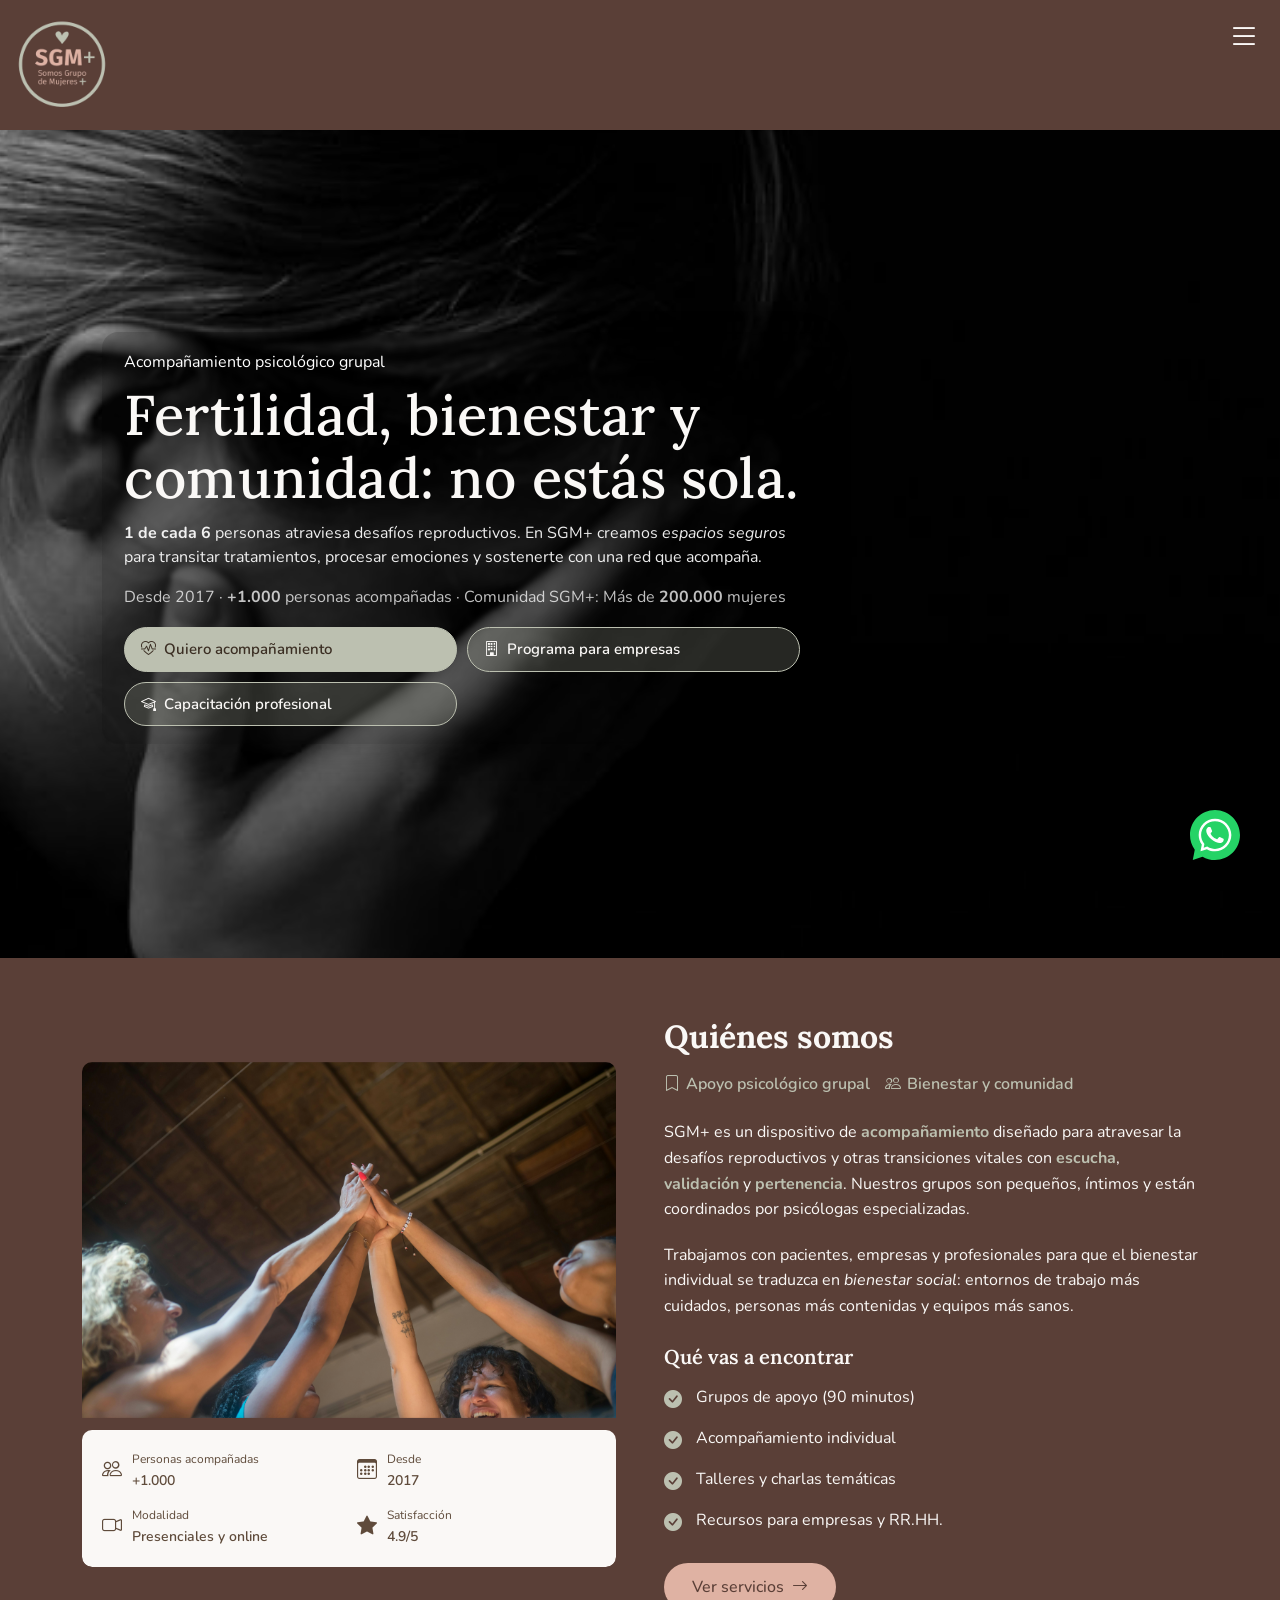
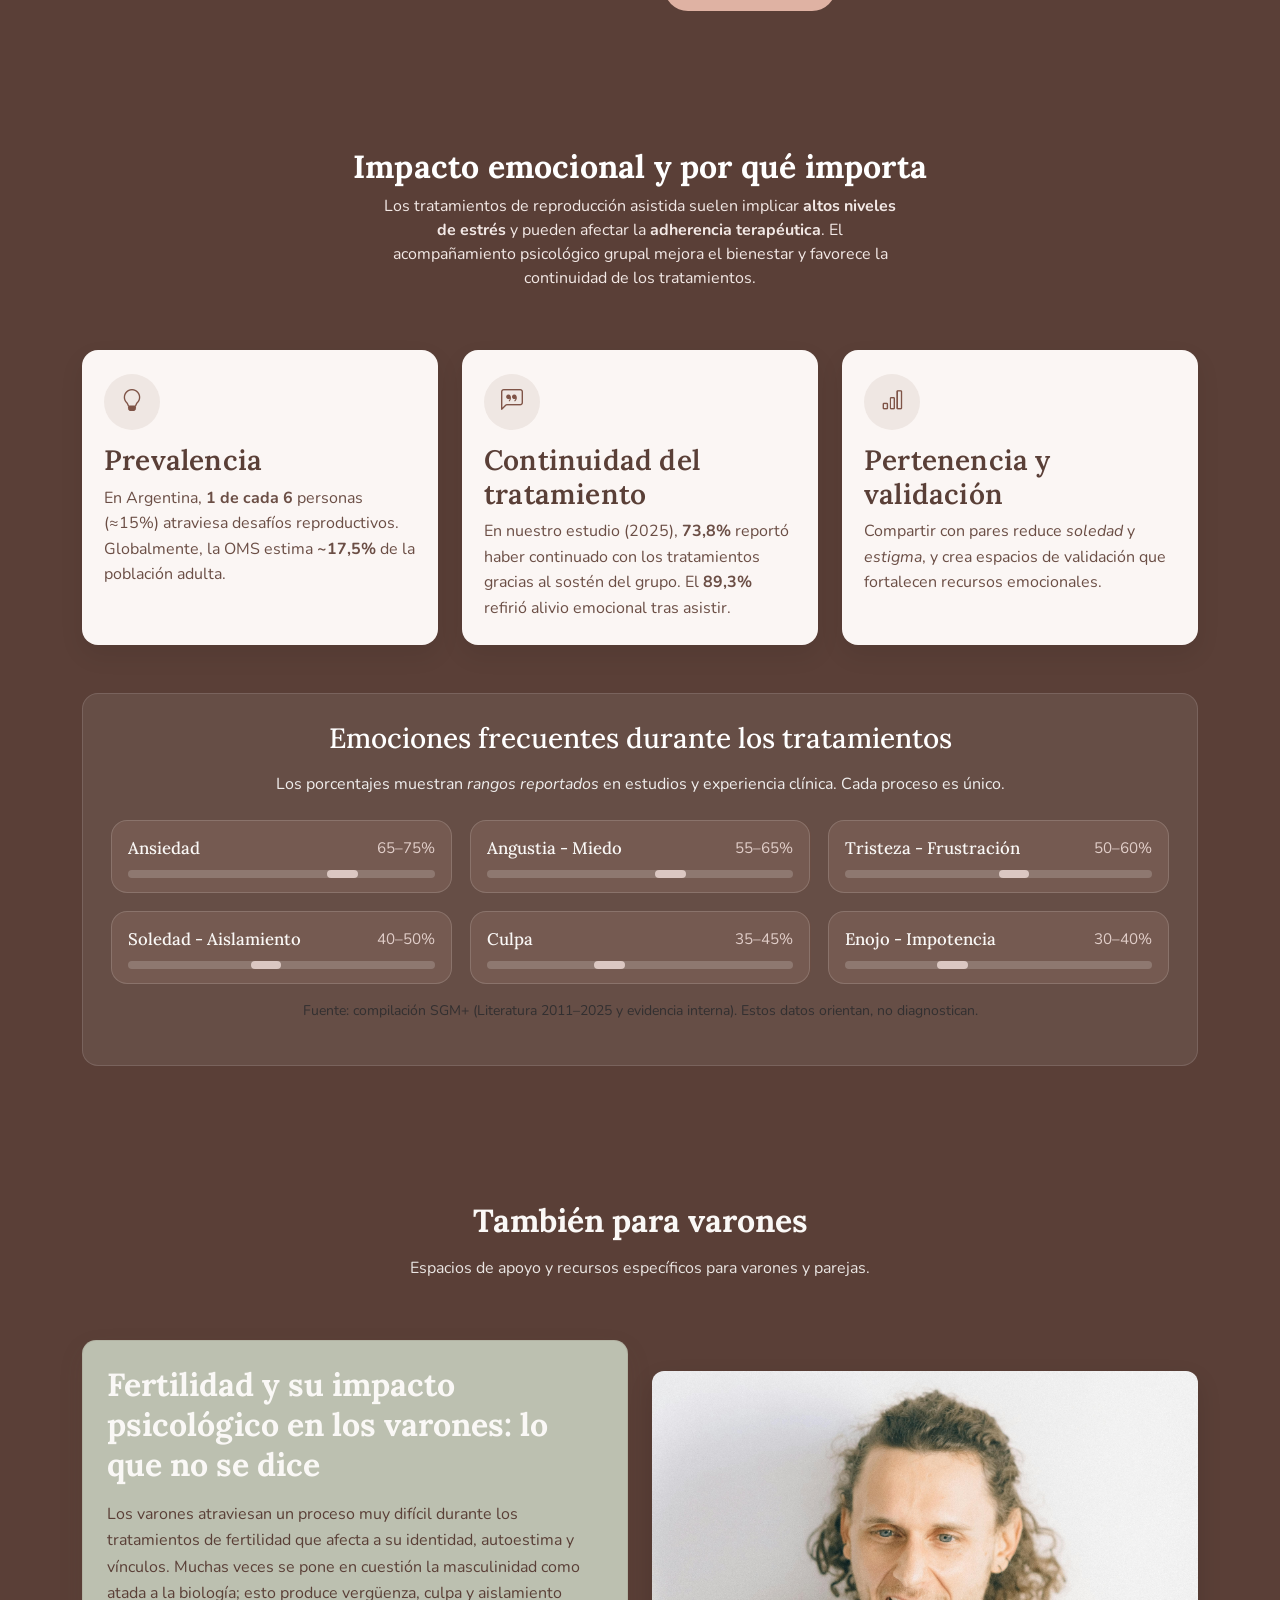
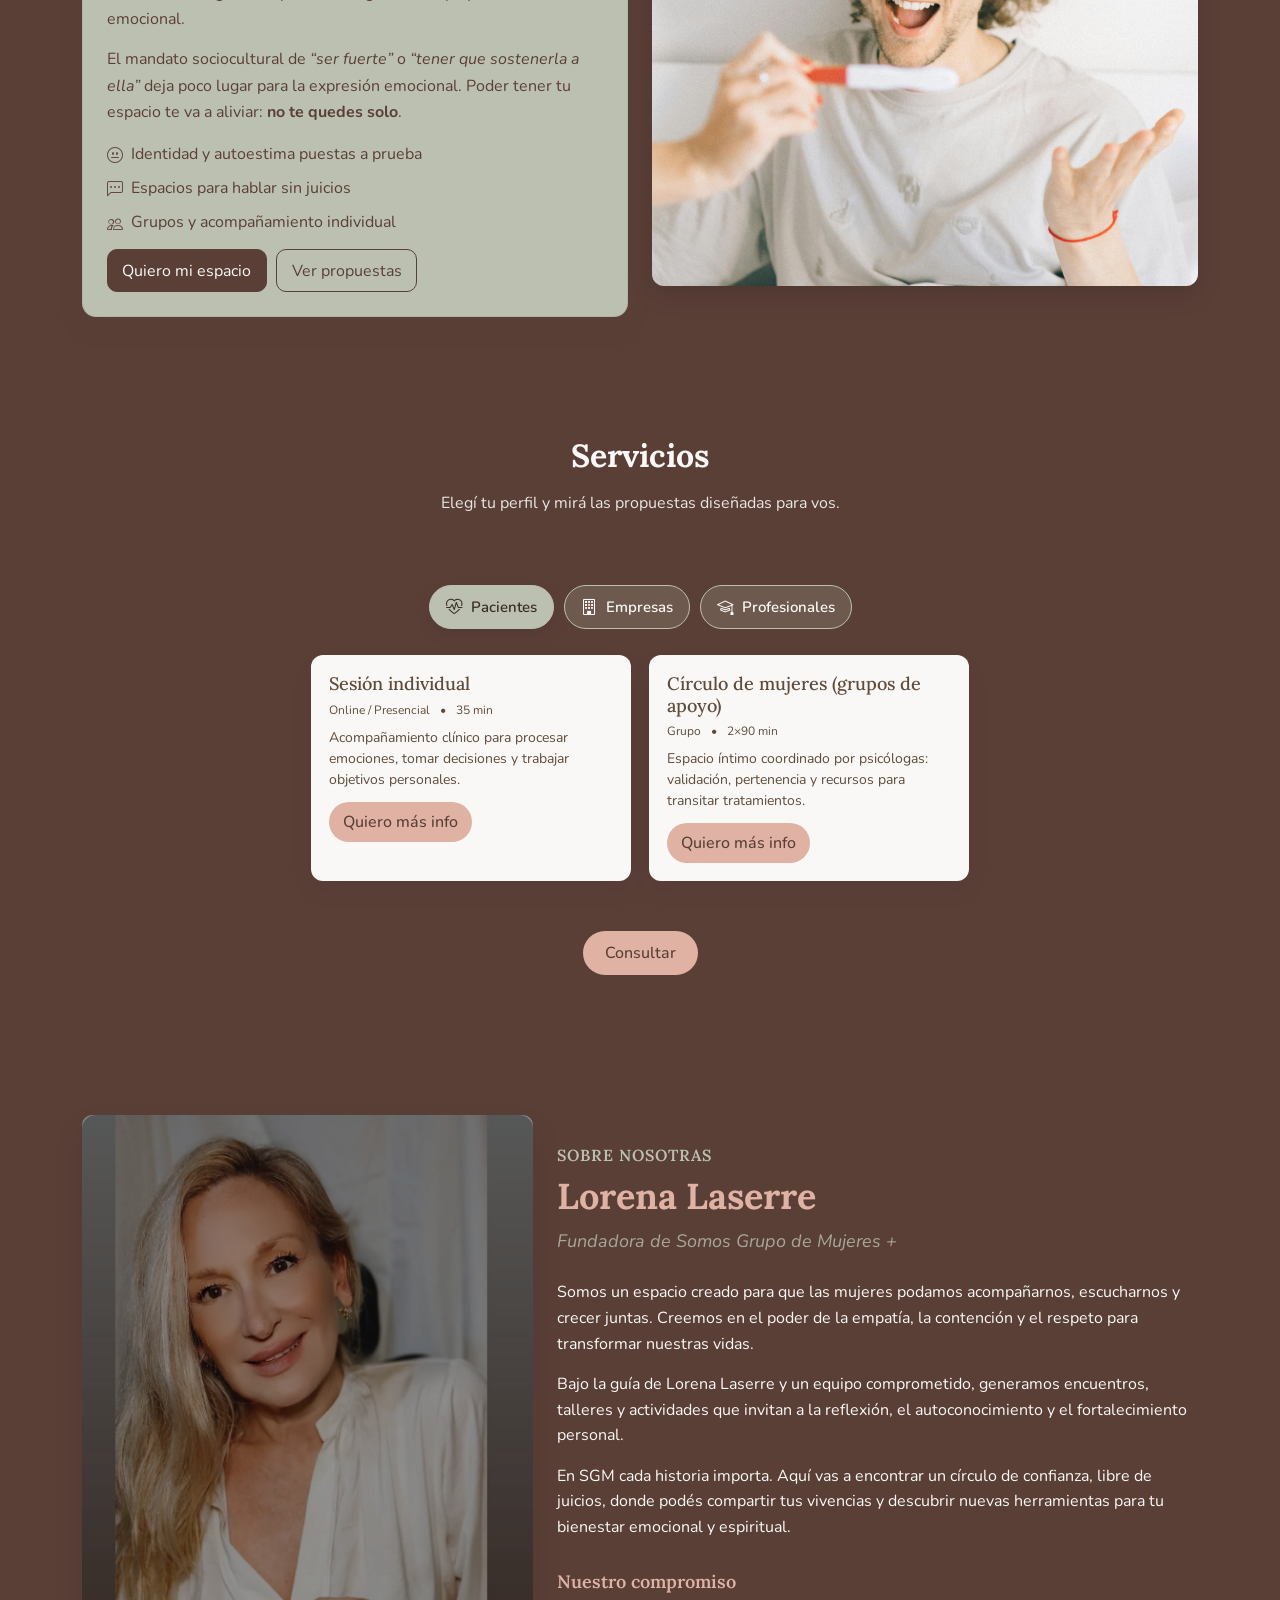
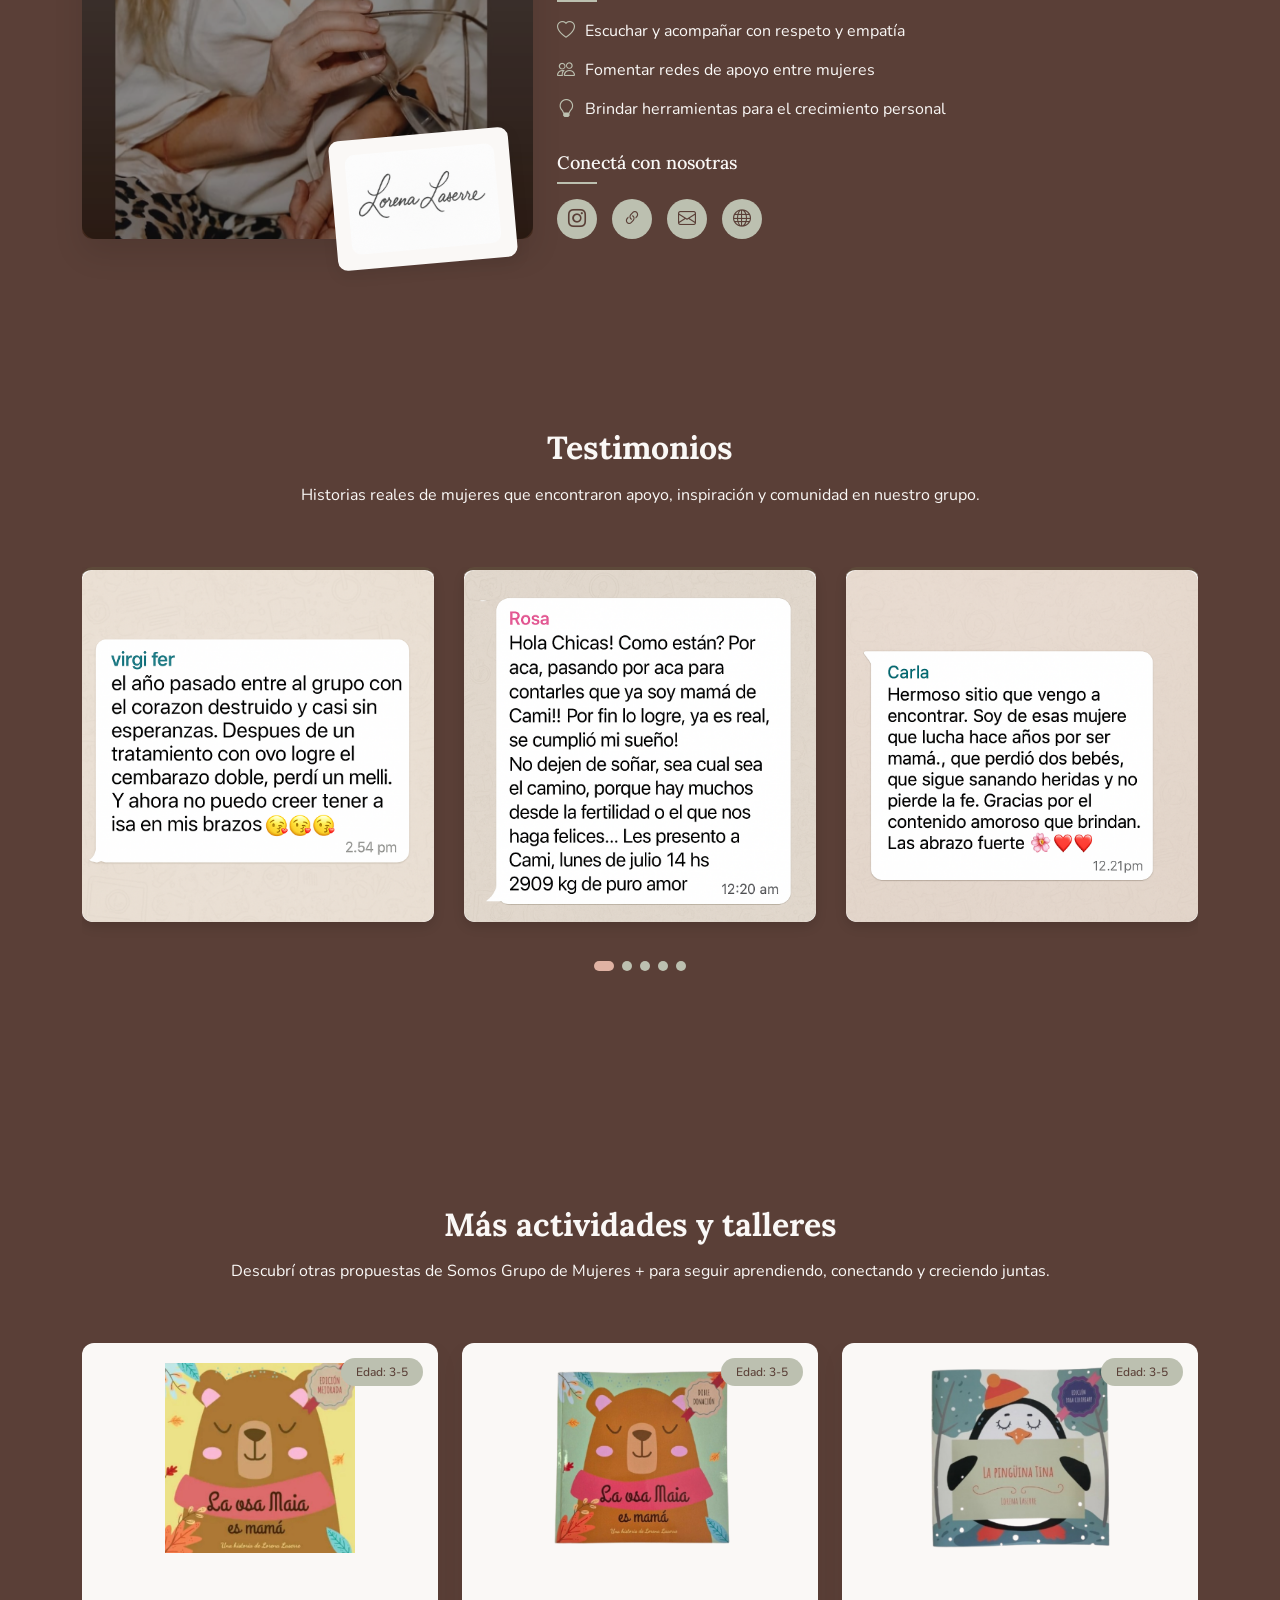
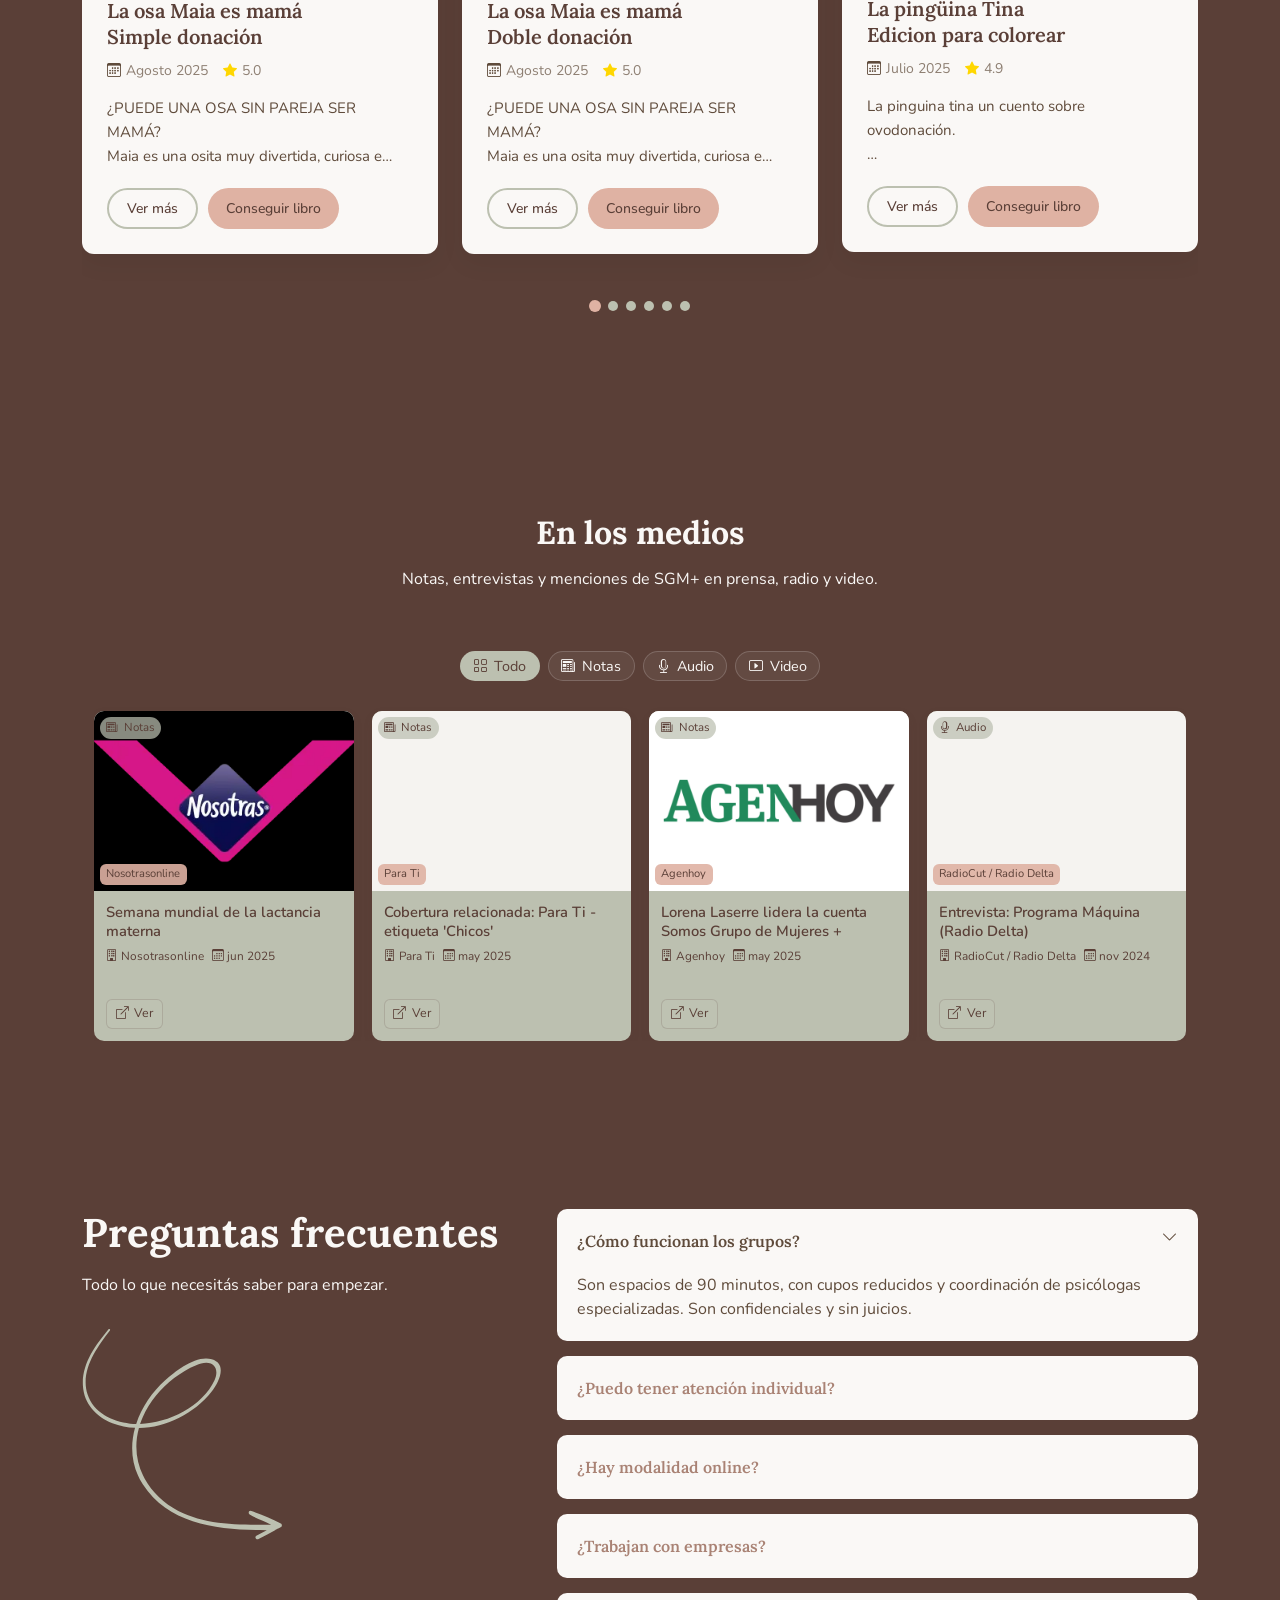
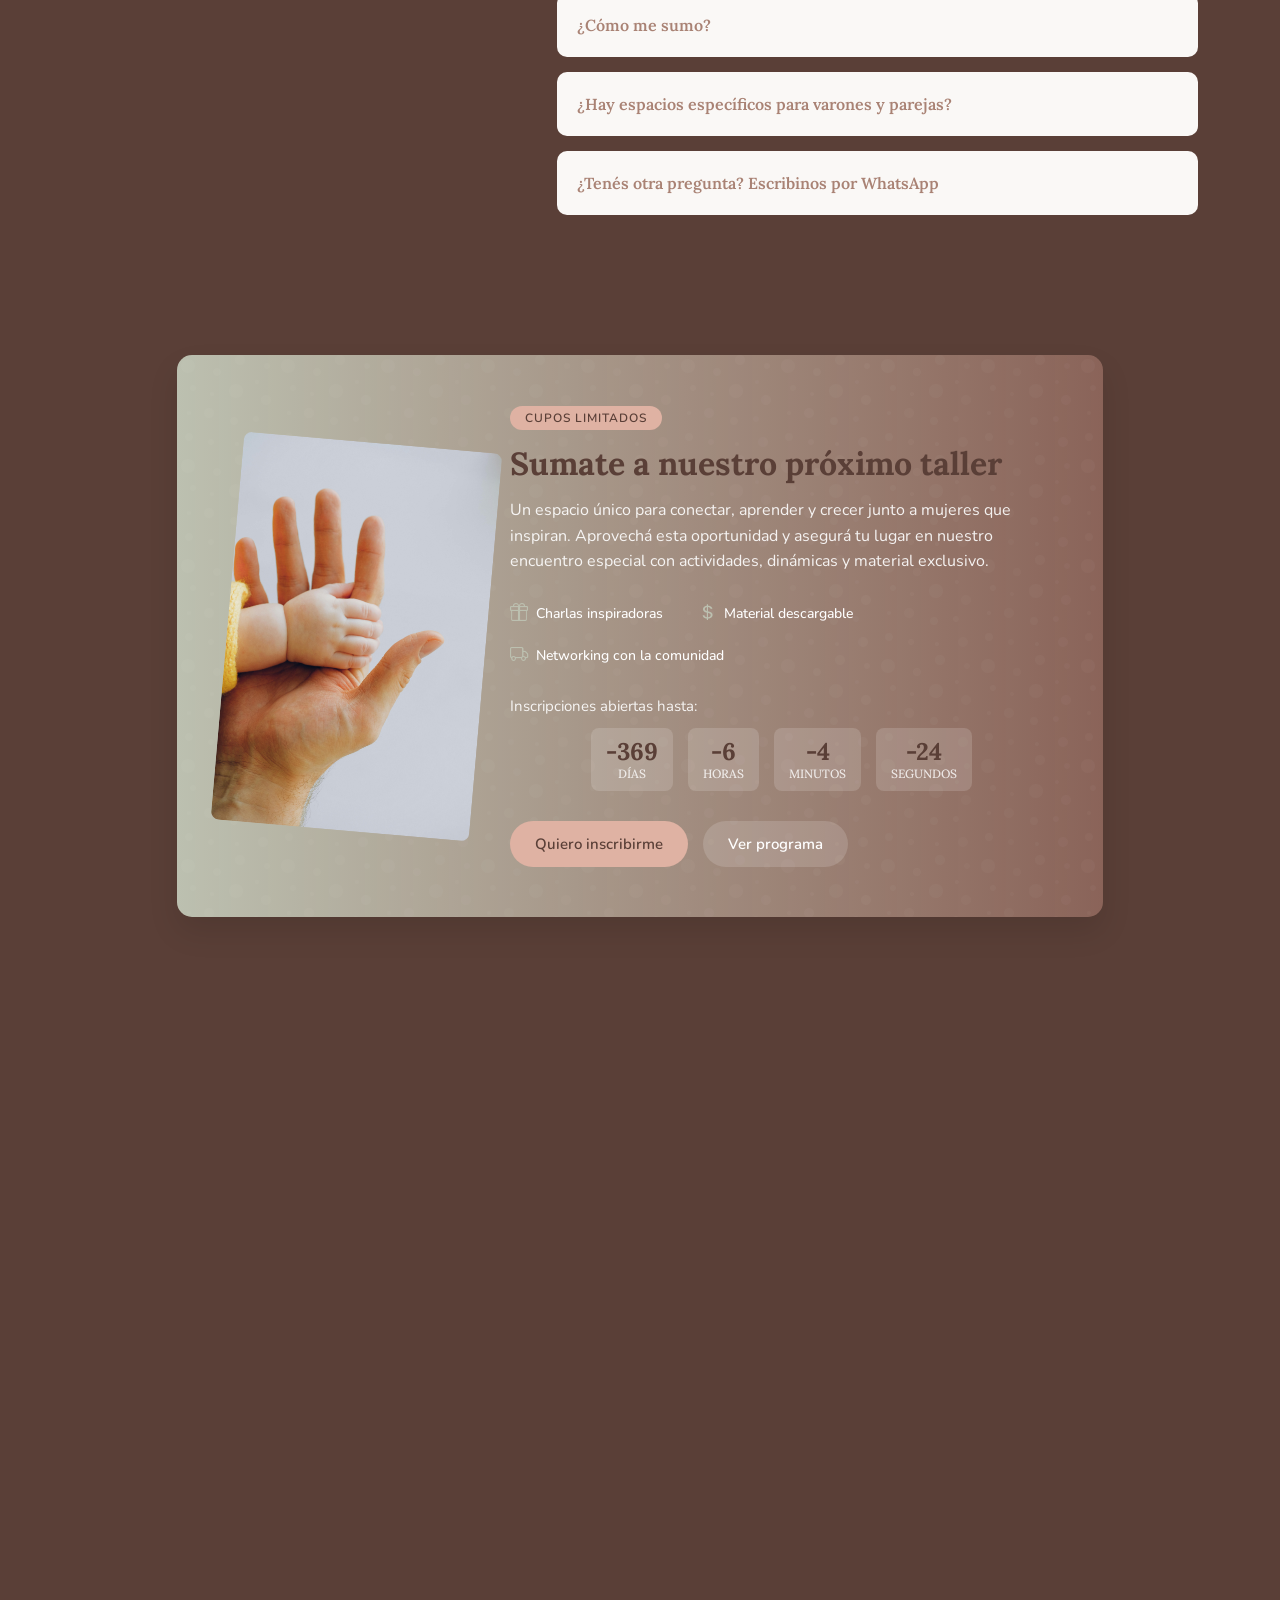
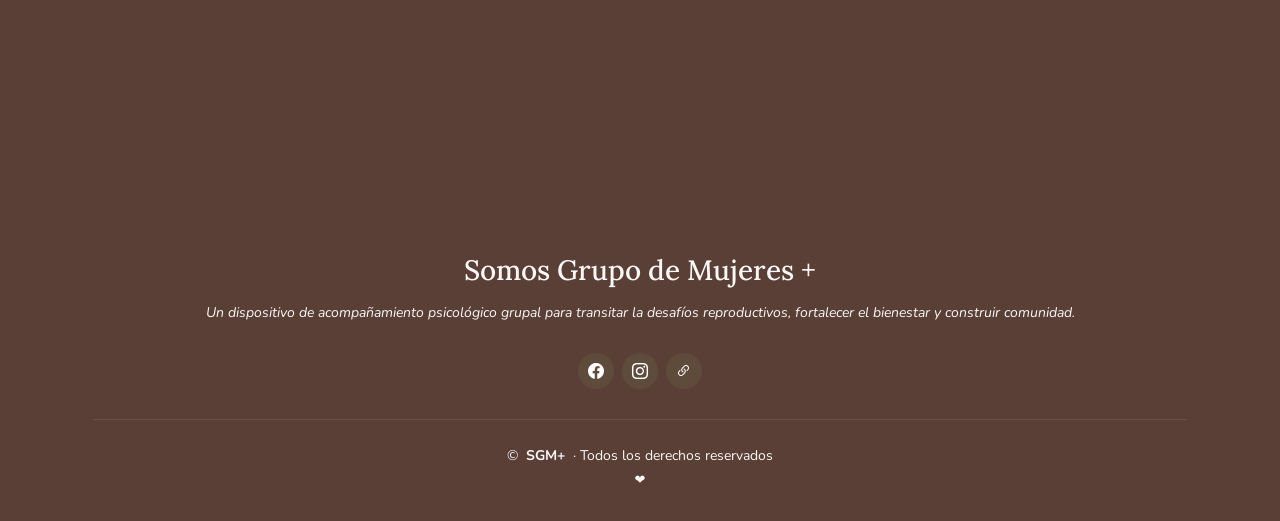
==== mokup_1.html @ b83c7156 "." ====
<!DOCTYPE html>
<html lang="en">
  <head>
    <meta charset="utf-8" />
    <meta content="width=device-width, initial-scale=1.0" name="viewport" />
    <title>SGM - Somos Grupo de Mujeres + Mas | Comunidad y Talleres</title>
    <meta name="description" content="" />
    <meta name="keywords" content="" />

    <!-- Favicons -->
    <link href="assets/img/favicon_io/favicon.ico" rel="icon" />
    <link
      href="assets/img/favicon_io/apple-touch-icon.png"
      rel="apple-touch-icon"
    />

    <!-- Fonts -->
    <link href="https://fonts.googleapis.com" rel="preconnect" />
    <link href="https://fonts.gstatic.com" rel="preconnect" crossorigin />
    <!-- <link
      href="https://fonts.googleapis.com/css2?family=Poppins:ital,wght@0,100;0,200;0,300;0,400;0,500;0,600;0,700;0,800;0,900;1,100;1,200;1,300;1,400;1,500;1,600;1,700;1,800;1,900&family=Roboto+Slab:wght@100;200;300;400;500;600;700;800;900&family=Merriweather:ital,wght@0,300;0,400;0,700;0,900;1,300;1,400;1,700;1,900&display=swap"
      rel="stylesheet"
    /> -->
    <link
      href="https://fonts.googleapis.com/css2?family=Lora:wght@400;600;700&family=Nunito:wght@300;400;600&display=swap"
      rel="stylesheet"
    />

    <!-- Vendor CSS Files -->
    <link
      href="assets/vendor/bootstrap/css/bootstrap.min.css"
      rel="stylesheet"
    />
    <link
      href="assets/vendor/bootstrap-icons/bootstrap-icons.css"
      rel="stylesheet"
    />
    <link href="assets/vendor/aos/aos.css" rel="stylesheet" />
    <link href="assets/vendor/swiper/swiper-bundle.min.css" rel="stylesheet" />

    <!-- Main CSS File -->
    <link href="assets/css/main.css" rel="stylesheet" />
    <script type="application/ld+json">
      {
        "@context": "https://schema.org",
        "@type": "ItemList",
        "itemListElement": [
          {
            "@type": "Course",
            "name": "Taller Bienestar Laboral y Fertilidad",
            "provider": { "@type": "Organization", "name": "SGM+" },
            "audience": { "@type": "Audience", "audienceType": "Empresa" },
            "timeRequired": "PT120M"
          }
        ]
      }
    </script>
  </head>

  <body class="index-page">
    <div class="wasap" style="animation-name: tada">
      <a
        href="https://wa.me/5491165079540?text=Hola%20quiero%20más%20información"
        target="_blank"
        aria-label="Link a WhatsApp Lorena Laserre"
        rel="noopener noreferrer"
      >
        <img
          src="assets/img/svg/logo-wapp-01.svg"
          width="50"
          height="50"
          style="max-width: 100%; height: auto"
          alt="Lorena Laserre WhatsApp"
          loading="lazy"
        />
      </a>
    </div>
    <header
      id="header"
      class="header d-flex align-items-center position-relative"
    >
      <div
        class="container-fluid position-relative d-flex align-items-center justify-content-between"
      >
        <a
          href="mokup_1.html"
          class="logo d-flex align-items-center me-auto me-xl-0"
        >
          <img src="assets/img/logo-removebg-preview.png" alt="" />

          <!-- Uncomment the line below if you also wish to use a text logo -->
          <!-- <h1 class="sitename">Somos Grupo de Mujeres +</h1> -->
        </a>

        <nav id="navmenu" class="navmenu">
          <ul>
            <li><a href="#hero" class="active">Inicio</a></li>
            <li><a href="#about">Nosotras</a></li>
            <li><a href="#impacto">Por qué SGM+</a></li>
            <li><a href="#varones">Varones</a></li>
            <li><a href="#servicios">Servicios</a></li>
            <li><a href="#testimonios">Testimonios</a></li>
            <li><a href="#medios">En los medios</a></li>
            <li><a href="#faq">Preguntas</a></li>
            <li><a href="#call-to-action">Próximo taller</a></li>
            <li><a href="#contact">Contacto</a></li>
            <li><a href="test.html">Test</a></li>
     
          </ul>
          <i class="mobile-nav-toggle d-xl-none bi bi-list"></i>
        </nav>
      </div>
    </header>

    <main class="main">
      <!-- Hero Section -->
      <section id="hero" class="hero hero--full section">
        <!-- Slider de fondo -->
        <div class="hero-swiper swiper">
          <div class="swiper-wrapper">
            <div class="swiper-slide">
              <img src="assets/img/slider/1.jpeg" alt="" class="slide-bg" />
            </div>
            <div class="swiper-slide">
              <img
                src="assets/img/slider/slider2.jpeg"
                alt=""
                class="slide-bg"
              />
            </div>
            <div class="swiper-slide">
              <img
                src="assets/img/slider/slider3.jpeg"
                alt=""
                class="slide-bg"
              />
            </div>
            <div class="swiper-slide">
              <img
                src="assets/img/slider/slider4.jpeg"
                alt=""
                class="slide-bg"
              />
            </div>
            <div class="swiper-slide">
              <img
                src="assets/img/slider/slider5.jpeg"
                alt=""
                class="slide-bg"
              />
            </div>
            <div class="swiper-slide">
              <img
                src="assets/img/slider/slider6.jpeg"
                alt=""
                class="slide-bg"
              />
            </div>
            <div class="swiper-slide">
              <img
                src="assets/img/slider/slider7.jpeg"
                alt=""
                class="slide-bg"
              />
            </div>
            <div class="swiper-slide">
              <img
                src="assets/img/slider/slider8.jpeg"
                alt=""
                class="slide-bg"
              />
            </div>
            <div class="swiper-slide">
              <img src="assets/img/slider/h1.jpg" alt="" class="slide-bg" />
            </div>
            <div class="swiper-slide">
              <img src="assets/img/slider/h2.jpg" alt="" class="slide-bg" />
            </div>
            <div class="swiper-slide">
              <img src="assets/img/slider/h3.jpg" alt="" class="slide-bg" />
            </div>
            <div class="swiper-slide">
              <img src="assets/img/slider/h4.jpg" alt="" class="slide-bg" />
            </div>
          </div>

          <!-- Paginación (dots) -->
          <div
            class="hero-pagination swiper-pagination"
            aria-label="Slides"
          ></div>

          <!-- Overlay para contraste -->
          <div class="hero-overlay" aria-hidden="true"></div>
        </div>

        <!-- Contenido -->
        <div class="container">
          <div class="hero-content">
            <span class="book-genre">Acompañamiento psicológico grupal</span>
            <h1>Fertilidad, bienestar y comunidad: no estás sola.</h1>
            <p class="book-subtitle">
              <strong>1 de cada 6</strong> personas atraviesa desafíos
              reproductivos. En SGM+ creamos <em>espacios seguros</em> para
              transitar tratamientos, procesar emociones y sostenerte con una
              red que acompaña.
            </p>
            <p class="hero-trust">
              Desde 2017 · <strong>+1.000</strong> personas acompañadas ·
              Comunidad SGM+: Más de <strong>200.000</strong> mujeres
            </p>
            <!-- <div class="hero-ctas">
              <a
                href="https://wa.me/5491165079540?text=Hola%20quiero%20más%20información"
                class="btn-whatsapp"
              >
                <i class="bi bi-whatsapp"></i> Consultar por WhatsApp
              </a>
              <a href="#impacto" class="btn-outline"
                >Ver evidencia e impacto</a
              >
            </div> -->

            <div
              class="hero-audiencia"
              role="tablist"
              aria-label="Selector de audiencia"
            >
              <a
                href="#servicios"
                class="audiencia-btn"
                data-audiencia="paciente"
                role="tab"
                aria-selected="false"
              >
                <i class="bi bi-heart-pulse" aria-hidden="true"></i>
                <span>Quiero acompañamiento</span>
              </a>
              <a
                href="#servicios"
                class="audiencia-btn"
                data-audiencia="empresa"
                role="tab"
                aria-selected="false"
              >
                <i class="bi bi-building" aria-hidden="true"></i>
                <span>Programa para empresas</span>
              </a>
              <a
                href="#servicios"
                class="audiencia-btn is-active"
                data-audiencia="profesional"
                role="tab"
                aria-selected="true"
              >
                <i class="bi bi-mortarboard" aria-hidden="true"></i>
                <span>Capacitación profesional</span>
              </a>
            </div>
          </div>
        </div>
      </section>
      <!-- /Hero Section -->

      <!-- About Section -->
      <section id="about" class="about section light-background">
        <div class="container" data-aos="fade-up" data-aos-delay="100">
          <div class="row align-items-center gy-5 gx-lg-5">
            <div class="col-lg-6">
              <div
                class="about-book-img"
                data-aos="fade-right"
                data-aos-delay="200"
              >
                <!-- Slider -->
                <div class="swiper about-swiper">
                  <div class="swiper-wrapper">
                    <div class="swiper-slide">
                      <img
                        src="assets/img/about/h1.jpg"
                        alt="Encuentro SGM+ en ronda, conversación guiada"
                        loading="lazy"
                      />
                    </div>
                    <div class="swiper-slide">
                      <img
                        src="assets/img/about/h2.jpg"
                        alt="Espacio de grupo pequeño, contención y escucha"
                        loading="lazy"
                      />
                    </div>
                    <div class="swiper-slide">
                      <img
                        src="assets/img/about/h3.jpg"
                        alt="Taller con materiales y dinámicas de reflexión"
                        loading="lazy"
                      />
                    </div>
                    <div class="swiper-slide">
                      <img
                        src="assets/img/about/h4.jpg"
                        alt="Taller con materiales y dinámicas de reflexión"
                        loading="lazy"
                      />
                    </div>
                  </div>
                </div>
                <div class="book-details">
                  <div class="detail-item">
                    <i class="bi bi-people"></i>
                    <div>
                      <span>Personas acompañadas</span>
                      <p>+1.000</p>
                    </div>
                  </div>
                  <div class="detail-item">
                    <i class="bi bi-calendar3"></i>
                    <div>
                      <span>Desde</span>
                      <p>2017</p>
                    </div>
                  </div>
                  <div class="detail-item">
                    <i class="bi bi-camera-video"></i>
                    <div>
                      <span>Modalidad</span>
                      <p>Presenciales y online</p>
                    </div>
                  </div>
                  <div class="detail-item">
                    <i class="bi bi-star-fill"></i>
                    <div>
                      <span>Satisfacción</span>
                      <p>4.9/5</p>
                    </div>
                  </div>
                </div>
              </div>
            </div>

            <div class="col-lg-6">
              <div
                class="about-book-content"
                data-aos="fade-left"
                data-aos-delay="300"
              >
                <h2>Quiénes somos</h2>
                <div class="book-category">
                  <span
                    ><i class="bi bi-bookmark"></i> Apoyo psicológico
                    grupal</span
                  ><span
                    ><i class="bi bi-people"></i> Bienestar y comunidad</span
                  >
                </div>
                <p>
                  SGM+ es un dispositivo de
                  <strong style="color: #bcc0b0">acompañamiento</strong>
                  diseñado para atravesar la desafíos reproductivos y otras
                  transiciones vitales con
                  <strong style="color: #bcc0b0">escucha</strong>,
                  <strong style="color: #bcc0b0">validación</strong> y
                  <strong style="color: #bcc0b0">pertenencia</strong>. Nuestros
                  grupos son pequeños, íntimos y están coordinados por
                  psicólogas especializadas.
                </p>
                <p>
                  Trabajamos con pacientes, empresas y profesionales para que el
                  bienestar individual se traduzca en
                  <em>bienestar social</em>: entornos de trabajo más cuidados,
                  personas más contenidas y equipos más sanos.
                </p>

                <div class="highlights">
                  <h3>Qué vas a encontrar</h3>
                  <ul
                    class="highlights-list"
                    role="list"
                    aria-label="Beneficios de la comunidad"
                  >
                    <li>
                      <i class="bi bi-check-circle-fill" aria-hidden="true"></i
                      ><span>Grupos de apoyo (90 minutos)</span>
                    </li>
                    <li>
                      <i class="bi bi-check-circle-fill" aria-hidden="true"></i
                      ><span>Acompañamiento individual</span>
                    </li>
                    <li>
                      <i class="bi bi-check-circle-fill" aria-hidden="true"></i
                      ><span>Talleres y charlas temáticas</span>
                    </li>
                    <li>
                      <i class="bi bi-check-circle-fill" aria-hidden="true"></i
                      ><span>Recursos para empresas y RR.HH.</span>
                    </li>
                  </ul>
                </div>

                <a href="#servicios" class="about-book-cta"
                  >Ver servicios <i class="bi bi-arrow-right"></i
                ></a>
              </div>
            </div>
          </div>
        </div>
      </section>
      <!-- /About Section -->

      <!-- Features Section -->
      <section
        id="impacto"
        class="features section"
        aria-labelledby="features-title"
      >
        <!-- Section Title -->
        <div class="container section-title" data-aos="fade-up">
          <h2 id="features-title">Impacto emocional y por qué importa</h2>
          <p>
            Los tratamientos de reproducción asistida suelen implicar
            <strong>altos niveles de estrés</strong> y pueden afectar la
            <strong>adherencia terapéutica</strong>. El acompañamiento
            psicológico grupal mejora el bienestar y favorece la continuidad de
            los tratamientos.
          </p>
        </div>
        <!-- End Section Title -->

        <div class="container" data-aos="fade-up" data-aos-delay="100">
          <!-- Cards -->
          <div class="row gy-4" role="list">
            <div class="col-md-6 col-lg-4" role="listitem">
              <article
                class="feature-card"
                data-aos="fade-up"
                data-aos-delay="100"
                tabindex="0"
              >
                <div class="feature-icon" aria-hidden="true">
                  <i class="bi bi-lightbulb"></i>
                </div>
                <h3>Prevalencia</h3>
                <p>
                  En Argentina, <strong>1 de cada 6</strong> personas (≈15%)
                  atraviesa desafíos reproductivos. Globalmente, la OMS estima
                  <strong>~17,5%</strong> de la población adulta.
                </p>
              </article>
            </div>

            <div class="col-md-6 col-lg-4" role="listitem">
              <article
                class="feature-card"
                data-aos="fade-up"
                data-aos-delay="200"
                tabindex="0"
              >
                <div class="feature-icon" aria-hidden="true">
                  <i class="bi bi-chat-left-quote"></i>
                </div>
                <h3>Continuidad del tratamiento</h3>
                <p>
                  En nuestro estudio (2025), <strong>73,8%</strong> reportó
                  haber continuado con los tratamientos gracias al sostén del
                  grupo. El <strong>89,3%</strong> refirió alivio emocional tras
                  asistir.
                </p>
              </article>
            </div>

            <div class="col-md-6 col-lg-4" role="listitem">
              <article
                class="feature-card"
                data-aos="fade-up"
                data-aos-delay="300"
                tabindex="0"
              >
                <div class="feature-icon" aria-hidden="true">
                  <i class="bi bi-bar-chart"></i>
                </div>
                <h3>Pertenencia y validación</h3>
                <p>
                  Compartir con pares reduce <em>soledad</em> y
                  <em>estigma</em>, y crea espacios de validación que fortalecen
                  recursos emocionales.
                </p>
              </article>
            </div>

            <!-- <div class="col-md-6 col-lg-4" role="listitem">
              <article
                class="feature-card"
                data-aos="fade-up"
                data-aos-delay="400"
                tabindex="0"
              >
                <div class="feature-icon" aria-hidden="true">
                  <i class="bi bi-people"></i>
                </div>
                <h3>Red de Apoyo</h3>
                <p>
                  Un grupo que te acompaña, te orienta y te impulsa a descubrir
                  nuevos caminos y oportunidades.
                </p>
              </article>
            </div> -->

            <!-- <div class="col-md-6 col-lg-4" role="listitem">
              <article
                class="feature-card"
                data-aos="fade-up"
                data-aos-delay="500"
                tabindex="0"
              >
                <div class="feature-icon" aria-hidden="true">
                  <i class="bi bi-hourglass-split"></i>
                </div>
                <h3>Momentos de Reflexión</h3>
                <p>
                  Espacios para frenar, respirar y reconectar contigo misma,
                  encontrando claridad y bienestar.
                </p>
              </article>
            </div> -->

            <!-- <div class="col-md-6 col-lg-4" role="listitem">
              <article
                class="feature-card"
                data-aos="fade-up"
                data-aos-delay="600"
                tabindex="0"
              >
                <div class="feature-icon" aria-hidden="true">
                  <i class="bi bi-heart"></i>
                </div>
                <h3>Vínculos Reales</h3>
                <p>
                  Relaciones genuinas que nacen desde la comprensión, el respeto
                  y el amor por el crecimiento colectivo.
                </p>
              </article>
            </div> -->
          </div>

          <!-- Steps/Chapters -->
          <div class="row mt-5">
            <div
              class="col-12 text-center"
              data-aos="fade-up"
              data-aos-delay="700"
            >
              <div class="feature-chapters emociones">
                <h3>Emociones frecuentes durante los tratamientos</h3>
                <p class="mb-4" style="opacity: 0.9">
                  Los porcentajes muestran <em>rangos reportados</em> en
                  estudios y experiencia clínica. Cada proceso es único.
                </p>

                <div class="emociones-grid2">
                  <div class="emotion-item" style="--start: 65; --end: 75">
                    <div class="emotion-head">
                      <!-- <span class="emotion-index">01</span> -->
                      <h4>Ansiedad</h4>
                      <span class="emotion-range">65–75%</span>
                    </div>
                    <div class="emotion-bar">
                      <span class="emotion-fill"></span>
                    </div>
                  </div>
                  <div class="emotion-item" style="--start: 55; --end: 65">
                    <div class="emotion-head">
                      <!-- <span class="emotion-index">02</span> -->
                      <h4>Angustia - Miedo</h4>
                      <span class="emotion-range">55–65%</span>
                    </div>
                    <div class="emotion-bar">
                      <span class="emotion-fill"></span>
                    </div>
                  </div>
                  <div class="emotion-item" style="--start: 50; --end: 60">
                    <div class="emotion-head">
                      <!-- <span class="emotion-index">03</span> -->
                      <h4>Tristeza - Frustración</h4>
                      <span class="emotion-range">50–60%</span>
                    </div>
                    <div class="emotion-bar">
                      <span class="emotion-fill"></span>
                    </div>
                  </div>
                  <div class="emotion-item" style="--start: 40; --end: 50">
                    <div class="emotion-head">
                      <!-- <span class="emotion-index">04</span> -->
                      <h4>Soledad - Aislamiento</h4>
                      <span class="emotion-range">40–50%</span>
                    </div>
                    <div class="emotion-bar">
                      <span class="emotion-fill"></span>
                    </div>
                  </div>
                  <div class="emotion-item" style="--start: 35; --end: 45">
                    <div class="emotion-head">
                      <!-- <span class="emotion-index">05</span> -->
                      <h4>Culpa</h4>
                      <span class="emotion-range">35–45%</span>
                    </div>
                    <div class="emotion-bar">
                      <span class="emotion-fill"></span>
                    </div>
                  </div>
                  <div class="emotion-item" style="--start: 30; --end: 40">
                    <div class="emotion-head">
                      <!-- <span class="emotion-index">06</span> -->
                      <h4>Enojo - Impotencia</h4>
                      <span class="emotion-range">30–40%</span>
                    </div>
                    <div class="emotion-bar">
                      <span class="emotion-fill"></span>
                    </div>
                  </div>
                </div>

                <p class="small text-muted mt-3">
                  Fuente: compilación SGM+ (Literatura 2011–2025 y evidencia
                  interna). Estos datos orientan, no diagnostican.
                </p>
              </div>
            </div>
          </div>
          <!-- /Steps -->
        </div>
      </section>

      <section id="varones" class="varones section light-background">
        <div class="container" data-aos="fade-up">
          <div class="section-title">
            <h2>También para varones</h2>
            <p>
              Espacios de apoyo y recursos específicos para varones y parejas.
            </p>
          </div>

          <div class="row align-items-center gy-5">
            <div class="col-lg-6">
              <article class="varones-card">
                <h3 class="mb-3">
                  Fertilidad y su impacto psicológico en los varones: lo que no
                  se dice
                </h3>
                <p>
                  Los varones atraviesan un proceso muy difícil durante los
                  tratamientos de fertilidad que afecta a su identidad,
                  autoestima y vínculos. Muchas veces se pone en cuestión la
                  masculinidad como atada a la biología; esto produce vergüenza,
                  culpa y aislamiento emocional.
                </p>
                <p class="mb-0">
                  El mandato sociocultural de <em>“ser fuerte”</em> o
                  <em>“tener que sostenerla a ella”</em> deja poco lugar para la
                  expresión emocional. Poder tener tu espacio te va a aliviar:
                  <strong>no te quedes solo</strong>.
                </p>

                <ul class="varones-list mt-3">
                  <li>
                    <i class="bi bi-emoji-neutral"></i> Identidad y autoestima
                    puestas a prueba
                  </li>
                  <li>
                    <i class="bi bi-chat-left-dots"></i> Espacios para hablar
                    sin juicios
                  </li>
                  <li>
                    <i class="bi bi-people"></i> Grupos y acompañamiento
                    individual
                  </li>
                </ul>

                <div class="varones-cta">
                  <a
                    href="https://wa.me/5491165079540?text=Hola%20quiero%20informaci%C3%B3n%20sobre%20el%20espacio%20para%20varones"
                    class="btn-primary"
                    target="_blank"
                    rel="noopener"
                    >Quiero mi espacio</a
                  >
                  <a href="#servicios" class="btn-secondary">Ver propuestas</a>
                </div>
              </article>
            </div>

            <div class="col-lg-6">
              <!-- si querés, podés cambiar esta imagen por otra -->
              <div class="varones-illustration">
                <img
                  src="assets/img/varon.jpg"
                  alt="Acompañamiento para varones"
                  class="img-fluid"
                  loading="lazy"
                />
              </div>
            </div>
          </div>
        </div>
      </section>

      <!-- /Features Section -->

      <section id="servicios" class="section servicios">
        <div class="container">
          <div class="section-title">
            <h2>Servicios</h2>
            <p>Elegí tu perfil y mirá las propuestas diseñadas para vos.</p>
          </div>

          <!-- Selector de audiencia -->
          <div
            class="audiencia-switch"
            role="tablist"
            aria-label="Selector de audiencia"
          >
            <button
              class="audiencia-btn is-active"
              data-audiencia="paciente"
              role="tab"
              aria-selected="true"
            >
              <i class="bi bi-heart-pulse" aria-hidden="true"></i>
              <span>Pacientes</span>
            </button>

            <button
              class="audiencia-btn"
              data-audiencia="empresa"
              role="tab"
              aria-selected="false"
            >
              <i class="bi bi-building" aria-hidden="true"></i>
              <span>Empresas</span>
            </button>

            <button
              class="audiencia-btn"
              data-audiencia="profesional"
              role="tab"
              aria-selected="false"
            >
              <i class="bi bi-mortarboard" aria-hidden="true"></i>
              <span>Profesionales</span>
            </button>
          </div>

          <!-- Contenedor dinámico -->
          <div id="servicios-grid" class="servicios-grid"></div>

          <!-- CTA general -->
          <div class="servicios-cta">
            <a id="servicios-cta-btn" href="#contact" class="btn-primary"
              >Consultar</a
            >
          </div>
        </div>
      </section>

      <!-- Excerpt Section -->
      <!-- <section id="excerpt" class="excerpt section">

        <div class="container section-title" data-aos="fade-up">
          <h2>Un vistazo a nuestra experiencia</h2>
          <p>
            Un espacio donde las palabras, las vivencias y la escucha se
            convierten en un puente hacia el crecimiento personal y colectivo.
          </p>
        </div>
     
        <div class="container" data-aos="fade-up" data-aos-delay="100">
          <div class="row">
            <div class="col-lg-10 offset-lg-1">
              <div
                class="book-excerpt-wrapper"
                data-aos="fade-up"
                data-aos-delay="300"
              >
                <div class="book-page-design">
                  <div class="page-number">01</div>
                  <div class="chapter-title">
                    Primer Encuentro: Romper el Hielo
                  </div>

                  <div class="excerpt-content">
                    <p class="first-letter">
                      Cuando llegás, quizás con un poco de timidez o dudas, lo
                      primero que vas a encontrar es una sonrisa genuina y un
                      ambiente seguro. No importa tu historia, todas las voces
                      son bienvenidas aquí.
                    </p>

                    <p>
                      Comenzamos presentándonos, compartiendo algo simple: un
                      pensamiento, una emoción, un deseo. Es el primer paso para
                      dejar atrás las máscaras y conectar desde lo auténtico. El
                      respeto y la empatía marcan cada palabra.
                    </p>

                    <p class="dialogue">
                      “Me animé a venir porque necesito un cambio”, dice una de
                      las participantes.
                    </p>

                    <p>
                      Y entonces alguien más asiente y comparte su propia
                      experiencia. Es en ese momento donde entendés que no estás
                      sola, que hay un círculo dispuesto a sostenerte.
                    </p>

                    <p class="dialogue">
                      “Acá no tenés que ser fuerte todo el tiempo. Podés ser vos
                      misma.”
                    </p>

                    <p>
                      Entre risas, silencios y miradas cómplices, se va tejiendo
                      un hilo invisible que une a cada mujer en la sala. Ese
                      hilo es el inicio de un camino compartido que sigue más
                      allá de este encuentro.
                    </p>
                  </div>

                  <div class="page-decoration"></div>
                </div>

                <div class="cta-wrapper text-center mt-4">
                  <a href="test.html" class="btn-read-more">
                    Quiero ser parte <i class="bi bi-arrow-right"></i>
                  </a>
                </div>
              </div>
            </div>
          </div>
        </div>
      </section> -->

      <!-- /Excerpt Section -->

      <!-- About Author Section -->
      <section id="about-author" class="about-author section">
        <div class="container" data-aos="fade-up" data-aos-delay="100">
          <div class="row align-items-center gy-5">
            <div class="col-lg-5" data-aos="fade-right" data-aos-delay="200">
              <div class="author-image">
                <img
                  src="assets/img/person/persona-2.jpeg"
                  alt="Author Name"
                  class="img-fluid"
                />
                <div class="author-signature">
                  <img
                    src="assets/img/misc/firma2.png"
                    alt="Author Signature"
                    class="img-fluid"
                  />
                </div>
              </div>
            </div>

            <div class="col-lg-7" data-aos="fade-left" data-aos-delay="300">
              <div class="author-info">
                <h2>Sobre Nosotras</h2>
                <h3>Lorena Laserre</h3>
                <div class="author-credentials">
                  Fundadora de Somos Grupo de Mujeres +
                </div>

                <div class="author-bio">
                  <p>
                    Somos un espacio creado para que las mujeres podamos
                    acompañarnos, escucharnos y crecer juntas. Creemos en el
                    poder de la empatía, la contención y el respeto para
                    transformar nuestras vidas.
                  </p>
                  <p>
                    Bajo la guía de Lorena Laserre y un equipo comprometido,
                    generamos encuentros, talleres y actividades que invitan a
                    la reflexión, el autoconocimiento y el fortalecimiento
                    personal.
                  </p>
                  <p>
                    En SGM cada historia importa. Aquí vas a encontrar un
                    círculo de confianza, libre de juicios, donde podés
                    compartir tus vivencias y descubrir nuevas herramientas para
                    tu bienestar emocional y espiritual.
                  </p>
                </div>

                <div class="author-awards">
                  <h4>Nuestro compromiso</h4>
                  <ul>
                    <li>
                      <i class="bi bi-heart"></i>
                      <span>Escuchar y acompañar con respeto y empatía</span>
                    </li>
                    <li>
                      <i class="bi bi-people"></i>
                      <span>Fomentar redes de apoyo entre mujeres</span>
                    </li>
                    <li>
                      <i class="bi bi-lightbulb"></i>
                      <span
                        >Brindar herramientas para el crecimiento personal</span
                      >
                    </li>
                  </ul>
                </div>

                <div class="author-social">
                  <h4>Conectá con nosotras</h4>
                  <!-- <div class="social-links">
                    <a href="#"><i class="bi bi-twitter"></i></a>
                    <a href="#"><i class="bi bi-facebook"></i></a>
                    <a href="#"><i class="bi bi-instagram"></i></a>
                    <a href="#"><i class="bi bi-linkedin"></i></a>
                    <a href="#"><i class="bi bi-globe"></i></a>
                  </div> -->
                  <div class="social-links">
                    <a
                      href="https://www.instagram.com/somosgrupodemujeresmas"
                      target="_blank"
                      rel="noopener"
                      title="Instagram"
                      ><i class="bi bi-instagram"></i
                    ></a>
                    <a
                      href="https://linktr.ee/somosgrupodemujeresmas"
                      title="Linktree"
                      target="_blank"
                      rel="noopener"
                    >
                      <i class="bi bi-link-45deg"></i
                    ></a>
                    <a href="mailto:contacto@sgm.com" title="Email To"
                      ><i class="bi bi-envelope"></i
                    ></a>
                    <a
                      href="https://somosgrupodemujeresmas.ar/"
                      title="Pagina Web"
                      ><i class="bi bi-globe"></i
                    ></a>
                  </div>
                </div>
              </div>
            </div>
          </div>
        </div>
      </section>
      <!-- /About Author Section -->

      <!-- Testimonials Section -->
      <section id="testimonios" class="testimonials section">
        <!-- Section Title -->
        <div class="container section-title" data-aos="fade-up">
          <h2>Testimonios</h2>
          <p>
            Historias reales de mujeres que encontraron apoyo, inspiración y
            comunidad en nuestro grupo.
          </p>
        </div>
        <!-- End Section Title -->

        <div class="container" data-aos="fade-up" data-aos-delay="100">
          <div class="row">
            <div class="col-12">
              <!-- <div
                class="critic-reviews"
                data-aos="fade-up"
                data-aos-delay="300"
              >
                <div class="row">
                  <div class="col-md-4">
                    <div class="critic-review">
                      <div class="review-quote">"</div>
                      <div class="stars">
                        <i class="bi bi-star-fill"></i>
                        <i class="bi bi-star-fill"></i>
                        <i class="bi bi-star-fill"></i>
                        <i class="bi bi-star-fill"></i>
                        <i class="bi bi-star-fill"></i>
                      </div>
                      <p>
                        Encontré un espacio seguro donde ser escuchada y crecer
                        junto a mujeres increíbles.
                      </p>
                      <div class="critic-info">
                        <div class="critic-name">María López</div>
                      </div>
                    </div>
                  </div>
                  <div class="col-md-4">
                    <div class="critic-review">
                      <div class="review-quote">"</div>
                      <div class="stars">
                        <i class="bi bi-star-fill"></i>
                        <i class="bi bi-star-fill"></i>
                        <i class="bi bi-star-fill"></i>
                        <i class="bi bi-star-fill"></i>
                        <i class="bi bi-star-half"></i>
                      </div>
                      <p>
                        Aquí aprendí a ponerme en primer lugar y a valorar mis
                        fortalezas.
                      </p>
                      <div class="critic-info">
                        <div class="critic-name">Laura Fernández</div>
                      </div>
                    </div>
                  </div>
                  <div class="col-md-4">
                    <div class="critic-review">
                      <div class="review-quote">"</div>
                      <div class="stars">
                        <i class="bi bi-star-fill"></i>
                        <i class="bi bi-star-fill"></i>
                        <i class="bi bi-star-fill"></i>
                        <i class="bi bi-star-fill"></i>
                        <i class="bi bi-star-fill"></i>
                      </div>
                      <p>
                        Un espacio que me motivó a soñar más alto y confiar en
                        mí misma.
                      </p>
                      <div class="critic-info">
                        <div class="critic-name">Ana Rodríguez</div>
                      </div>
                    </div>
                  </div>
                </div>
              </div> -->

              <div class="testimonials-container">
                <div
                  class="swiper testimonials-slider init-swiper"
                  data-aos="fade-up"
                  data-aos-delay="400"
                >
                  <script type="application/json" class="swiper-config">
                    {
                      "loop": true,
                      "speed": 600,
                      "autoplay": {
                        "delay": 5000
                      },
                      "slidesPerView": 1,
                      "spaceBetween": 30,
                      "pagination": {
                        "el": ".swiper-pagination",
                        "type": "bullets",
                        "clickable": true
                      },
                      "breakpoints": {
                        "768": {
                          "slidesPerView": 2
                        },
                        "992": {
                          "slidesPerView": 3
                        }
                      }
                    }
                  </script>

                  <div class="swiper-wrapper">
                    <div class="swiper-slide">
                      <div class="testimonial-item">
                        <div class="testimonial-image">
                          <img
                            src="assets/img/testimonios/testimonio1.png"
                            alt="Testimonio Virgi Fer"
                            class="img-fluid"
                          />
                        </div>
                      </div>
                    </div>
                    <!-- End testimonial item -->

                    <div class="swiper-slide">
                      <div class="testimonial-item">
                        <div class="testimonial-image">
                          <img
                            src="assets/img/testimonios/testimonio2.png"
                            alt="Testimonio Virgi Fer"
                            class="img-fluid"
                          />
                        </div>
                      </div>
                    </div>

                    <div class="swiper-slide">
                      <div class="testimonial-item">
                        <div class="testimonial-image">
                          <img
                            src="assets/img/testimonios/testimonio3.png"
                            alt="Testimonio Virgi Fer"
                            class="img-fluid"
                          />
                        </div>
                      </div>
                    </div>

                    <div class="swiper-slide">
                      <div class="testimonial-item">
                        <div class="testimonial-image">
                          <img
                            src="assets/img/testimonios/testimonio4.png"
                            alt="Testimonio Virgi Fer"
                            class="img-fluid"
                          />
                        </div>
                      </div>
                    </div>

                    <div class="swiper-slide">
                      <div class="testimonial-item">
                        <div class="testimonial-image">
                          <img
                            src="assets/img/testimonios/testimonio5.png"
                            alt="Testimonio Virgi Fer"
                            class="img-fluid"
                          />
                        </div>
                      </div>
                    </div>

                    <!-- <div class="swiper-slide">
                      <div class="testimonial-item">
                        <div class="stars">
                          <i class="bi bi-star-fill"></i>
                          <i class="bi bi-star-fill"></i>
                          <i class="bi bi-star-fill"></i>
                          <i class="bi bi-star-fill"></i>
                          <i class="bi bi-star-fill"></i>
                        </div>
                        <p>
                          Aquí no solo encontré amigas, sino también la fuerza
                          para emprender mis proyectos.
                        </p>
                        <div class="testimonial-profile">
                          <img
                            src="assets/img/person/person-m-2.webp"
                            alt="Reviewer"
                            class="img-fluid rounded-circle"
                          />
                          <div>
                            <h3>Valeria Gómez</h3>
                            <h4>Emprendedora</h4>
                          </div>
                        </div>
                      </div>
                    </div> -->
                    <!-- End testimonial item -->
                  </div>
                  <div class="swiper-pagination"></div>
                </div>
              </div>
            </div>
          </div>

          <!-- <div class="row">
            <div class="col-12 text-center" data-aos="fade-up">
              <div class="overall-rating">
                <div class="rating-number">4.8</div>
                <div class="rating-stars">
                  <i class="bi bi-star-fill"></i>
                  <i class="bi bi-star-fill"></i>
                  <i class="bi bi-star-fill"></i>
                  <i class="bi bi-star-fill"></i>
                  <i class="bi bi-star-half"></i>
                </div>
                <p>Basado en más de 200 testimonios</p>
                <div class="rating-platforms">
                  <span>Encuentros presenciales</span>
                  <span>Redes sociales</span>
                  <span>Eventos y talleres</span>
                </div>
              </div>
            </div>
          </div> -->
        </div>
      </section>
      <!-- /Testimonials Section -->
      <!-- Related Books Section -->
      <section
        id="related-books"
        class="related-books section light-background"
      >
        <div class="container section-title" data-aos="fade-up">
          <h2>Más actividades y talleres</h2>
          <p>
            Descubrí otras propuestas de Somos Grupo de Mujeres + para seguir
            aprendiendo, conectando y creciendo juntas.
          </p>
        </div>

        <div class="container">
          <div
            class="swiper related-books-slider init-swiper"
            data-aos="fade-up"
            data-aos-delay="100"
          >
            <script type="application/json" class="swiper-config">
              {
                "loop": true,
                "speed": 600,
                "autoplay": { "delay": 5000 },
                "slidesPerView": 1,
                "spaceBetween": 24,
                "pagination": {
                  "el": ".related-books-pagination",
                  "type": "bullets",
                  "clickable": true
                },
                "breakpoints": {
                  "768": { "slidesPerView": 2 },
                  "992": { "slidesPerView": 3 }
                }
              }
            </script>

            <div class="swiper-wrapper">
              <div class="swiper-slide">
                <div class="related-book-card">
                  <div class="book-image">
                    <img
                      src="assets/img/book/laosamaia1.webp"
                      alt="Book Cover"
                      class="img-fluid"
                    />
                    <div class="book-category">Edad: 3-5</div>
                  </div>
                  <div class="book-info">
                    <h3>
                      La osa Maia es mamá <br />
                      Simple donación
                    </h3>
                    <div class="book-meta">
                      <span><i class="bi bi-calendar3"></i> Agosto 2025</span>
                      <span><i class="bi bi-star-fill"></i> 5.0</span>
                    </div>
                    <p class="descripcion">
                      ¿PUEDE UNA OSA SIN PAREJA SER MAMÁ?<br />
                      Maia es una osita muy divertida, curiosa e inquieta. Vive
                      en un bosque lleno de colores. Tiene amigos y le gusta
                      leer. Hace muchas cosas que le encantan y siempre soñó con
                      ser mamá y sentir ese tipo de amor tan especial y único.
                      Pero, ¿cómo podrá lograrlo?. Maia no tiene pareja.
                      ¿Quiénes podrán ayudarla a cumplir ese sueño?. Acompañala
                      a través de este cuento en su búsqueda maravillosa.
                    </p>
                    <div class="book-actions">
                      <a
                        href="javascript:void(0)"
                        class="btn-details js-toggle-desc"
                        >Ver más</a
                      >
                      <a
                        href="https://www.abrazandocuentos.com.ar/productos/la-osa-maia-es-mama-simple-donacion/"
                        class="btn-purchase"
                        target="_blank"
                        >Conseguir libro</a
                      >
                    </div>
                  </div>
                </div>
              </div>

              <!-- Slide 1 -->
              <div class="swiper-slide">
                <div class="related-book-card">
                  <div class="book-image">
                    <img
                      src="assets/img/book/laosamaia.png"
                      alt="Book Cover"
                      class="img-fluid"
                    />
                    <div class="book-category">Edad: 3-5</div>
                  </div>
                  <div class="book-info">
                    <h3>
                      La osa Maia es mamá <br />
                      Doble donación
                    </h3>
                    <div class="book-meta">
                      <span><i class="bi bi-calendar3"></i> Agosto 2025</span>
                      <span><i class="bi bi-star-fill"></i> 5.0</span>
                    </div>
                    <p class="descripcion">
                      ¿PUEDE UNA OSA SIN PAREJA SER MAMÁ?<br />
                      Maia es una osita muy divertida, curiosa e inquieta. Vive
                      en un bosque lleno de colores. Tiene amigos y le gusta
                      leer. Hace muchas cosas que le encantan y siempre soñó con
                      ser mamá y sentir ese tipo de amor tan especial y único.
                      Pero, ¿cómo podrá lograrlo?. Maia no tiene pareja. También
                      necesitará donante de óvulos. ¿Quiénes podrán ayudarla a
                      cumplir ese sueño?. Acompañala a través de este cuento en
                      su búsqueda maravillosa. Autora: Lorena Laserre
                    </p>
                    <div class="book-actions">
                      <a
                        href="javascript:void(0)"
                        class="btn-details js-toggle-desc"
                        >Ver más</a
                      >
                      <a
                        href="https://www.abrazandocuentos.com.ar/productos/la-osa-maia-es-mama-doble-donacion/"
                        class="btn-purchase"
                        target="_blank"
                        >Conseguir libro</a
                      >
                    </div>
                  </div>
                </div>
              </div>

              <!-- Slide 2 -->
              <div class="swiper-slide">
                <div class="related-book-card">
                  <div class="book-image">
                    <img
                      src="assets/img/book/penguin.png"
                      alt="Book Cover"
                      class="img-fluid"
                    />
                    <div class="book-category">Edad: 3-5</div>
                  </div>
                  <div class="book-info">
                    <h3>
                      La pingüina Tina <br />
                      Edicion para colorear
                    </h3>
                    <div class="book-meta">
                      <span><i class="bi bi-calendar3"></i> Julio 2025</span>
                      <span><i class="bi bi-star-fill"></i> 4.9</span>
                    </div>
                    <p class="descripcion">
                      La pinguina tina un cuento sobre ovodonación.
                      <br />
                      <br />
                      Autor: Lorena Laserre Editorial: Grupo de mujeres ISBN:
                      9789878837000
                    </p>
                    <div class="book-actions">
                      <a
                        href="javascript:void(0)"
                        class="btn-details js-toggle-desc"
                        >Ver más</a
                      >
                      <a
                        href="https://www.abrazandocuentos.com.ar/productos/la-pinguina-tina/"
                        class="btn-purchase"
                        target="_blank"
                        >Conseguir libro</a
                      >
                    </div>
                  </div>
                </div>
              </div>

              <!-- Slide 3 -->
              <div class="swiper-slide">
                <div class="related-book-card">
                  <div class="book-image">
                    <img
                      src="assets/img/book/delfin.png"
                      alt="Book Cover"
                      class="img-fluid"
                    />
                    <div class="book-category">Edad: 3-5</div>
                  </div>
                  <div class="book-info">
                    <h3>
                      Como nació Inti <br />
                      Un cuento de gestión solidaria
                    </h3>
                    <div class="book-meta">
                      <span><i class="bi bi-calendar3"></i> Junio 2025</span>
                      <span><i class="bi bi-star-fill"></i> 4.8</span>
                    </div>
                    <p class="descripcion">
                      Fundamentalmente, lo que se tiene en cuenta es la voluntad
                      procreacional. La familia es una construccion
                      sociocultural y se basa en el deseo, en el amor,
                      justamente la voluntad. Ya no se trata unicamente del
                      vinculo sanguineo o genético, sino de las elecciones de
                      las personas. Ni la genetica ni la biología garantizan el
                      amor, eso es lo que manifiestan las familias diversas. Los
                      niños se lo toman de una manera muy natural y los adultos
                      tenemos que plantearnos el hecho de que somos una
                      generación bisagra.
                    </p>
                    <div class="book-actions">
                      <a
                        href="javascript:void(0)"
                        class="btn-details js-toggle-desc"
                        >Ver más</a
                      >
                      <a
                        href="https://www.abrazandocuentos.com.ar/productos/como-nacio-inti/"
                        class="btn-purchase"
                        target="_blank"
                        >Conseguir libro</a
                      >
                    </div>
                  </div>
                </div>
              </div>
              <!-- Slide 4 -->
              <div class="swiper-slide">
                <div class="related-book-card">
                  <div class="book-image">
                    <img
                      src="assets/img/book/3.webp"
                      alt="Book Cover"
                      class="img-fluid"
                    />
                    <div class="book-category">Familias y genero</div>
                  </div>
                  <div class="book-info">
                    <h3>
                      Mis mamas, <br />
                      un cuento de amor
                    </h3>
                    <div class="book-meta">
                      <span><i class="bi bi-calendar3"></i> Junio 2025</span>
                      <span><i class="bi bi-star-fill"></i> 4.8</span>
                    </div>
                    <p class="descripcion">
                      Hay familia cuando hay deseo, cuando hay amor y verdad.
                      Las formas son muchas, cada vez más diversas y diferentes
                      del modelo heteronormativo. Por más historias de colores y
                      libertad y menos ataduras y encierros.
                    </p>
                    <div class="book-actions">
                      <a
                        href="javascript:void(0)"
                        class="btn-details js-toggle-desc"
                        >Ver más</a
                      >
                      <a
                        href="https://www.abrazandocuentos.com.ar/productos/mis-mamas-un-cuento-de-amor/"
                        class="btn-purchase"
                        target="_blank"
                        >Conseguir libro</a
                      >
                    </div>
                  </div>
                </div>
              </div>
              <!-- Slide 5 -->
              <div class="swiper-slide">
                <div class="related-book-card">
                  <div class="book-image">
                    <img
                      src="assets/img/book/dinos.webp"
                      alt="Book Cover"
                      class="img-fluid"
                    />
                    <div class="book-category">Familias y genero</div>
                  </div>
                  <div class="book-info">
                    <h3>
                      ¿Cómo nacen <br />
                      los dinos?
                    </h3>
                    <div class="book-meta">
                      <span><i class="bi bi-calendar3"></i> Junio 2025</span>
                      <span><i class="bi bi-star-fill"></i> 4.8</span>
                    </div>
                    <p class="descripcion">
                      Dino y Dina querían ser papás y agrandar la familia. Luego
                      de varios intentos el Dr. les dijo que iban a necesitar la
                      ayuda de otros dinos. Un cuento de Lorena Laserre para
                      hablar con los niños sobre las técnicas de reproducción
                      asistida. Lorena Laserre es Licenciada en Psicología y
                      docente especializada en trastornos de reproducción humana
                      Somos Grupo de Mujeres +.
                    </p>
                    <div class="book-actions">
                      <a
                        href="javascript:void(0)"
                        class="btn-details js-toggle-desc"
                        >Ver más</a
                      >
                      <a
                        href="https://www.abrazandocuentos.com.ar/productos/como-nacen-los-dinos/"
                        class="btn-purchase"
                        target="_blank"
                        >Conseguir libro</a
                      >
                    </div>
                  </div>
                </div>
              </div>
            </div>

            <!-- bullets -->
            <div
              class="swiper-pagination related-books-pagination mb-5 mt-5"
            ></div>
          </div>

          <!-- Próximamente (lo dejo fuera del carrusel, como bloque aparte) -->
          <!-- <div class="row mt-3">
            <div
              class="col-12 text-center"
              data-aos="fade-up"
              data-aos-delay="200"
            >
              <div class="coming-soon">
                <div class="coming-soon-badge">Próximamente</div>
                <div class="row align-items-center">
                  <div class="col-md-4">
                    <div class="upcoming-book-image">
                      <img
                        src="assets/img/book/comunicacion.png"
                        alt="Upcoming Book"
                        class="img-fluid"
                      />
                    </div>
                  </div>
                  <div class="col-md-8">
                    <div class="upcoming-book-info">
                      <h3>Comunicación Asertiva</h3>
                      <p class="release-date">Lanzamiento: Septiembre 2025</p>
                      <p class="description">
                        Un espacio para aprender a expresarte con claridad,
                        respeto y confianza en cualquier ámbito de tu vida.
                      </p>
                      <a href="#" class="btn-notify"
                        >Avisarme cuando abra la inscripción</a
                      >
                    </div>
                  </div>
                </div>
              </div>
            </div>
          </div> -->
        </div>
      </section>
      <!-- Purchase Section -->
      <!-- <section id="purchase" class="purchase section light-background">

        <div class="container section-title" data-aos="fade-up">
          <h2>Sumate Hoy</h2>
          <p>
            Elegí la forma que mejor se adapte a vos para acceder a nuestros
            talleres, charlas y recursos exclusivos.
          </p>
        </div>
      

        <div class="container" data-aos="fade-up" data-aos-delay="100">
          <div class="row g-4">
            <div
              class="col-lg-3 col-md-6"
              data-aos="fade-up"
              data-aos-delay="100"
            >
              <div class="book-format-card">
                <div class="format-icon">
                  <i class="bi bi-book"></i>
                </div>
                <h3>Participación Presencial</h3>
                <div class="format-price">$5.000</div>
                <ul class="format-features">
                  <li>
                    <i class="bi bi-check-circle"></i> Acceso a encuentros en
                    vivo
                  </li>
                  <li>
                    <i class="bi bi-check-circle"></i> Material impreso de apoyo
                  </li>
                  <li>
                    <i class="bi bi-check-circle"></i> Actividades grupales
                  </li>
                  <li>
                    <i class="bi bi-check-circle"></i> Networking con otras
                    mujeres
                  </li>
                </ul>
                <div class="buy-options">
                  <a href="#" class="btn-purchase">Inscribirme</a>
                </div>
              </div>
            </div>

            <div
              class="col-lg-3 col-md-6"
              data-aos="fade-up"
              data-aos-delay="200"
            >
              <div class="book-format-card">
                <div class="format-icon">
                  <i class="bi bi-journal"></i>
                </div>
                <h3>Participación Online</h3>
                <div class="format-price">$3.500</div>
                <ul class="format-features">
                  <li><i class="bi bi-check-circle"></i> Acceso por Zoom</li>
                  <li>
                    <i class="bi bi-check-circle"></i> Material digital
                    descargable
                  </li>
                  <li>
                    <i class="bi bi-check-circle"></i> Ideal para cualquier
                    lugar
                  </li>
                  <li>
                    <i class="bi bi-check-circle"></i> Grabaciones disponibles
                  </li>
                </ul>
                <div class="buy-options">
                  <a href="#" class="btn-purchase">Inscribirme</a>
                </div>
              </div>
            </div>

            <div
              class="col-lg-3 col-md-6"
              data-aos="fade-up"
              data-aos-delay="300"
            >
              <div class="book-format-card">
                <div class="format-icon">
                  <i class="bi bi-tablet"></i>
                </div>
                <h3>Material Digital</h3>
                <div class="format-price">$1.500</div>
                <ul class="format-features">
                  <li><i class="bi bi-check-circle"></i> Descarga inmediata</li>
                  <li>
                    <i class="bi bi-check-circle"></i> Accesible en cualquier
                    dispositivo
                  </li>
                  <li>
                    <i class="bi bi-check-circle"></i> Ejercicios y guías
                    prácticas
                  </li>
                  <li>
                    <i class="bi bi-check-circle"></i> Actualizaciones gratis
                  </li>
                </ul>
                <div class="buy-options">
                  <a href="#" class="btn-purchase">Obtener Material</a>
                </div>
              </div>
            </div>

            <div
              class="col-lg-3 col-md-6"
              data-aos="fade-up"
              data-aos-delay="400"
            >
              <div class="book-format-card">
                <div class="format-icon">
                  <i class="bi bi-headphones"></i>
                </div>
                <h3>Charlas Grabadas</h3>
                <div class="format-price">$2.000</div>
                <ul class="format-features">
                  <li>
                    <i class="bi bi-check-circle"></i> Acceso a charlas
                    exclusivas
                  </li>
                  <li>
                    <i class="bi bi-check-circle"></i> Escuchá donde y cuando
                    quieras
                  </li>
                  <li>
                    <i class="bi bi-check-circle"></i> Calidad de audio
                    profesional
                  </li>
                  <li>
                    <i class="bi bi-check-circle"></i> Reproducción ilimitada
                  </li>
                </ul>
                <div class="buy-options">
                  <a href="#" class="btn-purchase">Acceder</a>
                </div>
              </div>
            </div>
          </div>

          <div class="row mt-5">
            <div class="col-lg-10 offset-lg-1">
              <div class="bundle-offer" data-aos="fade-up" data-aos-delay="500">
                <div class="row align-items-center">
                  <div class="col-md-7">
                    <h3>Paquete Completo</h3>
                    <p>
                      Incluye participación presencial, acceso online, material
                      digital y charlas grabadas.
                    </p>
                    <ul>
                      <li>
                        <i class="bi bi-check-lg"></i> Ahorro del 20% sobre
                        precios individuales
                      </li>
                      <li>
                        <i class="bi bi-check-lg"></i> Acceso prioritario a
                        nuevos eventos
                      </li>
                      <li>
                        <i class="bi bi-check-lg"></i> Certificado de
                        participación
                      </li>
                    </ul>
                    <div class="bundle-price">
                      <span class="original">$12.500</span>
                      <span class="discounted">$9.999</span>
                    </div>
                    <a href="#" class="btn-bundle">Quiero el Paquete</a>
                  </div>
                  <div class="col-md-5">
                    <div class="bundle-image">
                      <img
                        src="assets/img/v5.jpg"
                        alt="Book Bundle"
                        class="img-fluid"
                      />
                    </div>
                  </div>
                </div>
              </div>
            </div>
          </div>
        </div>
      </section> -->
      <!-- /Purchase Section -->

      <!-- Media / Press Section -->
      <section id="medios" class="medios section light-background mb-5">
        <div class="container section-title" data-aos="fade-up">
          <h2>En los medios</h2>
          <p>
            Notas, entrevistas y menciones de SGM+ en prensa, radio y video.
          </p>
        </div>

        <div class="container" data-aos="fade-up" data-aos-delay="100">
          <!-- Filtro simple (opcional) -->
          <div
            class="media-filters d-flex gap-2 flex-wrap mb-4 text-center justify-content-center"
            role="tablist"
            aria-label="Filtrar por tipo"
          >
            <button
              class="btn-chip is-active"
              data-filter="all"
              role="tab"
              aria-selected="true"
            >
              <i class="bi bi-grid"></i> Todo
            </button>
            <button
              class="btn-chip"
              data-filter="article"
              role="tab"
              aria-selected="false"
            >
              <i class="bi bi-newspaper"></i> Notas
            </button>
            <button
              class="btn-chip"
              data-filter="audio"
              role="tab"
              aria-selected="false"
            >
              <i class="bi bi-mic"></i> Audio
            </button>
            <button
              class="btn-chip"
              data-filter="video"
              role="tab"
              aria-selected="false"
            >
              <i class="bi bi-play-btn"></i> Video
            </button>
          </div>

          <!-- Grid -->
          <div id="media-grid" class="media-grid"></div>

          <!-- CTA para ver más o solicitar actualización -->
          <!-- <div class="text-center mt-4">
            <a href="#contact" class="btn-primary"
              >¿Tenés una mención nueva? Contanos</a
            >
          </div> -->
        </div>
      </section>

      <!-- Faq Section -->
      <section class="faq-9 faq section mt-5" id="faq">
        <div class="container">
          <div class="row">
            <div class="col-lg-5" data-aos="fade-up">
              <h2 class="faq-title">Preguntas frecuentes</h2>
              <p class="faq-description">
                Todo lo que necesitás saber para empezar.
              </p>
              <div
                class="faq-arrow d-none d-lg-block"
                data-aos="fade-up"
                data-aos-delay="200"
              >
                <svg
                  class="faq-arrow"
                  width="200"
                  height="211"
                  viewBox="0 0 200 211"
                  fill="none"
                  xmlns="http://www.w3.org/2000/svg"
                >
                  <path
                    d="M198.804 194.488C189.279 189.596 179.529 185.52 169.407 182.07L169.384 182.049C169.227 181.994 169.07 181.939 168.912 181.884C166.669 181.139 165.906 184.546 167.669 185.615C174.053 189.473 182.761 191.837 189.146 195.695C156.603 195.912 119.781 196.591 91.266 179.049C62.5221 161.368 48.1094 130.695 56.934 98.891C84.5539 98.7247 112.556 84.0176 129.508 62.667C136.396 53.9724 146.193 35.1448 129.773 30.2717C114.292 25.6624 93.7109 41.8875 83.1971 51.3147C70.1109 63.039 59.63 78.433 54.2039 95.0087C52.1221 94.9842 50.0776 94.8683 48.0703 94.6608C30.1803 92.8027 11.2197 83.6338 5.44902 65.1074C-1.88449 41.5699 14.4994 19.0183 27.9202 1.56641C28.6411 0.625793 27.2862 -0.561638 26.5419 0.358501C13.4588 16.4098 -0.221091 34.5242 0.896608 56.5659C1.8218 74.6941 14.221 87.9401 30.4121 94.2058C37.7076 97.0203 45.3454 98.5003 53.0334 98.8449C47.8679 117.532 49.2961 137.487 60.7729 155.283C87.7615 197.081 139.616 201.147 184.786 201.155L174.332 206.827C172.119 208.033 174.345 211.287 176.537 210.105C182.06 207.125 187.582 204.122 193.084 201.144C193.346 201.147 195.161 199.887 195.423 199.868C197.08 198.548 193.084 201.144 195.528 199.81C196.688 199.192 197.846 198.552 199.006 197.935C200.397 197.167 200.007 195.087 198.804 194.488ZM60.8213 88.0427C67.6894 72.648 78.8538 59.1566 92.1207 49.0388C98.8475 43.9065 106.334 39.2953 114.188 36.1439C117.295 34.8947 120.798 33.6609 124.168 33.635C134.365 33.5511 136.354 42.9911 132.638 51.031C120.47 77.4222 86.8639 93.9837 58.0983 94.9666C58.8971 92.6666 59.783 90.3603 60.8213 88.0427Z"
                    fill="currentColor"
                  ></path>
                </svg>
              </div>
            </div>

            <div class="col-lg-7" data-aos="fade-up" data-aos-delay="300">
              <div class="faq-container">
                <div class="faq-item faq-active">
                  <h3>¿Cómo funcionan los grupos?</h3>
                  <div class="faq-content">
                    <div class="faq-content">
                      <p>
                        Son espacios de 90 minutos, con cupos reducidos y
                        coordinación de psicólogas especializadas. Son
                        confidenciales y sin juicios.
                      </p>
                    </div>
                    <i class="faq-toggle bi bi-chevron-right"></i>
                  </div>
                </div>
                <!-- End Faq item-->

                <div class="faq-item">
                  <h3>¿Puedo tener atención individual?</h3>
                  <div class="faq-content">
                    <p>
                      Sí. Ofrecemos acompañamiento individual para profundizar
                      en temas personales y complementar el trabajo grupal.
                    </p>
                  </div>
                  <i class="faq-toggle bi bi-chevron-right"></i>
                </div>
                <!-- End Faq item-->

                <div class="faq-item">
                  <h3>¿Hay modalidad online?</h3>
                  <div class="faq-content">
                    <p>
                      Sí. Podés participar desde cualquier lugar. Algunas
                      actividades cuentan con grabaciones.
                    </p>
                  </div>
                  <i class="faq-toggle bi bi-chevron-right"></i>
                </div>
                <!-- End Faq item-->

                <div class="faq-item">
                  <h3>¿Trabajan con empresas?</h3>
                  <div class="faq-content">
                    <p>
                      Implementamos programas de bienestar, capacitaciones y
                      políticas ad‑hoc para reducir ausentismo y presentismo.
                    </p>
                  </div>
                  <i class="faq-toggle bi bi-chevron-right"></i>
                </div>
                <!-- End Faq item-->

                <div class="faq-item">
                  <h3>¿Cómo me sumo?</h3>
                  <div class="faq-content">
                    <p>
                      Escribinos por WhatsApp o completá el formulario. Te
                      compartimos agenda y próximos grupos.
                    </p>
                  </div>
                  <i class="faq-toggle bi bi-chevron-right"></i>
                </div>
                <!-- End Faq item-->

                <div class="faq-item">
                  <h3>¿Hay espacios específicos para varones y parejas?</h3>
                  <div class="faq-content">
                    <p>
                      Sí. Ofrecemos acompañamiento individual y grupal para
                      varones, así como espacios para parejas. Es un lugar
                      cuidado para hablar sin juicios y aliviar el peso del
                      “tener que sostener”. <br /><br />
                      📱
                      <a
                        href="https://wa.me/5491165079540?text=Hola%20quiero%20informaci%C3%B3n%20sobre%20el%20espacio%20para%20varones"
                        target="_blank"
                        rel="noopener"
                        >Quiero más información por WhatsApp</a
                      >
                    </p>
                  </div>
                  <i class="faq-toggle bi bi-chevron-right"></i>
                </div>

                <div class="faq-item">
                  <h3>¿Tenés otra pregunta? Escribinos por WhatsApp</h3>
                  <div class="faq-content">
                    <p>
                      Estamos para acompañarte. Podés mandarnos un mensaje
                      directo por WhatsApp y te vamos a responder a la brevedad.
                      <br /><br />
                      📱
                      <a
                        href="https://wa.me/5491165079540?text=Hola%20quiero%20más%20información"
                        target="_blank"
                        rel="noopener"
                        >Hablá con nuestro equipo</a
                      >
                    </p>
                  </div>
                  <i class="faq-toggle bi bi-chevron-right"></i>
                </div>

                <!-- <div class="faq-item">
                  <h3>Perspiciatis quod quo quos nulla quo illum ullam?</h3>
                  <div class="faq-content">
                    <p>
                      Enim ea facilis quaerat voluptas quidem et dolorem. Quis
                      et consequatur non sed in suscipit sequi. Distinctio ipsam
                      dolore et.
                    </p>
                  </div>
                  <i class="faq-toggle bi bi-chevron-right"></i>
                </div> -->
                <!-- End Faq item-->
              </div>
            </div>
          </div>
        </div>
      </section>

      <!-- /Contact Section -->

      <!-- /Related Books Section -->

      <!-- Call To Action Section -->
      <section id="call-to-action" class="call-to-action section">
        <div class="container" data-aos="fade-up" data-aos-delay="100">
          <div class="row justify-content-center">
            <div class="col-lg-10">
              <div class="cta-wrapper" data-aos="zoom-in" data-aos-delay="200">
                <div class="row align-items-center">
                  <div class="col-md-4">
                    <div class="cta-book-image">
                      <img
                        src="assets/img/v4.jpg"
                        alt="Book Cover"
                        class="img-fluid"
                      />
                    </div>
                  </div>
                  <div class="col-md-8">
                    <div class="cta-content">
                      <span class="badge">Cupos Limitados</span>
                      <h2>Sumate a nuestro próximo taller</h2>
                      <p>
                        Un espacio único para conectar, aprender y crecer junto
                        a mujeres que inspiran. Aprovechá esta oportunidad y
                        asegurá tu lugar en nuestro encuentro especial con
                        actividades, dinámicas y material exclusivo.
                      </p>

                      <div class="cta-features">
                        <div class="feature-item">
                          <i class="bi bi-gift"></i>
                          <span>Charlas inspiradoras</span>
                        </div>
                        <div class="feature-item">
                          <i class="bi bi-currency-dollar"></i>
                          <span>Material descargable</span>
                        </div>
                        <div class="feature-item">
                          <i class="bi bi-truck"></i>
                          <span>Networking con la comunidad</span>
                        </div>
                      </div>

                      <div class="countdown-timer">
                        <p>Inscripciones abiertas hasta:</p>
                        <div
                          class="countdown d-flex justify-content-center"
                          data-count="2025/12/3"
                        >
                          <div>
                            <h3 class="count-days"></h3>
                            <h4>Días</h4>
                          </div>
                          <div>
                            <h3 class="count-hours"></h3>
                            <h4>Horas</h4>
                          </div>
                          <div>
                            <h3 class="count-minutes"></h3>
                            <h4>Minutos</h4>
                          </div>
                          <div>
                            <h3 class="count-seconds"></h3>
                            <h4>Segundos</h4>
                          </div>
                        </div>
                      </div>

                      <div class="cta-buttons">
                        <a href="test.html" class="btn-primary"
                          >Quiero inscribirme</a
                        >
                        <a href="#excerpt" class="btn-secondary"
                          >Ver programa</a
                        >
                      </div>
                    </div>
                  </div>
                </div>
              </div>
            </div>
          </div>
        </div>
      </section>
      <!-- /Call To Action Section -->

      <!-- Contact Section -->
      <section id="contact" class="contact section">
        <!-- Section Title -->
        <div class="container section-title" data-aos="fade-up">
          <h2>Contacto</h2>
          <p>
            Contanos en qué te podemos acompañar. Te respondemos a la brevedad.
          </p>
        </div>
        <!-- End Section Title -->

        <div class="container" data-aos="fade-up" data-aos-delay="100">
          <div class="row">
            <div class="col-lg-5" data-aos="fade-right" data-aos-delay="300">
              <div class="contact-info">
                <div class="contact-card">
                  <h3>Información de contacto</h3>
                  <p>
                    Estamos para escucharte y responder cualquier consulta sobre
                    talleres, charlas, eventos o alianzas.
                  </p>

                  <div class="contact-details">
                    <div class="contact-item">
                      <i class="bi bi-envelope"></i>
                      <div>
                        <h4>Email:</h4>
                        <p>lorenalaserre@gmail.com</p>
                      </div>
                    </div>

                    <div class="contact-item">
                      <i class="bi bi-telephone"></i>
                      <div>
                        <h4>Teléfono / WhatsApp:</h4>
                        <p>+54 9 11 6507-9540</p>
                      </div>
                    </div>

                    <div class="contact-item">
                      <i class="bi bi-geo-alt"></i>
                      <div>
                        <h4>Ubicación:</h4>
                        <p>Encuentros presenciales en CABA</p>
                        <p>Actividades online para todo el país</p>
                      </div>
                    </div>
                  </div>

                  <div class="social-links">
                    <!-- <a href="#"><i class="bi bi-twitter"></i></a> -->
                    <a href="#"><i class="bi bi-facebook"></i></a>
                    <a
                      href="https://www.instagram.com/stories/somosgrupodemujeresmas/"
                      target="_blank"
                      rel="noopener"
                      ><i class="bi bi-instagram"></i
                    ></a>
                    <a
                      href="https://linktr.ee/somosgrupodemujeresmas"
                      title="Linktree"
                      target="_blank"
                      rel="noopener"
                    >
                      <i class="bi bi-link-45deg"></i
                    ></a>
                    <!-- <a href="#"><i class="bi bi-linkedin"></i></a> -->
                  </div>
                </div>
              </div>
            </div>

            <div class="col-lg-7" data-aos="fade-left" data-aos-delay="400">
              <div class="contact-form-wrapper">
                <form
                  action="https://formspree.io/f/mkgvdwar"
                  method="POST"
                  class="php-email-form"
                >
                  <div class="row">
                    <div class="col-md-6 form-group">
                      <label for="name">Nombre completo *</label>
                      <input
                        type="text"
                        name="name"
                        class="form-control"
                        id="name"
                        placeholder="Ej: Ana Rodríguez"
                        required
                      />
                    </div>
                    <div class="col-md-6 form-group mt-3 mt-md-0">
                      <label for="email">Correo electrónico *</label>
                      <input
                        type="email"
                        class="form-control"
                        name="email"
                        id="email"
                        placeholder="ejemplo@mail.com"
                        required
                      />
                    </div>
                  </div>
                  <div class="row mt-3">
                    <div class="col-md-6 form-group">
                      <label for="phone">Teléfono (opcional)</label>
                      <input
                        type="tel"
                        class="form-control"
                        name="phone"
                        id="phone"
                        placeholder="+54 11 1234 5678"
                      />
                    </div>
                    <div class="col-md-6 form-group">
                      <label for="subject">Motivo de tu consulta *</label>
                      <input
                        type="text"
                        class="form-control"
                        name="subject"
                        id="subject"
                        placeholder="Ej: Quiero sumarme a un grupo"
                        required
                      />
                    </div>
                  </div>
                  <div class="form-group mt-3">
                    <label for="message">Tu mensaje *</label>
                    <textarea
                      class="form-control"
                      name="message"
                      id="message"
                      rows="6"
                      placeholder="Contanos en qué etapa estás y cómo te gustaría que te acompañemos"
                      required
                    ></textarea>
                  </div>
                  <div class="my-3">
                    <div class="loading" style="display: none">
                      Enviando tu mensaje...
                    </div>
                    <div
                      class="error-message"
                      role="alert"
                      style="display: none"
                    ></div>
                    <div class="sent-message" style="display: none">
                      ¡Gracias por escribirnos! Te responderemos a la brevedad.
                    </div>
                  </div>
                  <div class="text-center mt-3">
                    <button type="submit">Enviar mensaje</button>
                  </div>
                </form>
              </div>
            </div>
          </div>
        </div>
      </section>
    </main>

    <footer id="footer" class="footer">
      <div class="container">
        <h3 class="sitename">Somos Grupo de Mujeres +</h3>
        <p>
          Un dispositivo de acompañamiento psicológico grupal para transitar la
          desafíos reproductivos, fortalecer el bienestar y construir comunidad.
        </p>
        <div class="social-links d-flex justify-content-center">
          <!-- <a href=""><i class="bi bi-twitter-x"></i></a> -->
          <a href="" target="_blank" rel="noopener"
            ><i class="bi bi-facebook" title="Facebook"></i
          ></a>
          <a
            href="https://www.instagram.com/stories/somosgrupodemujeresmas/"
            title="Instagram"
            target="_blank"
            rel="noopener"
            ><i class="bi bi-instagram"></i
          ></a>
          <!-- <a href=""><i class="bi bi-skype"></i></a> -->
          <a
            href="https://linktr.ee/somosgrupodemujeresmas"
            title="Linktree"
            target="_blank"
            rel="noopener"
          >
            <i class="bi bi-link-45deg"></i
          ></a>
          <!-- <a href=""><i class="bi bi-linkedin"></i></a> -->
        </div>
        <div class="container">
          <div class="copyright">
            <span>©</span>
            <strong class="px-1 sitename">SGM+ </strong>
            <span>· Todos los derechos reservados</span>
          </div>
          <div class="credits">❤️</div>
        </div>
      </div>
    </footer>

    <!-- Scroll Top -->
    <a
      href="#"
      id="scroll-top"
      class="scroll-top d-flex align-items-center justify-content-center"
      ><i class="bi bi-arrow-up-short"></i
    ></a>

    <!-- Preloader -->
    <div id="preloader"></div>

    <!-- Vendor JS Files -->
    <script src="assets/vendor/bootstrap/js/bootstrap.bundle.min.js"></script>
    <script src="assets/vendor/php-email-form/validate.js"></script>
    <script src="assets/vendor/aos/aos.js"></script>
    <script src="assets/vendor/swiper/swiper-bundle.min.js"></script>

    <script>
      document.addEventListener("click", function (e) {
        const btn = e.target.closest(".js-toggle-desc");
        if (!btn) return;
        const card = btn.closest(".related-book-card");
        const p = card.querySelector(".descripcion");
        p.classList.toggle("expandido");
        btn.textContent = p.classList.contains("expandido")
          ? "Ver menos"
          : "Ver más";
      });
    </script>
    <script>
      // Inicializar Swiper como fondo
      const heroSwiper = new Swiper(".hero-swiper", {
        loop: true,
        effect: "fade",
        speed: 900, // transición suave
        fadeEffect: { crossFade: true },
        autoplay: {
          delay: 4000,
          disableOnInteraction: false,
          pauseOnMouseEnter: true,
        },
        preloadImages: false,
        lazy: {
          enabled: true,
          loadOnTransitionStart: true,
          loadPrevNext: true,
        },
        allowTouchMove: true, // podés dejarlo en true o false; no hay flechas
        // No navigation (sin flechas)
      });
    </script>
    <script>
      // Slider de la sección About
      const aboutSwiper = new Swiper(".about-swiper", {
        loop: true,
        effect: "fade",
        speed: 900,
        fadeEffect: { crossFade: true },
        autoplay: {
          delay: 3500,
          disableOnInteraction: false,
          pauseOnMouseEnter: true,
        },
        preloadImages: false,
        lazy: {
          enabled: true,
          loadOnTransitionStart: true,
          loadPrevNext: true,
        },
        pagination: {
          el: ".about-pagination",
          clickable: true,
        },
        a11y: { enabled: true },
      });
    </script>
    <!-- Main JS File -->
    <script src="assets/js/main.js"></script>
    <script src="assets/js/servicios.js"></script>
    <script src="assets/js/media.js"></script>
  </body>
</html>
---- assets/css/main.css ----
@charset "UTF-8";

/* Fonts */
:root {
  /* Texto general: legible, amable, inclusivo */
  --default-font: "Nunito", system-ui, -apple-system, "Segoe UI", Roboto,
    "Helvetica Neue", Arial, "Noto Sans", "Liberation Sans", sans-serif,
    "Apple Color Emoji", "Segoe UI Emoji", "Segoe UI Symbol", "Noto Color Emoji";

  /* Títulos: serif elegante */
  --heading-font: "Lora", Georgia, Cambria, "Times New Roman", Times, serif;

  /* Navegación: igual que body, consistente */
  --nav-font: "Nunito", system-ui, sans-serif;
}

:root {
  /* Paleta base */
  --rosa-nude: #eac6c0;
  --rosa-tiza: #f4e2de;
  --marron-claro: #a98274;
  --tostado: #c8a79e;
  --chocolate-suave: #5f4b3b;
  --blanco-hueso: #faf8f6;

  /* BASE */
  --background-color: var(--ink-strong); /* #a98274 */
  --surface-color: var(--blanco-hueso); /* #faf8f6 */
  --default-color: var(--blanco-hueso); /* texto sobre fondo */
  --heading-color: var(--blanco-hueso); /* #f4e2de */

  /* COLORES DESTACADOS */
  --accent-color: var(--chocolate-suave); /* #5f4b3b (btn/link) */
  --accent-secondary: var(--rosa-nude); /* #eac6c0 */
  --accent-hover: #4d3d30; /* chocolate 15% más oscuro */
  --contrast-color: #ffffff; /* texto sobre accent oscuro */

  /* NAVEGACIÓN */
  --nav-color: var(--blanco-hueso);
  --nav-hover-color: var(--rosa-nude);
  --nav-active-color: var(--rosa-tiza);
  --nav-mobile-background-color: var(--background-color);
  --nav-dropdown-background-color: var(--surface-color);
  --nav-dropdown-color: var(--chocolate-suave);
  --nav-dropdown-hover-color: var(--rosa-nude);

  /* USO DIRECTO (del logo SGM) */
  --sgm-verde: #bcc0b0;
  --sgm-piel: #dfb2a3;
}

/* Paleta accesible (ajusta si ya tenés variables) */
:root {
  --bg-brown: #9f7468; /* fondo */
  --card-bg: #fbf6f4; /* tarjetas (alto contraste sobre fondo) */
  --ink-strong: #5a3f37; /* textos principales */
  --ink: #6b4e45; /* textos secundarios */
  --accent: #a06d5c; /* acento cálido */
  --accent-strong: #7f5447;
  --token-bg: #efe7e3; /* círculo icono */
  --shadow: 0 10px 25px rgba(0, 0, 0, 0.08);
  --shadow-hover: 0 16px 40px rgba(0, 0, 0, 0.14);
  --radius-xl: 16px;
  --radius-token: 999px;
}

/* Smooth scroll */
:root {
  scroll-behavior: smooth;
}

/* BOTONES */
.btn-primary {
  background-color: var(--accent-color);
  color: var(--contrast-color);
  border: none;
}

.btn-primary:hover {
  background-color: var(--accent-hover);
}

/* TITULOS */
h1,
h2.section-title,
.hero .title {
  color: var(--heading-color);
}

/* ENLACES DESTACADOS */
a.highlight,
.text-accent {
  color: var(--accent-secondary);
}

/*--------------------------------------------------------------
# General Styling & Shared Classes
--------------------------------------------------------------*/
body {
  color: var(--default-color);
  background-color: var(--background-color);
  font-family: var(--default-font);
}

a {
  color: var(--accent-color);
  text-decoration: none;
  transition: 0.3s;
}

a:hover {
  color: color-mix(in srgb, var(--accent-color), transparent 25%);
  text-decoration: none;
}

h1,
h2,
h3,
h4,
h5,
h6 {
  color: var(--heading-color);
  font-family: var(--heading-font);
}

/* PHP Email Form Messages
------------------------------*/
.php-email-form .error-message {
  display: none;
  background: #df1529;
  color: #ffffff;
  text-align: left;
  padding: 15px;
  margin-bottom: 24px;
  font-weight: 600;
}

.php-email-form .sent-message {
  display: none;
  color: #ffffff;
  background: #059652;
  text-align: center;
  padding: 15px;
  margin-bottom: 24px;
  font-weight: 600;
}

.php-email-form .loading {
  display: none;
  background: var(--surface-color);
  text-align: center;
  padding: 15px;
  margin-bottom: 24px;
}

.php-email-form .loading:before {
  content: "";
  display: inline-block;
  border-radius: 50%;
  width: 24px;
  height: 24px;
  margin: 0 10px -6px 0;
  border: 3px solid var(--accent-color);
  border-top-color: var(--surface-color);
  animation: php-email-form-loading 1s linear infinite;
}

@keyframes php-email-form-loading {
  0% {
    transform: rotate(0deg);
  }

  100% {
    transform: rotate(360deg);
  }
}

/*--------------------------------------------------------------
# Global Header
--------------------------------------------------------------*/
.header {
  color: var(--default-color);
  background-color: var(--background-color);
  padding: 15px 0;
  transition: all 0.5s;
  z-index: 997;
}

.header .logo {
  line-height: 1;
}

.header .logo img {
  max-height: 100px;
  margin-right: 8px;
}

.header .logo h1 {
  font-size: 24px;
  margin: 0;
  font-weight: 500;
  color: var(--heading-color);
}

.scrolled .header {
  box-shadow: 0px 0 18px rgba(0, 0, 0, 0.1);
}

/*--------------------------------------------------------------
# Navigation Menu
--------------------------------------------------------------*/
/* Navmenu */
.mobile-nav-toggle {
  color: var(--nav-color);
  position: fixed;
  top: 20px;
  right: 20px;
  font-size: 32px;
  line-height: 0;
  cursor: pointer;
  display: block !important;
  z-index: 998;
  transition: 0.3s;
}

.mobile-nav-toggle:hover {
  color: var(--nav-hover-color);
}

.navmenu {
  position: fixed;
  top: 0;
  bottom: 0;
  right: -300px;
  z-index: 997;
  transition: 0.3s;
  width: 300px;
  overflow: hidden;
  background-color: var(--sgm-verde);
}

.navmenu ul {
  display: block;
  list-style: none;
  padding: 10px 0;
  margin: 0;
  overflow-y: auto;
  transition: 0.3s;
  z-index: 998;
}

.navmenu a,
.navmenu a:focus {
  color: var(--ink-strong);
  padding: 10px 20px;
  font-family: var(--nav-font);
  font-size: 17px;
  font-weight: 500;
  display: flex;
  align-items: center;
  justify-content: space-between;
  white-space: nowrap;
  transition: 0.3s;
}

.navmenu a i,
.navmenu a:focus i {
  font-size: 12px;
  line-height: 0;
  margin-left: 5px;
  width: 30px;
  height: 30px;
  display: flex;
  align-items: center;
  justify-content: center;
  border-radius: 50%;
  transition: 0.3s;
  background-color: color-mix(in srgb, var(--accent-color), transparent 90%);
}

.navmenu a i:hover,
.navmenu a:focus i:hover {
  background-color: var(--accent-color);
  color: var(--sgm-piel);
}

.navmenu a:hover,
.navmenu .active,
.navmenu .active:focus {
  color: var(--blanco-hueso);
}

.navmenu .active i,
.navmenu .active:focus i {
  background-color: var(--accent-color);
  color: var(--contrast-color);
  transform: rotate(180deg);
}

.navmenu .dropdown ul {
  position: static;
  display: none;
  z-index: 99;
  padding: 10px 0;
  margin: 10px 20px;
  box-shadow: none;
  transition: all 0.5s ease-in-out;
}

.navmenu .dropdown > .dropdown-active {
  display: block;
  background-color: var(--nav-dropdown-background-color);
  border: 1px solid
    color-mix(in srgb, var(--nav-dropdown-color), transparent 90%);
}

.mobile-nav-active {
  overflow: hidden;
}

.mobile-nav-active .mobile-nav-toggle {
  right: 310px;
  font-size: 36px;
}

.mobile-nav-active .navmenu {
  position: fixed;
  overflow: hidden;
  top: 0;
  bottom: 0;
  right: 0;
  background-color: var(--sgm-verde);
  transition: 0.3s;
}

/*--------------------------------------------------------------
# Global Footer
--------------------------------------------------------------*/
.footer {
  color: var(--default-color);
  background-color: var(--background-color);
  font-size: 14px;
  text-align: center;
  padding: 30px 0;
  position: relative;
}

.footer h3 {
  font-size: 28px;
  font-weight: 500;
  position: relative;
  padding: 0;
  margin: 0 0 15px 0;
}

.footer p {
  font-size: 15;
  font-style: italic;
  padding: 0;
  margin: 0 0 30px 0;
}

.footer .social-links {
  margin: 0 0 30px 0;
}

.footer .social-links a {
  font-size: 16px;
  display: flex;
  align-items: center;
  justify-content: center;
  background: var(--accent-color);
  color: var(--contrast-color);
  line-height: 1;
  margin: 0 4px;
  border-radius: 50%;
  text-align: center;
  width: 36px;
  height: 36px;
  transition: 0.3s;
}

.footer .social-links a:hover {
  background: color-mix(in srgb, var(--accent-color), transparent 20%);
  text-decoration: none;
}

.footer .copyright {
  padding-top: 25px;
  border-top: 1px solid
    color-mix(in srgb, var(--default-color), transparent 90%);
}

.footer .credits {
  font-size: 13px;
  padding-top: 5px;
}

/*--------------------------------------------------------------
# Preloader
--------------------------------------------------------------*/
#preloader {
  position: fixed;
  inset: 0;
  z-index: 999999;
  overflow: hidden;
  background: var(--sgm-verde);
  transition: all 0.6s ease-out;
}

#preloader:before {
  content: "";
  position: fixed;
  top: calc(50% - 30px);
  left: calc(50% - 30px);
  border: 6px solid #ffffff;
  border-color: var(--accent-color) transparent var(--accent-color) transparent;
  border-radius: 50%;
  width: 60px;
  height: 60px;
  animation: animate-preloader 1.5s linear infinite;
}

@keyframes animate-preloader {
  0% {
    transform: rotate(0deg);
  }

  100% {
    transform: rotate(360deg);
  }
}

/*--------------------------------------------------------------
# Scroll Top Button
--------------------------------------------------------------*/
.scroll-top {
  position: fixed;
  visibility: hidden;
  opacity: 0;
  left: 15px;
  bottom: -15px;
  z-index: 99999;
  background-color: var(--sgm-piel);
  width: 44px;
  height: 44px;
  border-radius: 50px;
  transition: all 0.4s;
}

.scroll-top i {
  font-size: 24px;
  color: var(--ink-strong);
  line-height: 0;
}

.scroll-top:hover {
  background-color: color-mix(in srgb, var(--sgm-verde), transparent 20%);
  color: var(--contrast-color);
}

.scroll-top.active {
  visibility: visible;
  opacity: 1;
  bottom: 40px;
}

/*--------------------------------------------------------------
# Disable aos animation delay on mobile devices
--------------------------------------------------------------*/
@media screen and (max-width: 768px) {
  [data-aos-delay] {
    transition-delay: 0 !important;
  }
}

/*--------------------------------------------------------------
# Global Page Titles & Breadcrumbs
--------------------------------------------------------------*/
.page-title {
  color: var(--default-color);
  background-color: var(--background-color);
  position: relative;
}

.page-title .heading {
  padding: 80px 0;
  border-top: 1px solid
    color-mix(in srgb, var(--default-color), transparent 90%);
}

.page-title .heading h1 {
  font-size: 38px;
  font-weight: 700;
}

.page-title nav {
  background-color: color-mix(in srgb, var(--default-color), transparent 95%);
  padding: 20px 0;
}

.page-title nav ol {
  display: flex;
  flex-wrap: wrap;
  list-style: none;
  margin: 0;
  font-size: 16px;
  font-weight: 600;
}

.page-title nav ol li + li {
  padding-left: 10px;
}

.page-title nav ol li + li::before {
  content: "/";
  display: inline-block;
  padding-right: 10px;
  color: color-mix(in srgb, var(--default-color), transparent 70%);
}

/*--------------------------------------------------------------
# Global Sections
--------------------------------------------------------------*/
section,
.section {
  color: var(--default-color);
  background-color: var(--background-color);
  padding: 60px 0;
  overflow: clip;
}

/*--------------------------------------------------------------
# Global Section Titles
--------------------------------------------------------------*/
.section-title {
  text-align: center;
  padding-bottom: 60px;
  position: relative;
}

.section-title h2 {
  font-size: 32px;
  font-weight: 700;
  margin-bottom: 15px;
}

.section-title p {
  margin-bottom: 0;
}

/*--------------------------------------------------------------
# Hero Section
--------------------------------------------------------------*/
/* ====== HERO: Layout seguro y legible ====== */
.hero {
  position: relative;
  min-height: calc(
    100vh - var(--header-h, 72px)
  ); /* ajusta si tu header mide distinto */
  padding-top: clamp(24px, 4vw, 48px);
  display: grid;
  align-items: center;
  color: #fff;
  background: transparent;
}

/* Evita solaparse con header fijo: define su altura una vez y reaprovechala */
.header {
  --header-h: 72px;
}

/* Contenedor de contenido: ancho óptimo y respiración */
.hero .container {
  max-width: 1100px;
}
.hero-content {
  position: relative;
  z-index: 2;
  max-width: 720px; /* línea de lectura */
  padding: clamp(12px, 2vw, 18px) clamp(14px, 3vw, 22px);
  border-radius: 16px;
  /* Glass suave para microcontraste sin tapar el fondo */
  background: rgba(0, 0, 0, 0.18);
  backdrop-filter: blur(2px);
  box-shadow: 0 8px 30px rgba(0, 0, 0, 0.18);
}

/* Títulos y textos: jerarquía + ajuste fino de color */
.hero h1 {
  margin: 10px 0 12px;
  line-height: 1.12;
  font-size: clamp(28px, 5vw, 56px);
  letter-spacing: 0.2px;
}
.book-subtitle {
  margin-top: 8px;
  margin-bottom: 16px;
  color: rgba(255, 255, 255, 0.92);
}
.hero-trust {
  margin: 6px 0 18px;
  color: rgba(255, 255, 255, 0.75);
}

/* Overlay adaptativo (más oscuro en móviles para contraste) */
.hero-overlay {
  position: absolute;
  inset: 0;
  z-index: 1;
  background: linear-gradient(
    180deg,
    rgba(0, 0, 0, 0.35),
    rgba(0, 0, 0, 0.55) 80%
  );
  pointer-events: none;
}
@media (max-width: 768px) {
  .hero-overlay {
    background: linear-gradient(
      180deg,
      rgba(0, 0, 0, 0.45),
      rgba(0, 0, 0, 0.65) 85%
    );
  }
}

/* ====== Swiper (fondo) ====== */
.hero-swiper {
  position: absolute;
  inset: 0;
  z-index: 0;
}
.hero-swiper .swiper-wrapper,
.hero-swiper .swiper-slide {
  width: 100%;
  height: 100%;
}
.slide-bg {
  position: absolute;
  inset: 0;
  width: 100%;
  height: 100%;
  object-fit: cover;
  object-position: center;
  filter: grayscale(100%);
  transition: transform 10s linear, filter 0.8s ease;
}
/* Parallax sutil por slide para dar vida sin marear */
.hero-swiper .swiper-slide-active .slide-bg {
  transform: scale(1.06);
}

/* ====== Dots ====== */
.hero-pagination.swiper-pagination-bullets {
  position: absolute;
  right: 18px;
  top: 50%;
  transform: translateY(-50%);
  display: flex;
  flex-direction: column;
  gap: 10px;
  z-index: 3;
}
.hero-pagination .swiper-pagination-bullet {
  width: 10px;
  height: 10px;
  opacity: 1;
  background: rgba(255, 255, 255, 0.65);
  transition: transform 0.2s ease, background-color 0.2s ease, opacity 0.2s;
}
.hero-pagination .swiper-pagination-bullet-active {
  background: #fff;
  transform: scale(1.25);
}

/* En mobile, movemos los dots abajo para no tapar texto */
@media (max-width: 576px) {
  .hero-pagination.swiper-pagination-bullets {
    right: 50%;
    transform: translate(50%, 0);
    bottom: 10px;
    top: auto;
    flex-direction: row;
    gap: 8px;
  }
}

/* ====== CTAs ====== */
.hero-ctas {
  display: flex;
  gap: 12px;
  flex-wrap: wrap;
  margin: 10px 0 8px;
}
.hero-ctas .btn-whatsapp,
.hero-ctas .btn-outline {
  display: inline-flex;
  align-items: center;
  gap: 8px;
  padding: 10px 18px;
  border-radius: 999px;
  font-weight: 600;
  line-height: 1;
  text-decoration: none;
}
.hero-ctas .btn-whatsapp {
  background: rgba(255, 255, 255, 0.12);
  color: #d9fdd3;
  border: 1px solid rgba(255, 255, 255, 0.25);
}
.hero-ctas .btn-outline {
  background: transparent;
  color: #fff;
  border: 1px solid rgba(255, 255, 255, 0.35);
}
.hero-ctas .btn-whatsapp:hover {
  background: rgba(255, 255, 255, 0.18);
}
.hero-ctas .btn-outline:hover {
  background: rgba(255, 255, 255, 0.12);
}

/* ====== Audiencias ====== */
.hero-audiencia {
  display: grid;
  grid-template-columns: repeat(auto-fit, minmax(260px, 1fr));
  gap: 10px;
  margin-top: 10px;
}
.audiencia-btn {
  display: inline-flex;
  align-items: center;
  gap: 8px;
  padding: 10px 16px;
  border-radius: 14px;
  font-weight: 600;
  font-size: 15px;
  color: #fff;
  background: rgba(255, 255, 255, 0.06);
  border: 1.5px solid rgba(255, 255, 255, 0.18);
  transition: transform 0.18s ease, background-color 0.18s ease,
    border-color 0.18s ease;
}
.audiencia-btn:hover {
  transform: translateY(-2px);
  background: rgba(255, 255, 255, 0.12);
  border-color: rgba(255, 255, 255, 0.28);
  color: var(--blanco-hueso);
}
.audiencia-btn.is-active {
  background: #bcc0b0;
  color: #2a2a2a;
  border-color: #bcc0b0;
}

/* ====== Mobile ====== */
@media (max-width: 768px) {
  .hero {
    text-align: center;
    padding: 72px 0 40px;
  }
  .hero-content {
    margin-inline: auto;
  }
  .hero-ctas,
  .hero-audiencia {
    justify-content: center;
  }
}

/* ====== Menos movimiento ====== */
@media (prefers-reduced-motion: reduce) {
  .slide-bg {
    transition: none !important;
    transform: none !important;
  }
}
/*--------------------------------------------------------------
# About Section
--------------------------------------------------------------*/
.about {
  overflow: hidden;
}

.about .about-book-img {
  position: relative;
  border-radius: 10px;
  overflow: hidden;
  transition: transform 0.3s ease;
}
.about-book-img {
  position: relative;
  border-radius: 16px;
}

.about .about-book-img img {
  width: 100%;
  height: auto;
  display: block;
}

.about .about-book-img .book-details {
  position: absolute;
  bottom: 0;
  left: 0;
  right: 0;
  background: color-mix(in srgb, var(--surface-color), transparent 50%);
  backdrop-filter: blur(10px);
  padding: 20px;
  display: grid;
  grid-template-columns: repeat(2, 1fr);
  gap: 15px;
}
.about-book-content > p:first-of-type {
  color: color-mix(in srgb, var(--default-color), #000 10%);
}
.about .about-book-img .book-details .detail-item {
  display: flex;
  align-items: center;
  gap: 10px;
}

.about .about-book-img .book-details .detail-item i {
  font-size: 20px;
  color: var(--accent-color);
}

.about .about-book-img .book-details .detail-item div {
  display: flex;
  flex-direction: column;
}

.about .about-book-img .book-details .detail-item div span {
  font-size: 12px;
  /* color: color-mix(in srgb, var(--accent-color), transparent 30%); */
  color: var(--accent-color);
  margin-bottom: 2px;
}

.about .about-book-img .book-details .detail-item div p {
  font-size: 14px;
  font-weight: 600;
  margin: 0;
  color: var(--accent-color);
}

.about .about-book-img:hover {
  transform: translateY(-10px);
}

@media (max-width: 768px) {
  .about .about-book-img {
    max-width: 450px;
    margin: 0 auto;
  }
}

.about .about-book-content h2 {
  font-size: 32px;
  font-weight: 700;
  color: var(--heading-color);
  margin-bottom: 16px;
}

.about .about-book-content .book-category {
  display: flex;
  gap: 15px;
  margin-bottom: 24px;
  flex-wrap: wrap;
}

.about .about-book-content .book-category span {
  font-size: 16px;
  color: var(--sgm-verde);
  font-weight: 600;
  display: flex;
  align-items: center;
  gap: 6px;
}

.about .about-book-content .book-category span i {
  font-size: 16px;
}

.about .about-book-content p {
  color: var(--default-color);
  margin-bottom: 20px;
  line-height: 1.6;
}

.about .about-book-content .highlights {
  margin-top: 30px;
  margin-bottom: 30px;
}

/* Versión mobile */
@media (max-width: 768px) {
  .about .about-book-content ul {
    text-align: center; /* centra el texto */
    padding-left: 0; /* elimina indentación */
  }

  .about .about-book-content ul li {
    justify-content: center; /* centra el ícono con el texto */
    text-align: center;
  }
}
.about .about-book-content .highlights h3 {
  font-size: 20px;
  color: var(--heading-color);
  margin-bottom: 16px;
  font-weight: 600;
}

.about .about-book-content .highlights ul {
  list-style: none;
  padding: 0;
  margin: 0;
}

.about .about-book-content .highlights ul li {
  display: flex;
  align-items: flex-start;
  gap: 10px;
  margin-bottom: 12px;
}

.about .about-book-content .highlights ul li i {
  color: var(--sgm-verde);
  font-size: 20px;
  flex-shrink: 0;
}

.about .about-book-content .highlights ul li span {
  color: var(--default-color);
  line-height: 1.5;
}

.about .about-book-content .about-book-cta {
  display: inline-flex;
  align-items: center;
  gap: 10px;
  background-color: var(--sgm-piel);
  color: var(--ink-strong);
  padding: 12px 28px;
  border-radius: 50px;
  font-weight: 500;
  transition: all 0.3s ease;
}

.about .about-book-content .about-book-cta i {
  transition: transform 0.3s ease;
}

.about .about-book-content .about-book-cta:hover {
  background: var(--sgm-verde);
  box-shadow: 0 6px 16px rgba(0, 0, 0, 0.12);
  transform: translateY(-3px);
  color: var(--ink-strong);
}

.about .about-book-content .about-book-cta:hover i {
  transform: translateX(5px);
}

.link-muted {
  color: color-mix(in srgb, var(--default-color), transparent 30%);
  padding-left: 20px;
}
.link-muted:hover {
  color: var(--sgm-verde);
  text-decoration: underline;
}

@media (max-width: 992px) {
  .about .about-book-content h2 {
    font-size: 28px;
  }
}

@media (max-width: 768px) {
  .link-muted {
    padding-left: 0;
  }
  .about .about-book-content {
    text-align: center;
    margin-top: 20px;
  }

  .about .about-book-content .book-category {
    justify-content: center;
  }

  .about .about-book-content .highlights ul li {
    text-align: left;
  }
  .about .about-book-content .highlights ul {
    display: flex;
    flex-direction: column;
    align-items: center;
    text-align: center;
    padding-left: 0;
  }
}

/* --- Ajuste de espaciado adaptable en el bloque de highlights --- */
.about .about-book-content .highlights {
  /* Suaviza el salto entre párrafos y el checklist en distintos tamaños */
  margin-top: clamp(16px, 2vw, 30px);
  margin-bottom: clamp(16px, 2vw, 30px);
}

/* --- Checklist: alineación perfecta icono + texto (override a flex) --- */
.about .about-book-content .highlights ul li {
  display: grid; /* sobrescribe el flex anterior */
  grid-template-columns: 22px 1fr; /* columna fija para el ícono */
  align-items: start;
  gap: 10px;
}
.about .about-book-content .highlights ul li i {
  font-size: 18px; /* coherente con el tamaño del texto */
  margin-top: 2px; /* alinea verticalmente con el texto */
}
.about .about-book-content .highlights ul li i:hover {
  color: var(--sgm-piel);
}
/* --- CTA principal: foco visible y micro feedback accesible --- */
.about .about-book-content .about-book-cta {
  display: inline-grid; /* mejor alineación ícono + texto */
  grid-auto-flow: column;
  align-items: center;
  gap: 8px;
}
.about .about-book-content .about-book-cta:focus-visible {
  outline: 3px solid color-mix(in srgb, var(--accent-color), white 30%);
  outline-offset: 2px;
  box-shadow: 0 0 0 4px color-mix(in srgb, var(--accent-color), transparent 70%);
}

/* --- Link secundario: foco/hover más claros --- */
.link-muted {
  text-decoration: none;
  text-decoration-color: currentColor;
  text-underline-offset: 2px;
  transition: color 0.2s ease, text-decoration-color 0.2s ease;
}
.link-muted:hover,
.link-muted:focus-visible {
  color: var(--sgm-verde);
  text-decoration: underline;
  text-decoration-thickness: 2px;
}

/* --- Tarjeta de métricas sobre la imagen: mejor en mobile --- */

.about .about-book-img .book-details {
  position: static !important; /* baja debajo de la imagen */
  margin-top: 12px;
  backdrop-filter: none; /* evita difuminado pesado en móviles */
  background: var(--heading-color);
  border-radius: 10px;
}
.about .about-book-img {
  transform: none !important; /* evita “salto” por hover en táctiles */
}

/* --- Menos movimiento para quien lo prefiera --- */
@media (prefers-reduced-motion: reduce) {
  .about .about-book-img,
  .about .about-book-content .about-book-cta,
  .about .about-book-content .about-book-cta i {
    transition: none !important;
  }
  .about .about-book-content .about-book-cta:hover {
    transform: none !important;
    box-shadow: none !important;
  }
}

/* --- En dispositivos táctiles, no “levantar” tanto la imagen al hover --- */
@media (pointer: coarse) {
  .about .about-book-img:hover {
    transform: translateY(-4px);
  }
}

/*--------------------------------------------------------------
# Features Section
--------------------------------------------------------------*/

/* Separación vertical de la sección */
.features.section {
  padding-top: clamp(48px, 6vw, 88px);
  padding-bottom: clamp(48px, 6vw, 88px);
  background: var(--ink-strong);
  color: var(--ink);
}

.features .section-title h2 {
  color: #fff;
  letter-spacing: 0.2px;
  margin-bottom: 0.5rem;
}
.features .section-title p {
  color: #f3e9e6;
  max-width: 52ch;
  margin-inline: auto;
}

/* Card */
.feature-card {
  background: var(--card-bg);
  border-radius: var(--radius-xl);
  box-shadow: var(--shadow);
  padding: 24px 22px;
  height: 100%;
  transition: transform 0.25s ease, box-shadow 0.25s ease,
    background-color 0.25s ease;
  outline: none;
}
.feature-card:hover,
.feature-card:focus-visible {
  transform: translateY(-4px);
  box-shadow: var(--shadow-hover);
  background-color: #fff;
}
.feature-card:focus-visible {
  /* foco accesible */
  box-shadow: 0 0 0 3px rgba(255, 255, 255, 0.9), 0 0 0 6px var(--accent);
}

/* Icono circular */
.feature-icon {
  width: 56px;
  height: 56px;
  border-radius: var(--radius-token);
  display: grid;
  place-items: center;
  background: var(--token-bg);
  margin-bottom: 14px;
  transition: background-color 0.25s ease, transform 0.25s ease;
}
.feature-card:hover .feature-icon,
.feature-card:focus-visible .feature-icon {
  background: var(--sgm-verde);
  transform: scale(1.04);
}
.feature-icon i {
  font-size: 22px;
  color: var(--accent-strong);
}

/* Tipografía */
.feature-card h3 {
  color: var(--ink-strong);
  font-weight: 600;
  margin: 6px 0 8px;
  letter-spacing: 0.2px;
}
.feature-card p {
  margin: 0;
  line-height: 1.6;
  color: var(--ink);
}

/* Steps / Chapters */
.feature-chapters {
  background: rgba(255, 255, 255, 0.08);
  border: 1px solid rgba(255, 255, 255, 0.12);
  border-radius: var(--radius-xl);
  padding: clamp(16px, 3vw, 28px);
  color: #fff;
}
.feature-chapters h3 {
  margin-bottom: 16px;
  color: #fff;
}
.chapters-grid {
  display: grid;
  grid-template-columns: repeat(5, 1fr);
  gap: clamp(12px, 2vw, 20px);
}
.chapter-item {
  background: rgba(255, 255, 255, 0.12);
  border-radius: 14px;
  padding: 16px 14px;
  text-align: left;
  transition: transform 0.2s ease, background-color 0.2s ease;
}
.chapter-item:hover {
  transform: translateY(-3px);
  background: rgba(255, 255, 255, 0.16);
}
.chapter-number {
  display: inline-block;
  font-variant-numeric: tabular-nums;
  font-weight: 700;
  opacity: 0.9;
  margin-bottom: 6px;
}
.chapter-item h4 {
  color: #fff;
  font-size: 1.05rem;
  margin: 4px 0 6px;
}
.chapter-item p {
  color: #f4e9e6;
  margin: 0;
}

/* Responsive */
@media (max-width: 991.98px) {
  .chapters-grid {
    grid-template-columns: repeat(3, 1fr);
  }
}
@media (max-width: 575.98px) {
  .chapters-grid {
    grid-template-columns: 1fr;
  }
}

/* Respeto accesibilidad de movimiento */
@media (prefers-reduced-motion: reduce) {
  .feature-card,
  .feature-icon,
  .chapter-item {
    transition: none !important;
  }
}
/*--------------------------------------------------------------
# services Section
--------------------------------------------------------------*/
.servicios .section-title p {
  color: var(--default-color);
  opacity: 0.9;
}

.audiencia-btn {
  font-family: var(--nav-font);
  background: color-mix(in srgb, var(--sgm-verde), transparent 80%);
  border: 1px solid var(--sgm-verde);
  color: var(--blanco-hueso);
  padding: 10px 16px;
  border-radius: 999px;
  cursor: pointer;
  transition: 0.2s;
  font-weight: 600;
}
.audiencia-btn:hover {
  transform: translateY(-2px);
}
.audiencia-btn.is-active {
  background: var(--sgm-verde);
  color: #3b2e23;
  box-shadow: 0 6px 16px rgba(0, 0, 0, 0.08);
}

.servicios-grid {
  display: flex;
  flex-wrap: wrap;
  gap: 18px;
  justify-content: center;
}

.servicio-card {
  flex: 1 1 260px;
  max-width: 320px;
  background: var(--surface-color);
  border: 1px solid var(--surface-divider);
  border-radius: 12px;
  padding: 18px;
  color: var(--surface-text);
  box-shadow: 0 10px 25px rgba(0, 0, 0, 0.05);
  transition: 0.25s;
}
.servicio-card:hover {
  transform: translateY(-6px);
  box-shadow: 0 14px 28px rgba(0, 0, 0, 0.09);
}

.servicio-card h3 {
  color: var(--chocolate-suave);
  font-size: 18px;
  margin: 0 0 6px;
}
.servicio-meta {
  display: flex;
  gap: 10px;
  font-size: 12px;
  color: var(--chocolate-suave);
  margin-bottom: 8px;
}
.servicio-desc {
  font-size: 14px;
  line-height: 1.5;
  margin-bottom: 12px;
  color: var(--chocolate-suave);
}

.servicio-actions {
  display: flex;
  gap: 10px;
}

.servicio-actions .btn-outline {
  border: 2px solid var(--accent-color);
  color: var(--accent-color);
  padding: 8px 14px;
  border-radius: 999px;
  font-weight: 600;
}
.servicio-actions .btn-primary {
  background: var(--sgm-piel);
  color: var(--ink-strong);
  padding: 8px 14px;
  border-radius: 999px;
  font-weight: 500;
}
.servicios-cta {
  text-align: center;
  margin-top: 50px;
}

.servicios-cta a.btn-primary {
  display: inline-block; /* se comporta como botón */
  background-color: var(--sgm-piel);
  color: var(--ink-strong);
  padding: 10px 22px;
  border-radius: 30px;
  font-weight: 500;
  text-decoration: none;
  transition: all 0.3s ease;
}

a.btn-primary:hover {
  background-color: var(--sgm-verde);
  transform: translateY(-2px);
}

.audiencia-switch {
  display: flex;
  gap: 10px;
  justify-content: center;
  margin: 10px 0 26px;
}

.audiencia-switch .audiencia-btn {
  display: inline-flex; /* icono + texto en línea */
  align-items: center;
  gap: 8px; /* espacio entre icono y texto */
  /* el resto de tus estilos… */
}

.audiencia-switch .audiencia-btn i {
  font-size: 1.1em; /* un toque más grande */
  line-height: 0;
}

@media (max-width: 576px) {
  .audiencia-switch {
    flex-direction: column; /* se apilan en columna */
    align-items: center;
    gap: 12px;
  }

  .audiencia-switch .audiencia-btn {
    width: 100%;
    max-width: 280px; /* opcional, para que no ocupen todo el ancho */
    justify-content: center;
    text-align: center;
  }
}
/*--------------------------------------------------------------
# Excerpt Section
--------------------------------------------------------------*/
.excerpt {
  padding: 80px 0;
  background-color: var(--background-color);
  overflow: hidden;
}

.excerpt .book-excerpt-wrapper {
  position: relative;
}

.excerpt .book-page-design {
  background-color: var(--surface-color);
  padding: 50px 40px;
  border-radius: 10px;
  box-shadow: 0 5px 25px rgba(0, 0, 0, 0.08);
  position: relative;
  overflow: hidden;
}

@media (max-width: 768px) {
  .excerpt .book-page-design {
    padding: 40px 25px;
  }
}

.excerpt .book-page-design:before {
  content: "";
  position: absolute;
  top: 0;
  left: 0;
  width: 100%;
  height: 5px;
  background: var(--sgm-piel);
}

.excerpt .book-page-design .page-number {
  position: absolute;
  top: 20px;
  right: 30px;
  font-size: 14px;
  font-weight: 600;
  color: color-mix(in srgb, var(--accent-color), transparent 40%);
  font-family: var(--heading-font);
}

.excerpt .book-page-design .chapter-title {
  text-align: center;
  font-family: var(--heading-font);
  font-size: 20px;
  font-weight: 600;
  color: var(--accent-color);
  margin-bottom: 30px;
  position: relative;
}

.excerpt .book-page-design .chapter-title:after {
  content: "";
  position: absolute;
  bottom: -10px;
  left: 50%;
  transform: translateX(-50%);
  width: 60px;
  height: 2px;
  background-color: var(--sgm-piel);
}

.excerpt .book-page-design .excerpt-content {
  font-family: "Georgia", serif;
  line-height: 1.8;
  color: var(--default-color);
}

.excerpt .book-page-design .excerpt-content p {
  margin-bottom: 20px;
  text-align: justify;
  color: var(--accent-color);
}

.excerpt .book-page-design .excerpt-content .first-letter:first-letter {
  font-size: 3.5em;
  float: left;
  line-height: 0.8;
  margin-right: 10px;
  color: var(--sgm-piel);
  font-family: var(--heading-font);
  font-weight: 600;
}

.excerpt .book-page-design .excerpt-content .dialogue {
  padding-left: 20px;
  border-left: 2px solid var(--sgm-piel);
  font-style: italic;
}

.excerpt .book-page-design .page-decoration {
  position: absolute;
  bottom: 20px;
  left: 0;
  width: 100%;
  display: flex;
  justify-content: center;
}

.excerpt .book-page-design .page-decoration:after {
  content: "✦";
  font-size: 18px;
  color: color-mix(in srgb, var(--accent-color), transparent 30%);
}

.excerpt .cta-wrapper {
  margin-top: 30px;
}

.excerpt .cta-wrapper .btn-read-more {
  display: inline-flex;
  align-items: center;
  gap: 10px;
  background-color: var(--sgm-piel);
  color: var(--ink-strong);
  padding: 12px 28px;
  border-radius: 50px;
  font-weight: 500;
  transition: all 0.3s ease;
  box-shadow: 0 5px 15px rgba(0, 0, 0, 0.05);
}

.excerpt .cta-wrapper .btn-read-more i {
  transition: transform 0.3s ease;
}

.excerpt .cta-wrapper .btn-read-more:hover {
  background-color: var(--sgm-verde);
  color: var(--ink-strong);
  transform: translateY(-3px);
}

.excerpt .cta-wrapper .btn-read-more:hover i {
  transform: translateX(5px);
}

@media (max-width: 992px) {
  .excerpt .section-header h2 {
    font-size: 28px;
  }
}

@media (max-width: 768px) {
  .excerpt {
    padding: 60px 0;
  }

  .excerpt .section-header h2 {
    font-size: 24px;
  }

  .excerpt .book-page-design .chapter-title {
    font-size: 18px;
  }

  .excerpt .book-page-design .excerpt-content .first-letter:first-letter {
    font-size: 3em;
  }
}

/*--------------------------------------------------------------
# About Author Section
--------------------------------------------------------------*/
.about-author {
  padding: 80px 0;
  overflow: hidden;
}

.about-author .author-image {
  position: relative;
  margin-bottom: 30px;
}

.author-image::after {
  content: "";
  position: absolute;
  top: 0;
  left: 0;
  width: 100%;
  height: 100%;
  background: rgba(0, 0, 0, 0.35); /* Blanco con 35% opacidad */
  border-radius: 14px;
  pointer-events: none;
}

.about-author .author-image img {
  border-radius: 10px;
  box-shadow: 0 15px 30px rgba(0, 0, 0, 0.1);
  width: 100%;
}

.about-author .author-image .author-signature {
  position: absolute;
  bottom: -25px;
  right: 20px;
  background-color: var(--surface-color);
  padding: 15px;
  border-radius: 10px;
  box-shadow: 0 5px 15px rgba(0, 0, 0, 0.08);
  width: 40%;
  transform: rotate(-5deg);
  transition: transform 0.3s ease;
  z-index: 10;
}

.about-author .author-image .author-signature img {
  width: 100%;
  height: auto;
  box-shadow: none;
}

.about-author .author-image .author-signature:hover {
  transform: rotate(0deg);
}

@media (max-width: 992px) {
  .about-author .author-image {
    max-width: 450px;
    margin: 0 auto 30px;
  }
}

.about-author .author-info h2 {
  font-size: 16px;
  font-weight: 600;
  text-transform: uppercase;
  letter-spacing: 1px;
  color: var(--sgm-verde);
  margin-bottom: 10px;
}

.about-author .author-info h3 {
  font-size: 36px;
  font-weight: 700;
  color: var(--sgm-piel);
  margin-bottom: 10px;
}

@media (max-width: 768px) {
  .about-author .author-info h3 {
    font-size: 30px;
  }
}

.about-author .author-info .author-credentials {
  font-size: 18px;
  color: color-mix(in srgb, var(--sgm-verde), transparent 20%);
  margin-bottom: 25px;
  font-style: italic;
}

.about-author .author-info .author-bio {
  margin-bottom: 30px;
}

.about-author .author-info .author-bio p {
  color: var(--default-color);
  margin-bottom: 15px;
  line-height: 1.6;
}

.about-author .author-info .author-bio p:last-child {
  margin-bottom: 0;
}

.about-author .author-info .author-awards {
  margin-bottom: 30px;
}

.about-author .author-info .author-awards h4 {
  font-size: 18px;
  font-weight: 600;
  color: var(--sgm-piel);
  margin-bottom: 15px;
  position: relative;
  padding-bottom: 10px;
}

.about-author .author-info .author-awards h4:after {
  content: "";
  position: absolute;
  bottom: 0;
  left: 0;
  width: 40px;
  height: 2px;
  background-color: var(--sgm-verde);
}

.about-author .author-info .author-awards ul {
  list-style: none;
  padding: 0;
  margin: 0;
}

.about-author .author-info .author-awards ul li {
  display: flex;
  align-items: center;
  margin-bottom: 12px;
}

.about-author .author-info .author-awards ul li i {
  color: var(--sgm-verde);
  font-size: 18px;
  margin-right: 10px;
  flex-shrink: 0;
}

.about-author .author-info .author-awards ul li i:hover {
  color: var(--sgm-piel);
}

.about-author .author-info .author-awards ul li span {
  color: var(--default-color);
  line-height: 1.4;
}

.about-author .author-info .author-social h4 {
  font-size: 18px;
  font-weight: 500;
  color: var(--heading-color);
  margin-bottom: 15px;
  position: relative;
  padding-bottom: 10px;
}

.about-author .author-info .author-social h4:after {
  content: "";
  position: absolute;
  bottom: 0;
  left: 0;
  width: 40px;
  height: 2px;
  background-color: var(--sgm-verde);
}

.about-author .author-info .author-social .social-links {
  display: flex;
  gap: 15px;
}

.about-author .author-info .author-social .social-links a {
  display: flex;
  align-items: center;
  justify-content: center;
  width: 40px;
  height: 40px;
  border-radius: 50%;
  background-color: var(--sgm-verde);
  color: var(--ink-strong);
  font-size: 18px;
  transition: all 0.3s ease;
}

.about-author .author-info .author-social .social-links a:hover {
  background-color: var(--sgm-piel);
  color: var(--ink-strong);
  transform: translateY(-5px);
}

@media (max-width: 992px) {
  .about-author .author-info {
    text-align: center;
  }

  .about-author .author-info h2,
  .about-author .author-info h3,
  .about-author .author-info .author-credentials {
    text-align: center;
  }

  .about-author .author-info .author-awards h4:after,
  .about-author .author-info .author-social h4:after {
    left: 50%;
    transform: translateX(-50%);
  }

  .about-author .author-info .author-awards ul li {
    justify-content: center;
  }

  .about-author .author-info .author-social .social-links {
    justify-content: center;
  }
}

/*--------------------------------------------------------------
# Testimonials Section
--------------------------------------------------------------*/
.testimonials {
  padding: 80px 0;
  overflow: hidden;
}

.testimonials .testimonials-container {
  margin-bottom: 60px;
}

.testimonials .testimonials-container .swiper-wrapper {
  height: auto !important;
  padding-bottom: 20px;
}

.testimonials .testimonials-container .testimonial-item {
  background-color: var(--surface-color);
  /* padding: 30px; */
  border-radius: 10px;
  box-shadow: 0 5px 15px rgba(0, 0, 0, 0.05);
  height: 100%;
  border-top: 3px solid var(--accent-color);
}

.testimonials .testimonials-container .testimonial-item .stars {
  margin-bottom: 15px;
  display: flex;
}

.testimonials .testimonials-container .testimonial-item .stars i {
  color: #ffd700;
  margin-right: 3px;
  font-size: 16px;
}

.testimonials .testimonials-container .testimonial-item p {
  font-size: 15px;
  font-style: italic;
  margin-bottom: 20px;
  color: var(--accent-color);
  line-height: 1.6;
}

.testimonials .testimonials-container .testimonial-item .testimonial-profile {
  display: flex;
  align-items: center;
}

.testimonials
  .testimonials-container
  .testimonial-item
  .testimonial-profile
  img {
  width: 50px;
  height: 50px;
  border-radius: 50%;
  border: 4px solid color-mix(in srgb, var(--marron-claro), transparent 80%);
  margin-right: 15px;
}

.testimonials
  .testimonials-container
  .testimonial-item
  .testimonial-profile
  div
  h3 {
  font-size: 16px;
  font-weight: 600;
  margin: 0 0 5px;
  color: var(--marron-claro);
}

.testimonials
  .testimonials-container
  .testimonial-item
  .testimonial-profile
  div
  h4 {
  font-size: 14px;
  color: color-mix(in srgb, var(--marron-claro), transparent 30%);
  margin: 0;
  font-weight: normal;
}

.testimonials .testimonials-container .swiper-pagination {
  margin-top: 20px;
  position: relative;
}

.testimonials
  .testimonials-container
  .swiper-pagination
  .swiper-pagination-bullet {
  width: 10px;
  height: 10px;
  background-color: var(--sgm-verde);
  opacity: 1;
}

.testimonials
  .testimonials-container
  .swiper-pagination
  .swiper-pagination-bullet.swiper-pagination-bullet-active {
  background-color: var(--sgm-piel);
  width: 20px;
  border-radius: 10px;
}

.testimonials .overall-rating {
  background-color: var(--surface-color);
  padding: 40px;
  border-radius: 15px;
  box-shadow: 0 10px 25px rgba(0, 0, 0, 0.05);
  display: inline-block;
}

.testimonials .overall-rating .rating-number {
  font-size: 48px;
  font-weight: 700;
  color: var(--heading-color);
  line-height: 1;
  margin-bottom: 10px;
}

.testimonials .overall-rating .rating-stars {
  margin-bottom: 15px;
}

.testimonials .overall-rating .rating-stars i {
  color: #ffd700;
  font-size: 22px;
  margin: 0 3px;
}

.testimonials .overall-rating p {
  color: var(--default-color);
  font-size: 15px;
  margin-bottom: 15px;
}

.testimonials .overall-rating .rating-platforms {
  display: flex;
  justify-content: center;
  flex-wrap: wrap;
  gap: 15px;
}

.testimonials .overall-rating .rating-platforms span {
  font-size: 14px;
  color: var(--accent-color);
  background-color: color-mix(in srgb, var(--accent-color), transparent 90%);
  padding: 5px 15px;
  border-radius: 20px;
}

@media (max-width: 992px) {
  .testimonials .section-header h2 {
    font-size: 28px;
  }

  .testimonials .critic-reviews .critic-review {
    margin-bottom: 30px;
  }

  .testimonials .testimonials-container .testimonial-item {
    margin-bottom: 30px;
  }
}

@media (max-width: 768px) {
  .testimonials {
    padding: 60px 0;
  }

  .testimonials .section-header h2 {
    font-size: 24px;
  }

  .testimonials .overall-rating {
    padding: 30px;
  }

  .testimonials .overall-rating .rating-number {
    font-size: 36px;
  }

  .testimonials .overall-rating .rating-stars i {
    font-size: 18px;
  }
}

.testimonial-image img {
  border-radius: 12px; /* bordes redondeados estilo chat */
  box-shadow: 0 4px 12px rgba(0, 0, 0, 0.1); /* sombra leve */
}

/* =======================
   Medios (Prensa / Radio / Video) — SGM+
   Paleta: --sgm-verde | --sgm-piel | --ink-strong | --blanco-hueso
   ======================= */

.medios{
  --medios-max: 1180px;
  --card-w: 300px;
  --thumb-h: 180px;
  --body-min: 150px;

  /* derivados útiles (todo con color-mix para mantener paleta) */
  --ink-soft: color-mix(in srgb, var(--ink-strong) 70%, var(--blanco-hueso));
  --ink-faint: color-mix(in srgb, var(--ink-strong) 45%, var(--blanco-hueso));
  --line-soft: color-mix(in srgb, var(--ink-strong) 18%, transparent);
  --chip-bg: color-mix(in srgb, var(--blanco-hueso) 6%, transparent);
  --chip-bd: color-mix(in srgb, var(--blanco-hueso) 18%, transparent);
  --elev: 0 4px 10px color-mix(in srgb, var(--ink-strong) 10%, transparent);
  --elev-lg: 0 8px 18px color-mix(in srgb, var(--ink-strong) 16%, transparent);
}

/* Chips de filtro */
.medios .btn-chip{
  background: var(--chip-bg);
  border: 1.5px solid var(--chip-bd);
  color: var(--blanco-hueso);
  padding: .4rem .8rem;
  border-radius: 999px;
  font-size: .9rem;
  line-height: 1;
  display: inline-flex;
  align-items: center;
  gap: .4rem;
  transition: all .2s ease;
}
.medios .btn-chip.is-active{ background: var(--sgm-verde); color: var(--ink-strong); border-color: transparent; }
.medios .btn-chip:hover{ background: var(--sgm-piel); color: var(--ink-strong); }

/* Contenedor centrado */
.media-grid{
  display:block;
  max-width: var(--medios-max);
  margin-inline: auto;
  padding-inline: 12px;
  box-sizing: border-box;
}

/* Swiper sin navegación ni bullets */
.medios .medios-swiper{
  position: relative;
  width: 100%;
  max-width: var(--medios-max);
  margin-inline: auto;
  padding: 6px 0 0;
  overflow: hidden;
  box-sizing: border-box;
}
.medios .medios-swiper .swiper-wrapper{ align-items: stretch; }
.medios .medios-swiper .swiper-slide{ display:flex; justify-content:center; height:auto; }
.medios .medios-swiper .swiper-button-prev,
.medios .medios-swiper .swiper-button-next,
.medios .medios-swiper .swiper-pagination{ display:none !important; }

/* Card consistente */
.media-card{
  background: var(--sgm-verde);
  color: var(--ink-strong);
  border-radius: 10px;
  overflow: hidden;
  box-shadow: var(--elev);
  width: var(--card-w);
  max-width: var(--card-w);
  height: 100%;
  display: flex;
  flex-direction: column;
  transition: transform .2s ease, box-shadow .2s ease;
}
.media-card:hover{ transform: translateY(-2px); box-shadow: var(--elev-lg); }

/* Thumb con alto fijo */
.media-thumb{
  position: relative;
  height: var(--thumb-h);
  background: color-mix(in srgb, var(--blanco-hueso) 92%, transparent);
  overflow: hidden;
  display: grid;
  place-items: center;
}
.media-thumb img{ width: 100%; height: 100%; object-fit: cover; display: block; }

/* Si es logo: fondo claro y ajuste */
.media-card.is-logo .media-thumb{ background: var(--blanco-hueso); }
.media-card.is-logo .media-thumb img{ object-fit: contain; padding: 12px; }

/* Badges */
.media-badge{
  position:absolute; top:6px; left:6px;
  display:inline-flex; align-items:center; gap:.35rem;
  background: color-mix(in srgb, var(--sgm-verde) 72%, transparent);
  color: var(--ink-strong);
  padding:.16rem .4rem; border-radius:999px; font-size:.72rem;
}
.media-source{
  position:absolute; bottom:6px; left:6px;
  background: color-mix(in srgb, var(--sgm-piel) 90%, transparent);
  color: var(--ink-strong);
  padding:.12rem .4rem; border-radius:6px; font-size:.7rem;
}

/* Body */
.media-body{
  padding:12px;
  display:flex;
  flex-direction:column;
  gap:.35rem;
  min-height: var(--body-min);
}
.media-title{
  font-size:.92rem;
  font-weight:600;
  line-height:1.32;
  display:-webkit-box;
  -webkit-line-clamp: 2;
  -webkit-box-orient: vertical;
  overflow:hidden;
  min-height: 2.7em;
  color: var(--ink-strong);
}
.media-meta{
  font-size:.74rem;
  color: var(--ink-strong);
  display:flex;
  gap:.5rem;
  flex-wrap:wrap;
}

/* Acciones */
.media-actions{ margin-top:auto; display:flex; gap:.5rem; }
.media-actions a{
  display:inline-flex; align-items:center; gap:.4rem;
  padding:.28rem .55rem; border-radius:6px;
  border: 1px solid var(--line-soft);
  text-decoration:none;
  font-size:.78rem;
  color: var(--ink-strong);
  background: color-mix(in srgb, var(--blanco-hueso) 3%, transparent);
  transition: background .2s ease, border-color .2s ease;
}
.media-actions a:hover{
  background: var(--sgm-piel);
  border-color: transparent;
}
/*--------------------------------------------------------------
# Purchase Section
--------------------------------------------------------------*/
/* .purchase {
  padding: 80px 0;
  overflow: hidden;
}

.purchase .book-format-card {
  background-color: var(--surface-color);
  border-radius: 12px;
  box-shadow: 0 10px 25px rgba(0, 0, 0, 0.05);
  padding: 30px;
  height: 100%;
  transition: all 0.3s ease;
  text-align: center;
  position: relative;
  overflow: hidden;
}

.purchase .book-format-card:before {
  content: "";
  position: absolute;
  top: 0;
  left: 0;
  width: 100%;
  height: 3px;
  background-color: var(--accent-color);
  opacity: 0.7;
}

.purchase .book-format-card .format-icon {
  width: 70px;
  height: 70px;
  margin: 0 auto 20px;
  display: flex;
  align-items: center;
  justify-content: center;
  background-color: color-mix(in srgb, var(--accent-color), transparent 90%);
  border-radius: 50%;
}

.purchase .book-format-card .format-icon i {
  font-size: 28px;
  color: var(--accent-color);
}

.purchase .book-format-card h3 {
  font-size: 20px;
  font-weight: 600;
  color: var(--marron-claro);
  margin-bottom: 10px;
}

.purchase .book-format-card .format-price {
  font-size: 24px;
  font-weight: 700;
  color: var(--accent-color);
  margin-bottom: 20px;
}

.purchase .book-format-card .format-features {
  padding: 0;
  margin: 0 0 25px;
  list-style: none;
  text-align: left;
}

.purchase .book-format-card .format-features li {
  display: flex;
  align-items: flex-start;
  margin-bottom: 12px;
  font-size: 14px;
  color: var(--accent-color);
  line-height: 1.5;
}

.purchase .book-format-card .format-features li i {
  color: var(--accent-color);
  margin-right: 10px;
  flex-shrink: 0;
  font-size: 16px;
  transform: translateY(2px);
}

.purchase .book-format-card .buy-options .btn-purchase {
  display: grid;
  place-items: center;
  background-color: var(--accent-color);
  color: var(--contrast-color);
  padding: 10px 20px;
  border-radius: 30px;
  font-weight: 500;
  transition: all 0.3s ease;
  margin-bottom: 15px;
  width: 100%;
}

.purchase .book-format-card .buy-options .btn-purchase:hover {
  background-color: color-mix(in srgb, var(--accent-color), transparent 20%);
  transform: translateY(-3px);
}

.purchase .book-format-card .buy-options .retailers {
  margin-top: 15px;
}

.purchase .book-format-card .buy-options .retailers span {
  display: block;
  font-size: 12px;
  color: color-mix(in srgb, var(--default-color), transparent 30%);
  margin-bottom: 8px;
}

.purchase .book-format-card .buy-options .retailers .retailer-logos {
  display: flex;
  justify-content: center;
  gap: 15px;
}

.purchase .book-format-card .buy-options .retailers .retailer-logos a {
  font-size: 18px;
  color: color-mix(in srgb, var(--default-color), transparent 20%);
  transition: all 0.3s ease;
}

.purchase .book-format-card .buy-options .retailers .retailer-logos a:hover {
  color: var(--accent-color);
  transform: translateY(-3px);
}

.purchase .book-format-card:hover {
  transform: translateY(-10px);
  box-shadow: 0 15px 30px rgba(0, 0, 0, 0.1);
}

@media (max-width: 992px) {
  .purchase .book-format-card {
    margin-bottom: 20px;
  }
}

.purchase .bundle-offer {
  background-color: var(--surface-color);
  border-radius: 15px;
  box-shadow: 0 10px 30px rgba(0, 0, 0, 0.08);
  padding: 40px;
  margin-top: 40px;
  position: relative;
  overflow: hidden;
}

.purchase .bundle-offer:before {
  content: "";
  position: absolute;
  top: 0;
  left: 0;
  width: 5px;
  height: 100%;
  background-color: var(--sgm-piel);
}

.purchase .bundle-offer h3 {
  font-size: 24px;
  font-weight: 700;
  color: var(--marron-claro);
  margin-bottom: 15px;
}

.purchase .bundle-offer p {
  color: var(--accent-color);
  margin-bottom: 20px;
  font-size: 16px;
  line-height: 1.6;
}

.purchase .bundle-offer ul {
  list-style: none;
  padding: 0;
  margin: 0 0 25px;
}

.purchase .bundle-offer ul li {
  display: flex;
  align-items: center;
  margin-bottom: 12px;
  color: var(--accent-color);
}

.purchase .bundle-offer ul li i {
  color: var(--accent-color);
  margin-right: 10px;
  font-size: 18px;
  flex-shrink: 0;
}

.purchase .bundle-offer .bundle-price {
  margin-bottom: 25px;
}

.purchase .bundle-offer .bundle-price .original {
  font-size: 18px;
  color: color-mix(in srgb, var(--marron-claro), transparent 30%);
  text-decoration: line-through;
  margin-right: 15px;
}

.purchase .bundle-offer .bundle-price .discounted {
  font-size: 28px;
  font-weight: 700;
  color: var(--accent-color);
}

.purchase .bundle-offer .btn-bundle {
  display: inline-block;
  background-color: var(--accent-color);
  color: var(--contrast-color);
  padding: 12px 30px;
  border-radius: 30px;
  font-weight: 500;
  transition: all 0.3s ease;
}

.purchase .bundle-offer .btn-bundle:hover {
  background-color: color-mix(in srgb, var(--accent-color), transparent 20%);
  transform: translateY(-3px);
}

.purchase .bundle-offer .bundle-image img {
  border-radius: 10px;
  transition: transform 0.3s ease;
}

.purchase .bundle-offer .bundle-image img:hover {
  transform: scale(1.05);
}

@media (max-width: 768px) {
  .purchase .bundle-offer {
    padding: 30px;
  }

  .purchase .bundle-offer .bundle-image {
    margin-top: 30px;
    text-align: center;
  }

  .purchase .bundle-offer .bundle-image img {
    max-width: 250px;
  }

  .purchase .bundle-offer h3 {
    font-size: 22px;
  }

  .purchase .bundle-offer .bundle-price .discounted {
    font-size: 24px;
  }
}

@media (max-width: 992px) {
  .purchase .section-header h2 {
    font-size: 28px;
  }
}

@media (max-width: 768px) {
  .purchase {
    padding: 60px 0;
  }

  .purchase .section-header h2 {
    font-size: 24px;
  }
} */

/*--------------------------------------------------------------
# Faq Section
--------------------------------------------------------------*/
.faq .faq-title {
  font-size: 2.5rem;
  font-weight: 700;
  margin-bottom: 1rem;
  color: var(--heading-color);
}

.faq .faq-description {
  font-size: 1rem;
  color: var(--default-color);
  margin-bottom: 2rem;
}

.faq .faq-arrow {
  color: var(--sgm-verde);
}

.faq .faq-container .faq-item {
  background-color: var(--surface-color);
  position: relative;
  padding: 20px;
  margin-bottom: 15px;
  border-radius: 10px;
  overflow: hidden;
}

.faq .faq-container .faq-item:last-child {
  margin-bottom: 0;
}

.faq .faq-container .faq-item h3 {
  font-weight: 600;
  font-size: 16px;
  line-height: 24px;
  margin: 0 30px 0 0;
  transition: 0.3s;
  cursor: pointer;
  display: flex;
  align-items: center;
  color: var(--marron-claro);
}

.faq .faq-container .faq-item h3 .num {
  color: var(--accent-color);
  padding-right: 5px;
}

.faq .faq-container .faq-item h3:hover {
  color: var(--accent-color);
}

.faq .faq-container .faq-item .faq-content {
  display: grid;
  grid-template-rows: 0fr;
  transition: 0.3s ease-in-out;
  visibility: hidden;
  opacity: 0;
}

.faq .faq-container .faq-item .faq-content p {
  margin-bottom: 0;
  overflow: hidden;
  color: var(--accent-color);
}

.faq .faq-container .faq-item .faq-toggle {
  position: absolute;
  top: 20px;
  right: 20px;
  font-size: 16px;
  line-height: 0;
  transition: 0.3s;
  cursor: pointer;
}

.faq .faq-container .faq-item .faq-toggle:hover {
  color: var(--accent-color);
}

.faq .faq-container .faq-active h3 {
  color: var(--accent-color);
}

.faq .faq-container .faq-active .faq-content {
  grid-template-rows: 1fr;
  visibility: visible;
  opacity: 1;
  padding-top: 10px;
}

.faq .faq-container .faq-active .faq-toggle {
  transform: rotate(90deg);
  color: var(--accent-color);
}

/*--------------------------------------------------------------
# Contact Section
--------------------------------------------------------------*/
.contact {
  padding: 80px 0;
  overflow: hidden;
}

.contact .contact-info {
  display: flex;
  flex-direction: column;
  gap: 30px;
  margin-bottom: 30px;
}

@media (max-width: 992px) {
  .contact .contact-info {
    margin-bottom: 40px;
  }
}

.contact .contact-card {
  background-color: var(--surface-color);
  border-radius: 10px;
  box-shadow: 0 10px 25px rgba(0, 0, 0, 0.05);
  padding: 30px;
  position: relative;
  overflow: hidden;
}

.contact .contact-card:before {
  content: "";
  position: absolute;
  top: 0;
  left: 0;
  width: 100%;
  height: 3px;
  background-color: var(--accent-color);
}

.contact .contact-card h3 {
  font-size: 22px;
  font-weight: 600;
  color: var(--marron-claro);
  margin-bottom: 15px;
  position: relative;
  padding-bottom: 15px;
}

.contact .contact-card h3:after {
  content: "";
  position: absolute;
  bottom: 0;
  left: 0;
  width: 50px;
  height: 2px;
  background-color: var(--accent-color);
}

.contact .contact-card p {
  color: var(--accent-color);
  font-size: 15px;
  line-height: 1.6;
  margin-bottom: 25px;
}

.contact .contact-card .contact-details {
  margin-bottom: 25px;
}

.contact .contact-card .contact-details .contact-item {
  display: flex;
  align-items: flex-start;
  margin-bottom: 20px;
}

.contact .contact-card .contact-details .contact-item i {
  color: var(--accent-color);
  font-size: 18px;
  margin-right: 15px;
  margin-top: 5px;
  flex-shrink: 0;
}

.contact .contact-card .contact-details .contact-item div h4 {
  font-size: 16px;
  font-weight: 600;
  color: var(--marron-claro);
  margin: 0 0 5px;
}

.contact .contact-card .contact-details .contact-item div p {
  font-size: 14px;
  color: var(--accent-color);
  margin: 0 0 5px;
  line-height: 1.5;
}

.contact .contact-card .contact-details .contact-item div p:last-child {
  margin-bottom: 0;
}

.contact .contact-card .contact-details .contact-item:last-child {
  margin-bottom: 0;
}

.contact .contact-card .social-links {
  display: flex;
  gap: 12px;
}

.contact .contact-card .social-links a {
  display: flex;
  align-items: center;
  justify-content: center;
  width: 36px;
  height: 36px;
  border-radius: 50%;
  background-color: var(--sgm-piel);
  color: var(--ink-strong);
  font-size: 16px;
  transition: all 0.3s ease;
}

.contact .contact-card .social-links a:hover {
  background-color: var(--sgm-verde);
  color: var(--ink-strong);
  transform: translateY(-3px);
}

.contact .contact-form-wrapper {
  background-color: var(--surface-color);
  border-radius: 10px;
  box-shadow: 0 10px 25px rgba(0, 0, 0, 0.05);
  padding: 35px;
  position: relative;
  overflow: hidden;
}

.contact .contact-form-wrapper:before {
  content: "";
  position: absolute;
  top: 0;
  left: 0;
  width: 100%;
  height: 3px;
  background-color: var(--accent-color);
}

.contact .contact-form-wrapper .php-email-form .form-group {
  margin-bottom: 15px;
}

.contact .contact-form-wrapper .php-email-form .form-group label {
  font-weight: 500;
  color: var(--marron-claro);
  margin-bottom: 8px;
  font-size: 14px;
  display: block;
}

.contact .contact-form-wrapper .php-email-form .form-group .form-control {
  height: auto;
  border-radius: 8px;
  padding: 12px 20px;
  border: 1px solid var(--sgm-verde);
  color: var(--ink-strong);
  background-color: var(--surface-color);
  font-size: 14px;
}

.contact .contact-form-wrapper .php-email-form .form-group .form-control:focus {
  border-color: var(--accent-color);
  outline: none;
  box-shadow: none;
}

.contact
  .contact-form-wrapper
  .php-email-form
  .form-group
  .form-control::placeholder {
  color: color-mix(in srgb, var(--accent-color), transparent 70%);
}

.contact
  .contact-form-wrapper
  .php-email-form
  .form-group
  textarea.form-control {
  min-height: 150px;
  resize: vertical;
}

.contact .contact-form-wrapper .php-email-form .form-check {
  margin-bottom: 20px;
}

.contact .contact-form-wrapper .php-email-form .form-check .form-check-input {
  margin-top: 0.3em;
}

.contact
  .contact-form-wrapper
  .php-email-form
  .form-check
  .form-check-input:checked {
  background-color: var(--accent-color);
  border-color: var(--accent-color);
}

.contact
  .contact-form-wrapper
  .php-email-form
  .form-check
  .form-check-input:focus {
  box-shadow: none;
  border-color: color-mix(in srgb, var(--accent-color), transparent 50%);
}

.contact .contact-form-wrapper .php-email-form .form-check .form-check-label {
  color: var(--default-color);
  font-size: 14px;
  padding-left: 5px;
}

.contact .contact-form-wrapper .php-email-form button {
  background-color: var(--sgm-piel);
  color: var(--ink-strong);
  border: none;
  padding: 12px 30px;
  border-radius: 50px;
  font-weight: 500;
  font-size: 16px;
  transition: all 0.3s ease;
  cursor: pointer;
}

.contact .contact-form-wrapper .php-email-form button:hover {
  background-color: var(--sgm-verde);
  transform: translateY(-3px);
}

@media (max-width: 992px) {
  .contact .contact-card,
  .contact .newsletter-card,
  .contact .contact-form-wrapper {
    padding: 25px;
  }
}

@media (max-width: 768px) {
  .contact {
    padding: 60px 0;
  }

  .contact .contact-card h3 {
    font-size: 20px;
  }

  .contact .newsletter-card h3 {
    font-size: 18px;
  }
}

/*--------------------------------------------------------------
# Related Books Section
--------------------------------------------------------------*/
.related-books {
  padding: 80px 0;
  overflow: hidden;
}

.related-books .related-book-card {
  background-color: var(--surface-color);
  border-radius: 12px;
  box-shadow: 0 10px 25px rgba(0, 0, 0, 0.05);
  height: 100%;
  transition: all 0.3s ease;
  overflow: hidden;
}

.related-books .related-book-card .book-image {
  position: relative;
  overflow: hidden;
  display: grid;
  place-items: center;
  padding: 20px;
}

.related-books .related-book-card .book-image img {
  width: 60%;
  transition: transform 0.5s ease;
}

.related-books .related-book-card .book-image .book-category {
  position: absolute;
  top: 15px;
  right: 15px;
  background-color: var(--sgm-verde);
  color: var(--ink-strong);
  font-size: 12px;
  font-weight: 500;
  padding: 5px 15px;
  border-radius: 20px;
}

.related-books .related-book-card .book-info {
  padding: 25px;
}

.related-books .related-book-card .book-info h3 {
  font-size: 20px;
  font-weight: 600;
  color: var(--ink-strong);
  margin-bottom: 10px;
  line-height: 1.3;
}

.related-books .related-book-card .book-info .book-meta {
  display: flex;
  gap: 15px;
  margin-bottom: 15px;
}

.related-books .related-book-card .book-info .book-meta span {
  font-size: 14px;
  color: color-mix(in srgb, var(--accent-color), transparent 30%);
  display: flex;
  align-items: center;
}

.related-books .related-book-card .book-info .book-meta span i {
  color: var(--accent-color);
  margin-right: 5px;
}

.related-books .related-book-card .book-info .book-meta span:last-child i {
  color: #ffd700;
}

.related-books .related-book-card .book-info p {
  font-size: 15px;
  color: var(--accent-color);
  line-height: 1.6;
  margin-bottom: 20px;
}

.related-books .related-book-card .book-info .book-actions {
  display: flex;
  gap: 10px;
}

.related-books .related-book-card .book-info .book-actions .btn-details {
  background-color: transparent;
  border: 2px solid var(--sgm-verde);
  color: var(--ink-strong);
  padding: 8px 18px;
  border-radius: 50px;
  font-size: 14px;
  font-weight: 500;
  transition: all 0.3s ease;
  display: grid;
  place-items: center;
}

.related-books .related-book-card .book-info .book-actions .btn-details:hover {
  background-color: var(--sgm-verde);
}

.related-books .related-book-card .book-info .book-actions .btn-purchase {
  background-color: var(--sgm-piel);
  color: var(--ink-strong);
  padding: 8px 18px;
  border-radius: 50px;
  font-size: 14px;
  font-weight: 500;
  transition: all 0.3s ease;
  display: grid;
  place-items: center;
}

.related-books .related-book-card .book-info .book-actions .btn-purchase:hover {
  background-color: var(--sgm-verde);
  color: var(--ink-strong);
}

.related-books .related-book-card:hover {
  transform: translateY(-10px);
  box-shadow: 0 15px 30px rgba(0, 0, 0, 0.1);
}

.related-books .related-book-card:hover .book-image img {
  transform: scale(1.05);
}

.related-books .coming-soon {
  background-color: var(--surface-color);
  border-radius: 15px;
  box-shadow: 0 10px 25px rgba(0, 0, 0, 0.05);
  padding: 40px;
  position: relative;
  overflow: hidden;
  margin-top: 30px;
}

.related-books .coming-soon .coming-soon-badge {
  position: absolute;
  top: 20px;
  right: 0;
  background-color: var(--accent-color);
  color: var(--contrast-color);
  font-size: 14px;
  font-weight: 500;
  padding: 8px 20px;
  text-align: center;
  box-shadow: 0 5px 10px rgba(0, 0, 0, 0.1);
}

.related-books .coming-soon .upcoming-book-image {
  position: relative;
}

.related-books .coming-soon .upcoming-book-image img {
  width: 100%;
  max-width: 300px;
  border-radius: 10px;
  transition: transform 0.3s ease;
}

.related-books .coming-soon .upcoming-book-image img:hover {
  transform: scale(1.03);
}

@media (max-width: 768px) {
  .related-books .coming-soon .upcoming-book-image {
    margin-bottom: 30px;
  }

  .related-books .coming-soon .upcoming-book-image img {
    max-width: 200px;
  }
}

.related-books .coming-soon .upcoming-book-info {
  text-align: left;
  padding-left: 20px;
}

.related-books .coming-soon .upcoming-book-info h3 {
  font-size: 24px;
  font-weight: 700;
  color: var(--marron-claro);
  margin-bottom: 10px;
}

.related-books .coming-soon .upcoming-book-info .release-date {
  font-size: 16px;
  color: var(--accent-color);
  margin-bottom: 15px;
  font-weight: 500;
}

.related-books .coming-soon .upcoming-book-info .description {
  font-size: 15px;
  color: var(--accent-color);
  line-height: 1.6;
  margin-bottom: 25px;
}

.related-books .coming-soon .upcoming-book-info .btn-notify {
  display: inline-block;
  background-color: var(--accent-color);
  color: var(--contrast-color);
  padding: 12px 25px;
  border-radius: 50px;
  font-weight: 500;
  transition: all 0.3s ease;
}

.related-books .coming-soon .upcoming-book-info .btn-notify:hover {
  background-color: color-mix(in srgb, var(--accent-color), transparent 20%);
  transform: translateY(-3px);
}

@media (max-width: 768px) {
  .related-books .coming-soon .upcoming-book-info {
    padding-left: 0;
    text-align: center;
  }

  .related-books .coming-soon .upcoming-book-info h3 {
    font-size: 22px;
  }
}

@media (max-width: 768px) {
  .related-books .coming-soon {
    padding: 30px;
  }
}

@media (max-width: 992px) {
  .related-books .section-header h2 {
    font-size: 28px;
  }

  .related-books .related-book-card {
    margin-bottom: 30px;
  }
}

@media (max-width: 768px) {
  .related-books {
    padding: 60px 0;
  }

  .related-books .section-header h2 {
    font-size: 24px;
  }

  .related-books .related-book-card .book-image img {
    height: 220px;
  }

  .related-books .related-book-card .book-info {
    padding: 20px;
  }

  .related-books .related-book-card .book-info h3 {
    font-size: 18px;
  }
}

.related-book-card .descripcion {
  display: -webkit-box;
  -webkit-line-clamp: 3;
  -webkit-box-orient: vertical;
  overflow: hidden;
  text-overflow: ellipsis;
  transition: all 0.3s ease;
}
.related-book-card .descripcion.expandido {
  -webkit-line-clamp: unset;
}

/* 📌 Paginación (bullets) */
.related-books-slider .swiper-pagination-bullet {
  width: 10px;
  height: 10px;
  background: var(--sgm-verde); /* gris/marrón claro apagado */
  opacity: 1;
  margin: 0 4px !important;
  transition: all 0.3s ease;
}

.related-books-slider .swiper-pagination-bullet-active {
  background: var(--sgm-piel); /* marrón principal */
  transform: scale(1.2);
}

/* 📌 Opcional: darle forma redondeada */
.related-books-slider .swiper-pagination-bullet {
  border-radius: 50%;
}
.related-books-slider .swiper-pagination-bullet:hover {
  background-color: var(--sgm-piel);
}
/* 📌 Flechas de navegación (si las usás) */
.related-books-slider .swiper-button-prev,
.related-books-slider .swiper-button-next {
  color: #5c4433; /* marrón principal */
  background: #fff; /* fondo blanco */
  border: 2px solid #5c4433;
  width: 40px;
  height: 40px;
  border-radius: 50%;
  display: flex;
  align-items: center;
  justify-content: center;
  transition: all 0.3s ease;
}

.related-books-slider .swiper-button-prev:hover,
.related-books-slider .swiper-button-next:hover {
  background: #5c4433;
  color: #fff;
}

.related-books-slider .swiper-pagination {
  margin-top: 20px; /* ajustá el valor según lo que necesites */
  position: relative; /* evita que se superpongan */
}

/*--------------------------------------------------------------
# Call To Action Section
--------------------------------------------------------------*/
.call-to-action {
  padding: 80px 0;
  overflow: hidden;
}

.call-to-action .cta-wrapper {
  background: linear-gradient(
    to right,
    var(--sgm-verde),
    color-mix(in srgb, var(--bg-brown), transparent 30%)
  );
  border-radius: 15px;
  padding: 50px;
  color: var(--contrast-color);
  position: relative;
  overflow: hidden;
  box-shadow: 0 15px 30px rgba(0, 0, 0, 0.1);
}

.call-to-action .cta-wrapper:before {
  content: "";
  position: absolute;
  top: 0;
  left: 0;
  width: 100%;
  height: 100%;
  background-image: url("data:image/svg+xml,%3Csvg width='100' height='100' viewBox='0 0 100 100' xmlns='http://www.w3.org/2000/svg'%3E%3Cpath d='M11 18c3.866 0 7-3.134 7-7s-3.134-7-7-7-7 3.134-7 7 3.134 7 7 7zm48 25c3.866 0 7-3.134 7-7s-3.134-7-7-7-7 3.134-7 7 3.134 7 7 7zm-43-7c1.657 0 3-1.343 3-3s-1.343-3-3-3-3 1.343-3 3 1.343 3 3 3zm63 31c1.657 0 3-1.343 3-3s-1.343-3-3-3-3 1.343-3 3 1.343 3 3 3zM34 90c1.657 0 3-1.343 3-3s-1.343-3-3-3-3 1.343-3 3 1.343 3 3 3zm56-76c1.657 0 3-1.343 3-3s-1.343-3-3-3-3 1.343-3 3 1.343 3 3 3zM12 86c2.21 0 4-1.79 4-4s-1.79-4-4-4-4 1.79-4 4 1.79 4 4 4zm28-65c2.21 0 4-1.79 4-4s-1.79-4-4-4-4 1.79-4 4 1.79 4 4 4zm23-11c2.76 0 5-2.24 5-5s-2.24-5-5-5-5 2.24-5 5 2.24 5 5 5zm-6 60c2.21 0 4-1.79 4-4s-1.79-4-4-4-4 1.79-4 4 1.79 4 4 4zm29 22c2.76 0 5-2.24 5-5s-2.24-5-5-5-5 2.24-5 5 2.24 5 5 5zM32 63c2.76 0 5-2.24 5-5s-2.24-5-5-5-5 2.24-5 5 2.24 5 5 5zm57-13c2.76 0 5-2.24 5-5s-2.24-5-5-5-5 2.24-5 5 2.24 5 5 5zm-9-21c1.105 0 2-.895 2-2s-.895-2-2-2-2 .895-2 2 .895 2 2 2zM60 91c1.105 0 2-.895 2-2s-.895-2-2-2-2 .895-2 2 .895 2 2 2zM35 41c1.105 0 2-.895 2-2s-.895-2-2-2-2 .895-2 2 .895 2 2 2zM12 60c1.105 0 2-.895 2-2s-.895-2-2-2-2 .895-2 2 .895 2 2 2z' fill='%23ffffff' fill-opacity='0.05' fill-rule='evenodd'/%3E%3C/svg%3E");
  opacity: 0.5;
}

@media (max-width: 768px) {
  .call-to-action .cta-wrapper {
    padding: 30px;
    text-align: center;
  }
}

.call-to-action .cta-book-image {
  position: relative;
  transform: rotate(5deg);
  transition: all 0.3s ease;
}

.call-to-action .cta-book-image img {
  border-radius: 8px;
  max-width: 100%;
}

.call-to-action .cta-book-image:hover {
  transform: rotate(0) translateY(-10px);
}

@media (max-width: 768px) {
  .call-to-action .cta-book-image {
    margin: 0 auto 30px;
    max-width: 200px;
  }
}

.call-to-action .cta-content {
  position: relative;
  z-index: 1;
}

.call-to-action .cta-content .badge {
  display: inline-block;
  background-color: var(--sgm-piel);
  color: var(--ink-strong);
  padding: 6px 15px;
  border-radius: 30px;
  font-size: 12px;
  font-weight: 600;
  text-transform: uppercase;
  margin-bottom: 15px;
  letter-spacing: 1px;
}

.call-to-action .cta-content h2 {
  font-size: 32px;
  font-weight: 700;
  margin-bottom: 15px;
  color: var(--ink-strong);
}

@media (max-width: 992px) {
  .call-to-action .cta-content h2 {
    font-size: 28px;
  }
}

@media (max-width: 768px) {
  .call-to-action .cta-content h2 {
    font-size: 24px;
  }
}

.call-to-action .cta-content p {
  font-size: 16px;
  line-height: 1.6;
  margin-bottom: 25px;
  opacity: 0.9;
}

.call-to-action .cta-content .cta-features {
  display: flex;
  flex-wrap: wrap;
  gap: 15px;
  margin-bottom: 25px;
}

.call-to-action .cta-content .cta-features .feature-item {
  display: flex;
  align-items: center;
  margin-right: 20px;
}

.call-to-action .cta-content .cta-features .feature-item i {
  font-size: 18px;
  margin-right: 8px;
  color: var(--sgm-verde);
}

.call-to-action .cta-content .cta-features .feature-item span {
  font-size: 14px;
  font-weight: 500;
}

@media (max-width: 768px) {
  .call-to-action .cta-content .cta-features {
    justify-content: center;
  }

  .call-to-action .cta-content .cta-features .feature-item {
    margin-right: 0;
  }
}

.call-to-action .cta-content .countdown-timer {
  margin-bottom: 30px;
}

.call-to-action .cta-content .countdown-timer p {
  margin-bottom: 10px;
  font-size: 15px;
  opacity: 0.9;
}

.call-to-action .cta-content .countdown-timer .countdown {
  display: flex;
  gap: 15px;
}

.call-to-action .cta-content .countdown-timer .countdown div {
  background-color: rgba(255, 255, 255, 0.15);
  border-radius: 8px;
  padding: 10px 15px;
  min-width: 70px;
  text-align: center;
}

.call-to-action .cta-content .countdown-timer .countdown div h3 {
  font-size: 24px;
  font-weight: 700;
  margin: 0;
  color: var(--ink-strong);
}

.call-to-action .cta-content .countdown-timer .countdown div h4 {
  font-size: 12px;
  margin: 0;
  text-transform: uppercase;
  opacity: 0.8;
  font-weight: 500;
  color: var(--contrast-color);
}

@media (max-width: 576px) {
  .call-to-action .cta-content .countdown-timer .countdown div {
    min-width: 50px;
    padding: 8px 10px;
  }

  .call-to-action .cta-content .countdown-timer .countdown div h3 {
    font-size: 18px;
  }

  .call-to-action .cta-content .countdown-timer .countdown div h4 {
    font-size: 10px;
  }
}

.call-to-action .cta-content .cta-buttons {
  display: flex;
  gap: 15px;
}

.call-to-action .cta-content .cta-buttons .btn-primary {
  background-color: var(--sgm-piel);
  color: var(--ink-strong);
  padding: 12px 25px;
  border-radius: 50px;
  font-weight: 600;
  font-size: 15px;
  transition: all 0.3s ease;
  display: inline-block;
}

.call-to-action .cta-content .cta-buttons .btn-primary:hover {
  background-color: var(--sgm-verde);
  transform: translateY(-3px);
  color: var(--ink-strong);
}

.call-to-action .cta-content .cta-buttons .btn-secondary {
  background-color: rgba(255, 255, 255, 0.15);
  color: var(--contrast-color);
  padding: 12px 25px;
  border-radius: 50px;
  font-weight: 600;
  font-size: 15px;
  transition: all 0.3s ease;
  display: inline-block;
}

.call-to-action .cta-content .cta-buttons .btn-secondary:hover {
  background-color: rgba(255, 255, 255, 0.3);
  transform: translateY(-3px);
}

@media (max-width: 768px) {
  .call-to-action .cta-content .cta-buttons {
    justify-content: center;
    flex-wrap: wrap;
  }

  .call-to-action .cta-content .cta-buttons .btn-primary,
  .call-to-action .cta-content .cta-buttons .btn-secondary {
    width: 100%;
    text-align: center;
  }
}

@media (max-width: 768px) {
  .call-to-action {
    padding: 60px 0;
  }
}

.wasap {
  right: 30px;
  bottom: 30px;
  z-index: 10000;
  visibility: visible;
  animation-duration: 3s;
  animation-delay: 0s;
  animation-iteration-count: 100;
  position: fixed;
  width: 60px;
  height: 60px;
}

@keyframes tada {
  from,
  to {
    -webkit-transform: scale3d(1, 1, 1);
    transform: scale3d(1, 1, 1);
  }
  10%,
  20% {
    -webkit-transform: scale3d(0.95, 0.95, 0.95) rotate3d(0, 0, 1, -10deg);
    transform: scale3d(0.95, 0.95, 0.95) rotate3d(0, 0, 1, -10deg);
  }
  30%,
  50%,
  70%,
  90% {
    -webkit-transform: scale3d(1, 1, 1) rotate3d(0, 0, 1, 10deg);
    transform: scale3d(1, 1, 1) rotate3d(0, 0, 1, 10deg);
  }
  40%,
  60%,
  80% {
    -webkit-transform: rotate3d(0, 0, 1, -10deg);
    transform: rotate3d(0, 0, 1, -10deg);
  }
}
/* Emociones – estilo scoped */
.emociones .emociones-grid2 {
  display: grid;
  gap: 18px;
  grid-template-columns: repeat(1, minmax(0, 1fr));
}
@media (min-width: 576px) {
  .emociones .emociones-grid2 {
    grid-template-columns: repeat(2, minmax(0, 1fr));
  }
}
@media (min-width: 992px) {
  .emociones .emociones-grid2 {
    grid-template-columns: repeat(3, minmax(0, 1fr));
  }
}

.emotion-item {
  background: hsla(0, 0%, 100%, 0.08);
  border: 1px solid rgba(255, 255, 255, 0.15);
  backdrop-filter: saturate(120%) blur(0.5px);
  padding: 16px 16px 14px;
  border-radius: 16px;
}
.emotion-item:hover {
  background: rgba(188, 192, 176, 0.2);
}
.emotion-head {
  display: flex;
  align-items: center;
  justify-content: space-between;
  gap: 10px;
  margin-bottom: 10px;
}
.emotion-index {
  font-weight: 700;
  opacity: 0.9;
}
.emotion-head h4 {
  font-size: 1.05rem;
  margin: 0;
  line-height: 1.2;
}
.emotion-range {
  font-size: 0.95rem;
  opacity: 0.85;
}

.emotion-bar {
  position: relative;
  height: 8px;
  border-radius: 999px;
  background: rgba(255, 255, 255, 0.18);
  overflow: hidden;
}
/* Visualiza el rango min–max con CSS vars: --start y --end */
.emotion-fill {
  position: absolute;
  left: calc(var(--start) * 1%);
  width: calc((var(--end) - var(--start)) * 1%);
  height: 100%;
  border-radius: 999px;
  background: currentColor;
  opacity: 0.75;
}
/* tono del texto/barras – hereda del tema; si necesitás más contraste: */
.emociones .emotion-item {
  color: #f4e2de;
}
/* -------- Varones (afinado SGM+) -------- */
.varones .section-title p { opacity: .9; }

.varones-card{
  background: var(--sgm-verde);
  color: var(--ink-strong);
  border-radius: 14px;
  padding: 24px;
  box-shadow: 0 10px 24px color-mix(in srgb, var(--ink-strong) 12%, transparent);
  border: 1px solid color-mix(in srgb, var(--ink-strong) 10%, transparent);
  /* ancho cómodo de lectura */
  max-width: 68ch;
}

.varones-card h3{
  font-weight: 700;
  line-height: 1.25;
  /* escala fluida del título */
  font-size: clamp(1.25rem, 1rem + 2vw, 2rem);
  margin-bottom: .85rem;
}

.varones-card p{ margin-bottom: .85rem; line-height: 1.65; }

.varones-list{
  list-style: none; padding: 0; margin: 0;
  display: grid; gap: .5rem;
}
.varones-list li{ display: flex; gap: .5rem; align-items: flex-start; }
.varones-list i{ margin-top: .15rem; font-size: 1rem; color: var(--ink-strong); opacity: .9; }

.varones-cta{ display: flex; gap: .6rem; margin-top: 12px; }

/* Botones consistentes con SGM+ */
.varones .btn-primary{
  background: var(--ink-strong);
  color: var(--blanco-hueso);
  border: 1px solid var(--ink-strong);
  padding: .55rem .9rem;
  border-radius: 10px;
}
.varones .btn-primary:hover{ filter: brightness(1.05); }

.varones .btn-secondary{
  background: transparent;
  color: var(--ink-strong);
  border: 1px solid var(--ink-strong);
  padding: .55rem .9rem;
  border-radius: 10px;
}
.varones .btn-secondary:hover{
  background: color-mix(in srgb, var(--sgm-piel) 35%, transparent);
}

/* Imagen */
.varones-illustration img{
  border-radius: 12px;
  box-shadow: 0 10px 24px rgba(0,0,0,.12);
  display: block;
  width: 100%;
  height: auto;
  object-fit: cover;
}

/* Layout y espacios */
.varones .row{ row-gap: 28px; }
@media (max-width: 991.98px){
  .varones .row{ row-gap: 18px; }
  /* si querés que la imagen aparezca debajo del texto en mobile,
     dejá esto; si la preferís arriba, poné order:-1 */
  .varones-illustration{ order: 2; }
  .varones-card{ order: 1; padding: 20px; }
}
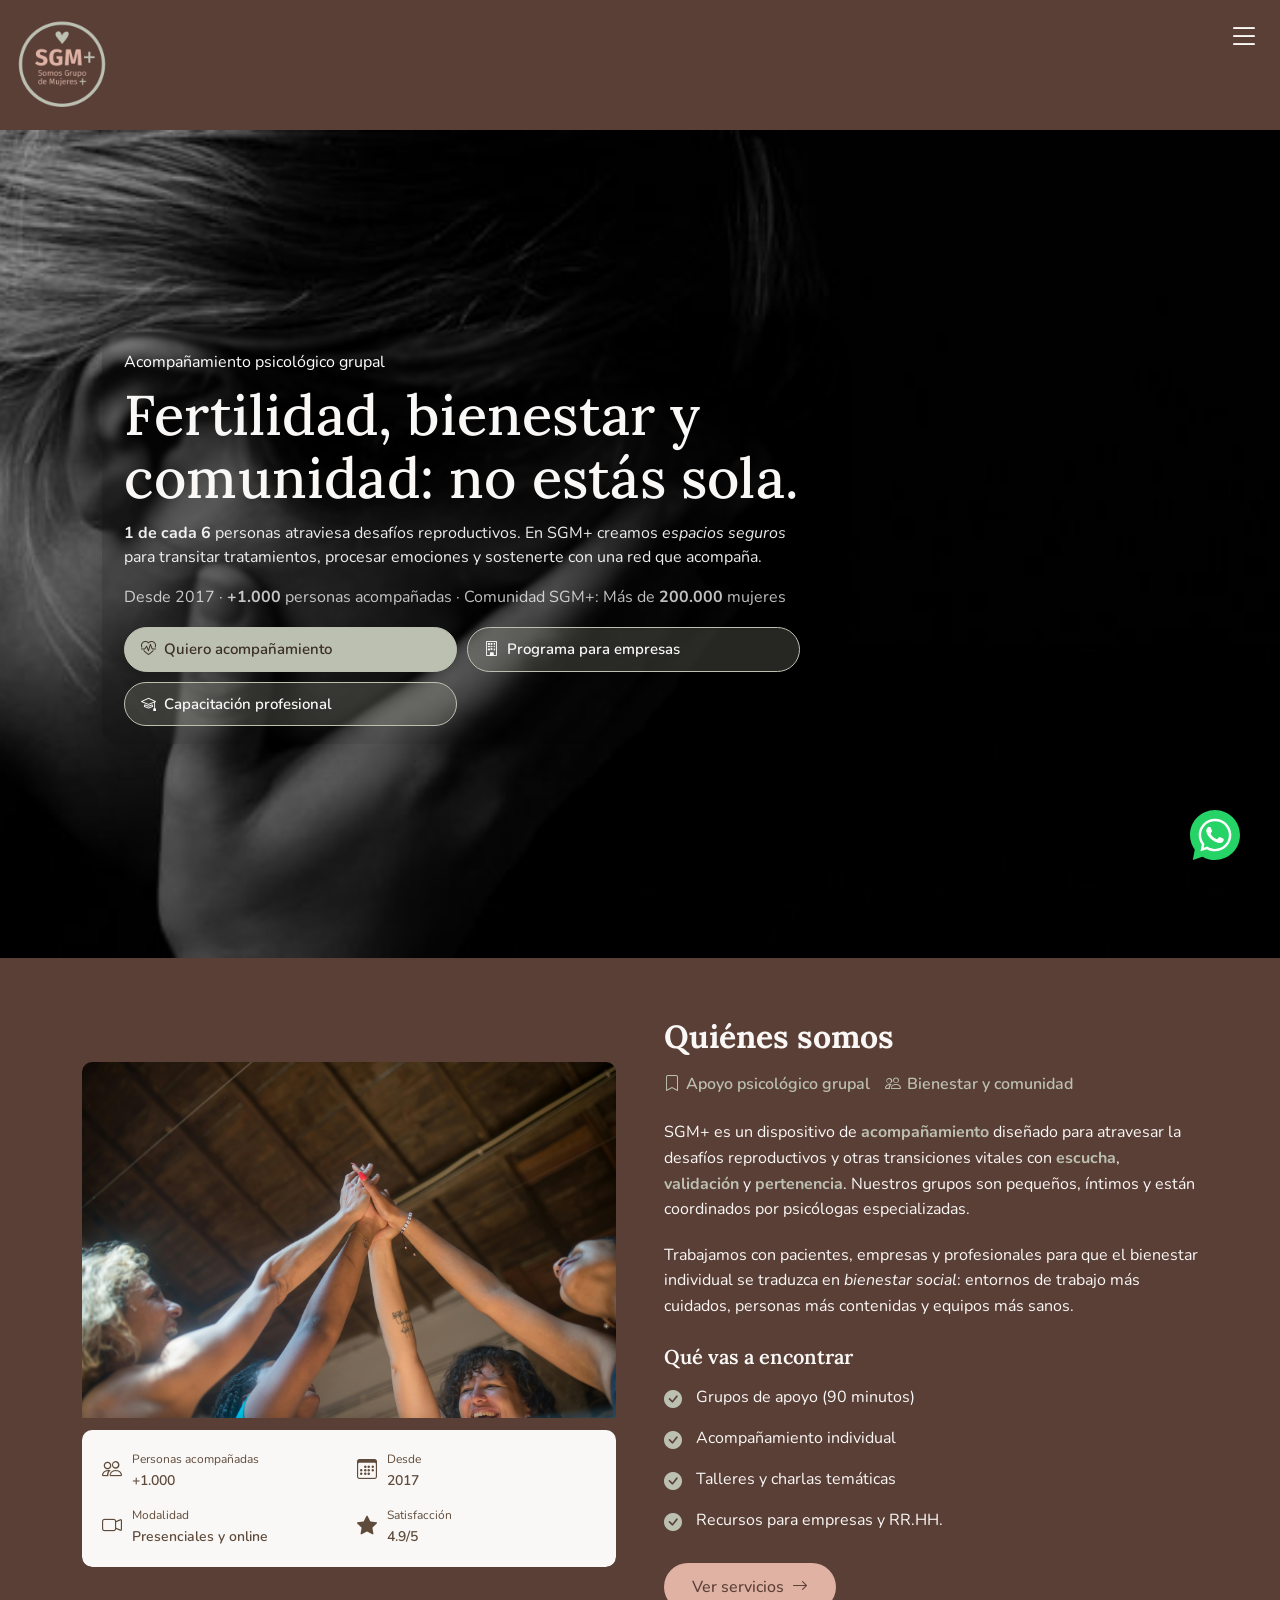
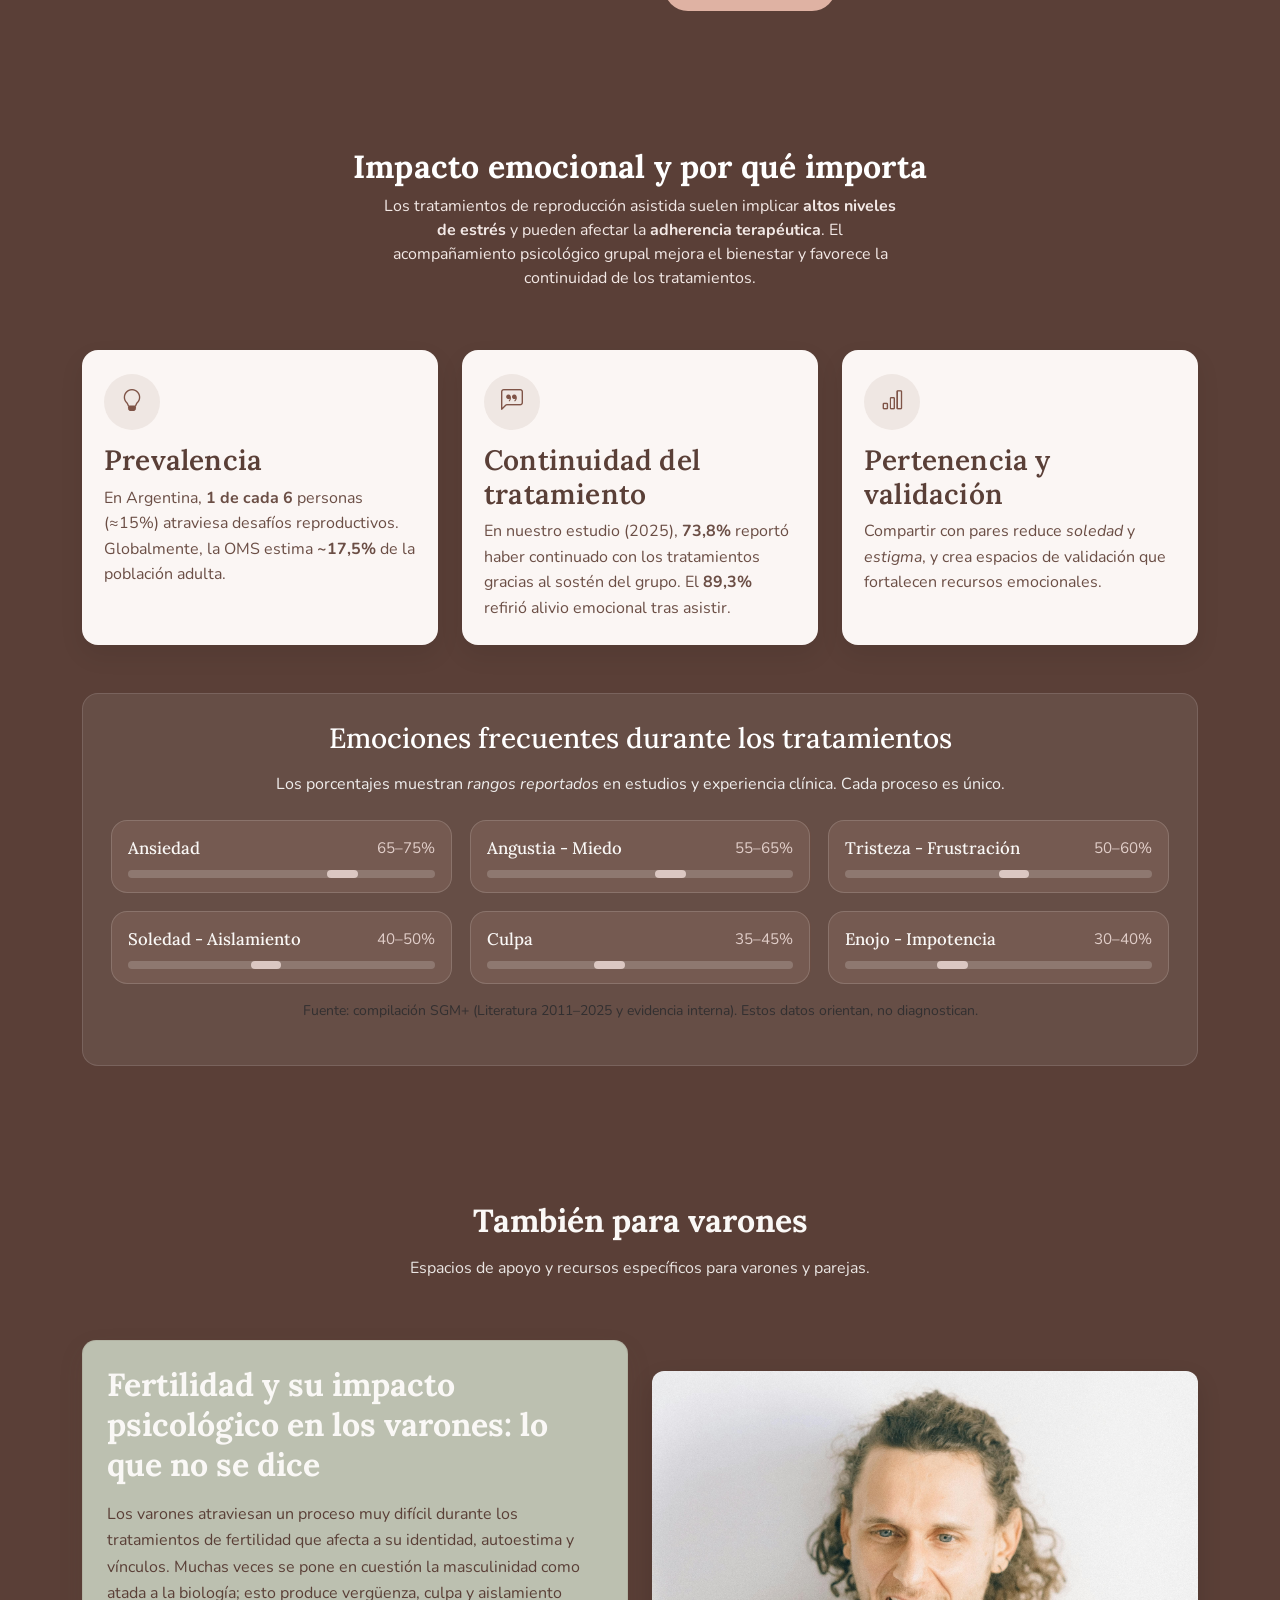
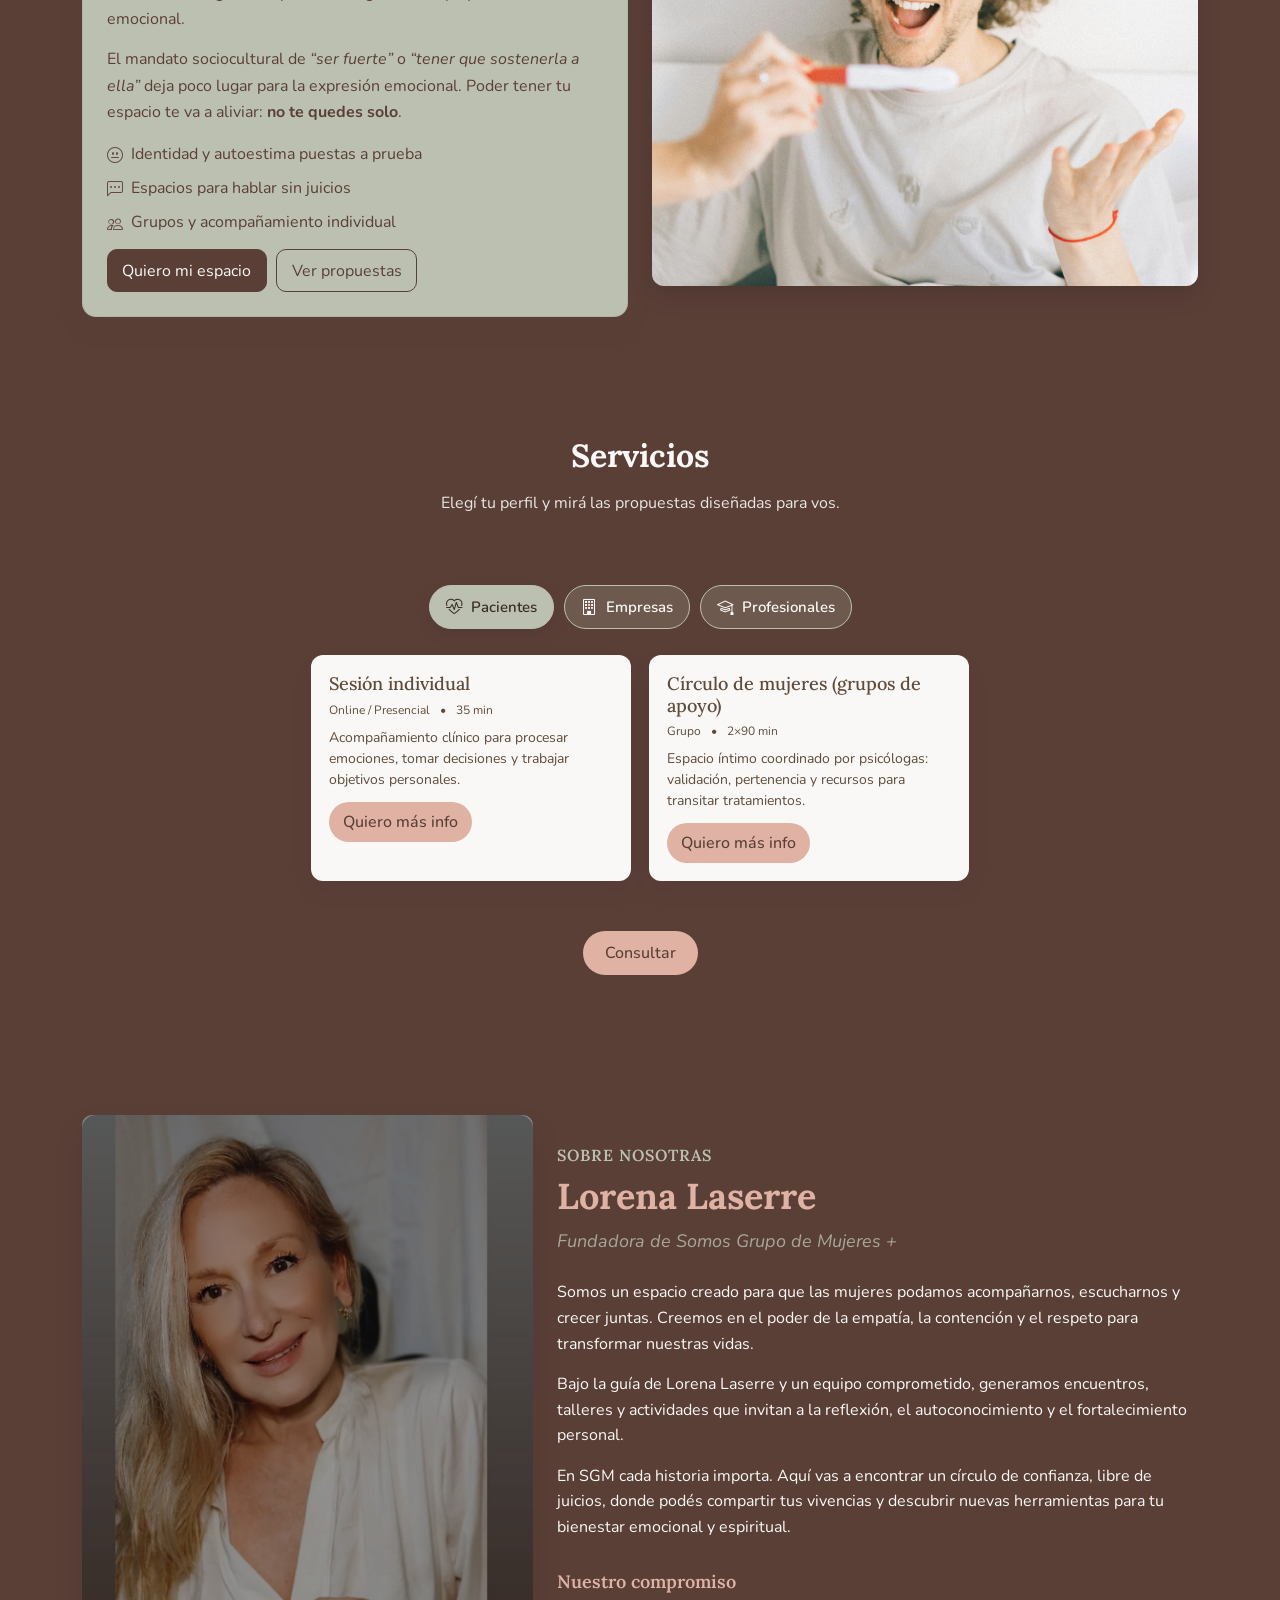
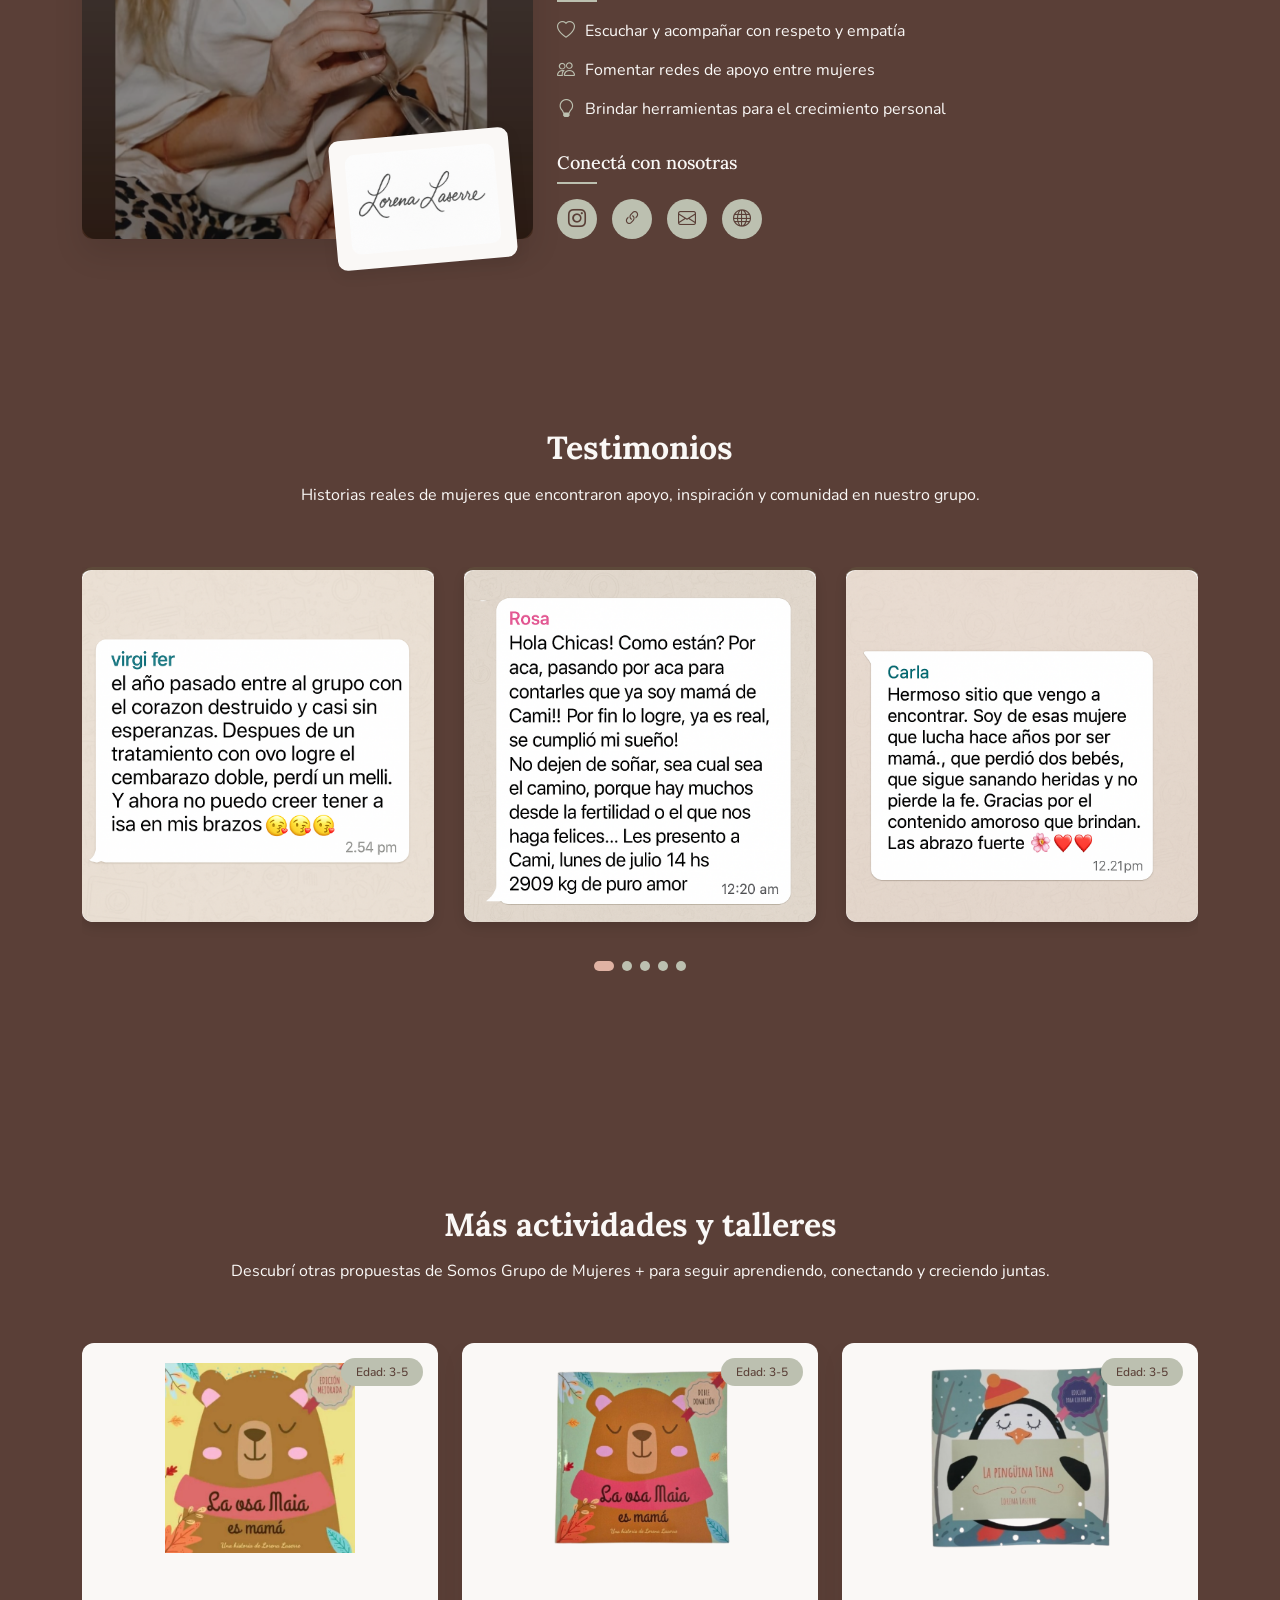
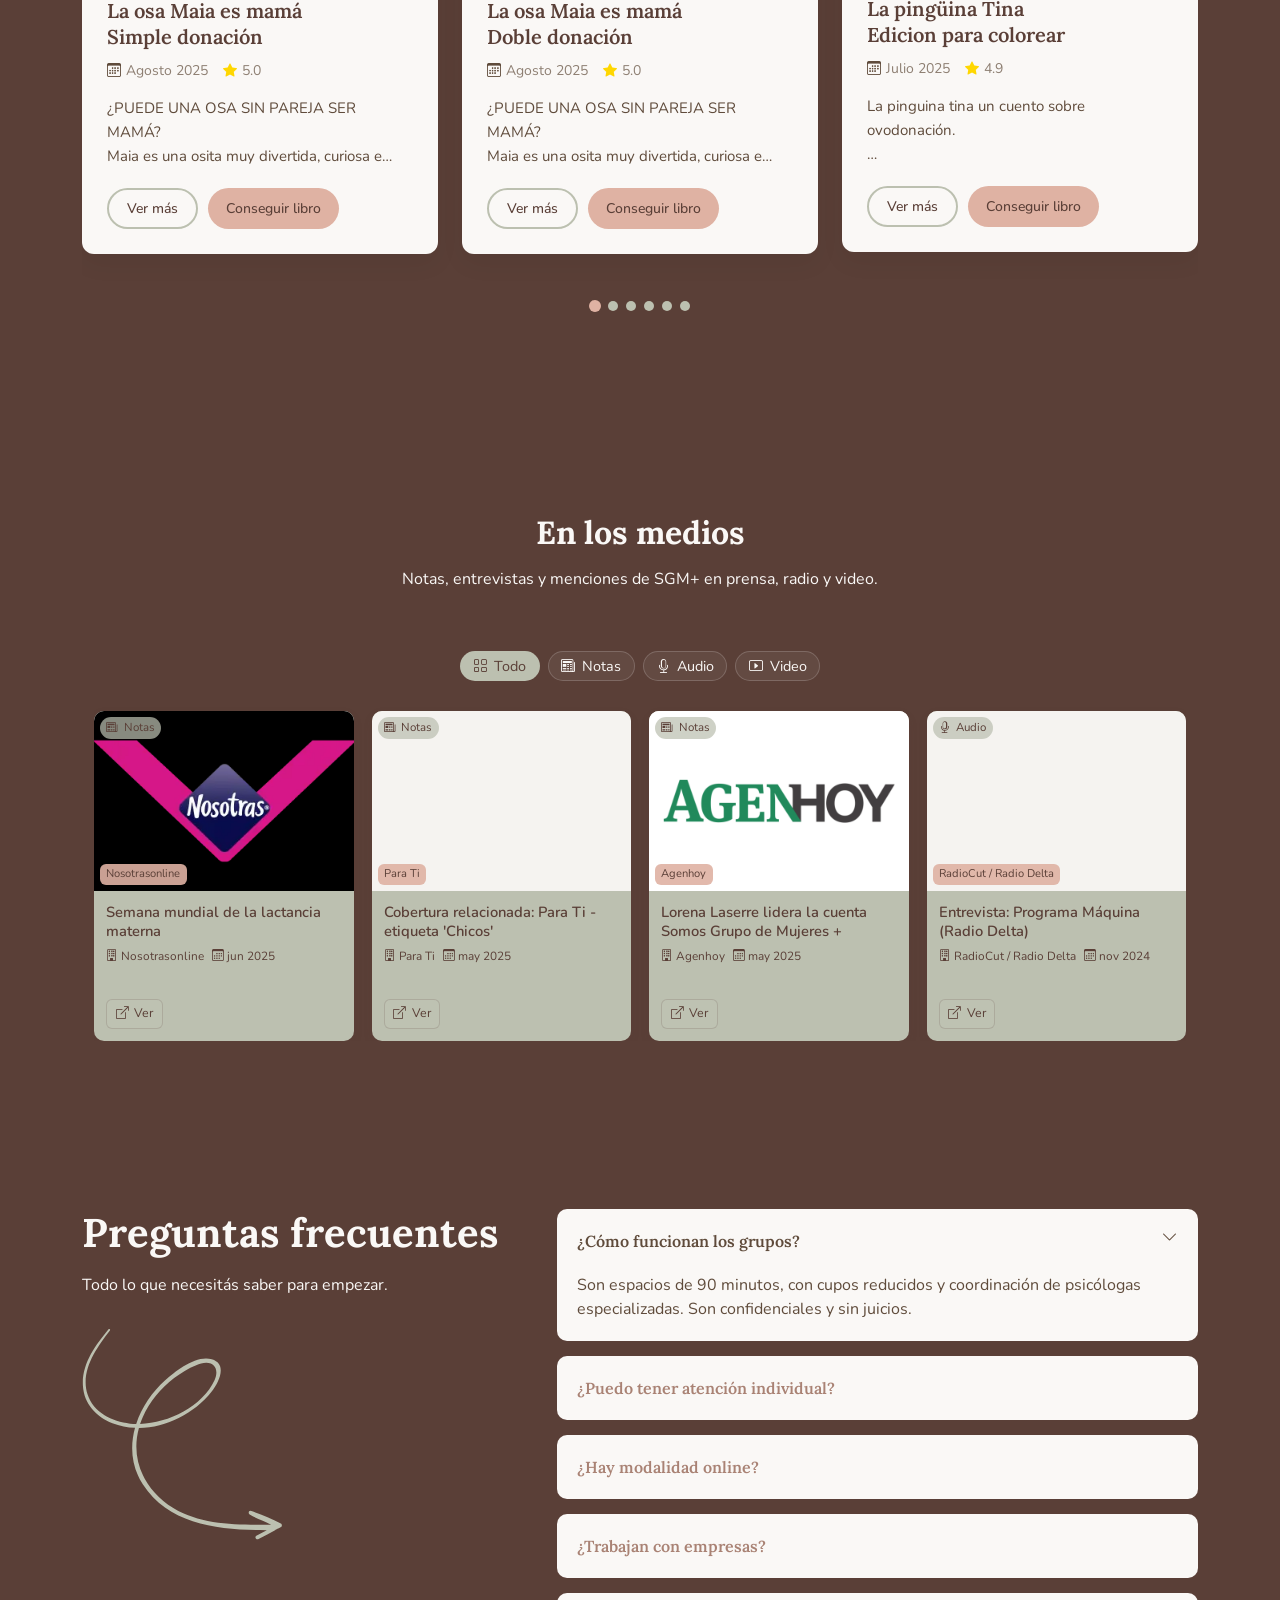
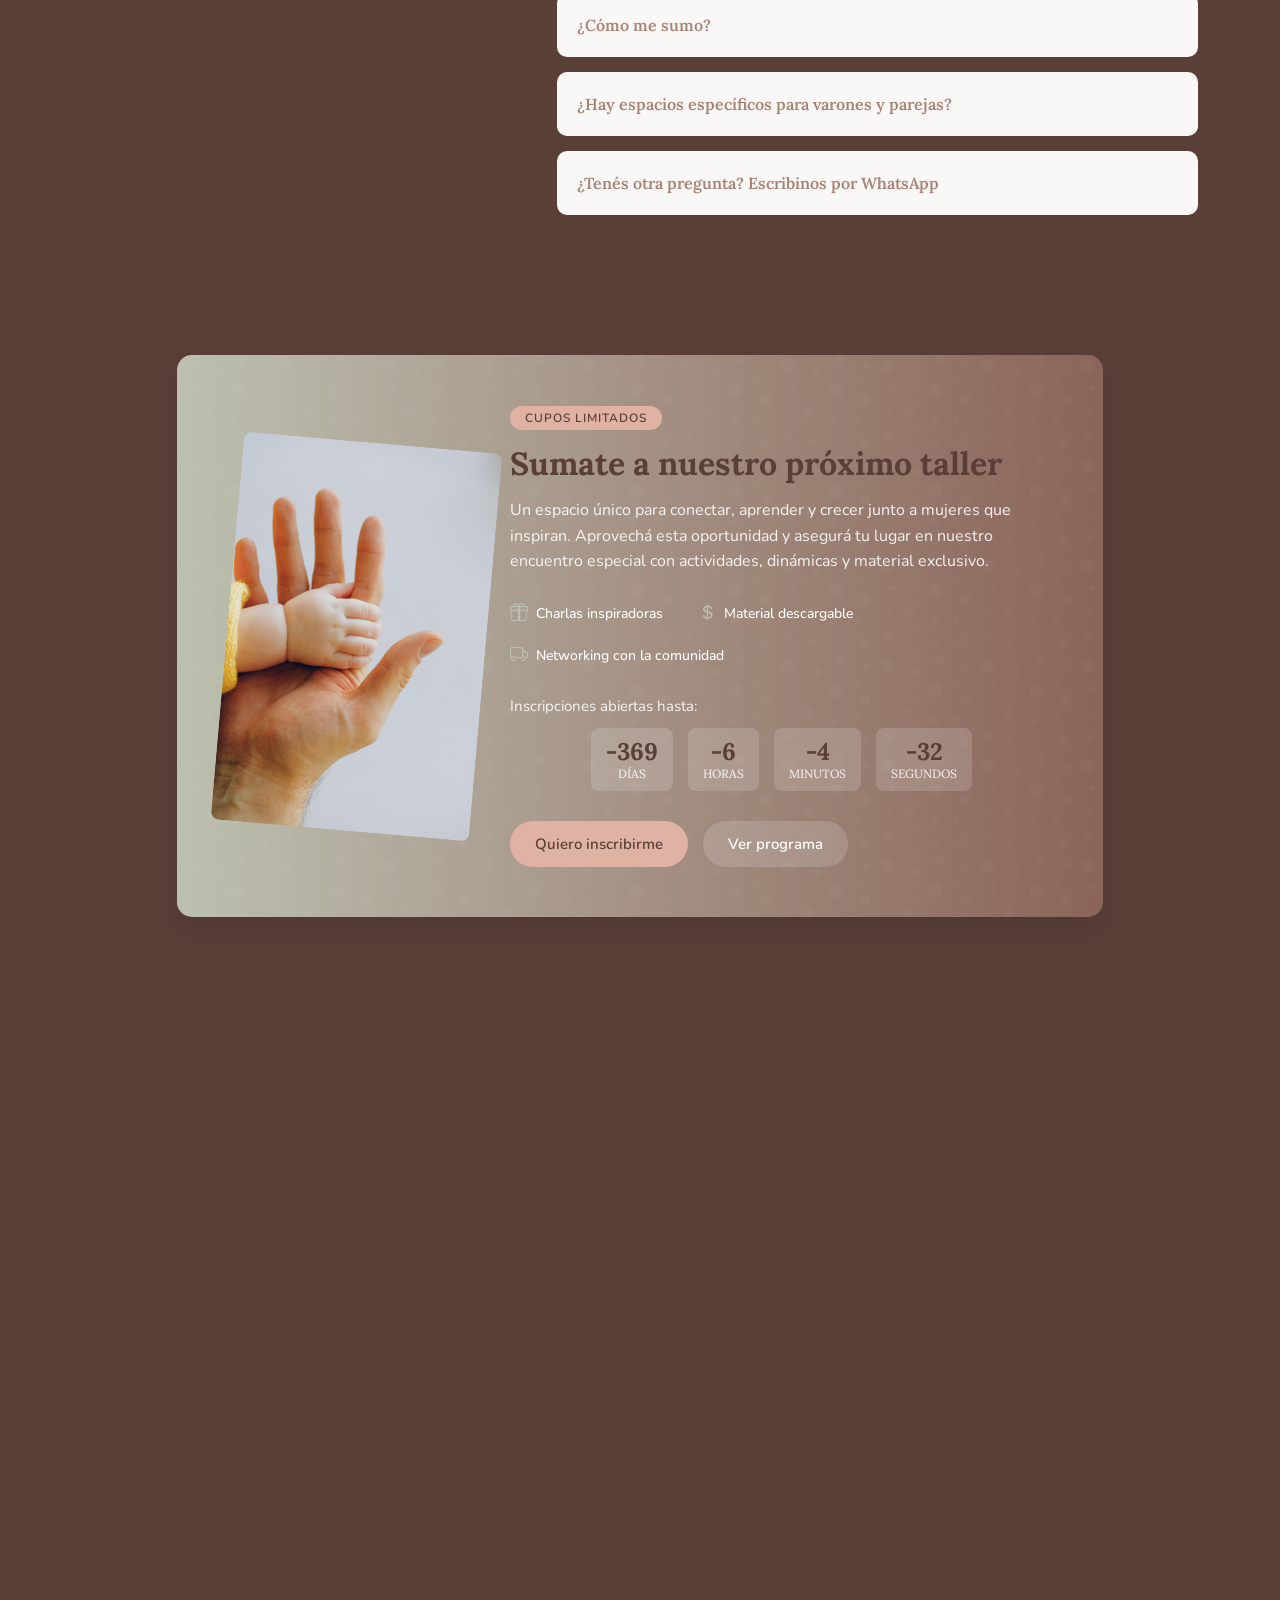
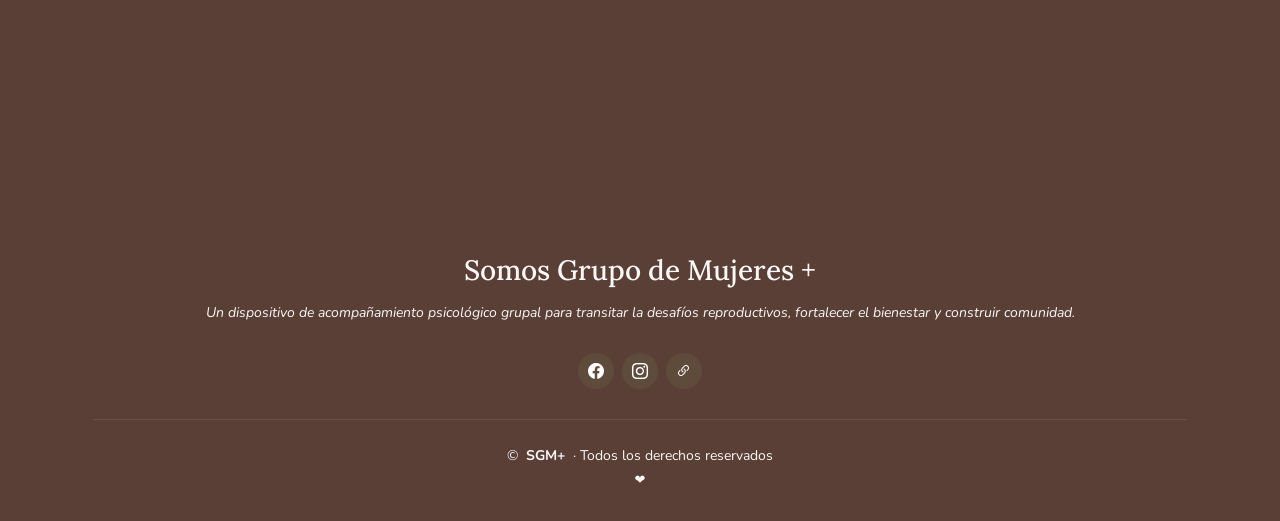
==== commit dfe7a733: "." ====
--- a/mokup_1.html
+++ b/mokup_1.html
@@ -2250,10 +2250,10 @@
     <div id="preloader"></div>
 
     <!-- Vendor JS Files -->
-    <script src="assets/vendor/bootstrap/js/bootstrap.bundle.min.js"></script>
-    <script src="assets/vendor/php-email-form/validate.js"></script>
-    <script src="assets/vendor/aos/aos.js"></script>
-    <script src="assets/vendor/swiper/swiper-bundle.min.js"></script>
+    <script src="assets/vendor/bootstrap/js/bootstrap.bundle.min.js" defer></script>
+    <!-- <script src="assets/vendor/php-email-form/validate.js"></script> -->
+    <script src="assets/vendor/aos/aos.js" defer></script>
+    <script src="assets/vendor/swiper/swiper-bundle.min.js" defer></script>
 
     <script>
       document.addEventListener("click", function (e) {
@@ -2315,8 +2315,8 @@
       });
     </script>
     <!-- Main JS File -->
-    <script src="assets/js/main.js"></script>
-    <script src="assets/js/servicios.js"></script>
-    <script src="assets/js/media.js"></script>
+    <script src="assets/js/main.js" defer></script>
+    <script src="assets/js/servicios.js" defer></script>
+    <script src="assets/js/media.js" defer></script>
   </body>
 </html>
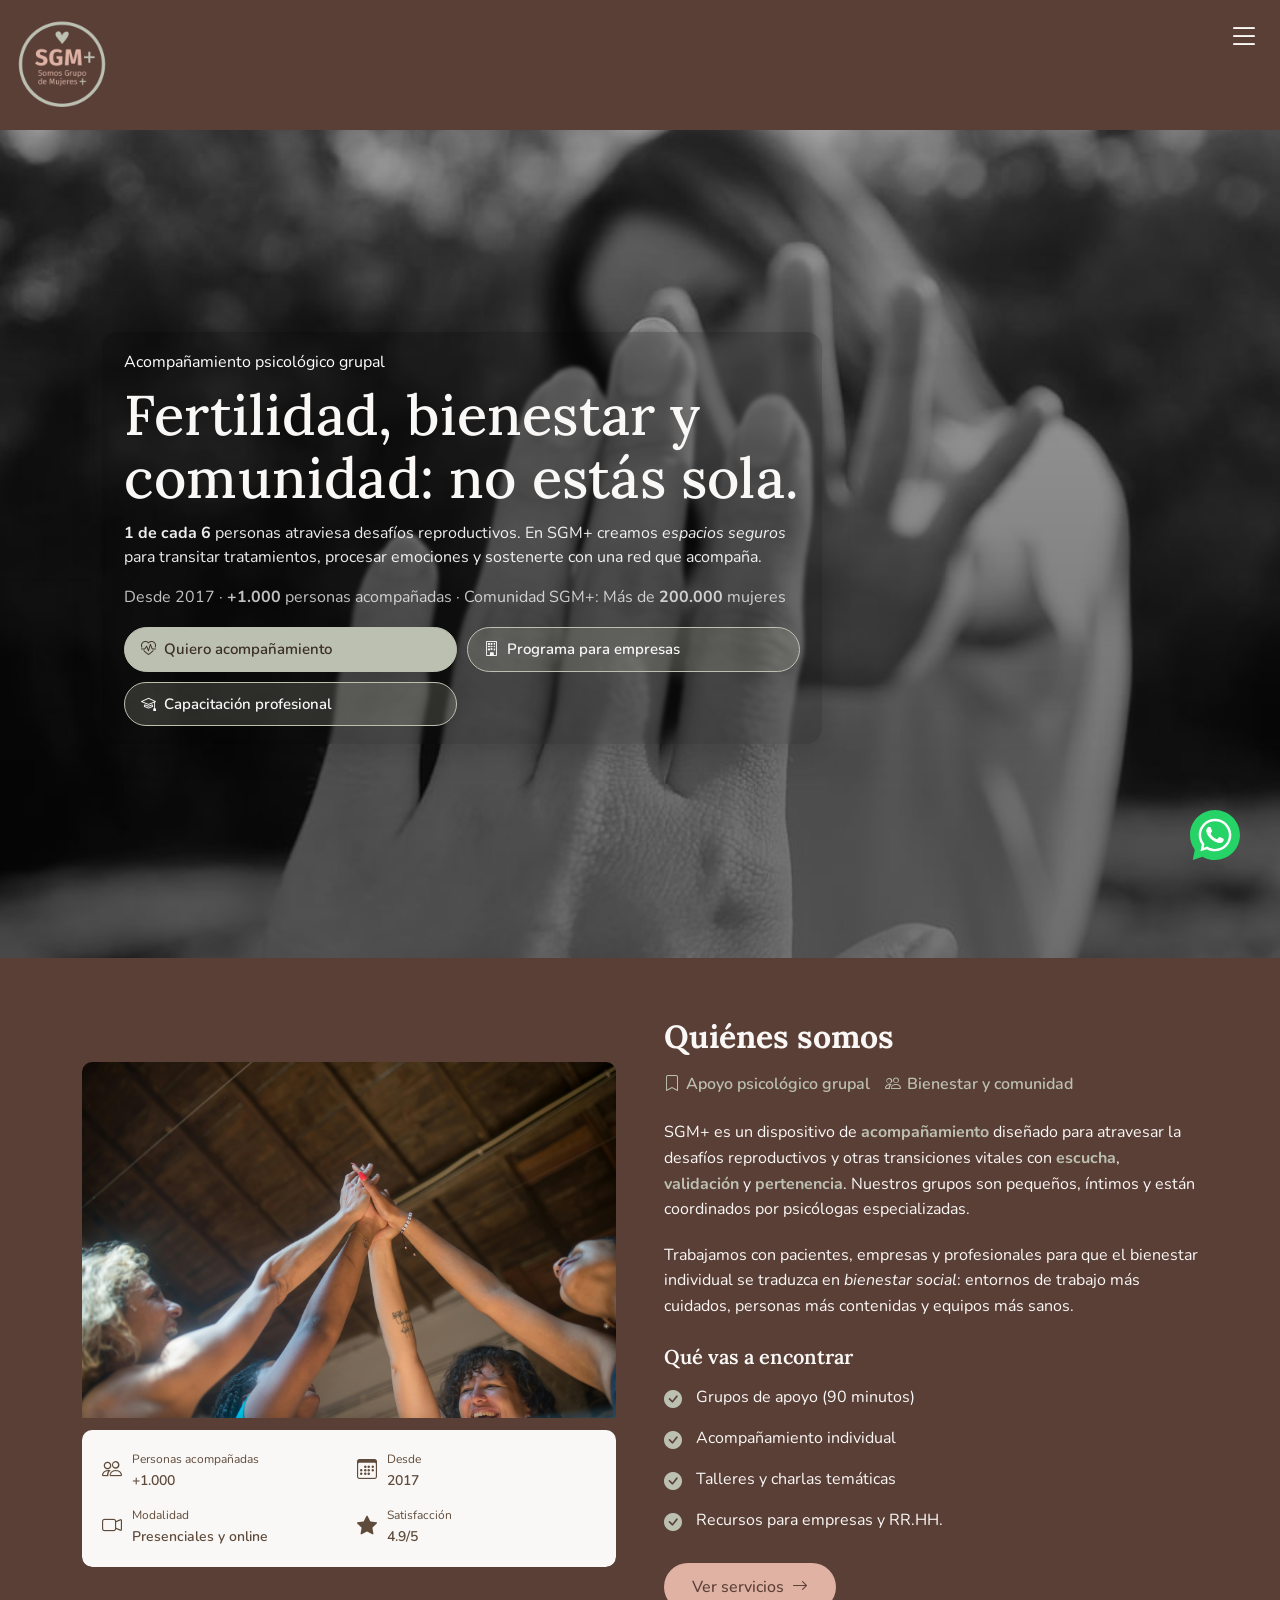
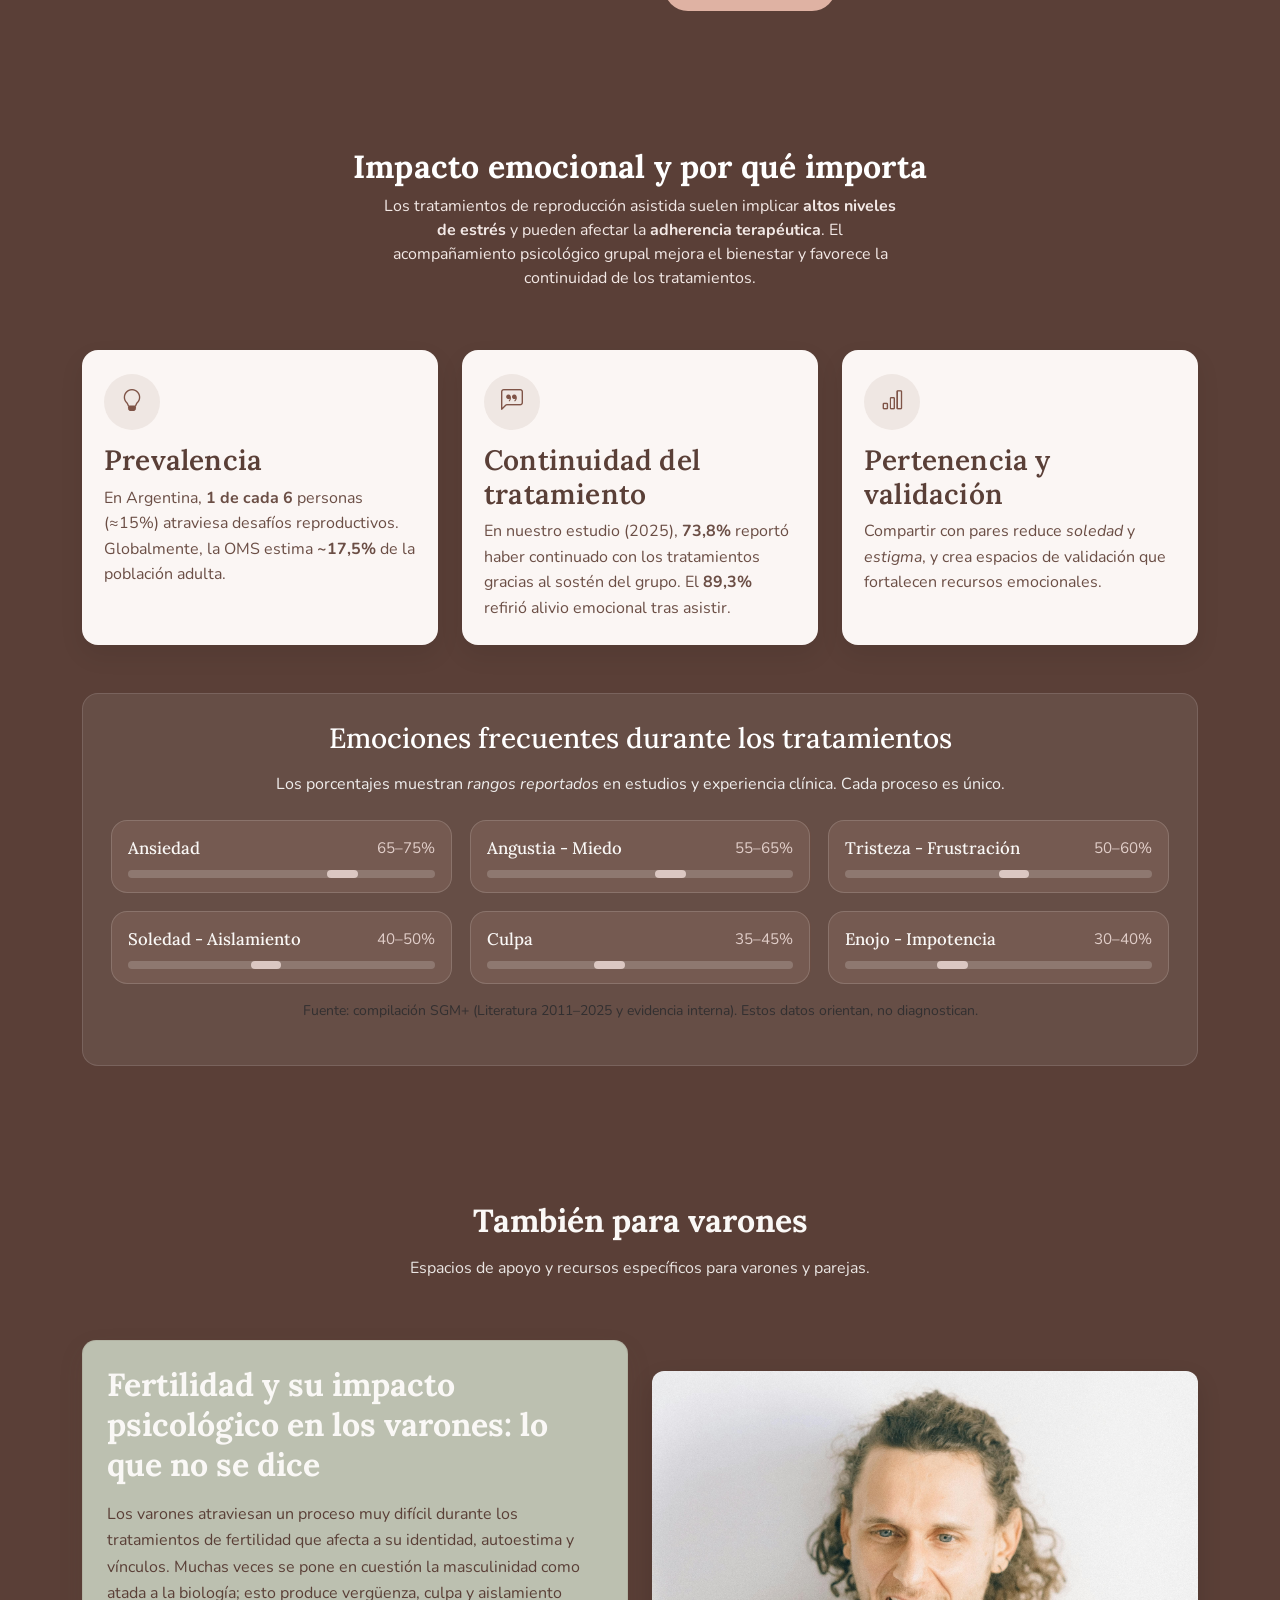
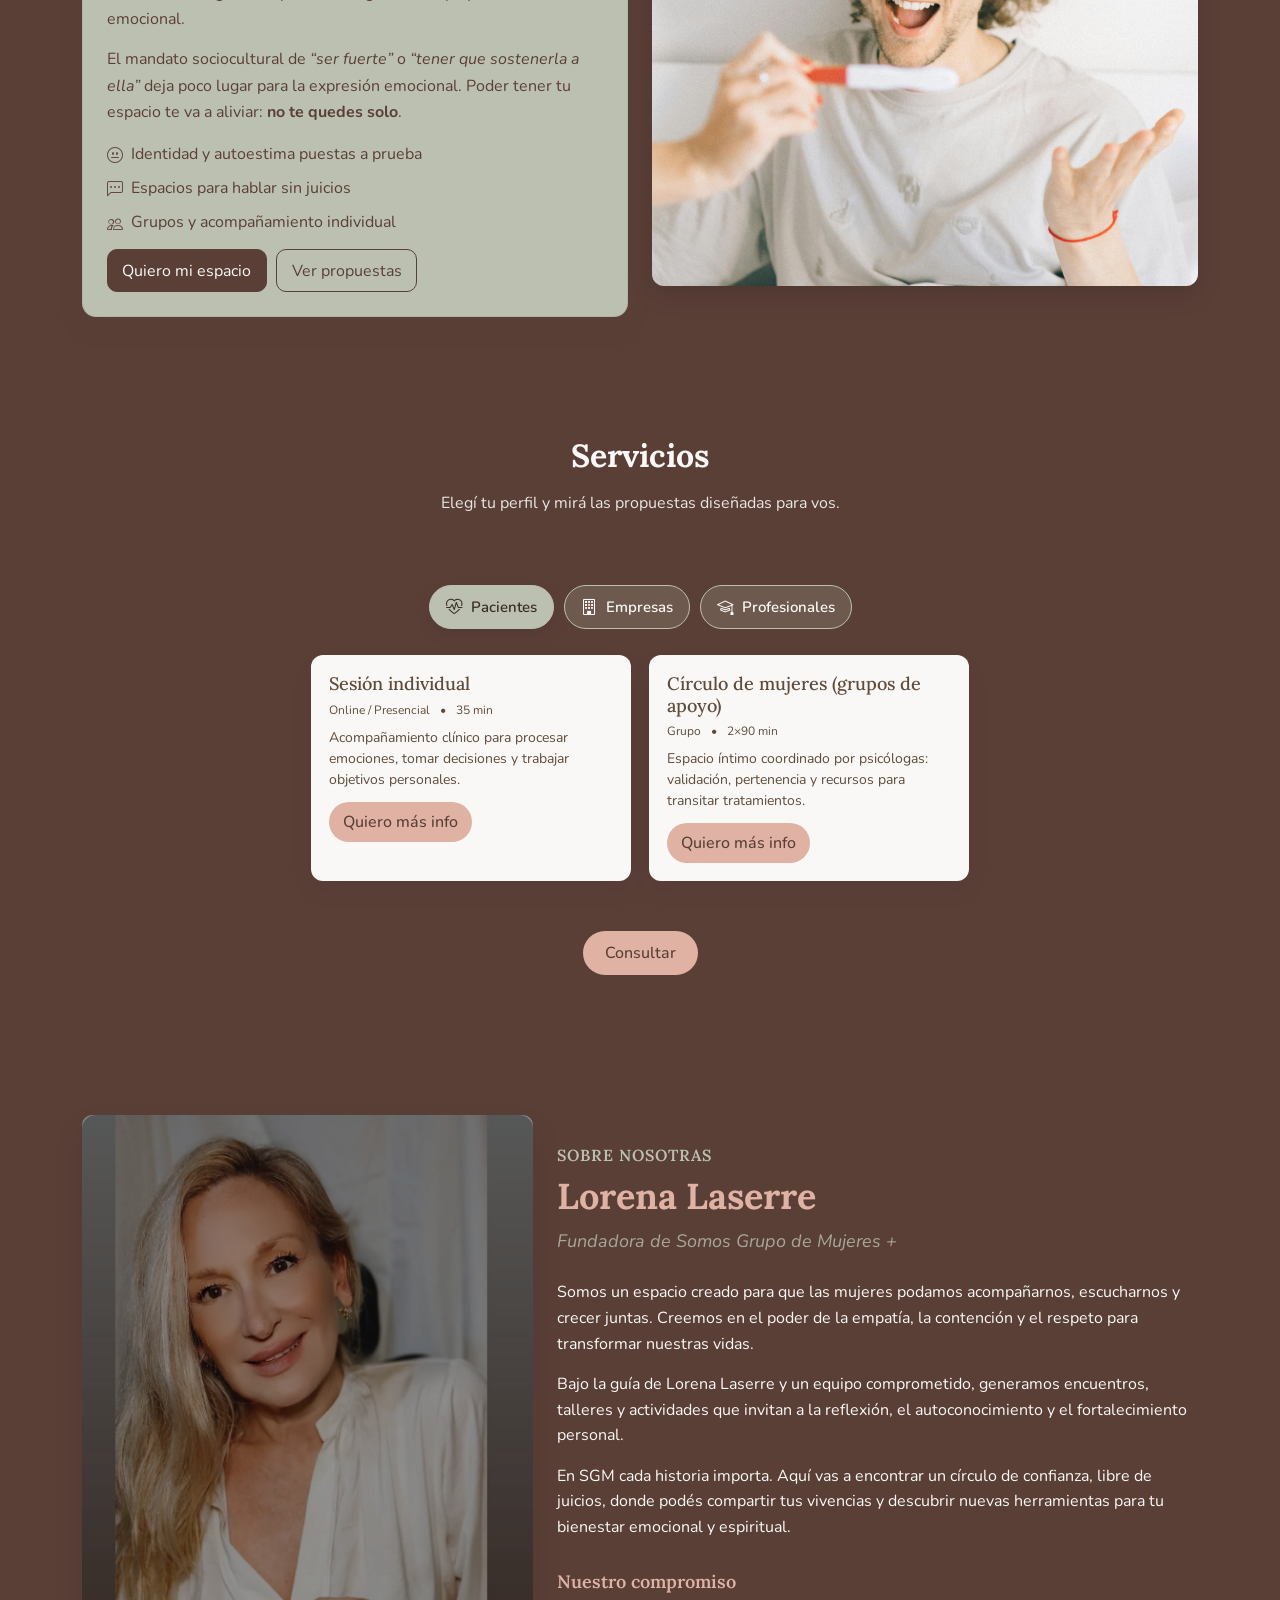
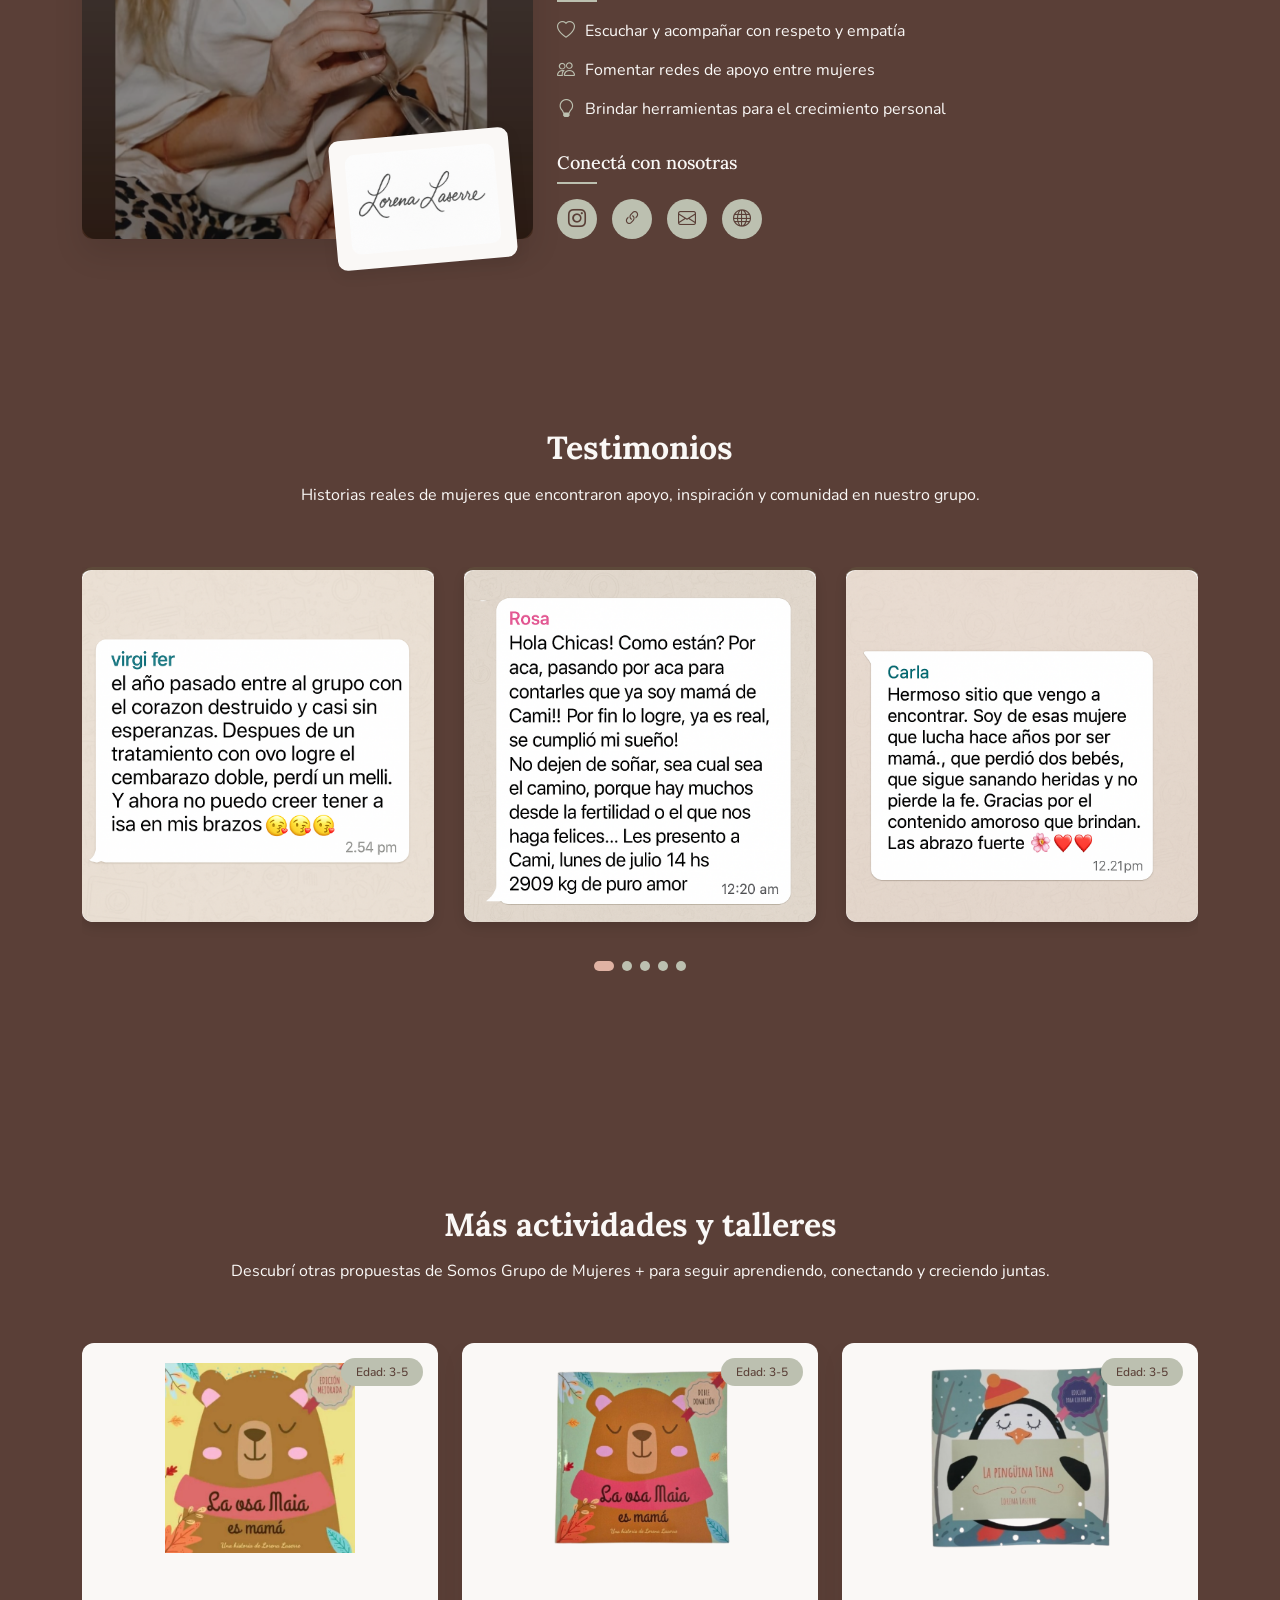
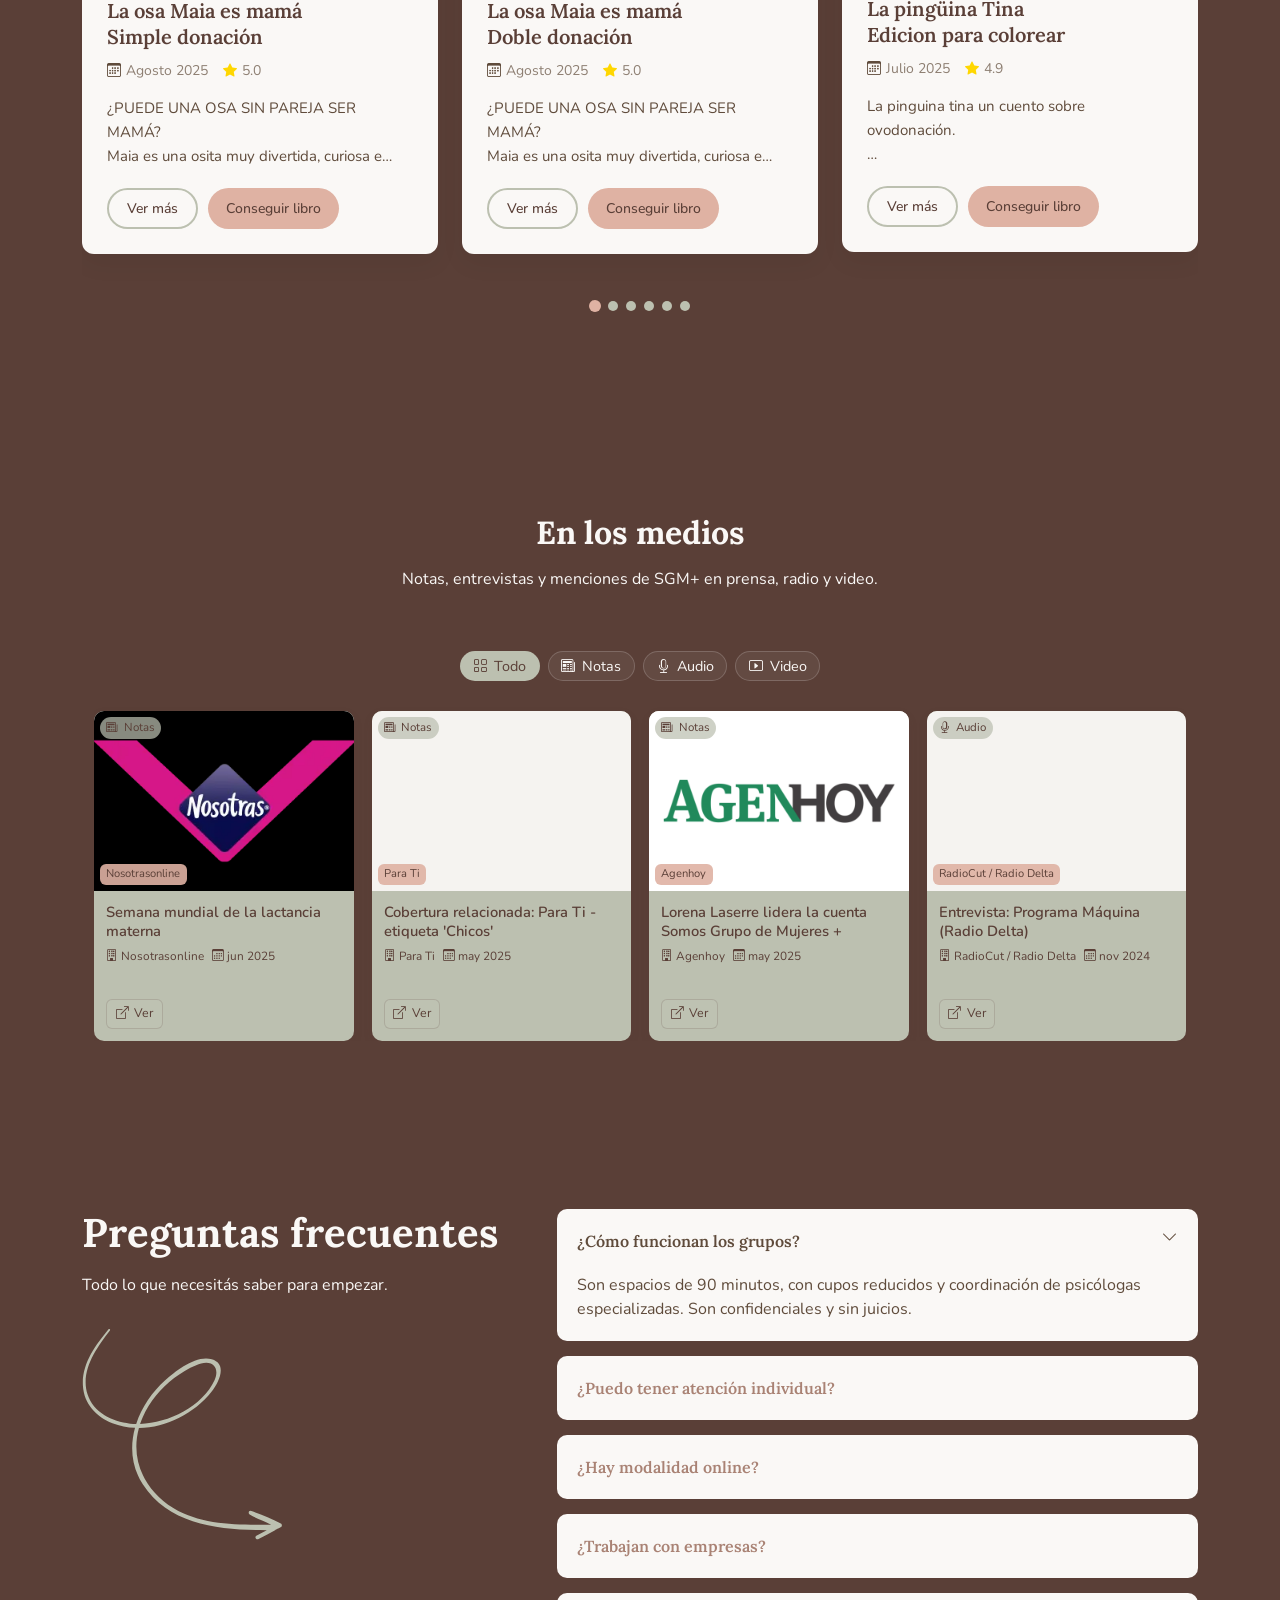
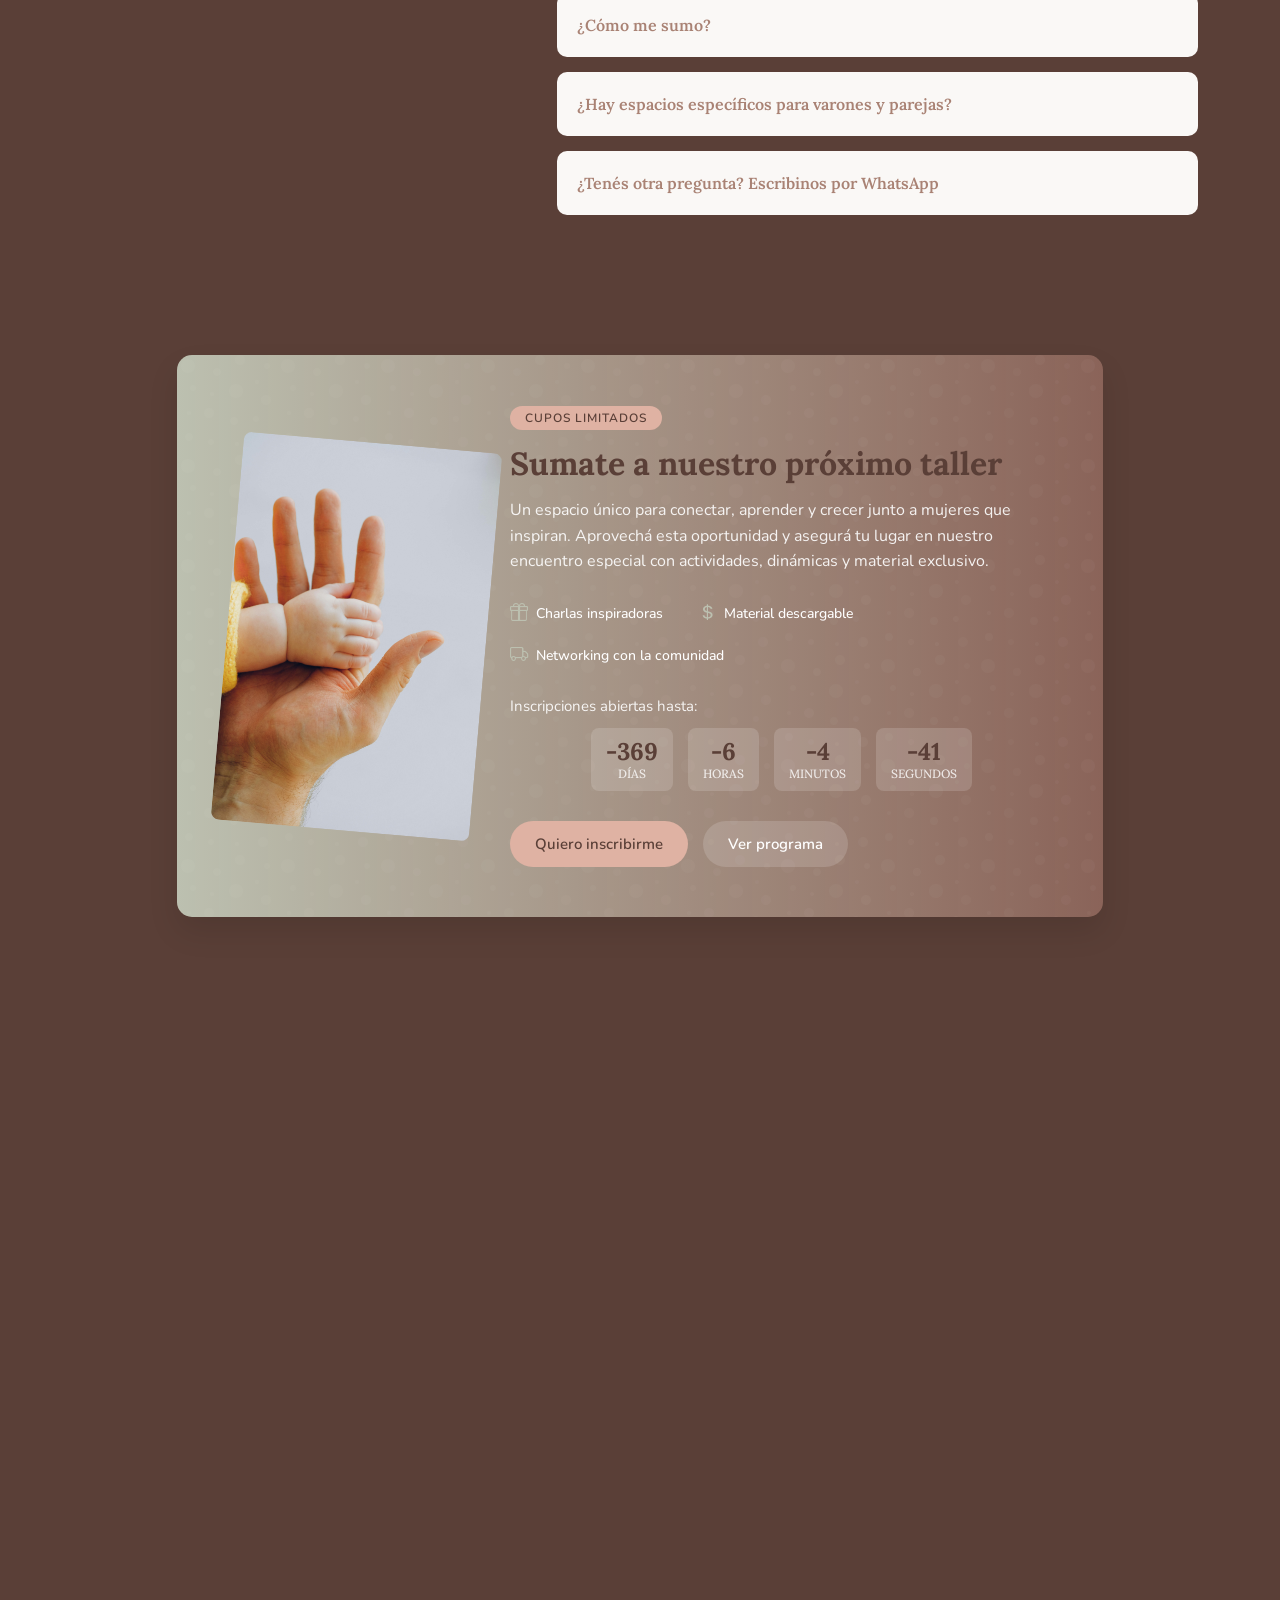
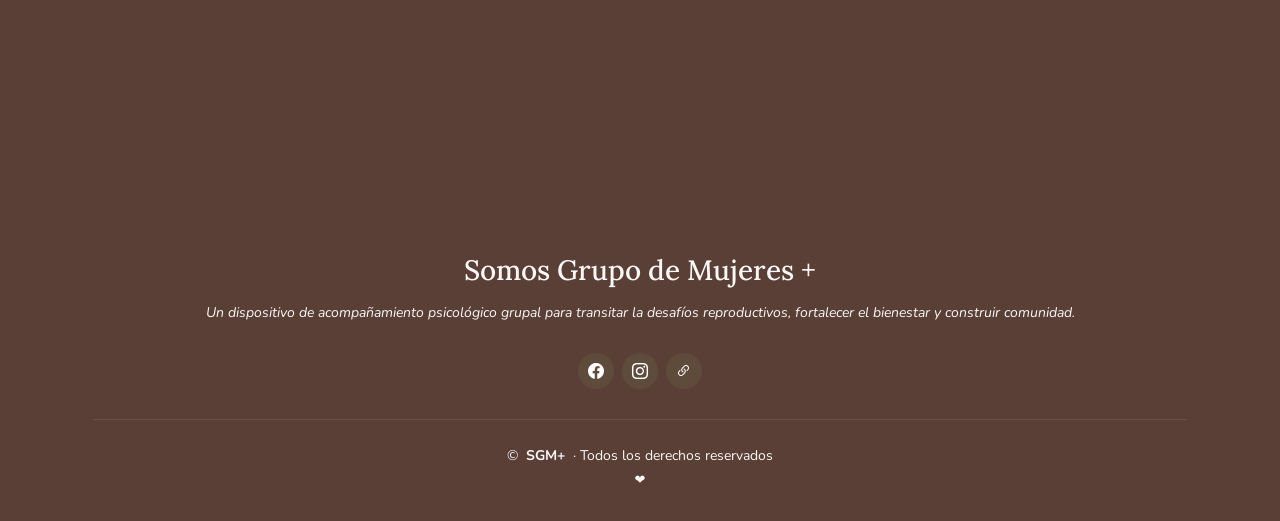
==== commit 0bf5c30d: "." ====
--- a/mokup_1.html
+++ b/mokup_1.html
@@ -22,7 +22,7 @@
       rel="stylesheet"
     /> -->
     <link
-      href="https://fonts.googleapis.com/css2?family=Lora:wght@400;600;700&family=Nunito:wght@300;400;600&display=swap"
+      href="https://fonts.googleapis.com/css2?family=Lora:wght@400;700&family=Nunito:wght@400;600&display=swap"
       rel="stylesheet"
     />
 
@@ -105,7 +105,6 @@
             <li><a href="#call-to-action">Próximo taller</a></li>
             <li><a href="#contact">Contacto</a></li>
             <li><a href="test.html">Test</a></li>
-     
           </ul>
           <i class="mobile-nav-toggle d-xl-none bi bi-list"></i>
         </nav>
@@ -119,68 +118,22 @@
         <div class="hero-swiper swiper">
           <div class="swiper-wrapper">
             <div class="swiper-slide">
-              <img src="assets/img/slider/1.jpeg" alt="" class="slide-bg" />
+              <img src="assets/img/slider/hero1.jpeg" alt="" class="slide-bg" />
             </div>
             <div class="swiper-slide">
-              <img
-                src="assets/img/slider/slider2.jpeg"
-                alt=""
-                class="slide-bg"
-              />
+              <img src="assets/img/slider/hero2.jpeg" alt="" class="slide-bg" />
             </div>
             <div class="swiper-slide">
-              <img
-                src="assets/img/slider/slider3.jpeg"
-                alt=""
-                class="slide-bg"
-              />
+              <img src="assets/img/slider/hero3.jpeg" alt="" class="slide-bg" />
             </div>
             <div class="swiper-slide">
-              <img
-                src="assets/img/slider/slider4.jpeg"
-                alt=""
-                class="slide-bg"
-              />
+              <img src="assets/img/slider/hero4.jpeg" alt="" class="slide-bg" />
             </div>
             <div class="swiper-slide">
-              <img
-                src="assets/img/slider/slider5.jpeg"
-                alt=""
-                class="slide-bg"
-              />
+              <img src="assets/img/slider/hero5.jpeg" alt="" class="slide-bg" />
             </div>
             <div class="swiper-slide">
-              <img
-                src="assets/img/slider/slider6.jpeg"
-                alt=""
-                class="slide-bg"
-              />
-            </div>
-            <div class="swiper-slide">
-              <img
-                src="assets/img/slider/slider7.jpeg"
-                alt=""
-                class="slide-bg"
-              />
-            </div>
-            <div class="swiper-slide">
-              <img
-                src="assets/img/slider/slider8.jpeg"
-                alt=""
-                class="slide-bg"
-              />
-            </div>
-            <div class="swiper-slide">
-              <img src="assets/img/slider/h1.jpg" alt="" class="slide-bg" />
-            </div>
-            <div class="swiper-slide">
-              <img src="assets/img/slider/h2.jpg" alt="" class="slide-bg" />
-            </div>
-            <div class="swiper-slide">
-              <img src="assets/img/slider/h3.jpg" alt="" class="slide-bg" />
-            </div>
-            <div class="swiper-slide">
-              <img src="assets/img/slider/h4.jpg" alt="" class="slide-bg" />
+              <img src="assets/img/slider/hero6.jpeg" alt="" class="slide-bg" />
             </div>
           </div>
 
@@ -2250,7 +2203,10 @@
     <div id="preloader"></div>
 
     <!-- Vendor JS Files -->
-    <script src="assets/vendor/bootstrap/js/bootstrap.bundle.min.js" defer></script>
+    <script
+      src="assets/vendor/bootstrap/js/bootstrap.bundle.min.js"
+      defer
+    ></script>
     <!-- <script src="assets/vendor/php-email-form/validate.js"></script> -->
     <script src="assets/vendor/aos/aos.js" defer></script>
     <script src="assets/vendor/swiper/swiper-bundle.min.js" defer></script>
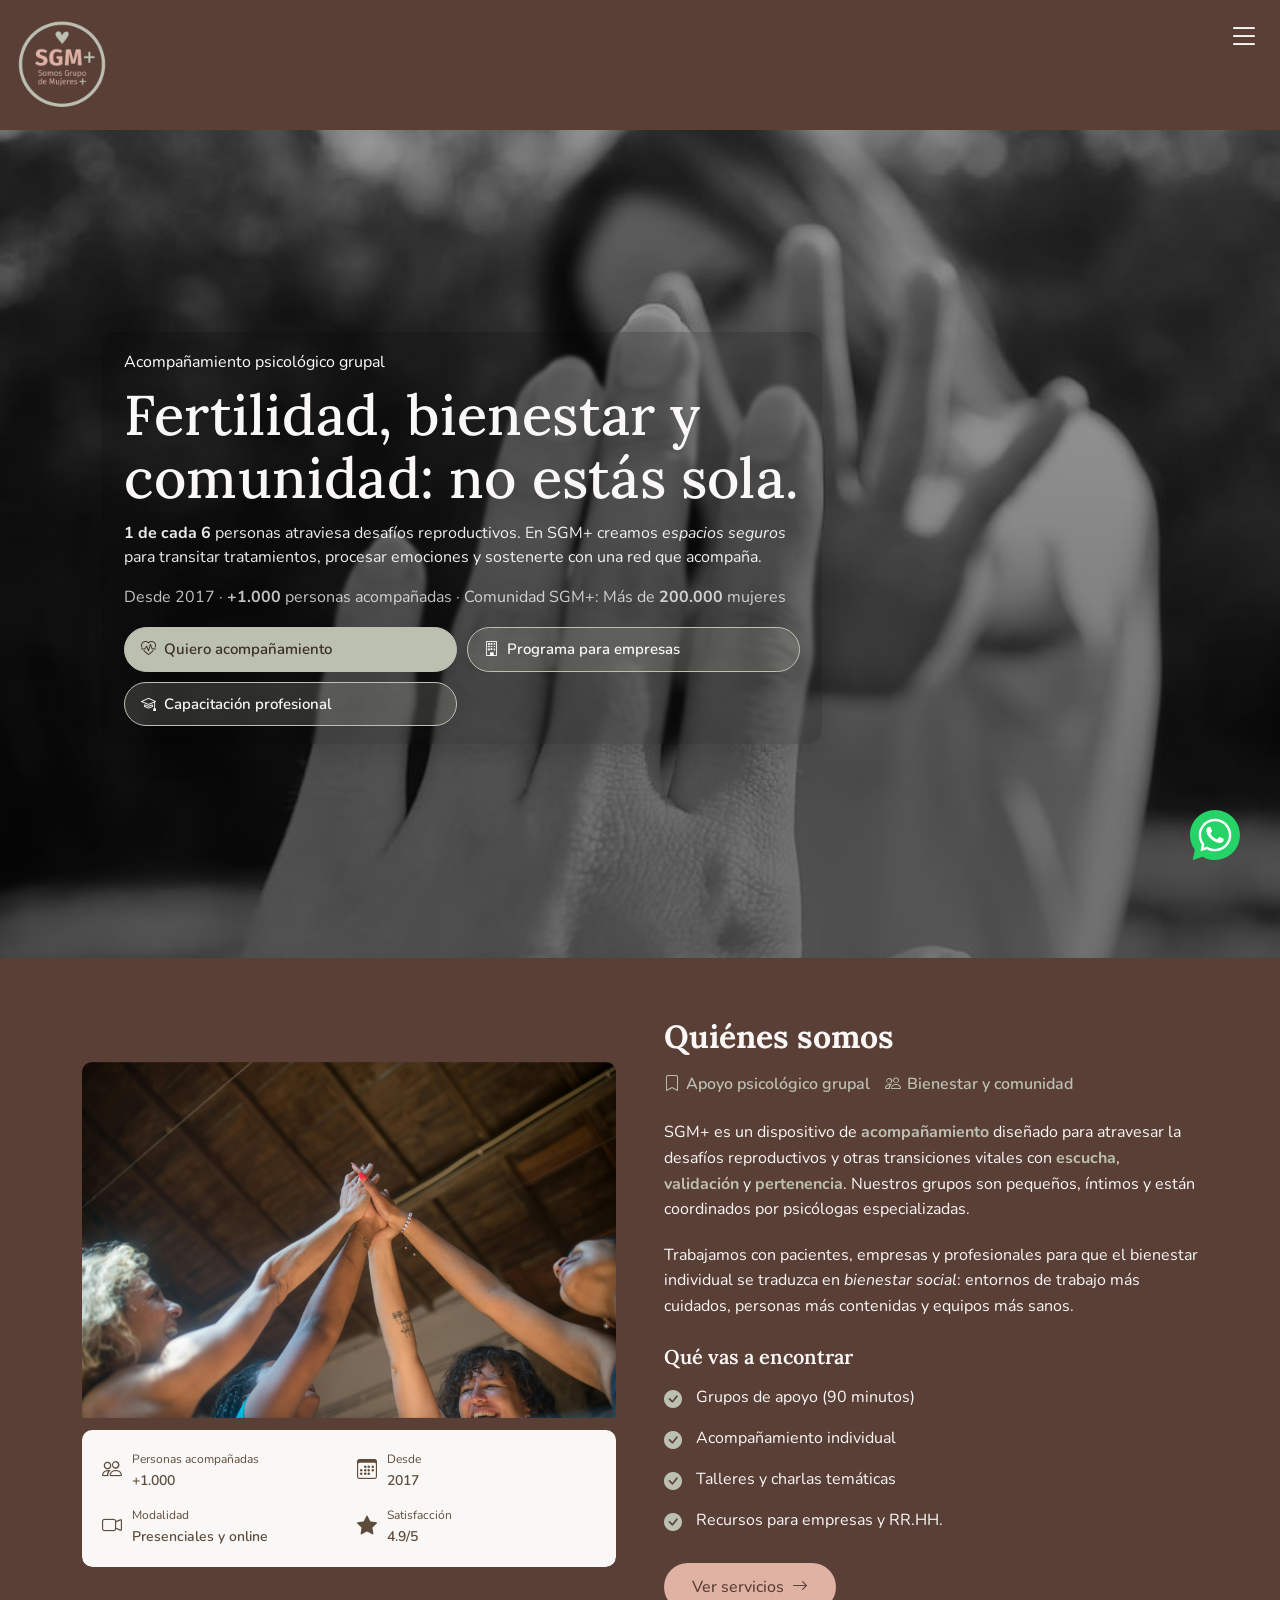
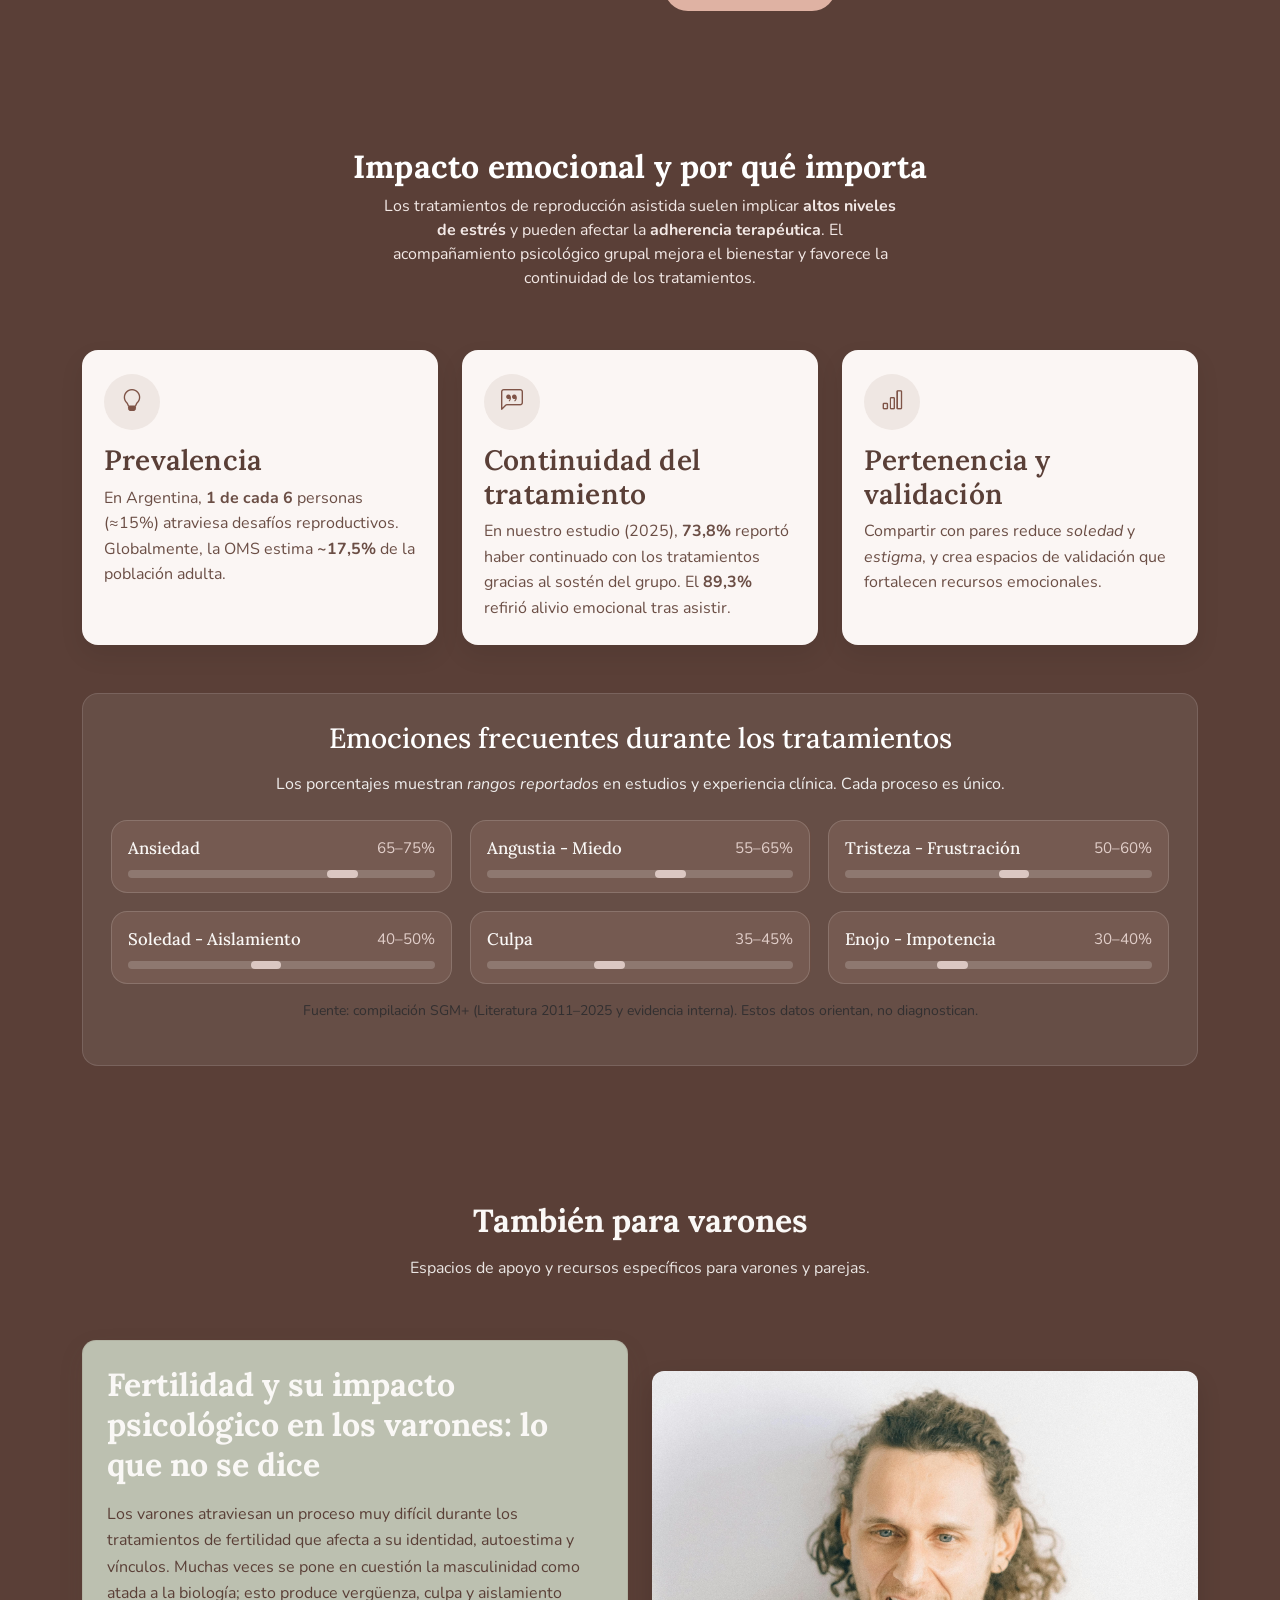
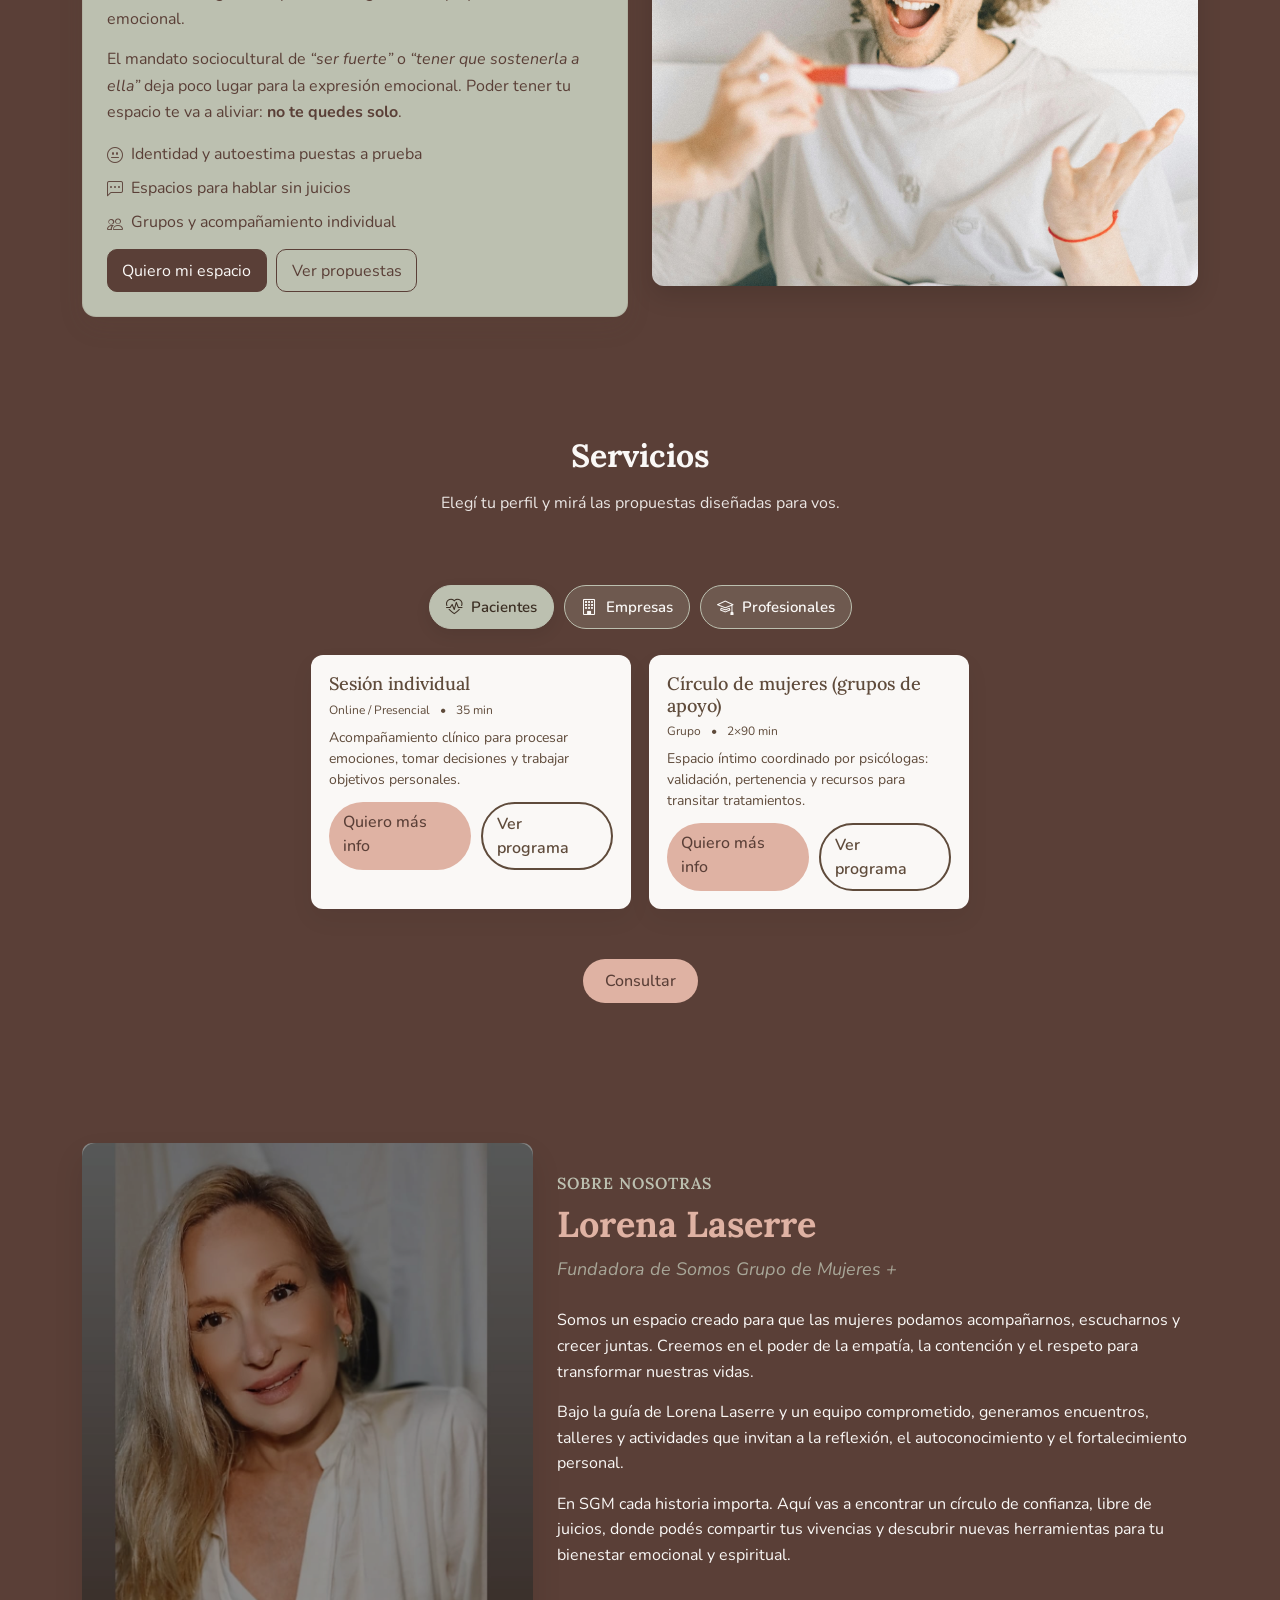
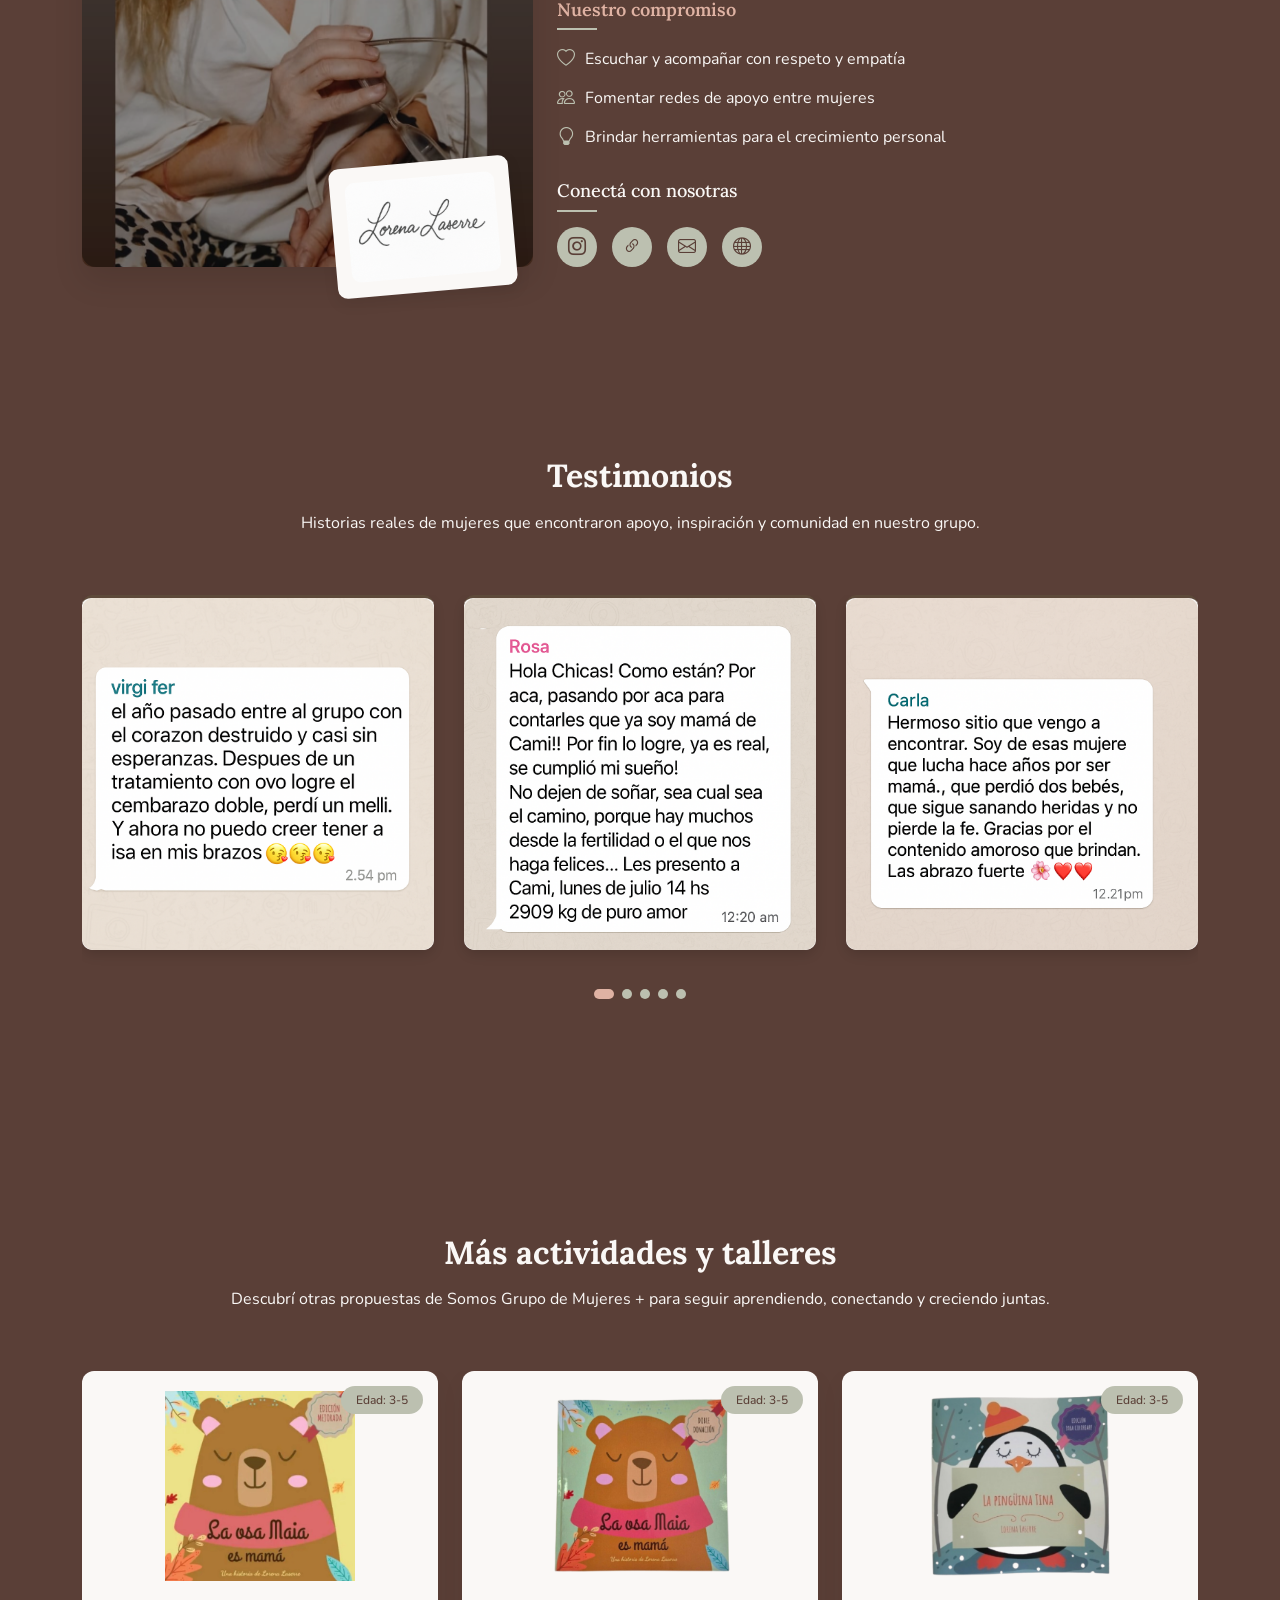
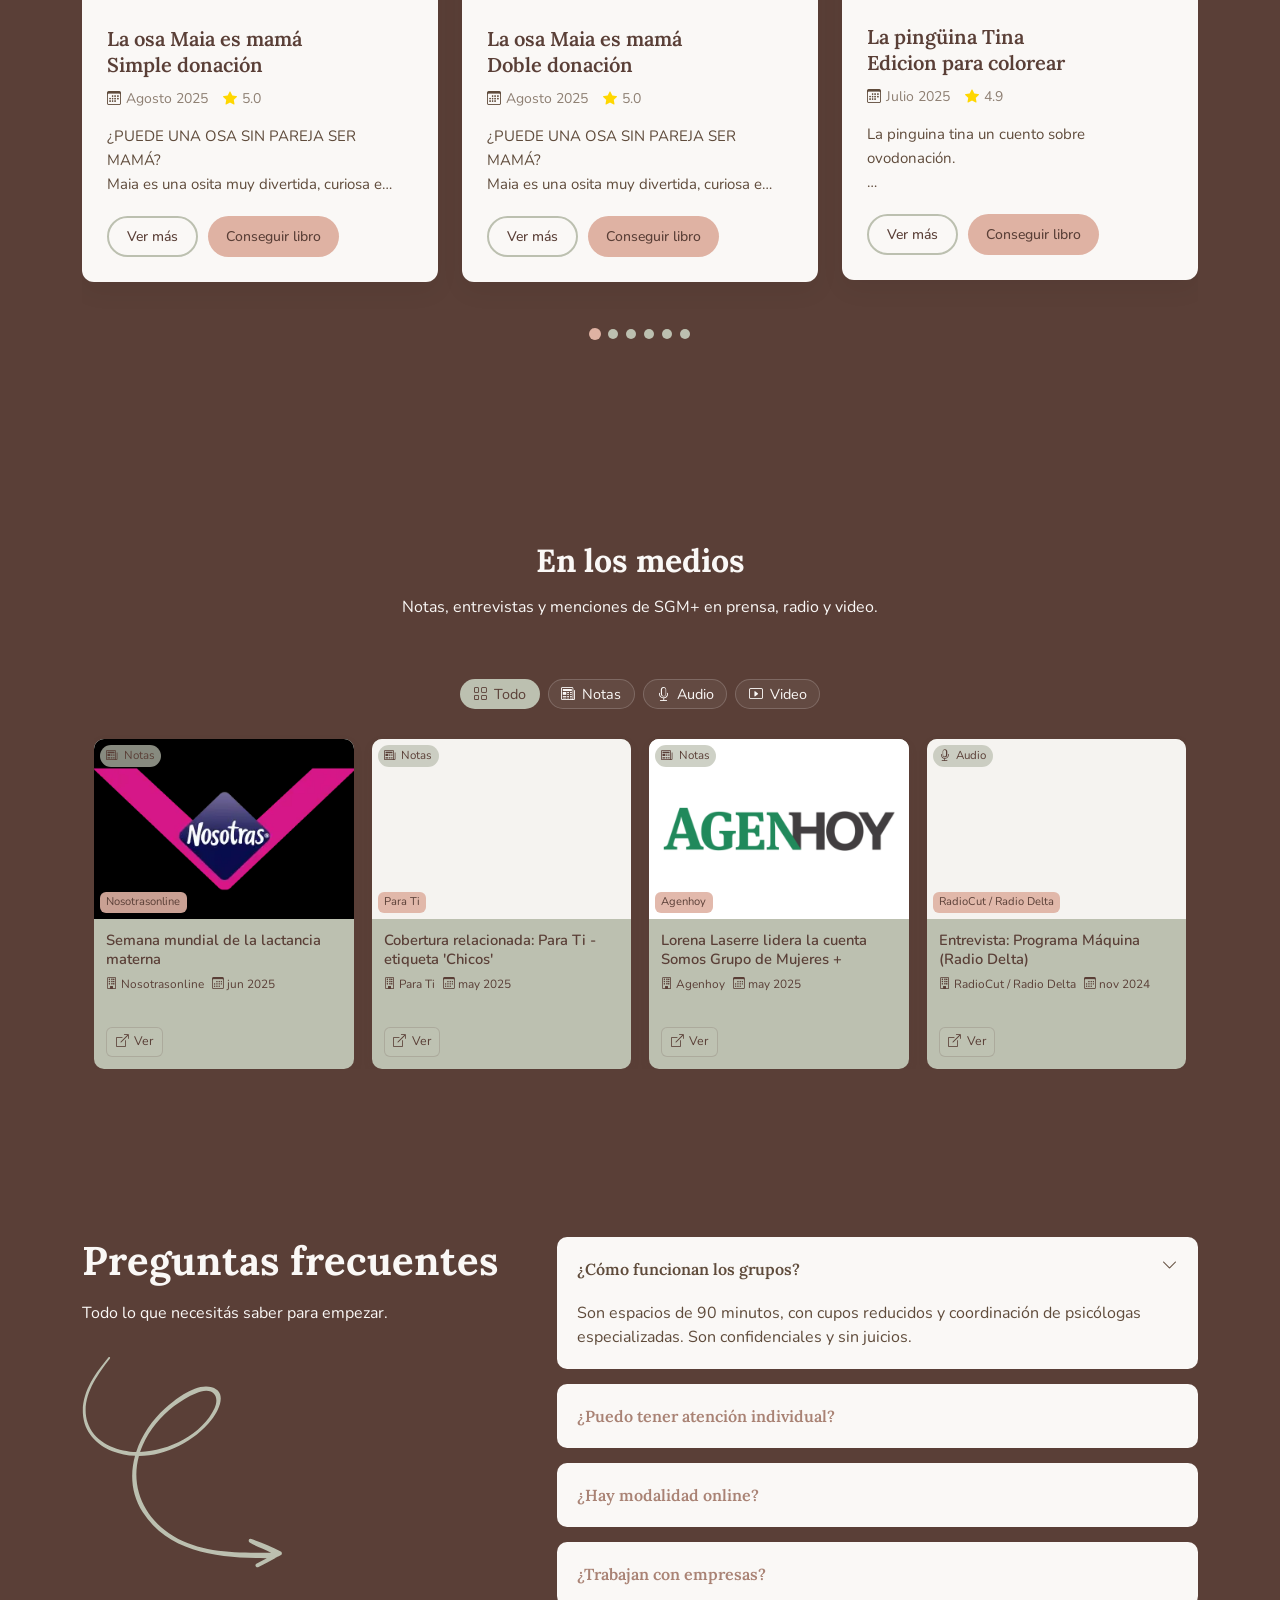
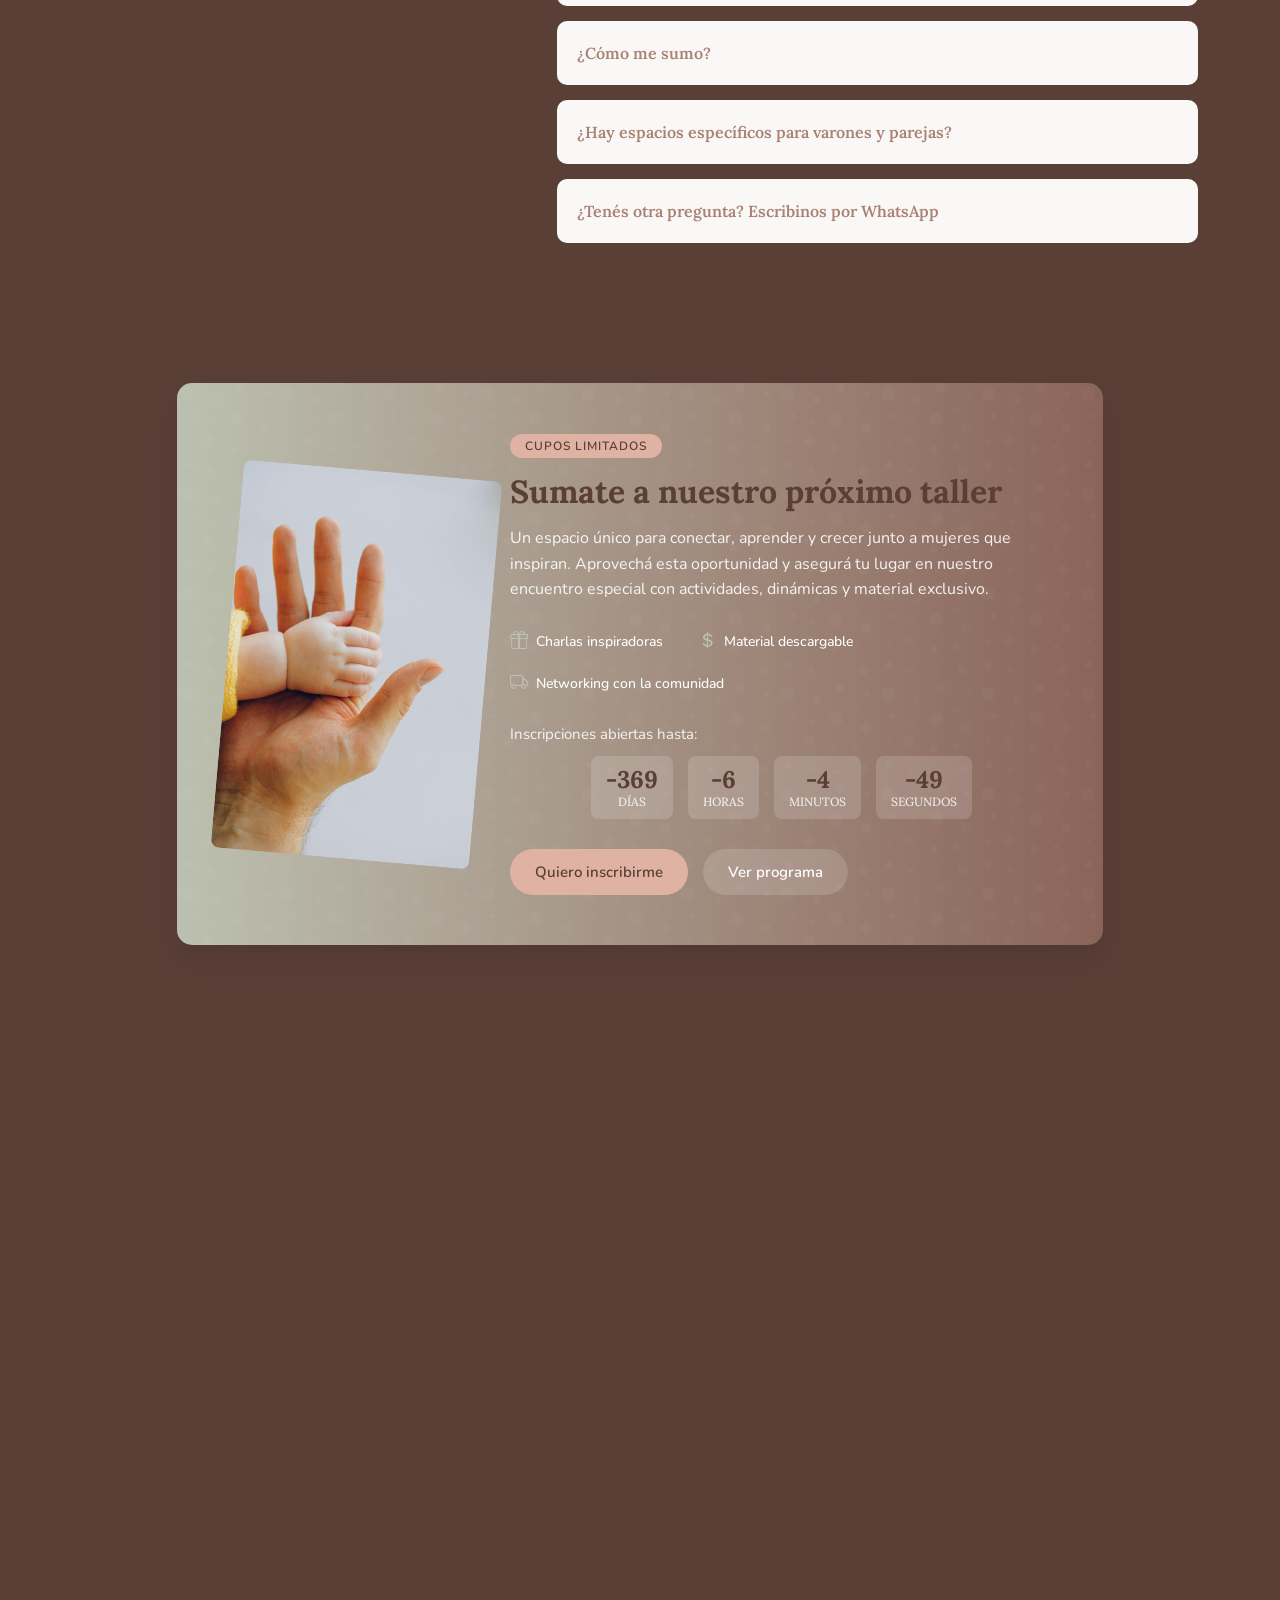
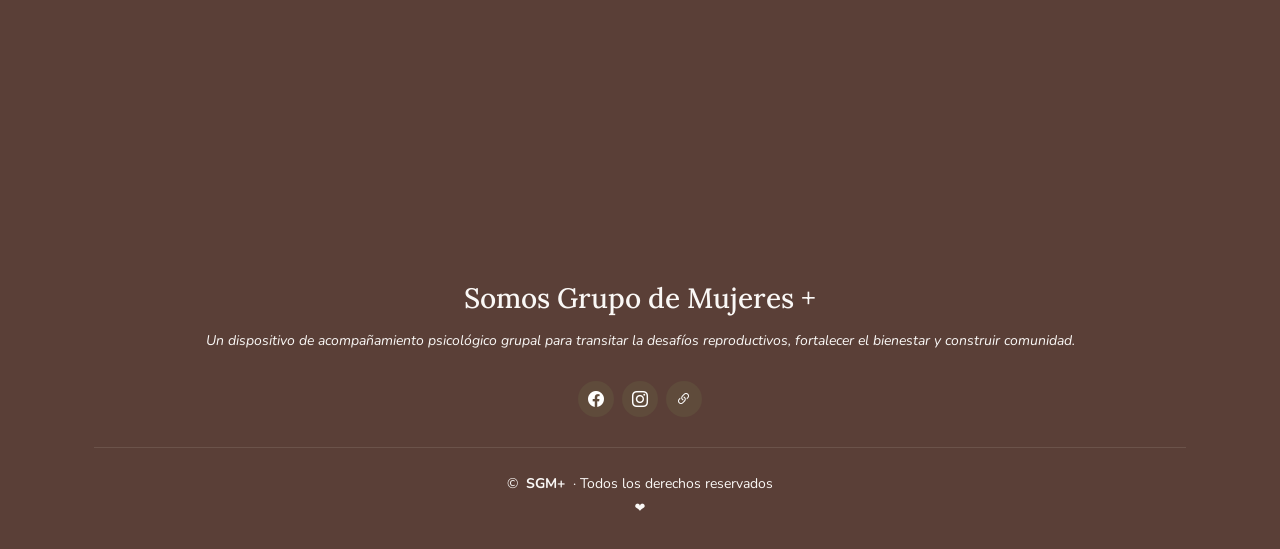
==== commit bc3a9118: "." ====
--- a/mokup_1.html
+++ b/mokup_1.html
@@ -118,22 +118,22 @@
         <div class="hero-swiper swiper">
           <div class="swiper-wrapper">
             <div class="swiper-slide">
-              <img src="assets/img/slider/hero1.jpeg" alt="" class="slide-bg" />
+              <img src="assets/img/slider/hero1.jpeg"  width="1600" height="900" fetchpriority="high" loading="eager" decoding="async" alt="" class="slide-bg swiper-lazy" />
             </div>
             <div class="swiper-slide">
-              <img src="assets/img/slider/hero2.jpeg" alt="" class="slide-bg" />
+              <img src="assets/img/slider/hero2.jpeg"  width="1600" height="900" fetchpriority="high" loading="eager" decoding="async" alt="" class="slide-bg swiper-lazy" />
             </div>
             <div class="swiper-slide">
-              <img src="assets/img/slider/hero3.jpeg" alt="" class="slide-bg" />
+              <img src="assets/img/slider/hero3.jpeg"  width="1600" height="900" fetchpriority="high" loading="eager" decoding="async" alt="" class="slide-bg swiper-lazy" />
             </div>
             <div class="swiper-slide">
-              <img src="assets/img/slider/hero4.jpeg" alt="" class="slide-bg" />
+              <img src="assets/img/slider/hero4.jpeg"  width="1600" height="900" fetchpriority="high" loading="eager" decoding="async" alt="" class="slide-bg swiper-lazy" />
             </div>
             <div class="swiper-slide">
-              <img src="assets/img/slider/hero5.jpeg" alt="" class="slide-bg" />
+              <img src="assets/img/slider/hero5.jpeg"  width="1600" height="900" fetchpriority="high" loading="eager" decoding="async" alt="" class="slide-bg swiper-lazy" />
             </div>
             <div class="swiper-slide">
-              <img src="assets/img/slider/hero6.jpeg" alt="" class="slide-bg" />
+              <img src="assets/img/slider/hero6.jpeg"  width="1600" height="900" fetchpriority="high" loading="eager" decoding="async" alt="" class="slide-bg swiper-lazy" />
             </div>
           </div>
 
@@ -2209,7 +2209,7 @@
     ></script>
     <!-- <script src="assets/vendor/php-email-form/validate.js"></script> -->
     <script src="assets/vendor/aos/aos.js" defer></script>
-    <script src="assets/vendor/swiper/swiper-bundle.min.js" defer></script>
+    <script src="assets/vendor/swiper/swiper-bundle.min.js"></script>
 
     <script>
       document.addEventListener("click", function (e) {
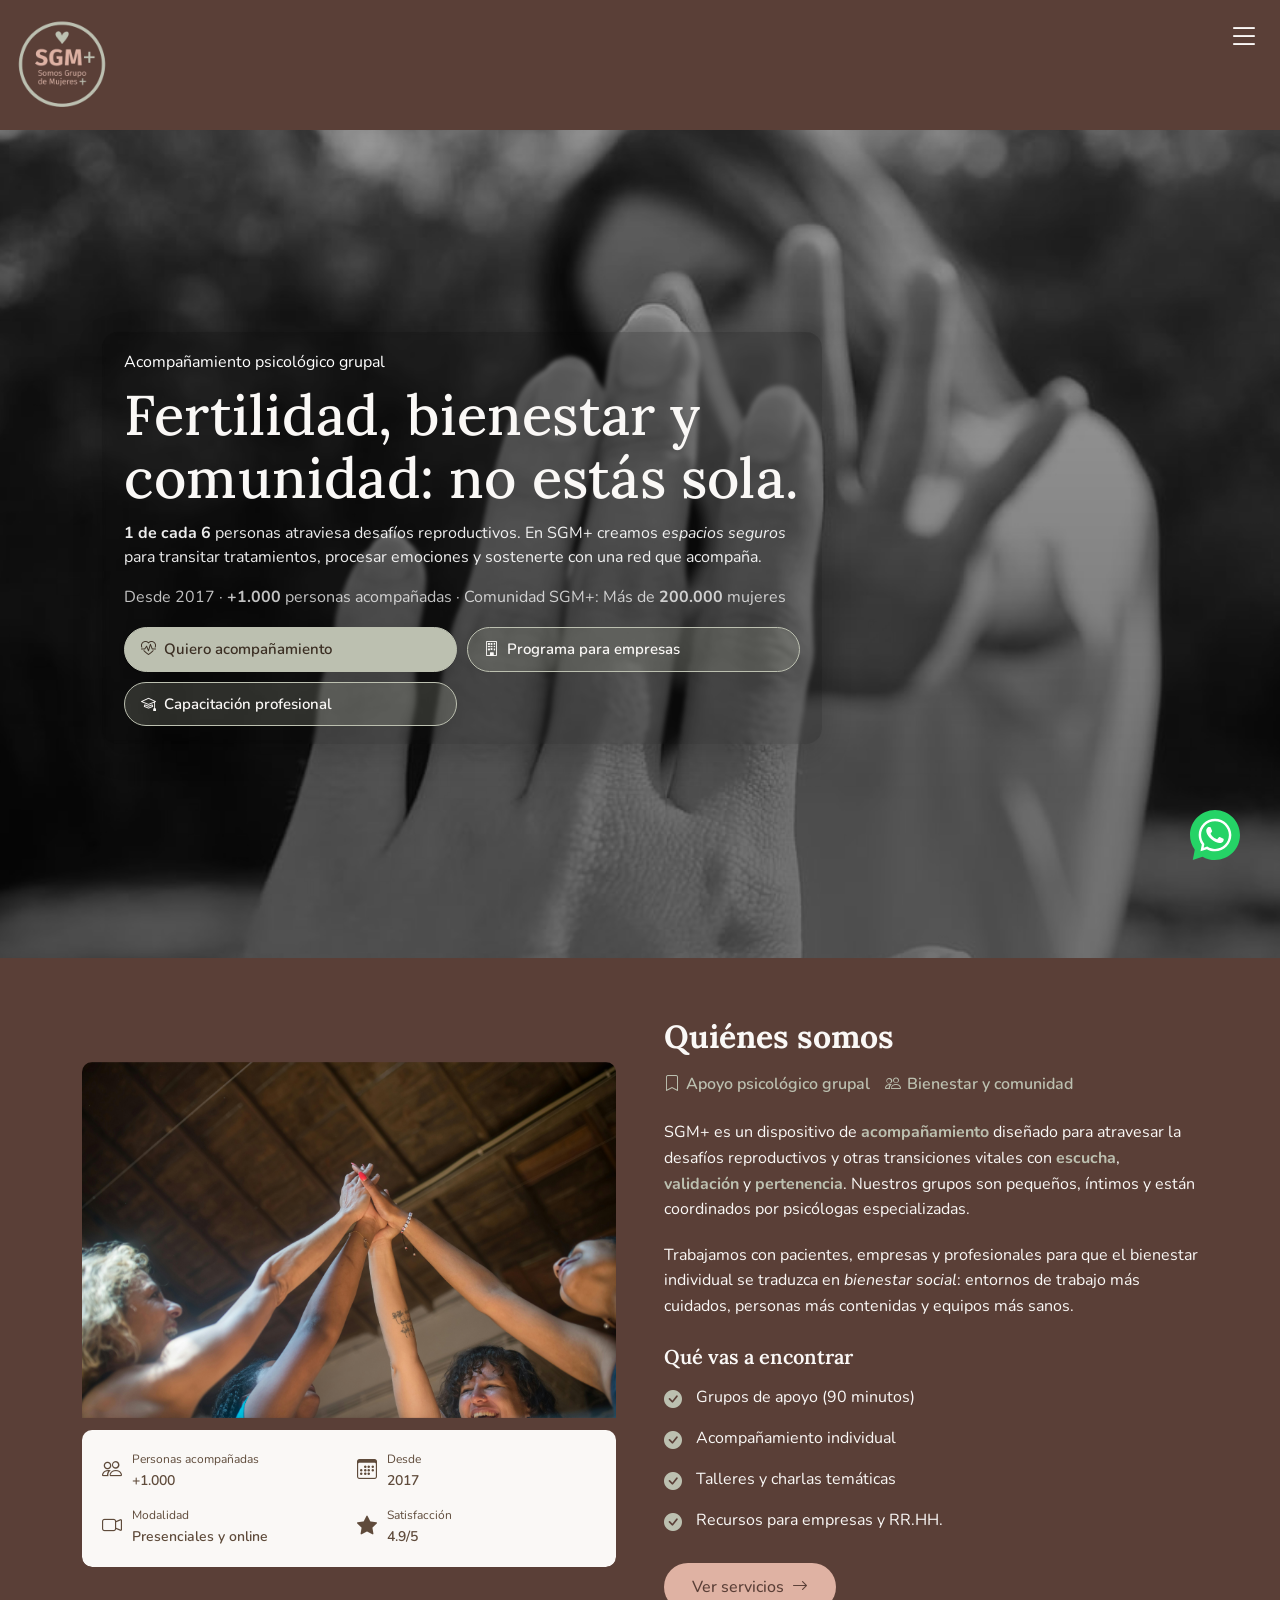
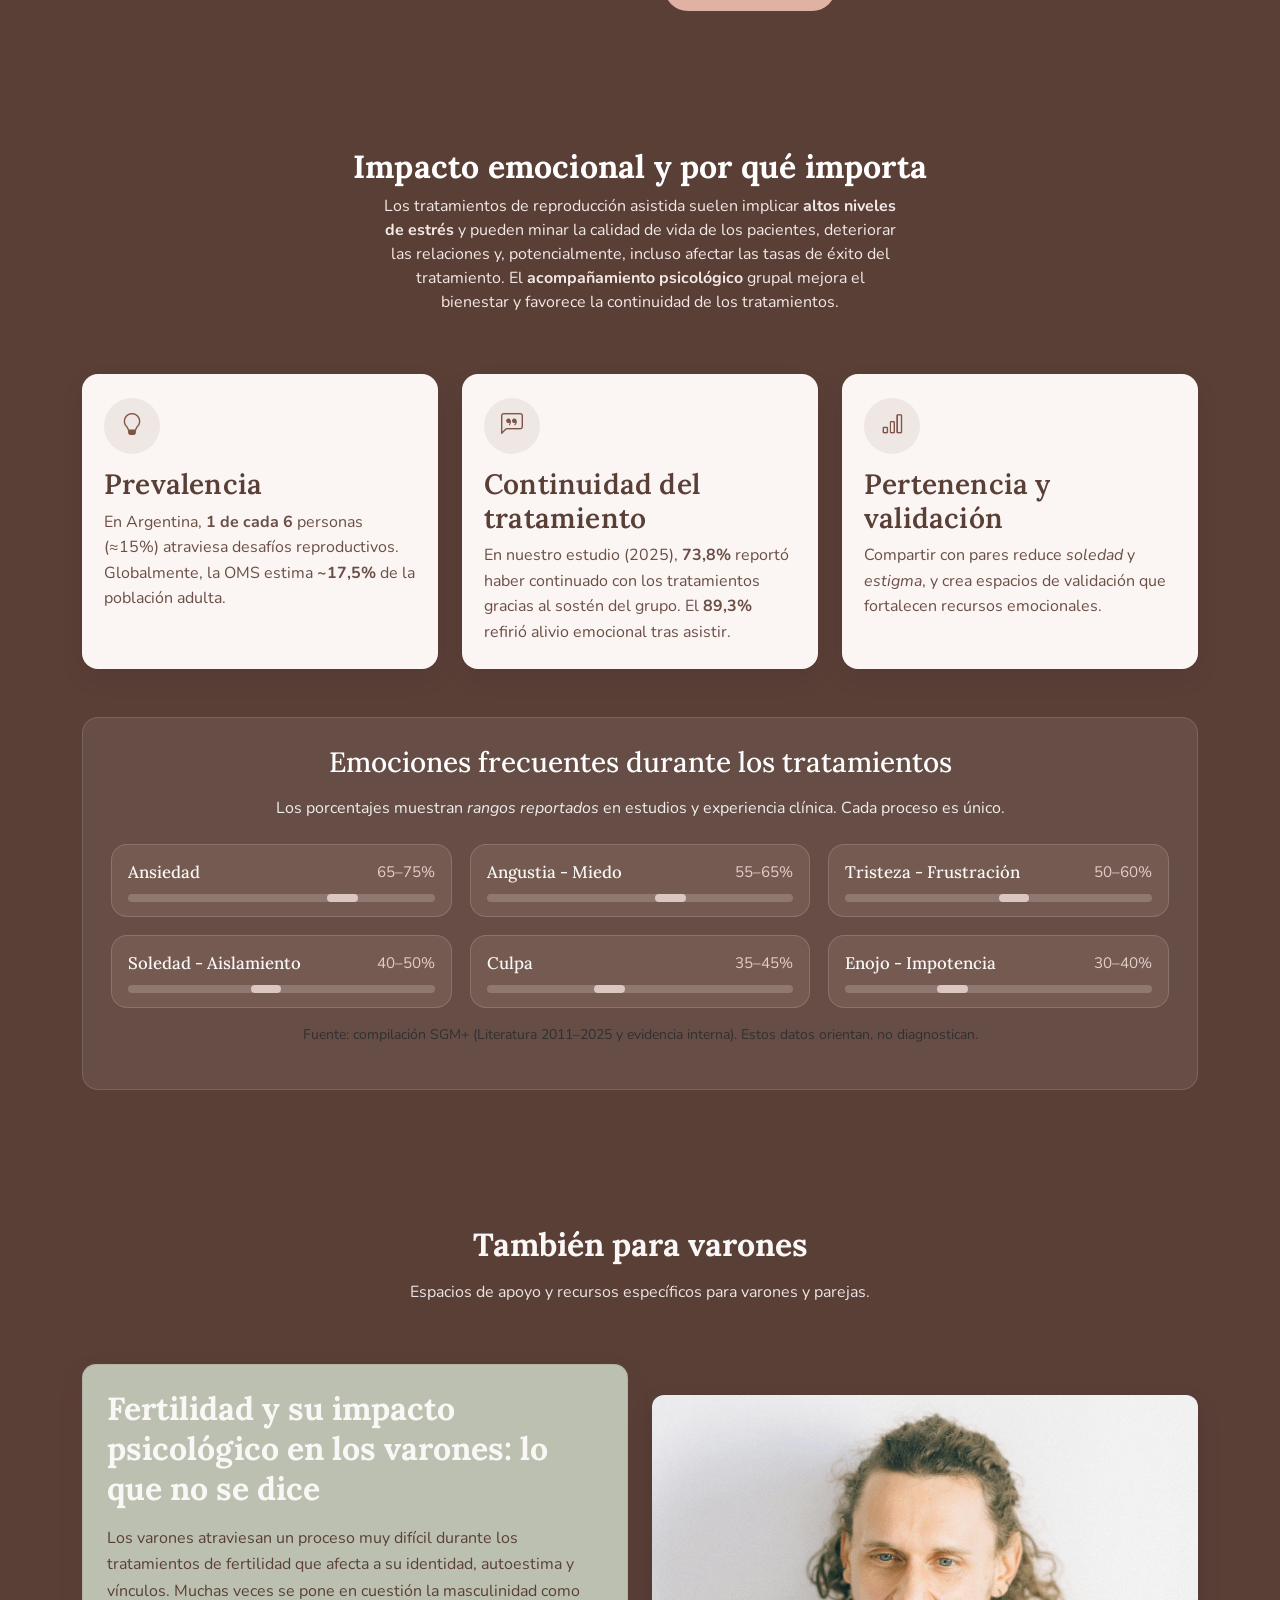
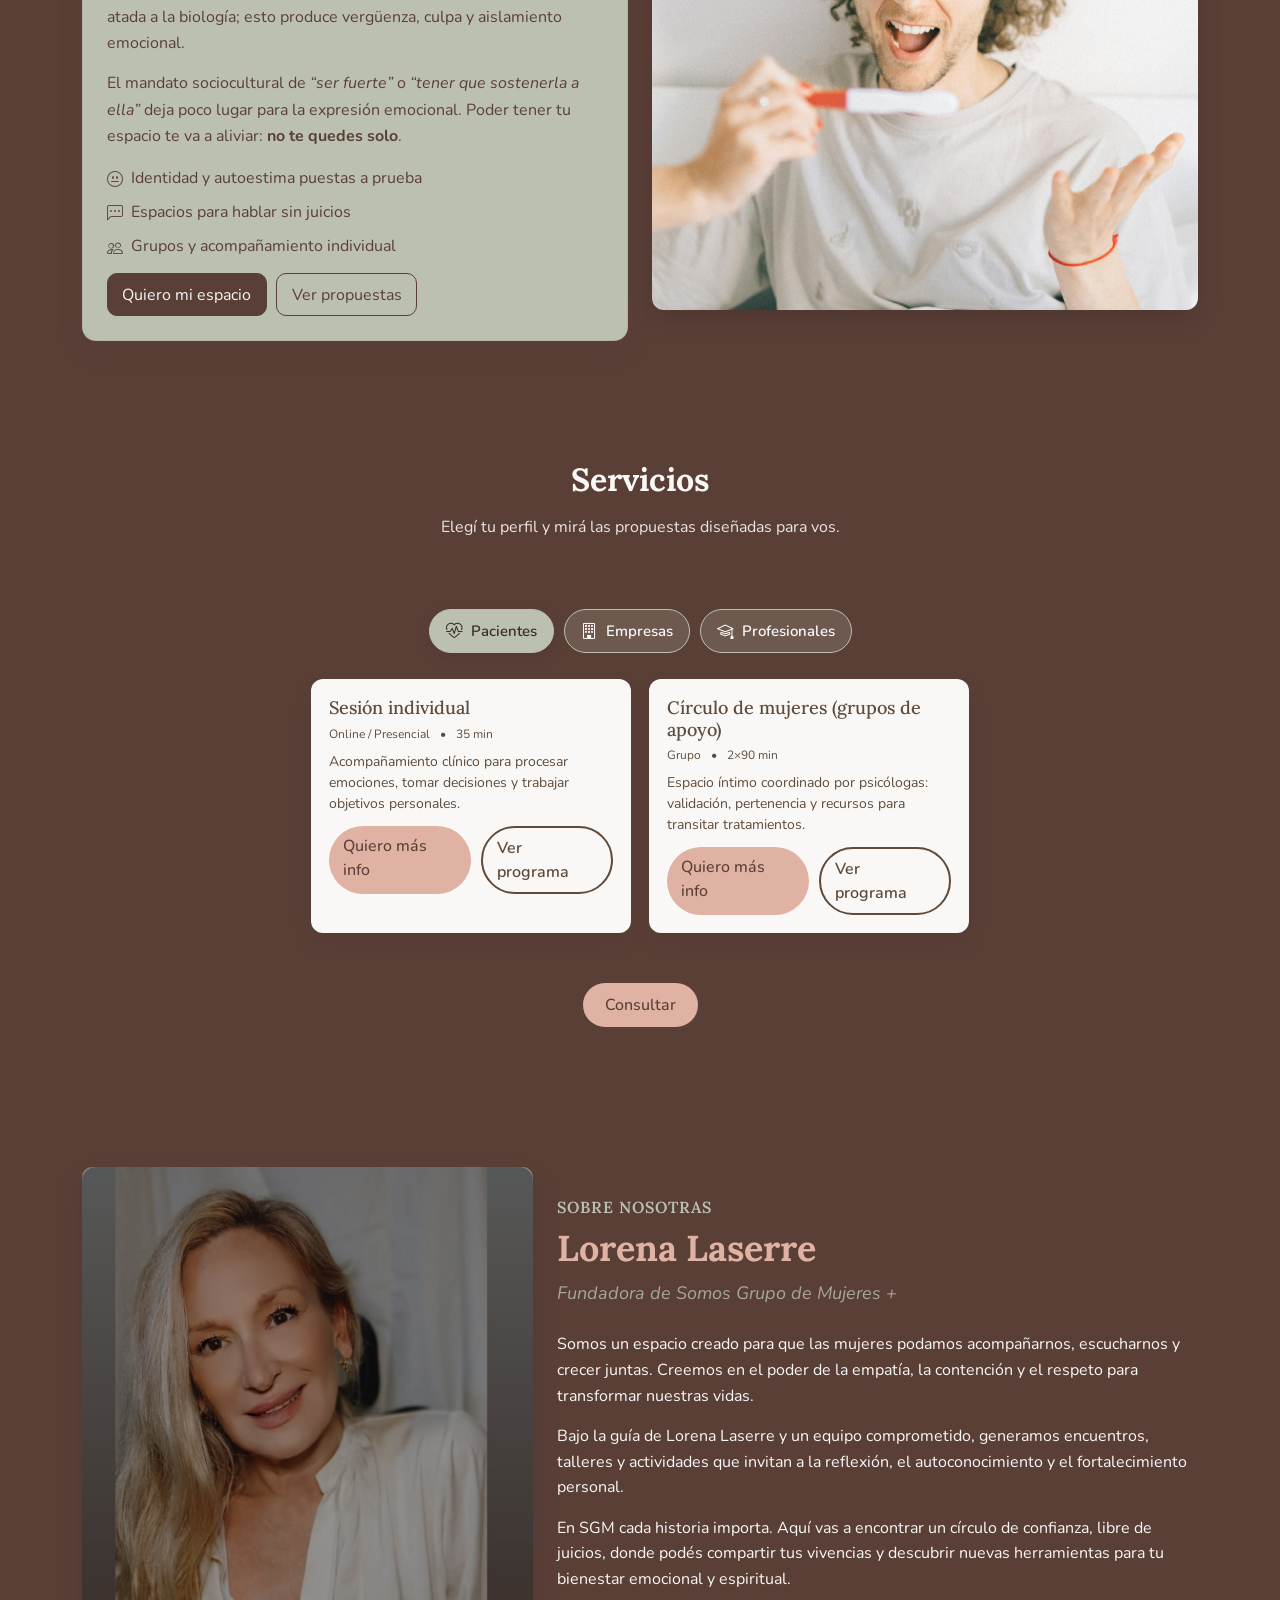
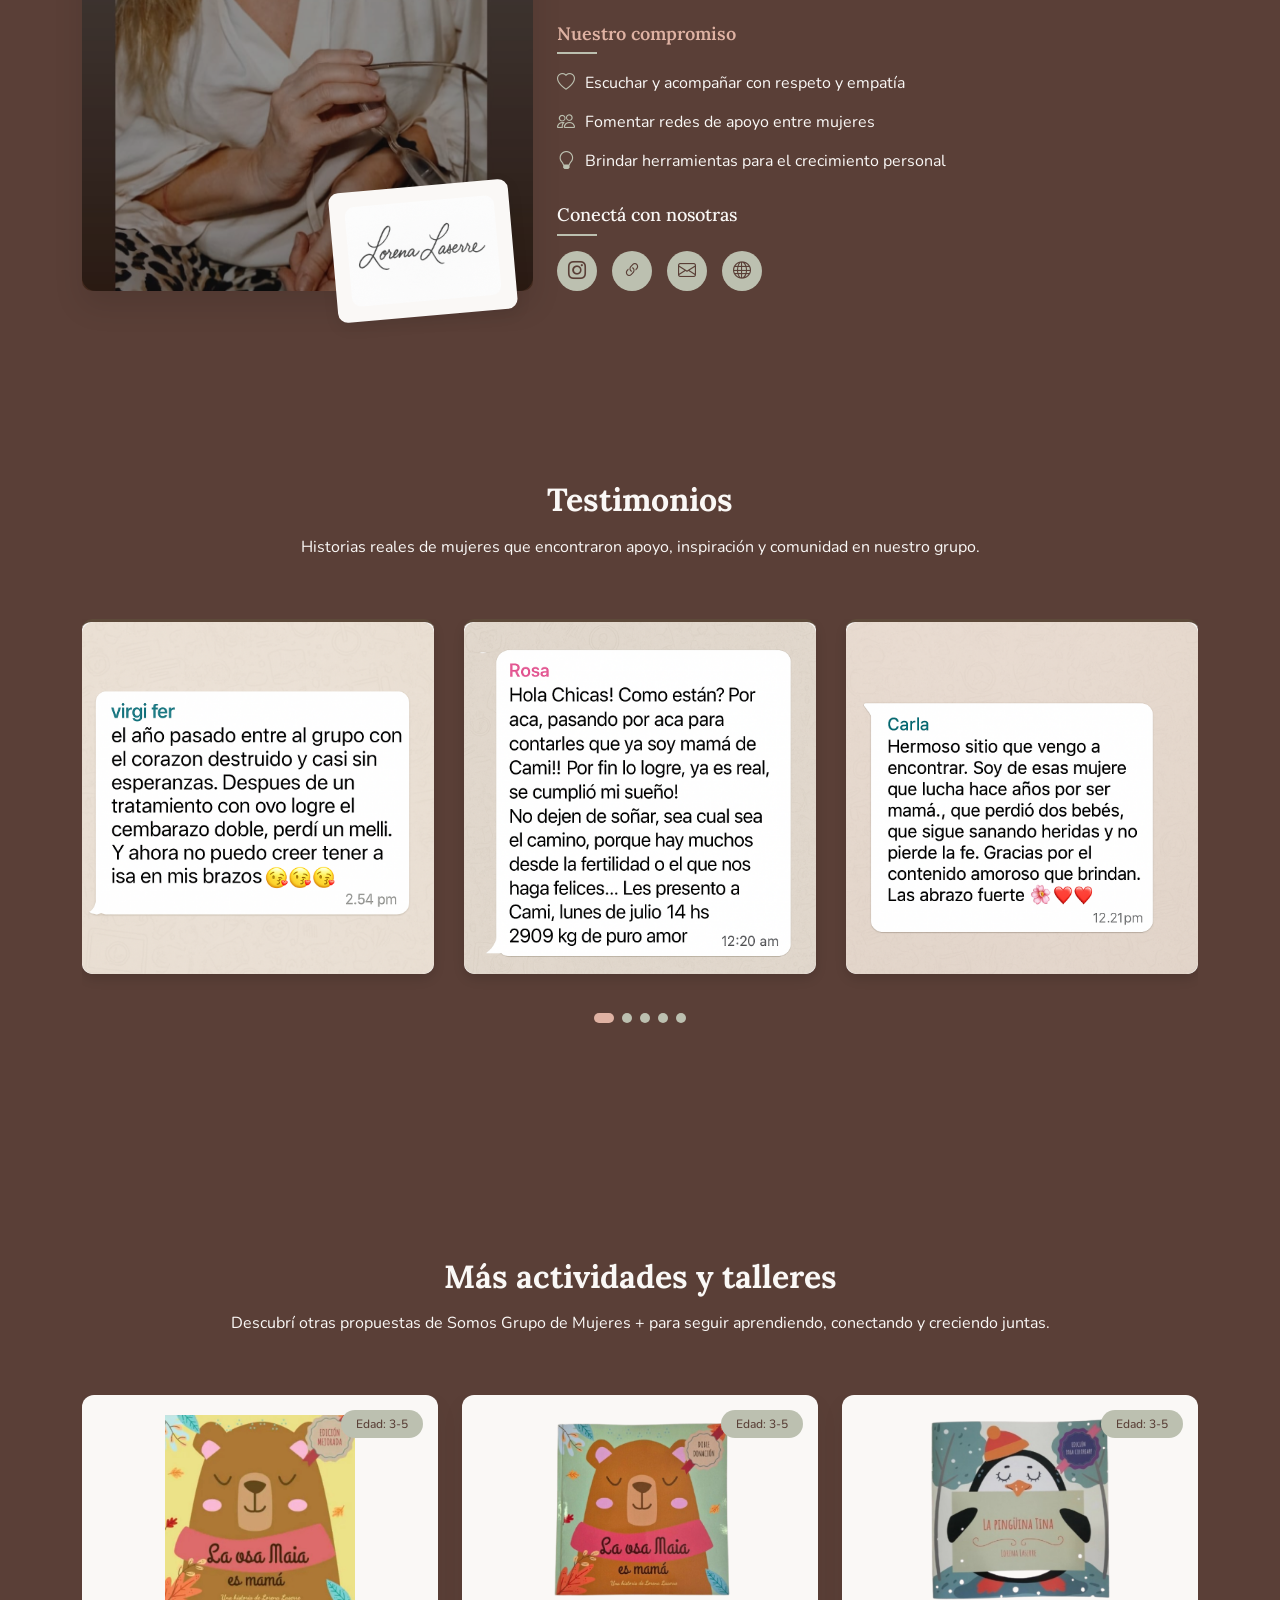
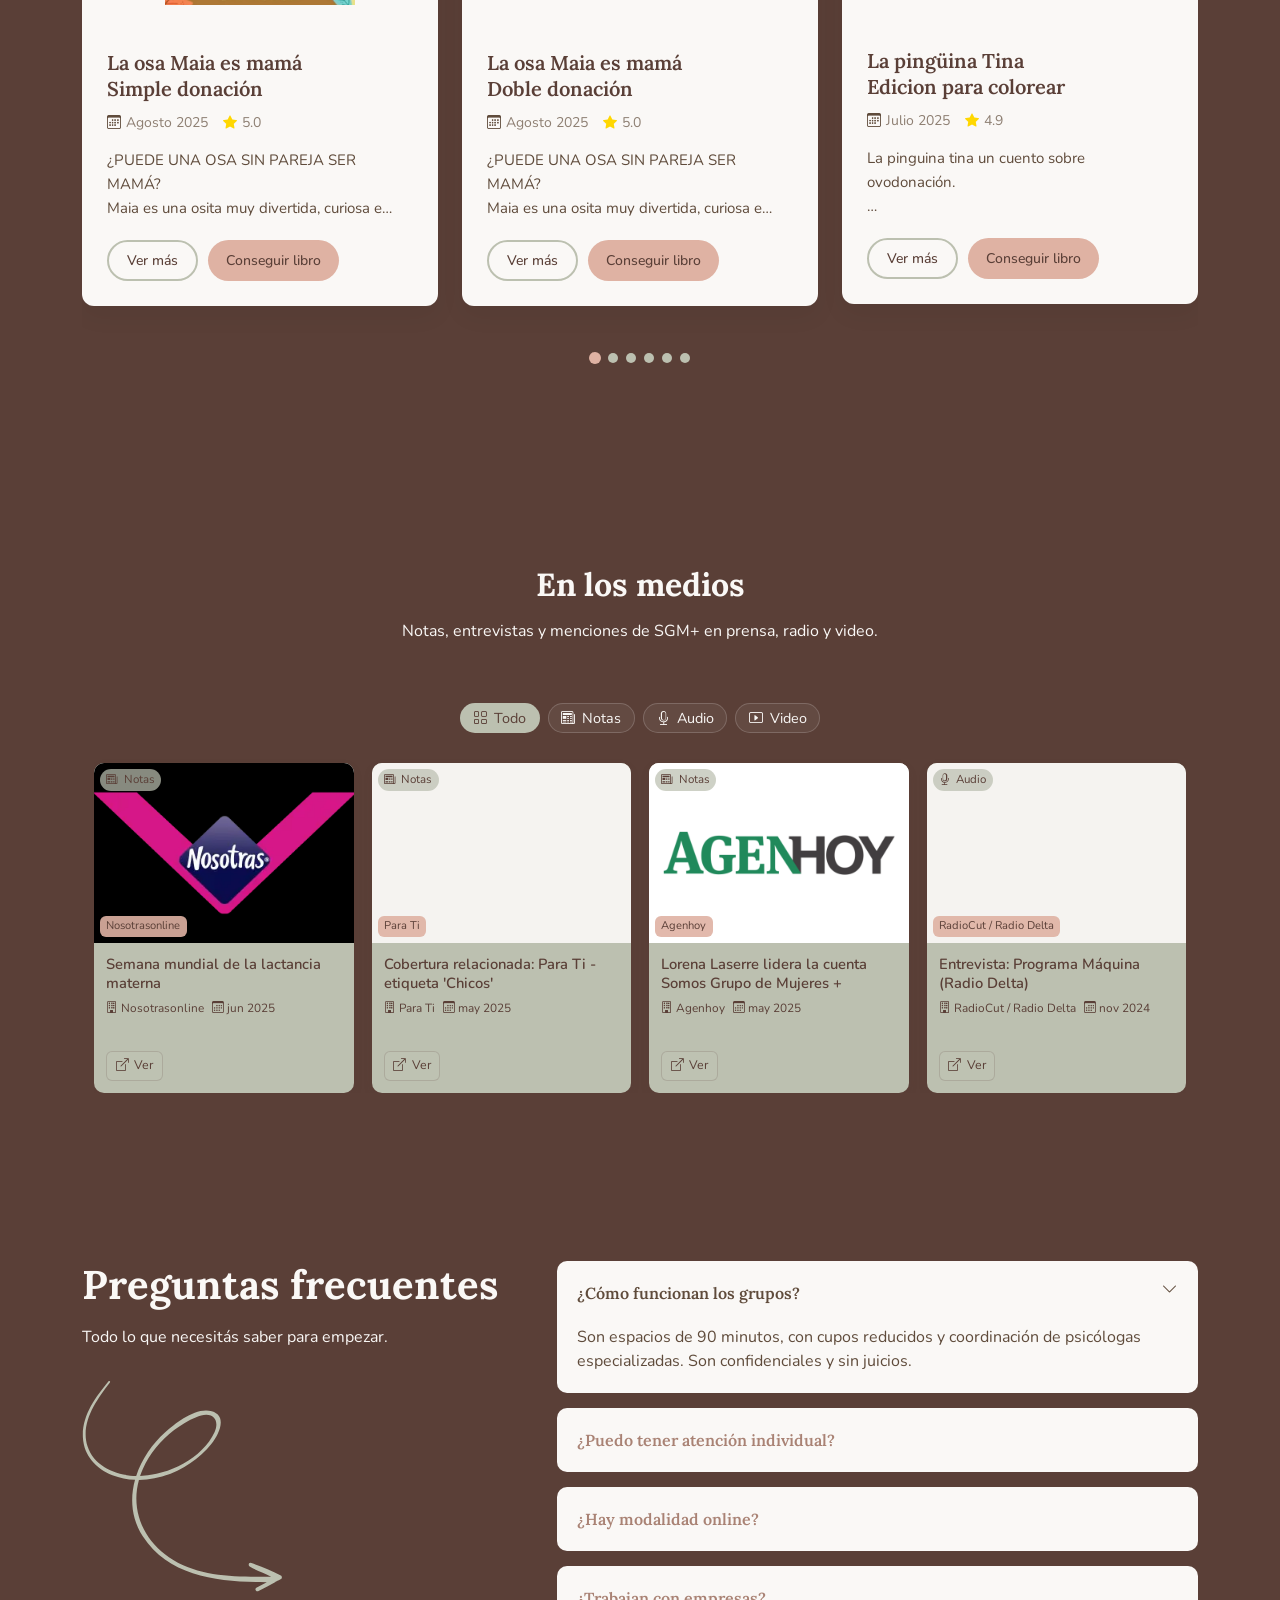
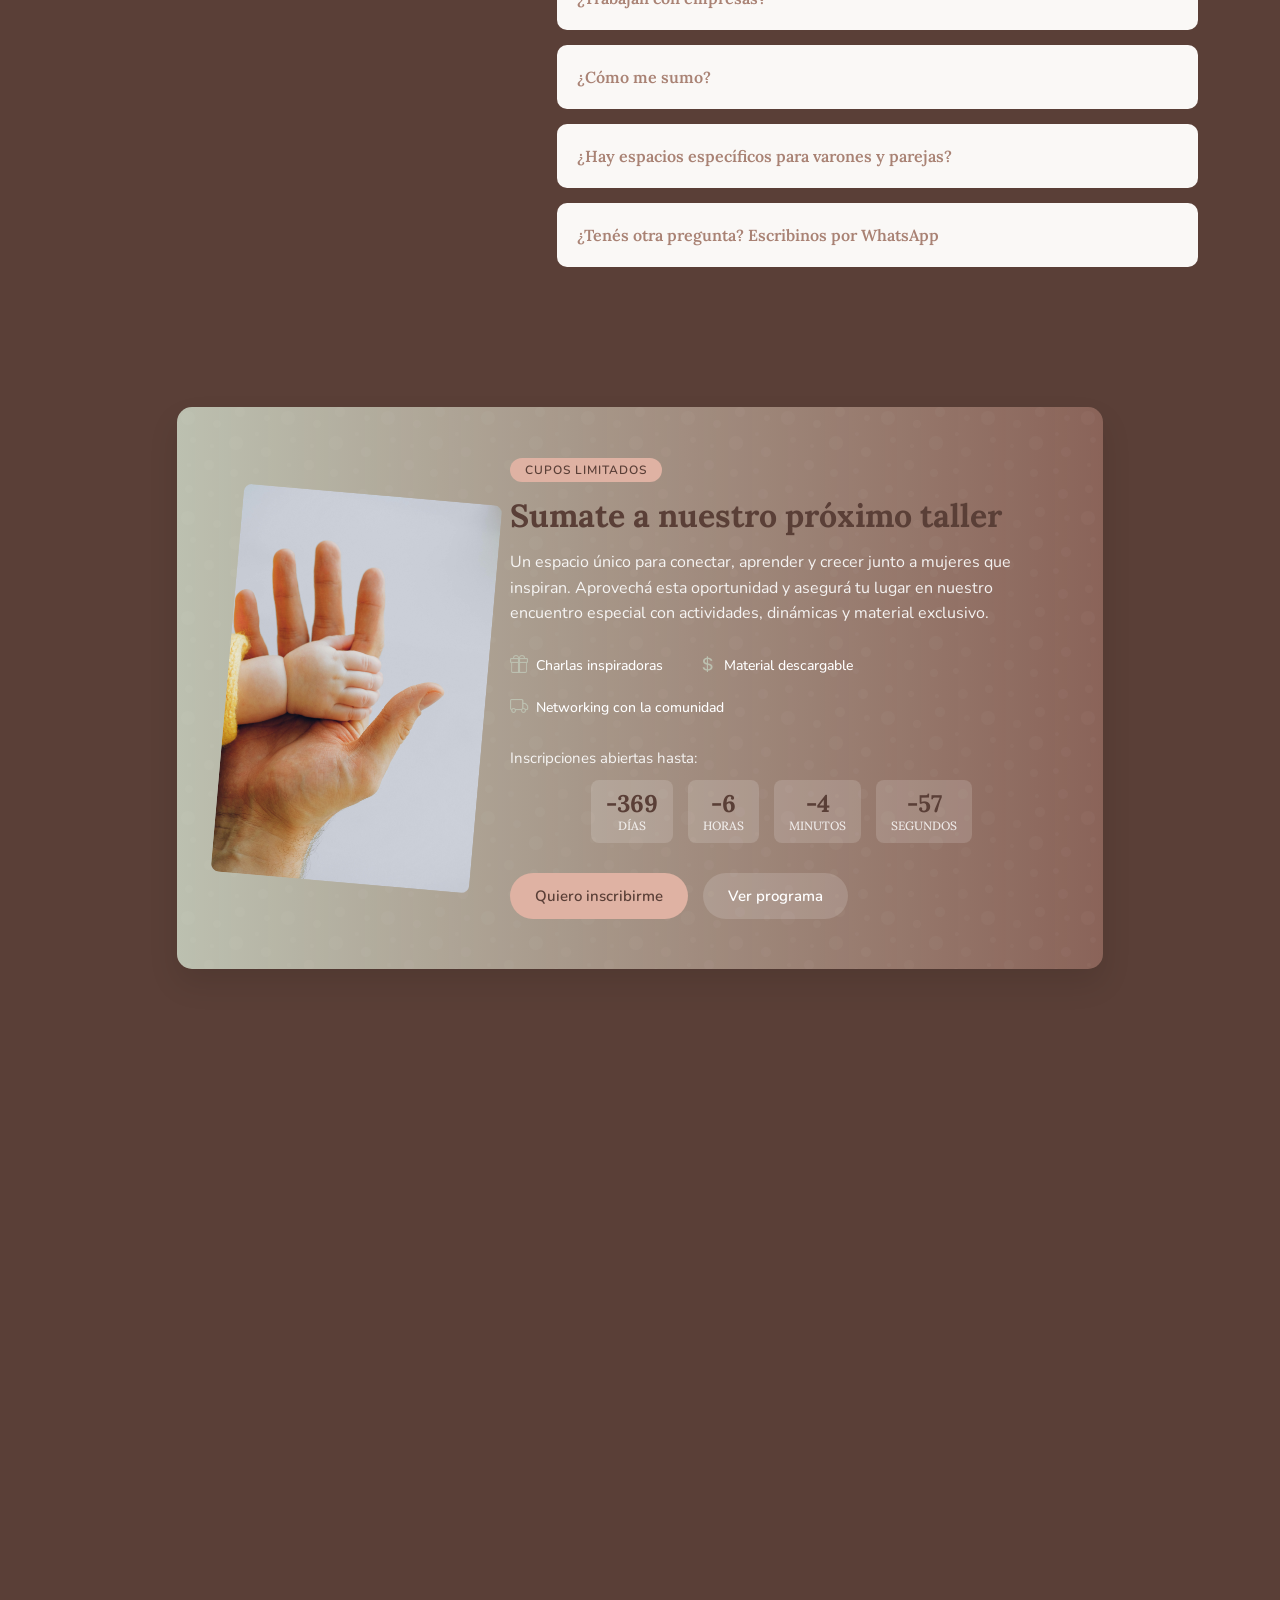
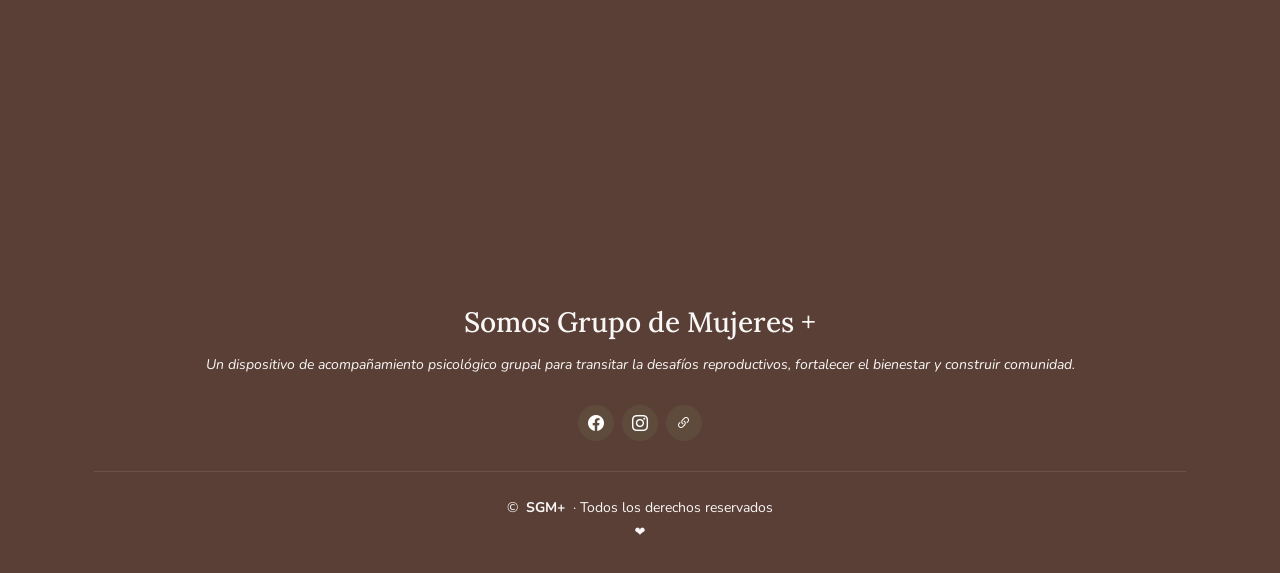
==== commit 563ad49e: "." ====
--- a/mokup_1.html
+++ b/mokup_1.html
@@ -118,22 +118,76 @@
         <div class="hero-swiper swiper">
           <div class="swiper-wrapper">
             <div class="swiper-slide">
-              <img src="assets/img/slider/hero1.jpeg"  width="1600" height="900" fetchpriority="high" loading="eager" decoding="async" alt="" class="slide-bg swiper-lazy" />
+              <img
+                src="assets/img/slider/hero1.jpeg"
+                width="1600"
+                height="900"
+                fetchpriority="high"
+                loading="eager"
+                decoding="async"
+                alt=""
+                class="slide-bg swiper-lazy"
+              />
             </div>
             <div class="swiper-slide">
-              <img src="assets/img/slider/hero2.jpeg"  width="1600" height="900" fetchpriority="high" loading="eager" decoding="async" alt="" class="slide-bg swiper-lazy" />
+              <img
+                src="assets/img/slider/hero2.jpeg"
+                width="1600"
+                height="900"
+                fetchpriority="high"
+                loading="eager"
+                decoding="async"
+                alt=""
+                class="slide-bg swiper-lazy"
+              />
             </div>
             <div class="swiper-slide">
-              <img src="assets/img/slider/hero3.jpeg"  width="1600" height="900" fetchpriority="high" loading="eager" decoding="async" alt="" class="slide-bg swiper-lazy" />
+              <img
+                src="assets/img/slider/hero3.jpeg"
+                width="1600"
+                height="900"
+                fetchpriority="high"
+                loading="eager"
+                decoding="async"
+                alt=""
+                class="slide-bg swiper-lazy"
+              />
             </div>
             <div class="swiper-slide">
-              <img src="assets/img/slider/hero4.jpeg"  width="1600" height="900" fetchpriority="high" loading="eager" decoding="async" alt="" class="slide-bg swiper-lazy" />
+              <img
+                src="assets/img/slider/hero4.jpeg"
+                width="1600"
+                height="900"
+                fetchpriority="high"
+                loading="eager"
+                decoding="async"
+                alt=""
+                class="slide-bg swiper-lazy"
+              />
             </div>
             <div class="swiper-slide">
-              <img src="assets/img/slider/hero5.jpeg"  width="1600" height="900" fetchpriority="high" loading="eager" decoding="async" alt="" class="slide-bg swiper-lazy" />
+              <img
+                src="assets/img/slider/hero5.jpeg"
+                width="1600"
+                height="900"
+                fetchpriority="high"
+                loading="eager"
+                decoding="async"
+                alt=""
+                class="slide-bg swiper-lazy"
+              />
             </div>
             <div class="swiper-slide">
-              <img src="assets/img/slider/hero6.jpeg"  width="1600" height="900" fetchpriority="high" loading="eager" decoding="async" alt="" class="slide-bg swiper-lazy" />
+              <img
+                src="assets/img/slider/hero6.jpeg"
+                width="1600"
+                height="900"
+                fetchpriority="high"
+                loading="eager"
+                decoding="async"
+                alt=""
+                class="slide-bg swiper-lazy"
+              />
             </div>
           </div>
 
@@ -371,10 +425,11 @@
           <h2 id="features-title">Impacto emocional y por qué importa</h2>
           <p>
             Los tratamientos de reproducción asistida suelen implicar
-            <strong>altos niveles de estrés</strong> y pueden afectar la
-            <strong>adherencia terapéutica</strong>. El acompañamiento
-            psicológico grupal mejora el bienestar y favorece la continuidad de
-            los tratamientos.
+            <strong>altos niveles de estrés</strong> y pueden minar la calidad
+            de vida de los pacientes, deteriorar las relaciones y,
+            potencialmente, incluso afectar las tasas de éxito del tratamiento.
+            El <strong>acompañamiento psicológico</strong> grupal mejora el bienestar y
+            favorece la continuidad de los tratamientos.
           </p>
         </div>
         <!-- End Section Title -->
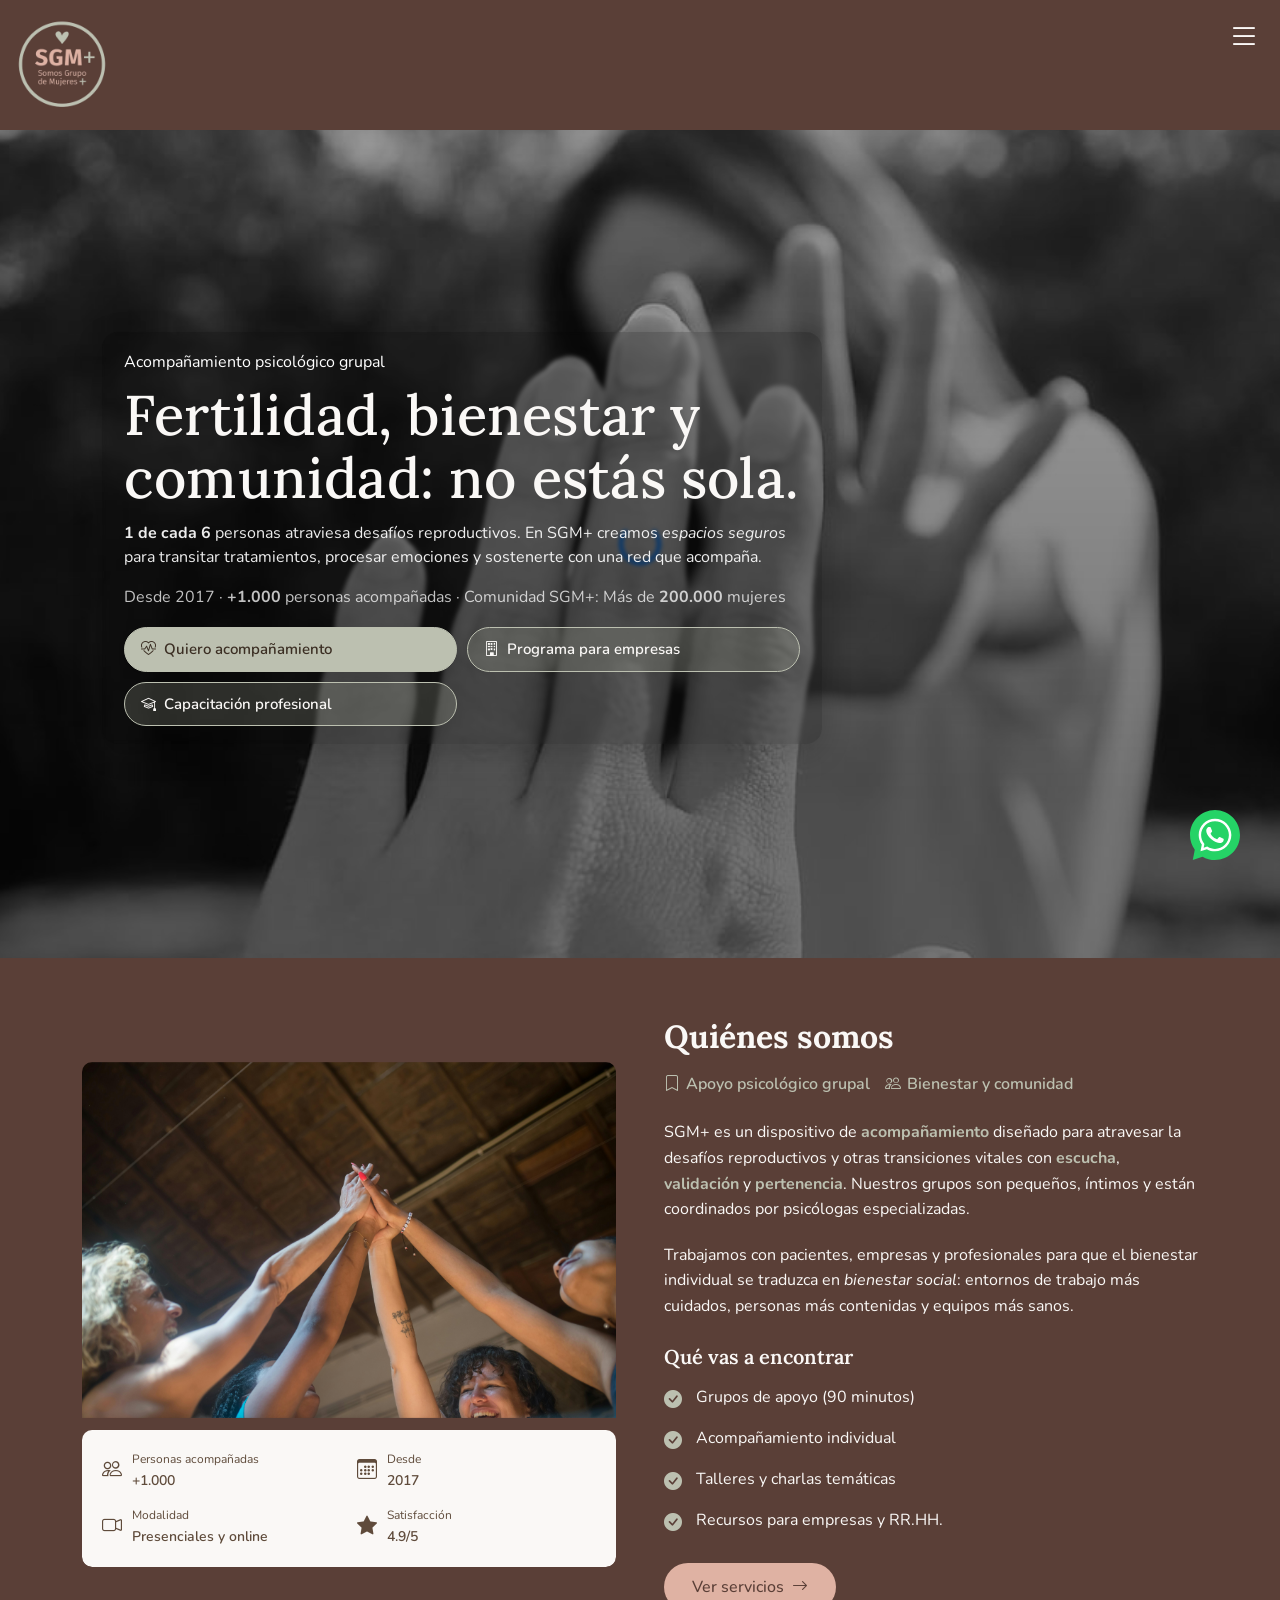
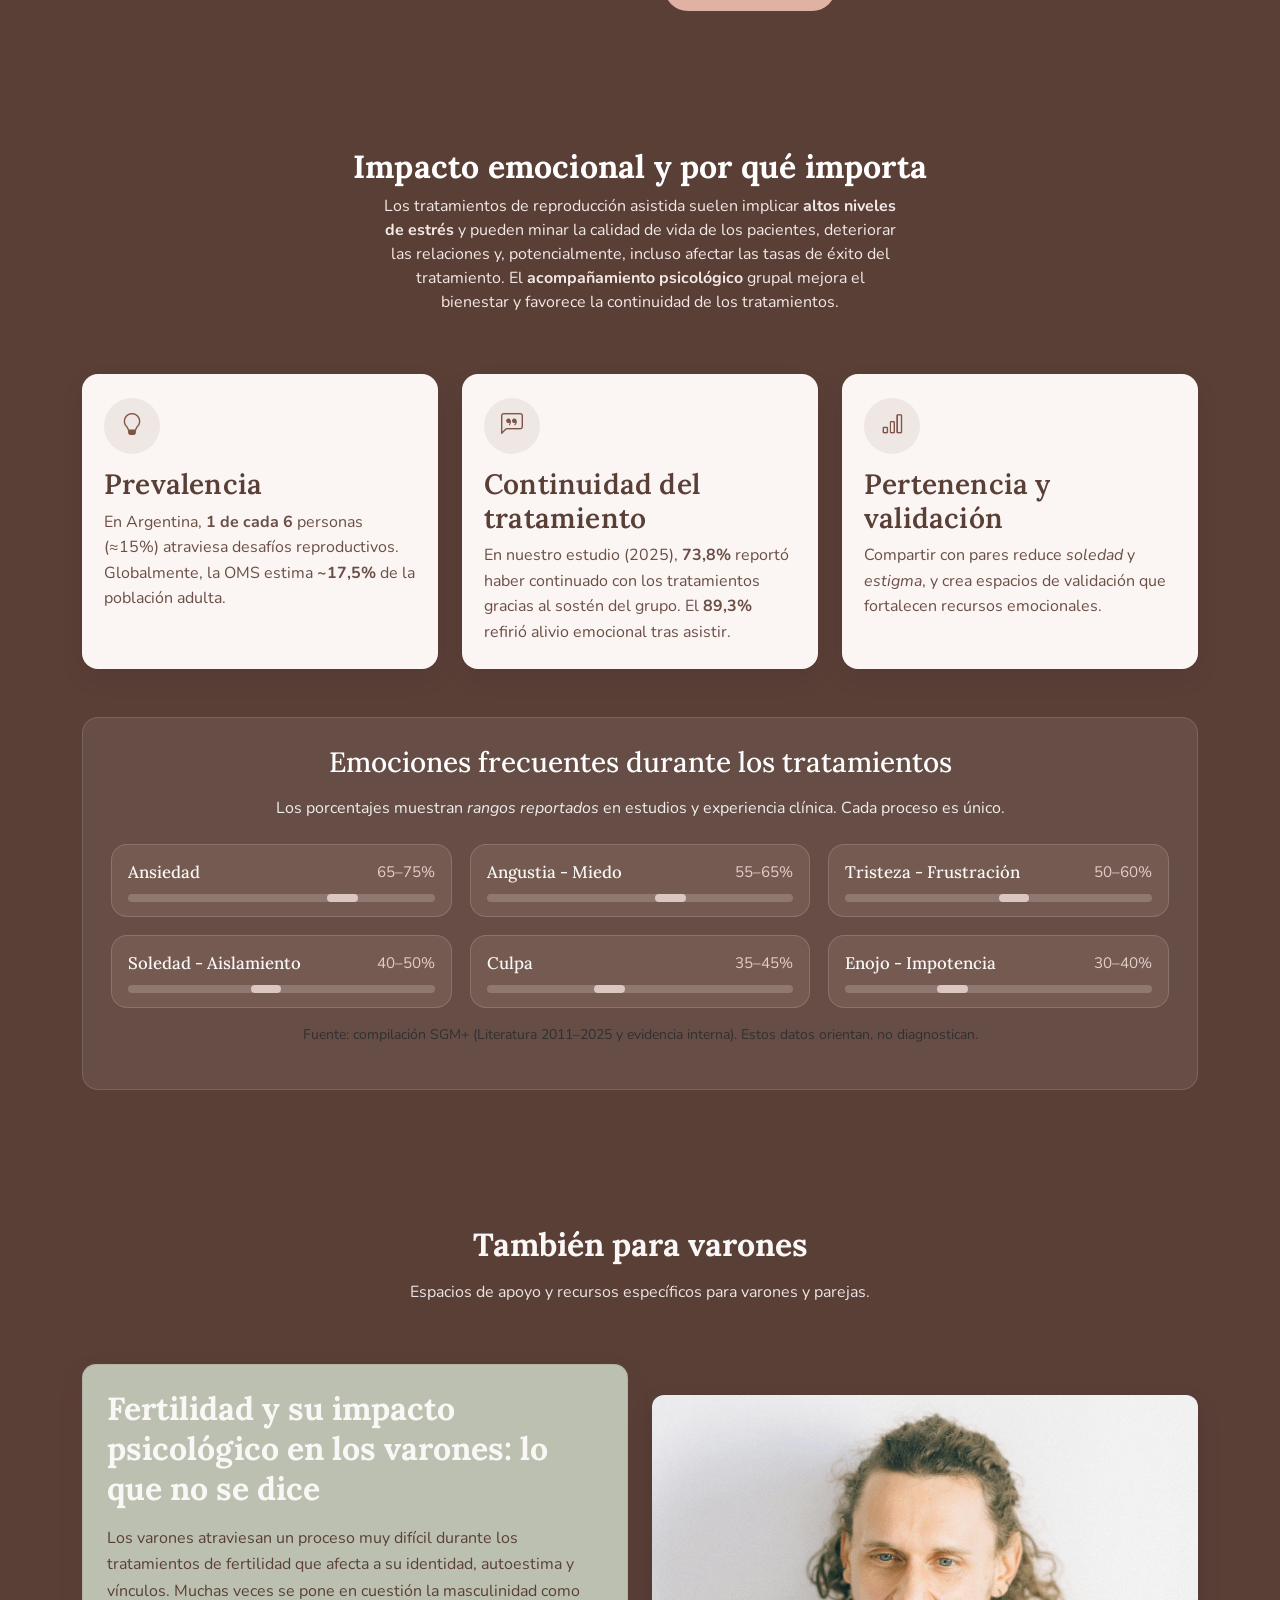
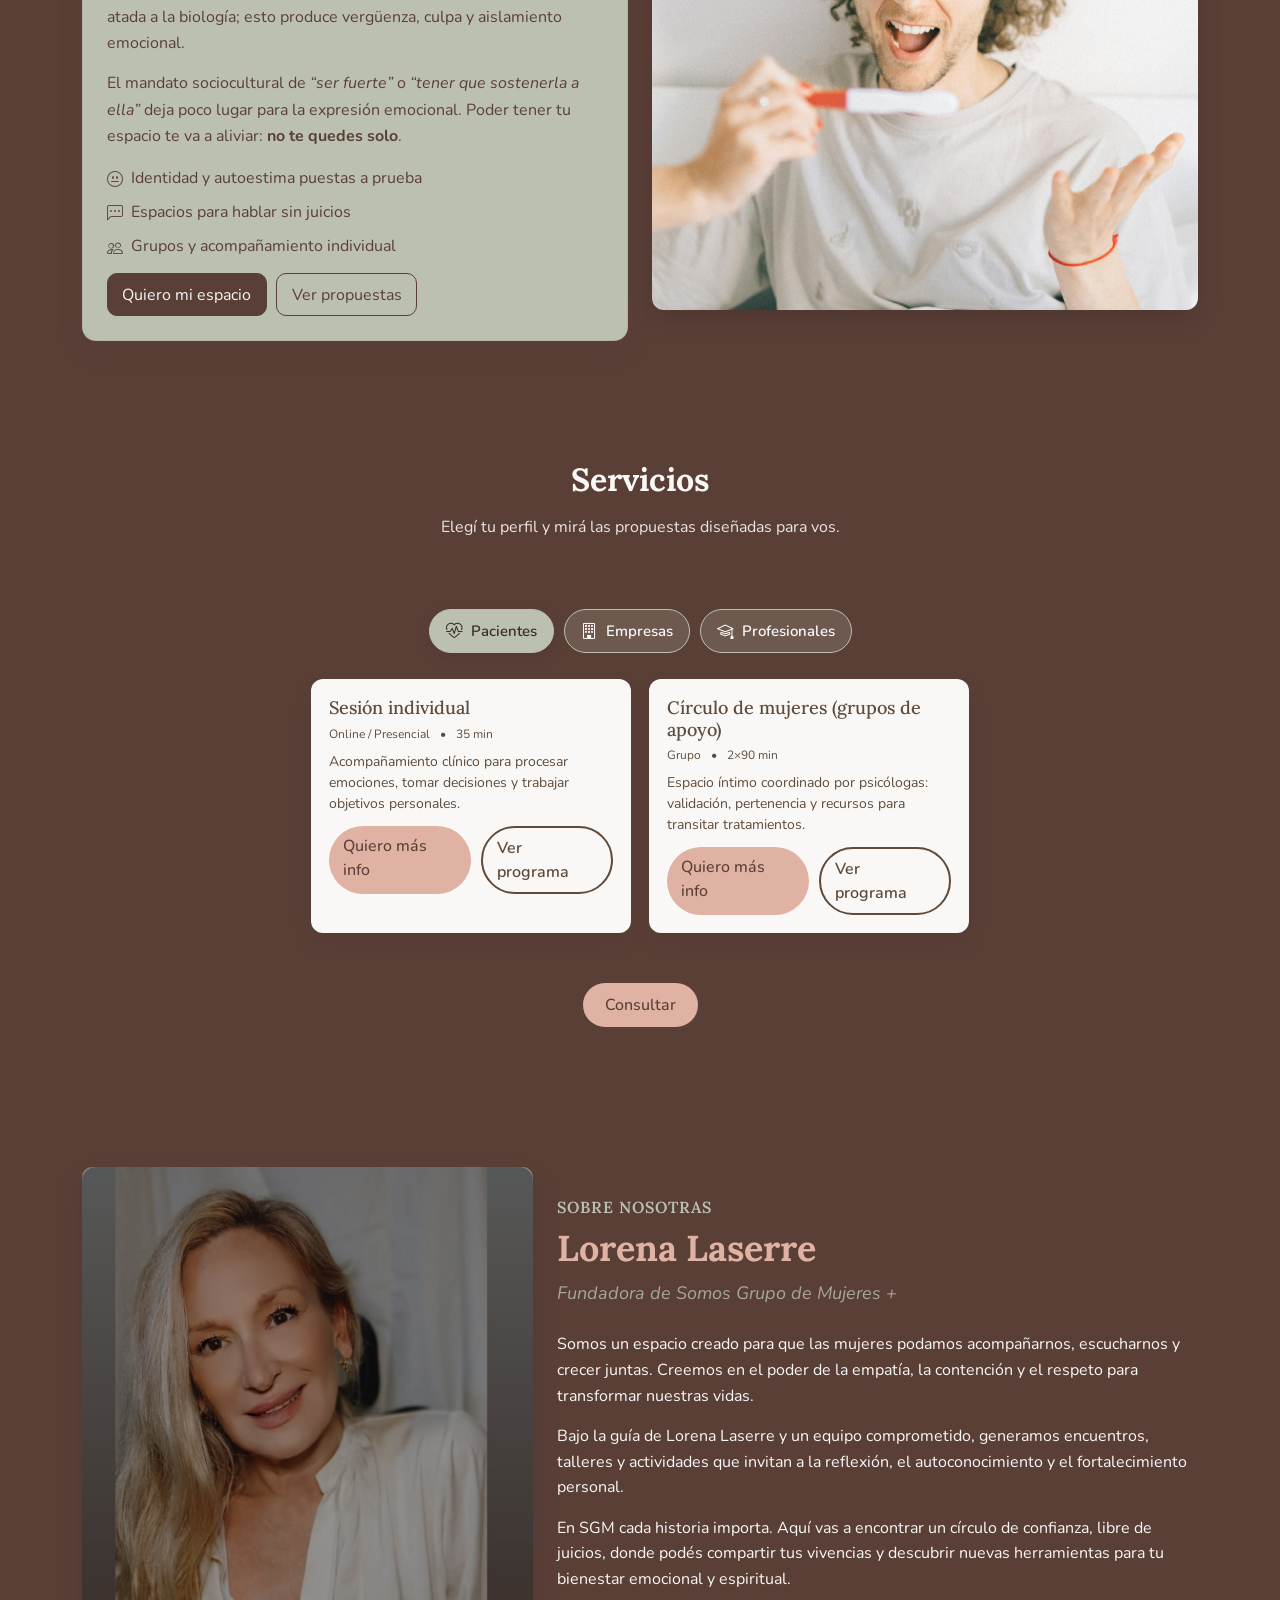
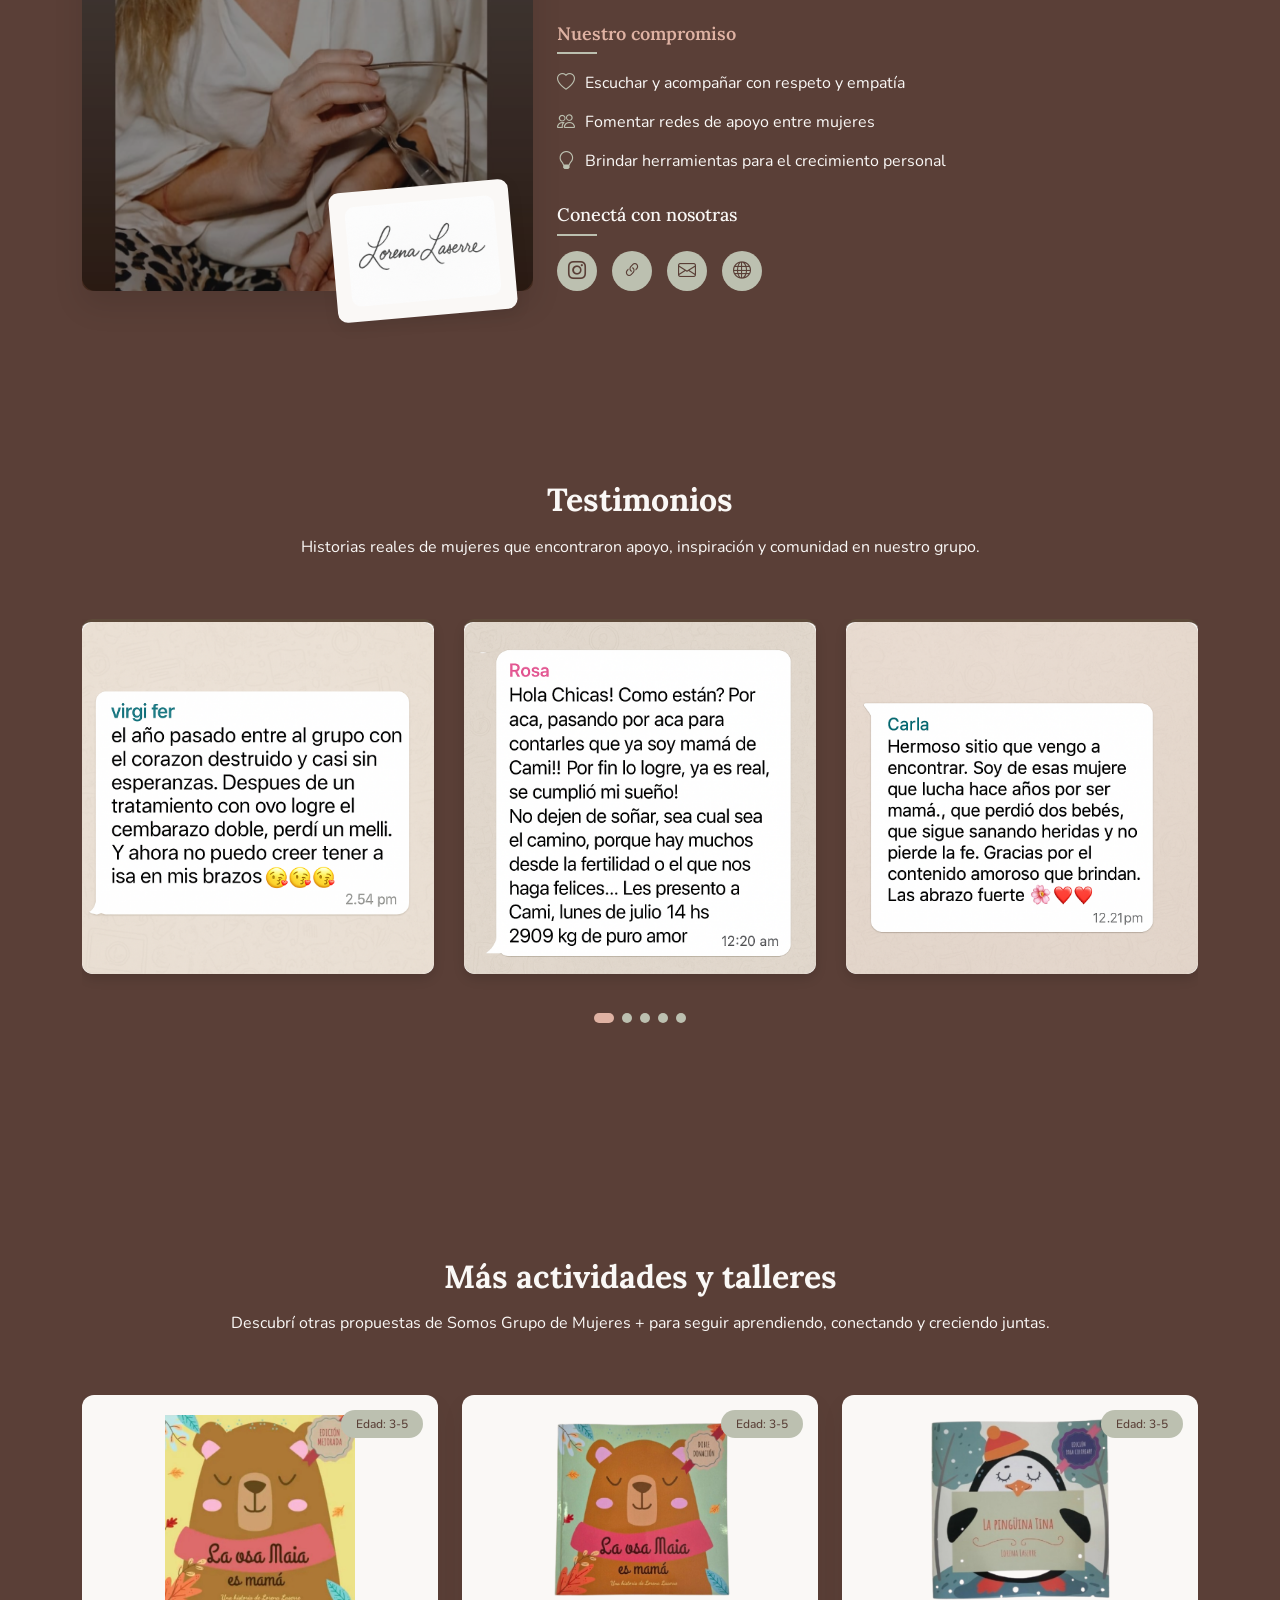
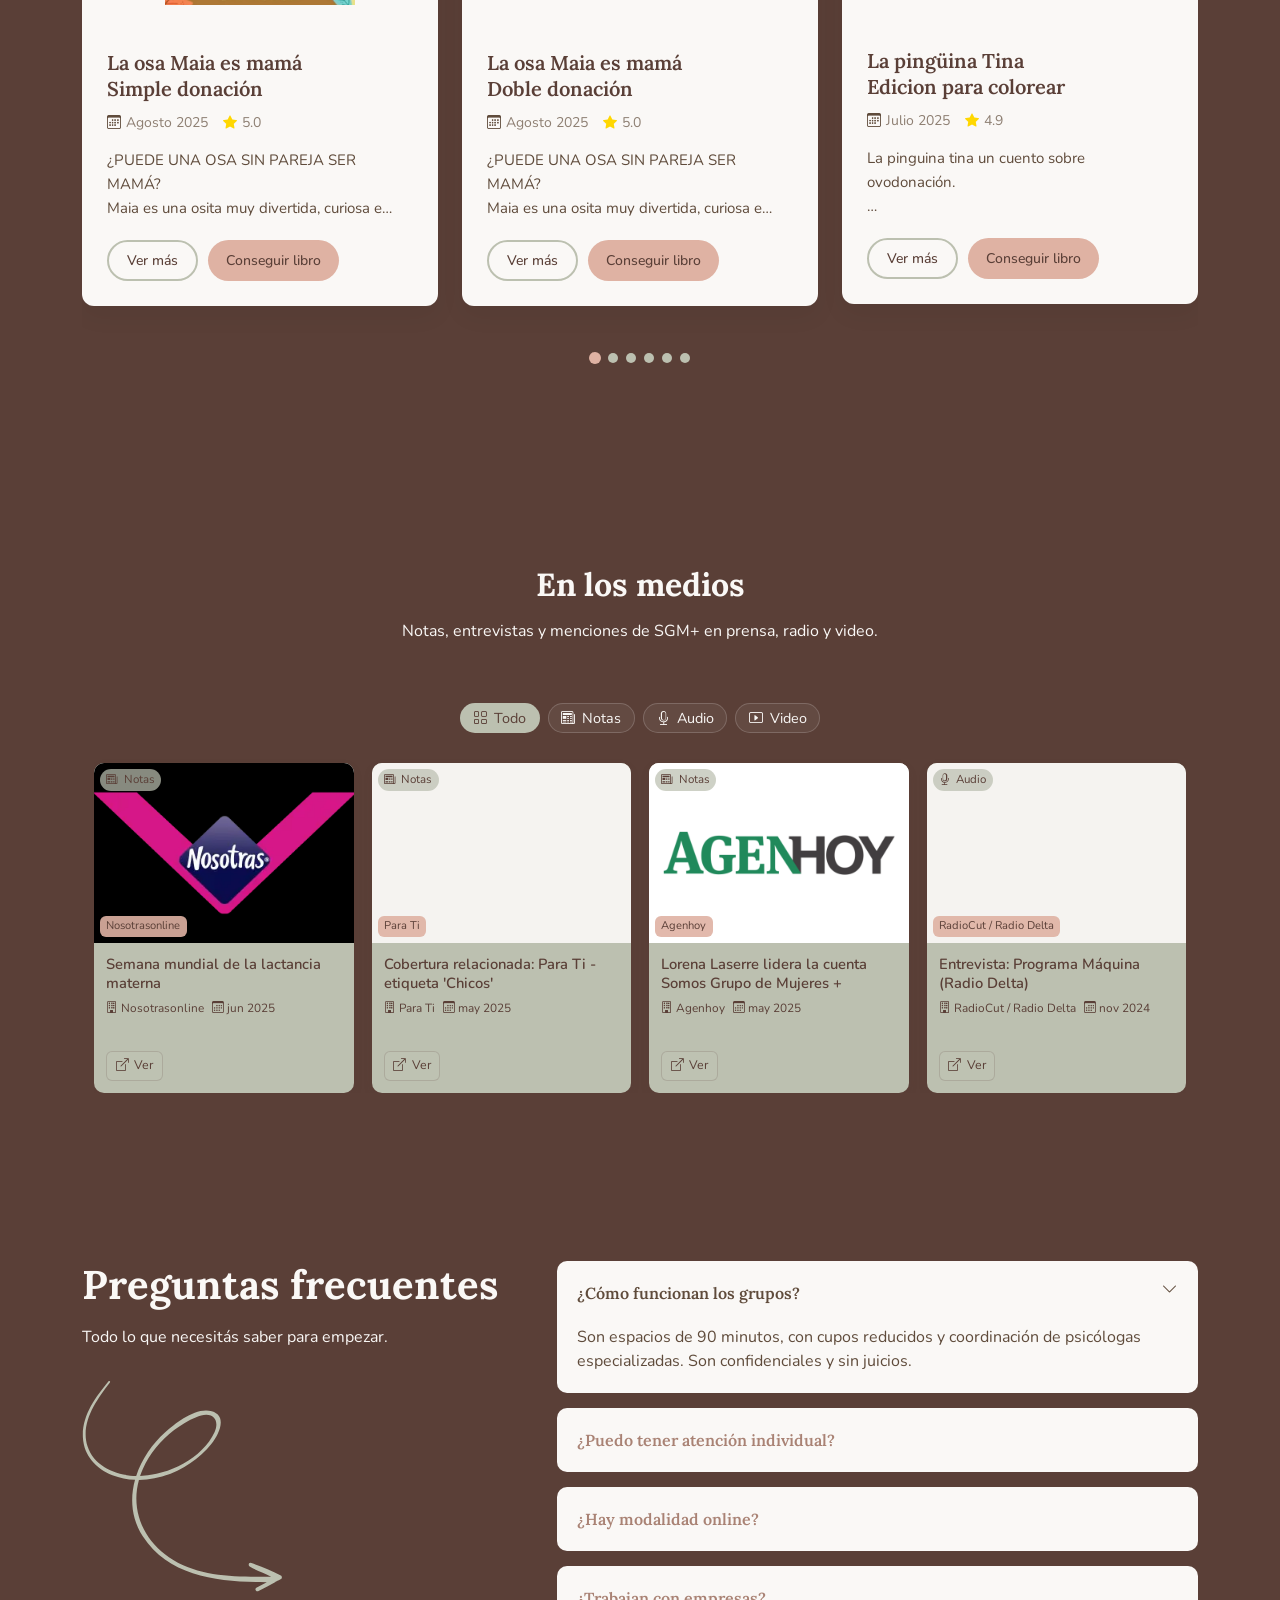
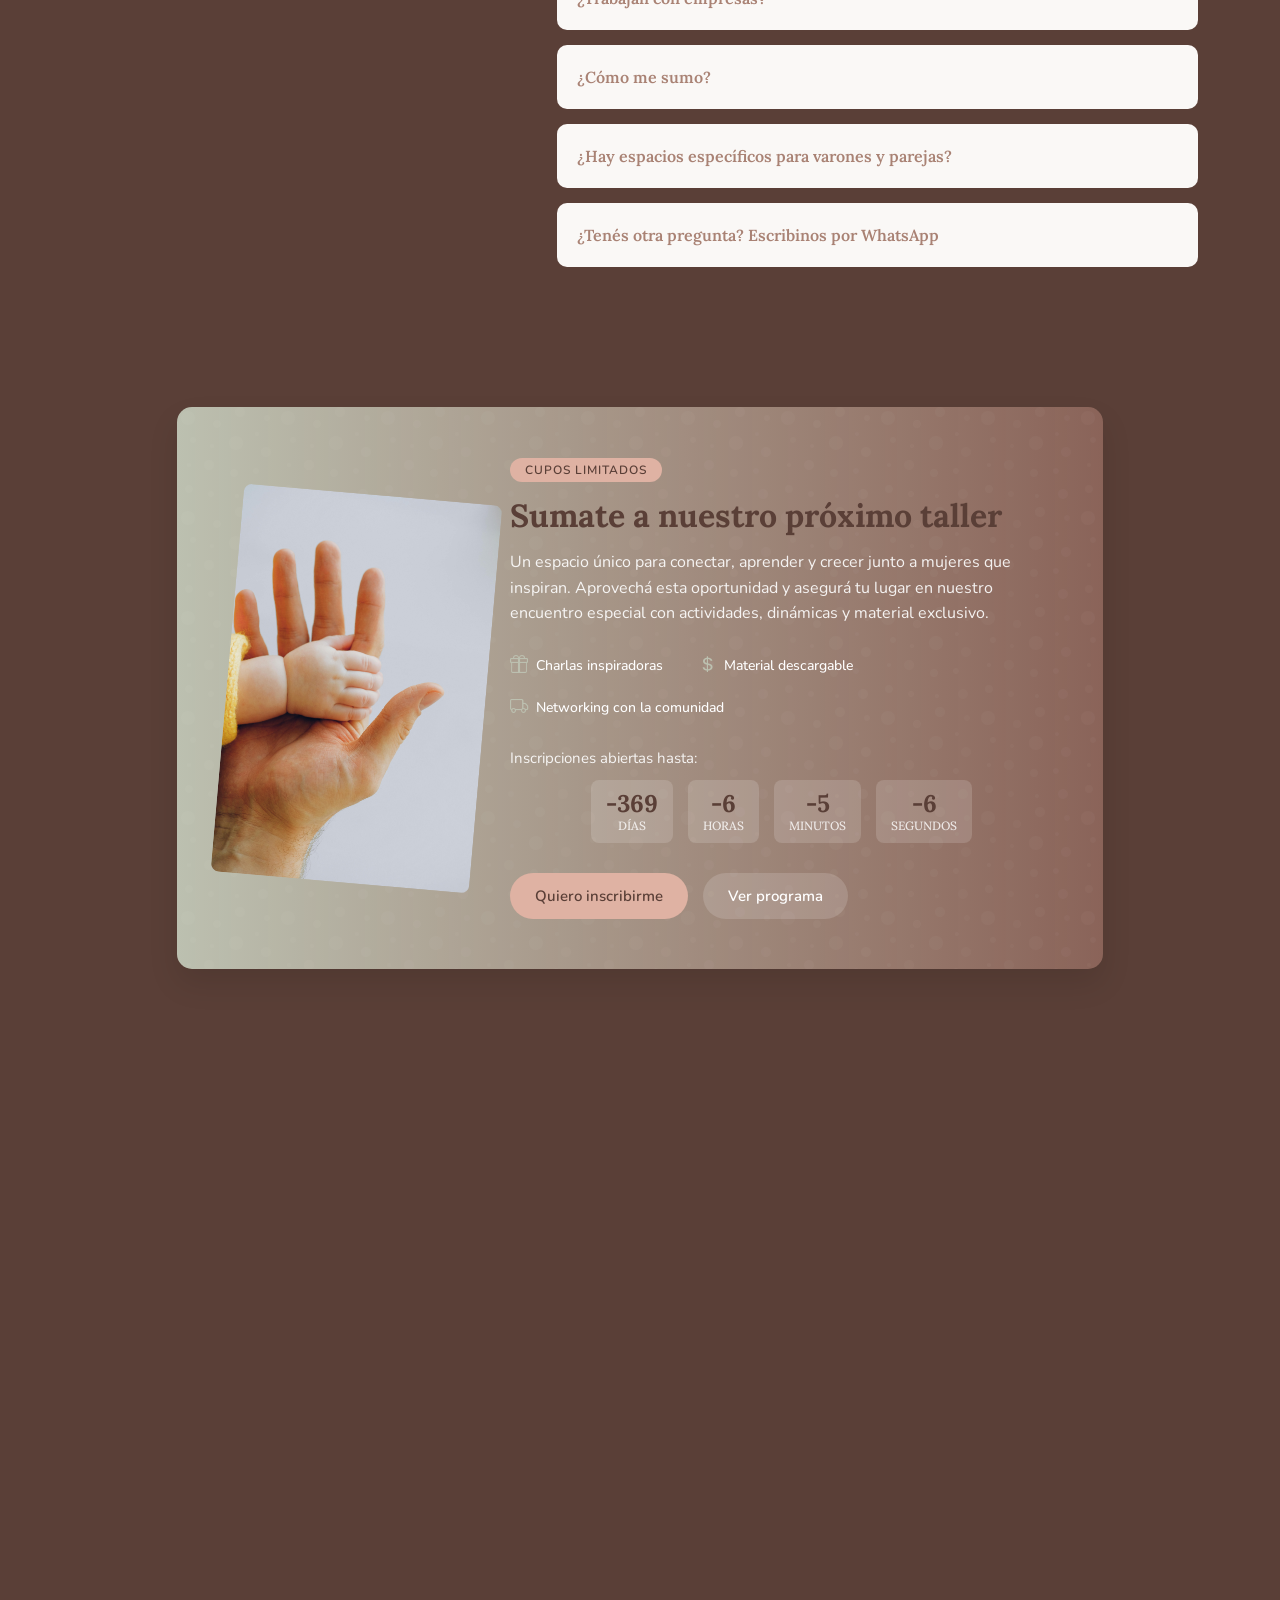
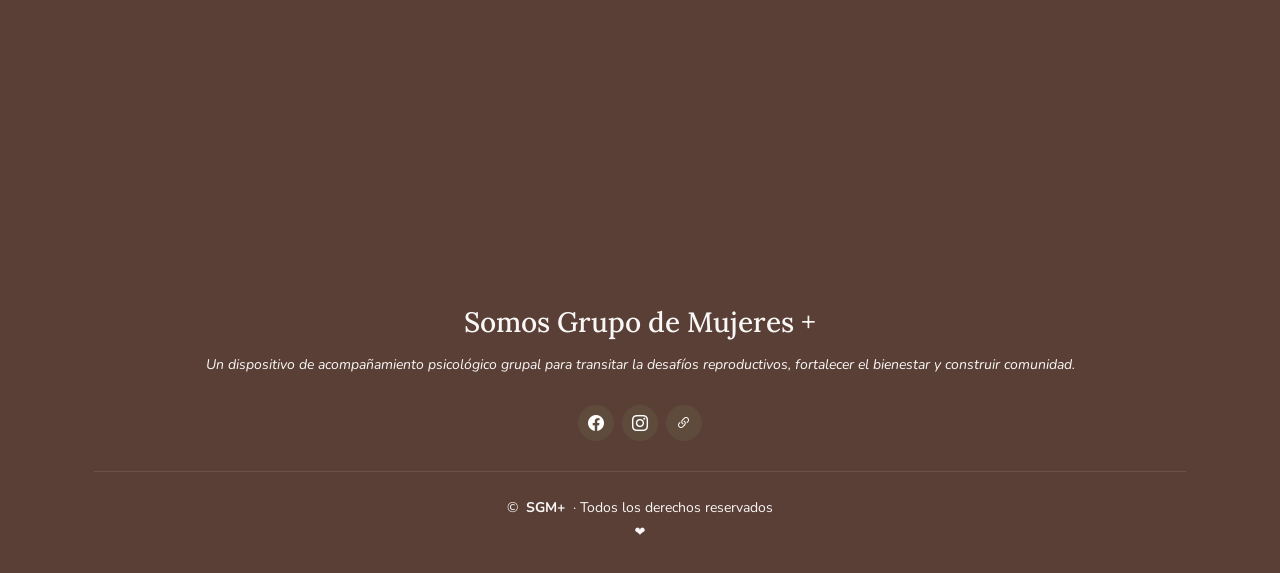
==== commit fd177bf4: "." ====
--- a/mokup_1.html
+++ b/mokup_1.html
@@ -128,49 +128,49 @@
                 alt=""
                 class="slide-bg swiper-lazy"
               />
+              <div class="swiper-lazy-preloader"></div>
             </div>
             <div class="swiper-slide">
               <img
                 src="assets/img/slider/hero2.jpeg"
                 width="1600"
                 height="900"
-                fetchpriority="high"
                 loading="eager"
                 decoding="async"
                 alt=""
                 class="slide-bg swiper-lazy"
               />
+              <div class="swiper-lazy-preloader"></div>
             </div>
             <div class="swiper-slide">
               <img
                 src="assets/img/slider/hero3.jpeg"
                 width="1600"
                 height="900"
-                fetchpriority="high"
                 loading="eager"
                 decoding="async"
                 alt=""
                 class="slide-bg swiper-lazy"
               />
+              <div class="swiper-lazy-preloader"></div>
             </div>
             <div class="swiper-slide">
               <img
                 src="assets/img/slider/hero4.jpeg"
                 width="1600"
                 height="900"
-                fetchpriority="high"
                 loading="eager"
                 decoding="async"
                 alt=""
                 class="slide-bg swiper-lazy"
               />
+              <div class="swiper-lazy-preloader"></div>
             </div>
             <div class="swiper-slide">
               <img
                 src="assets/img/slider/hero5.jpeg"
                 width="1600"
                 height="900"
-                fetchpriority="high"
                 loading="eager"
                 decoding="async"
                 alt=""
@@ -182,12 +182,12 @@
                 src="assets/img/slider/hero6.jpeg"
                 width="1600"
                 height="900"
-                fetchpriority="high"
                 loading="eager"
                 decoding="async"
                 alt=""
                 class="slide-bg swiper-lazy"
               />
+              <div class="swiper-lazy-preloader"></div>
             </div>
           </div>
 
@@ -428,8 +428,8 @@
             <strong>altos niveles de estrés</strong> y pueden minar la calidad
             de vida de los pacientes, deteriorar las relaciones y,
             potencialmente, incluso afectar las tasas de éxito del tratamiento.
-            El <strong>acompañamiento psicológico</strong> grupal mejora el bienestar y
-            favorece la continuidad de los tratamientos.
+            El <strong>acompañamiento psicológico</strong> grupal mejora el
+            bienestar y favorece la continuidad de los tratamientos.
           </p>
         </div>
         <!-- End Section Title -->
@@ -2291,13 +2291,8 @@
           pauseOnMouseEnter: true,
         },
         preloadImages: false,
-        lazy: {
-          enabled: true,
-          loadOnTransitionStart: true,
-          loadPrevNext: true,
-        },
-        allowTouchMove: true, // podés dejarlo en true o false; no hay flechas
-        // No navigation (sin flechas)
+        lazy: { enabled: true, loadPrevNext: true, loadPrevNextAmount: 1 },
+        allowTouchMove: true,
       });
     </script>
     <script>
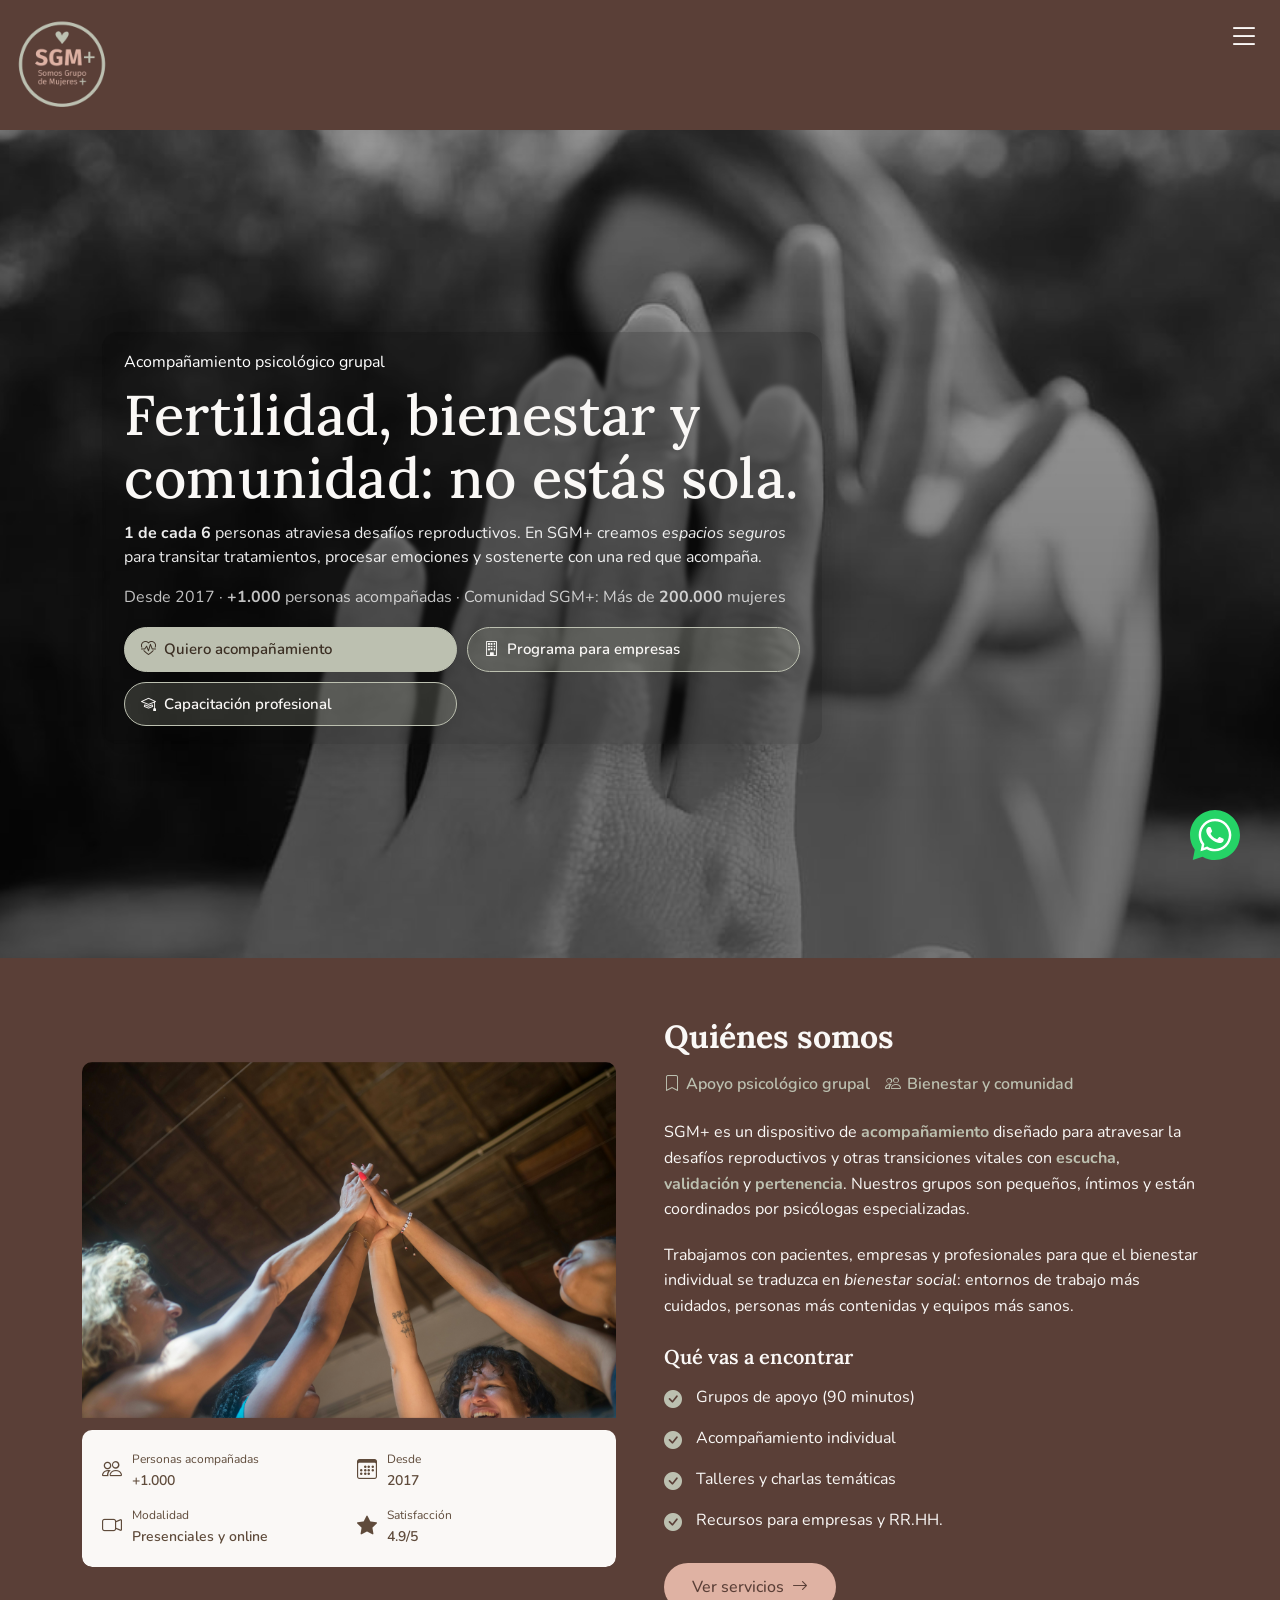
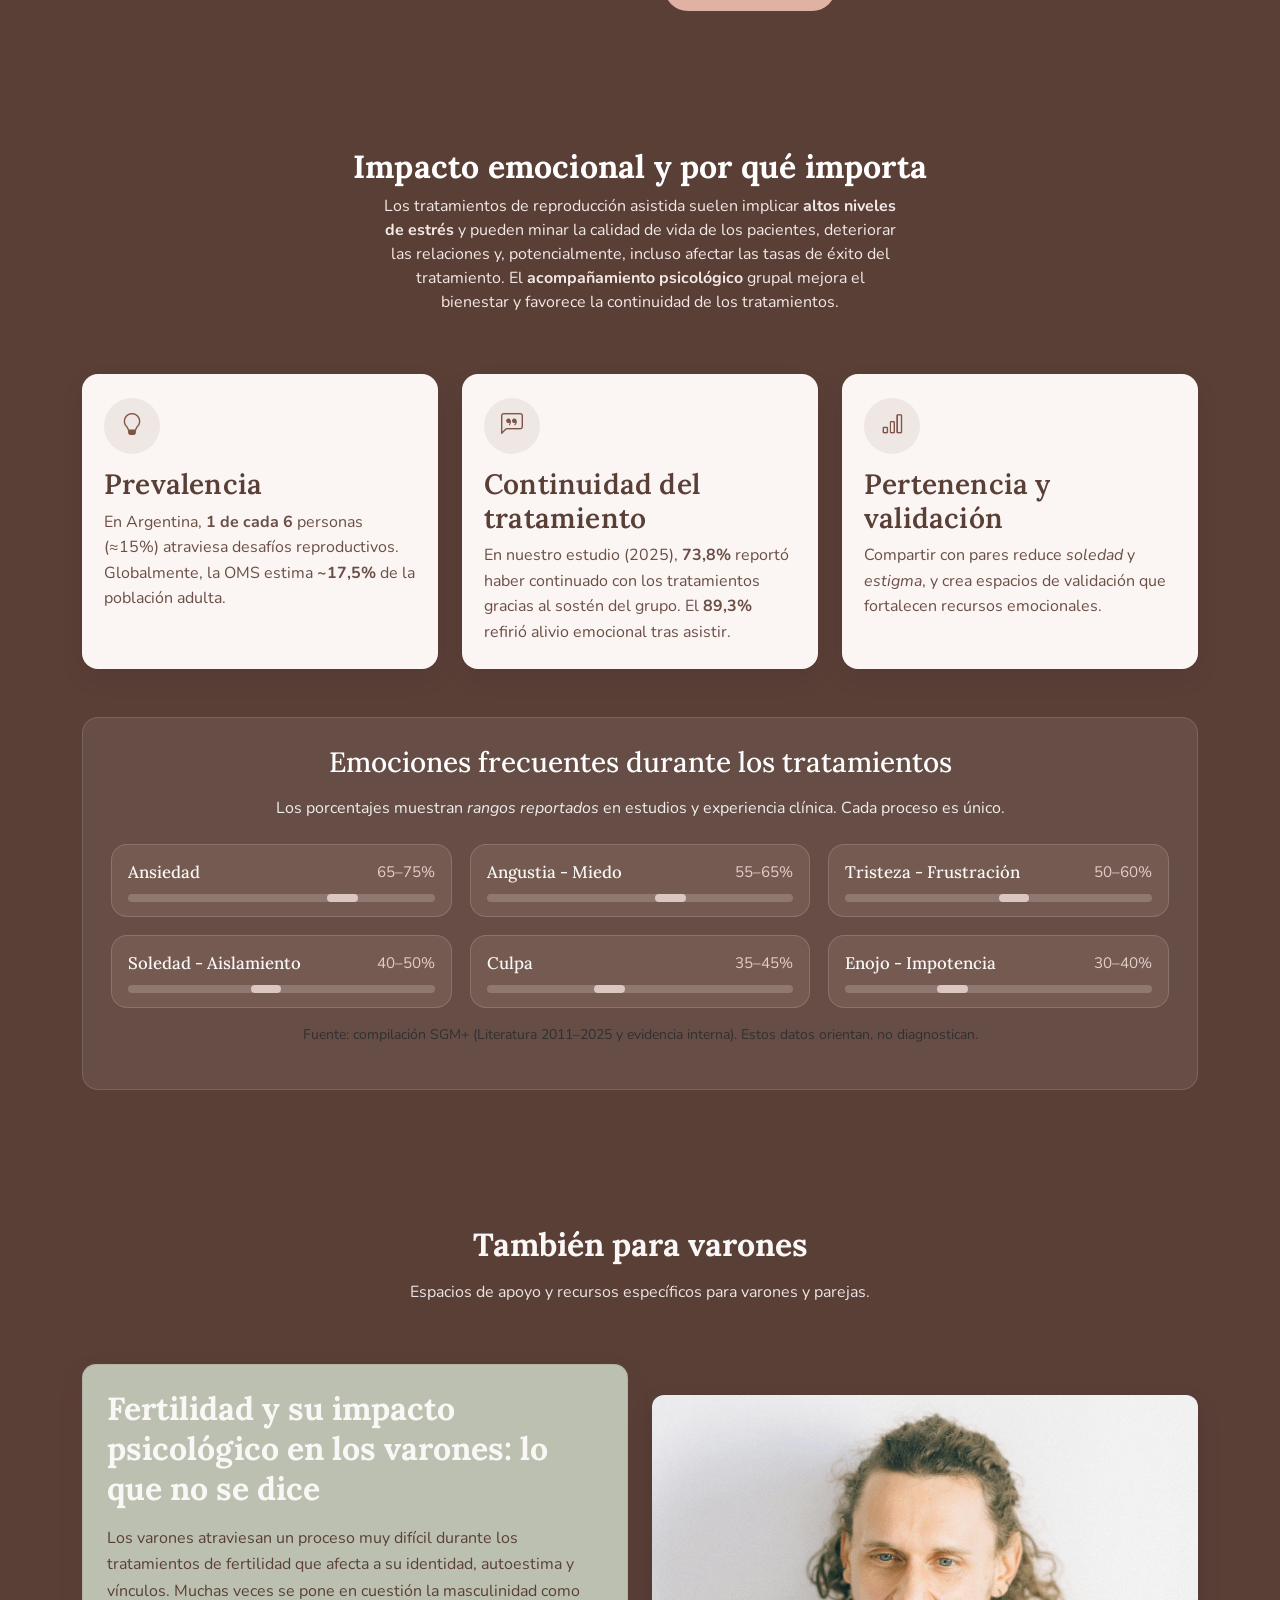
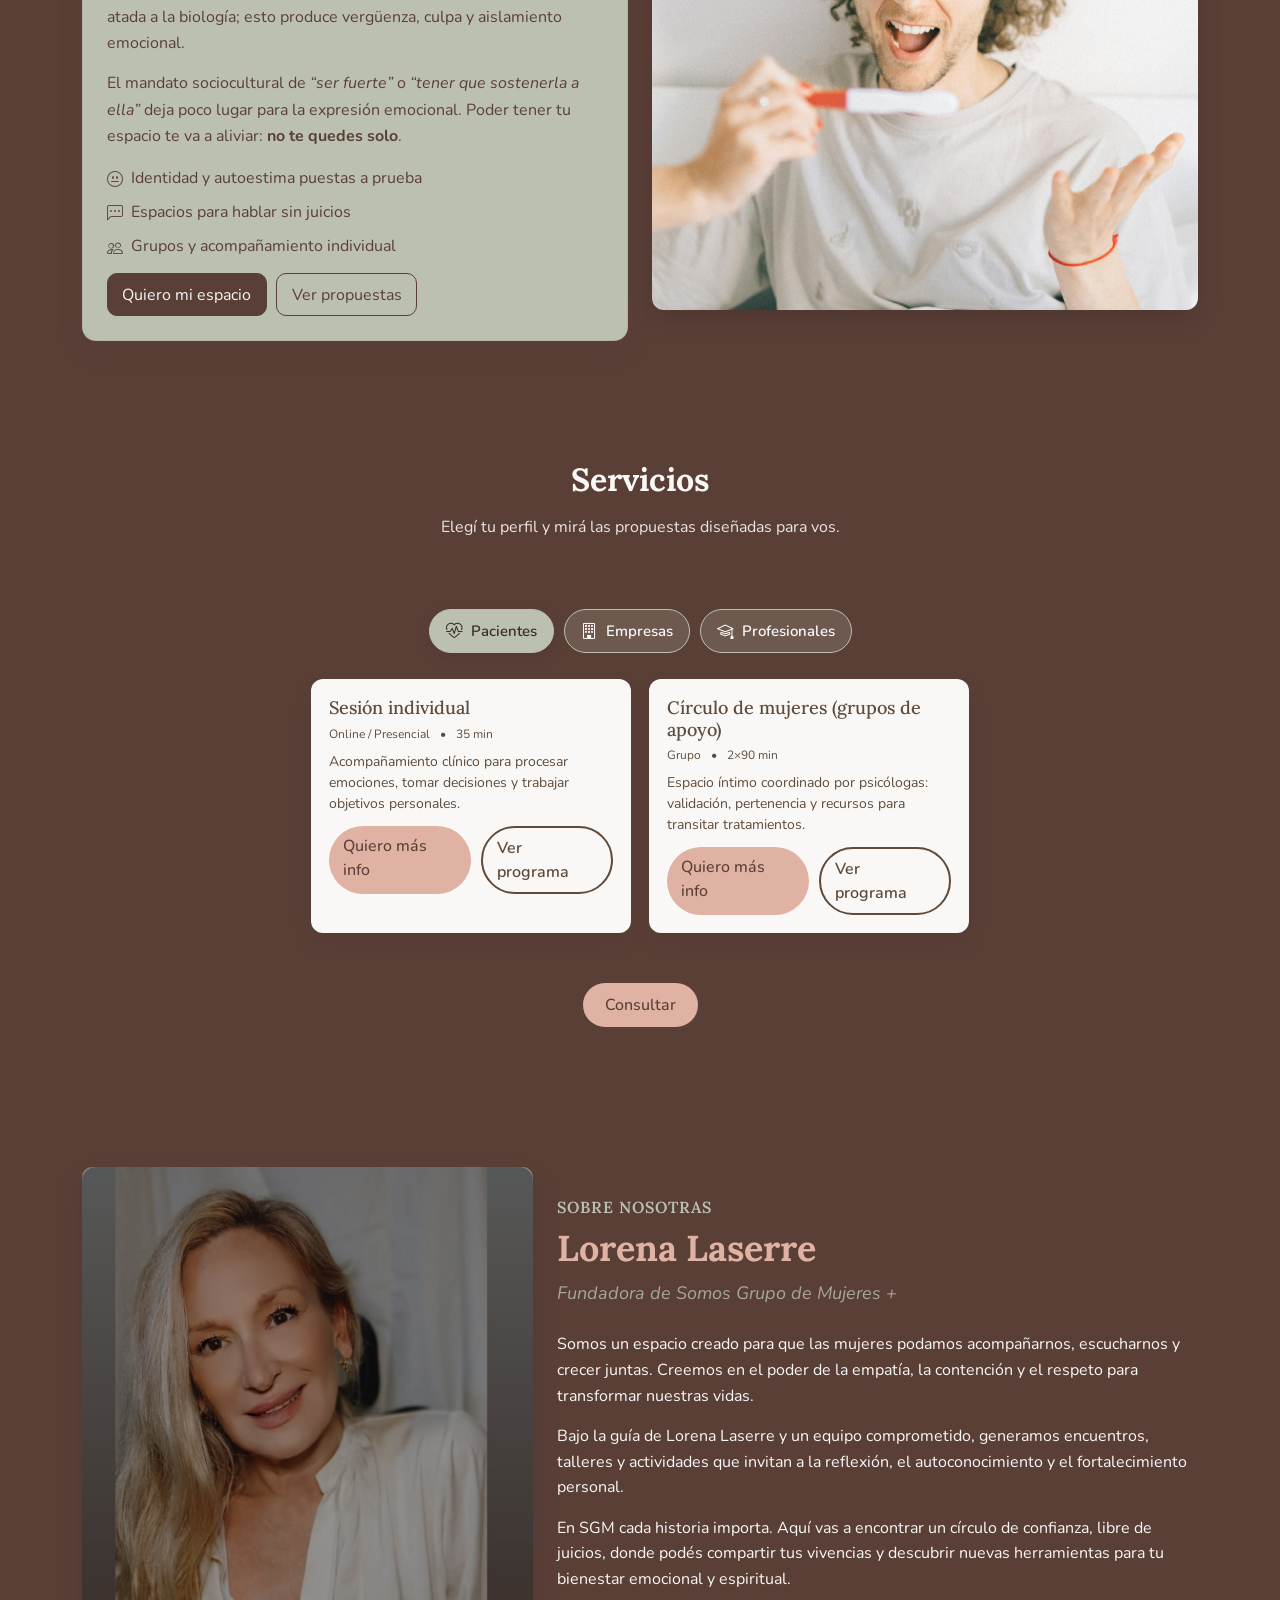
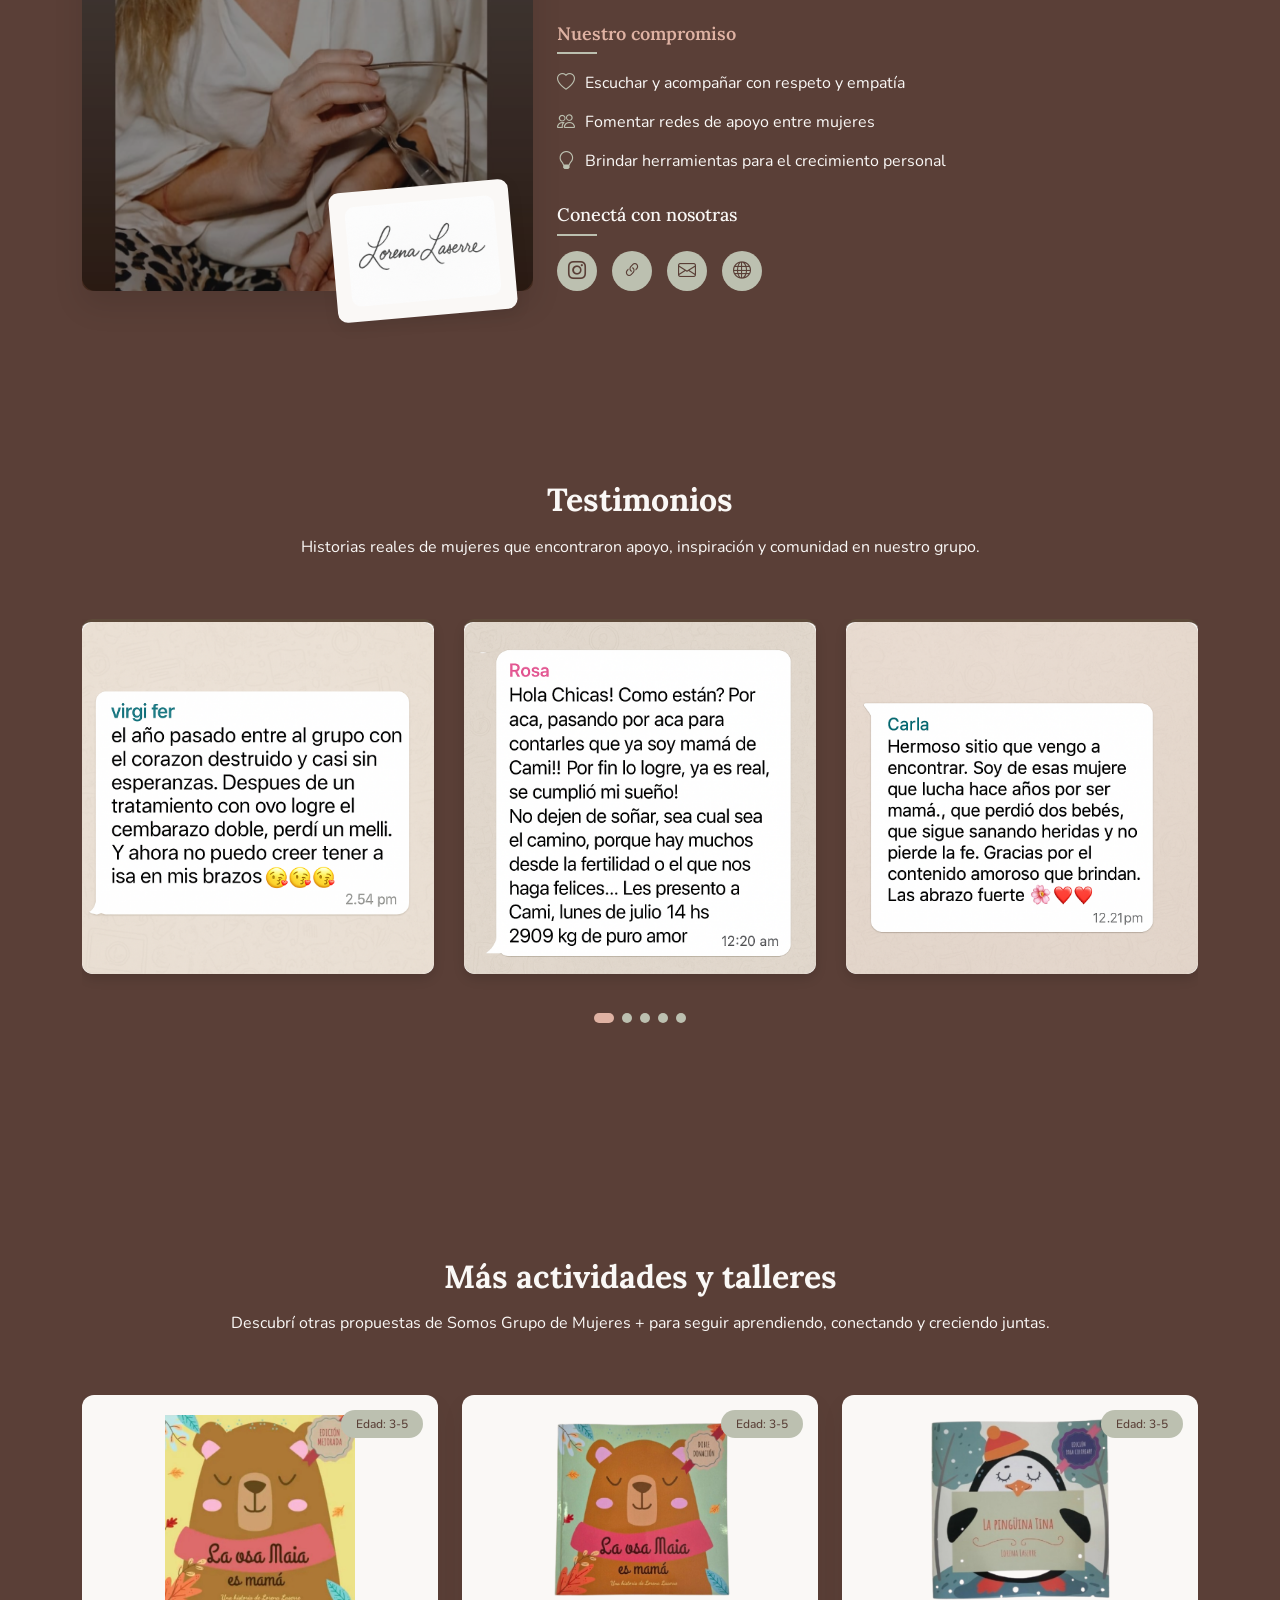
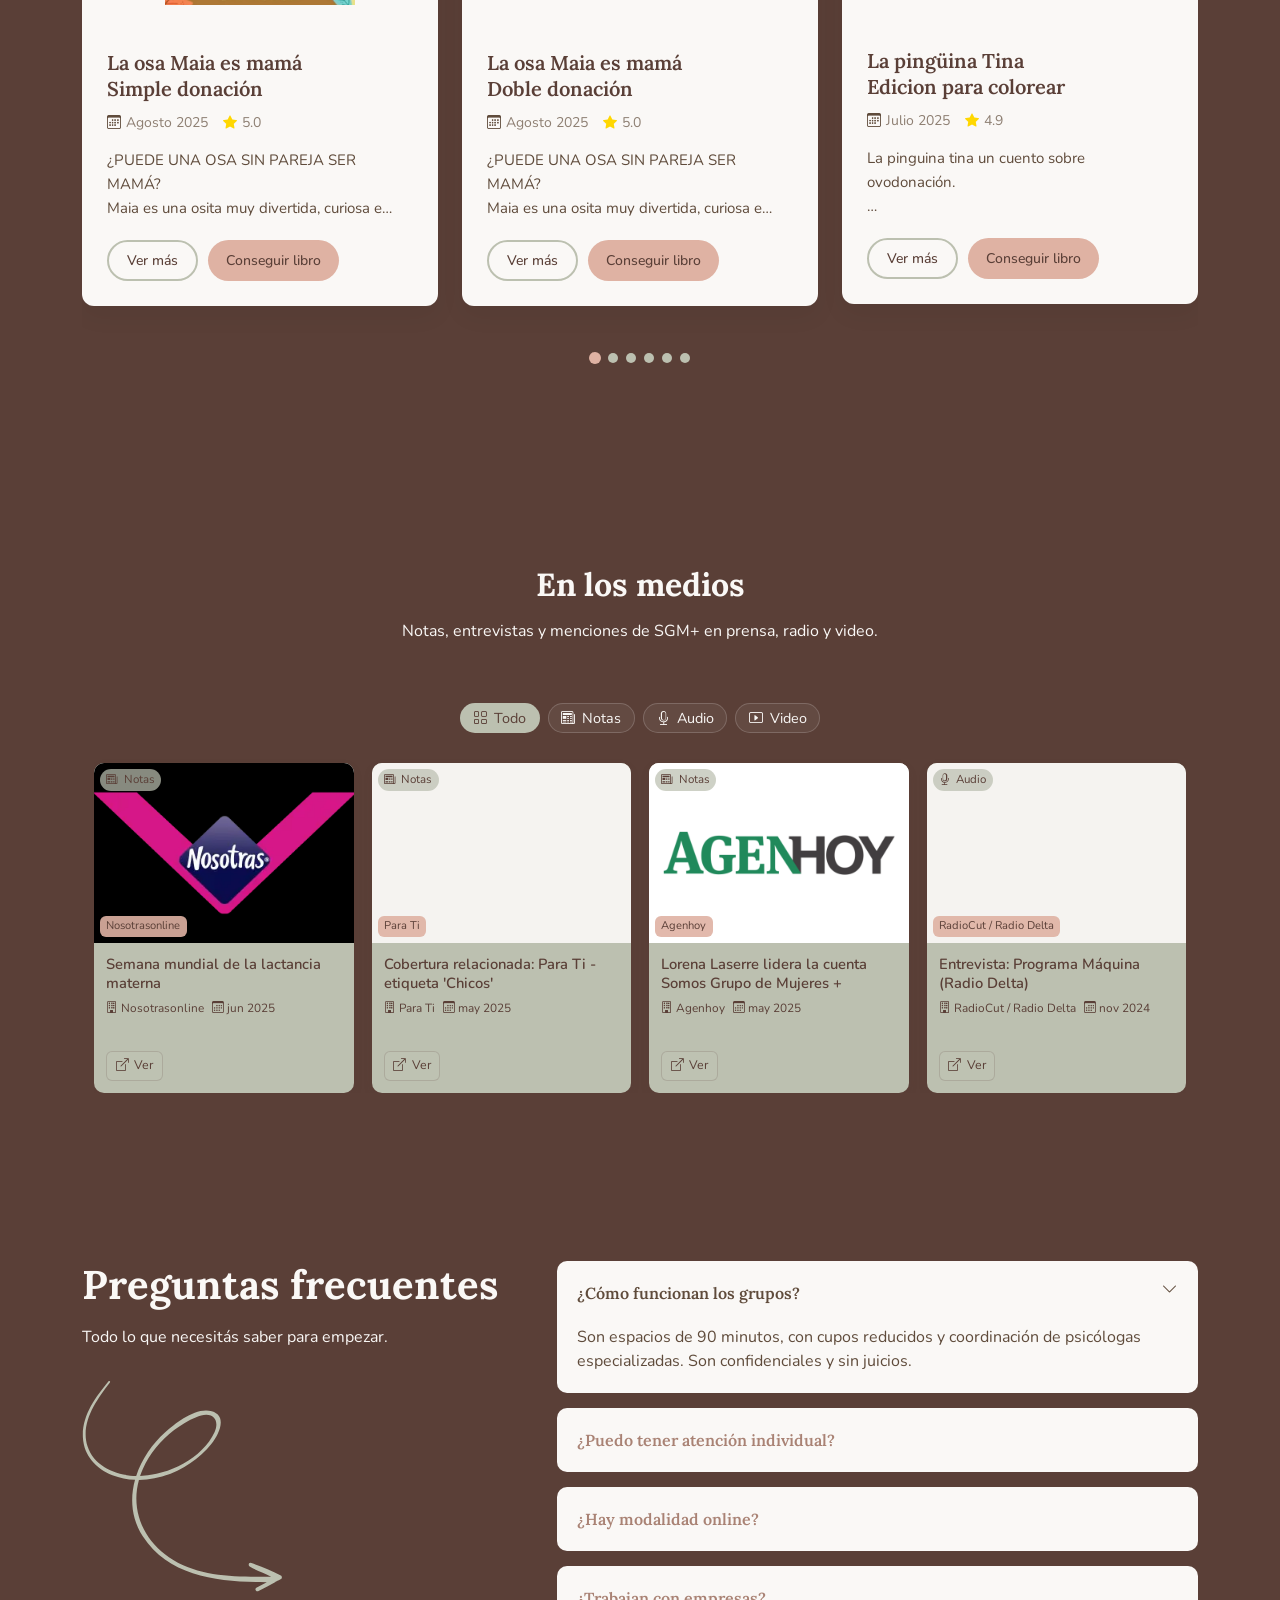
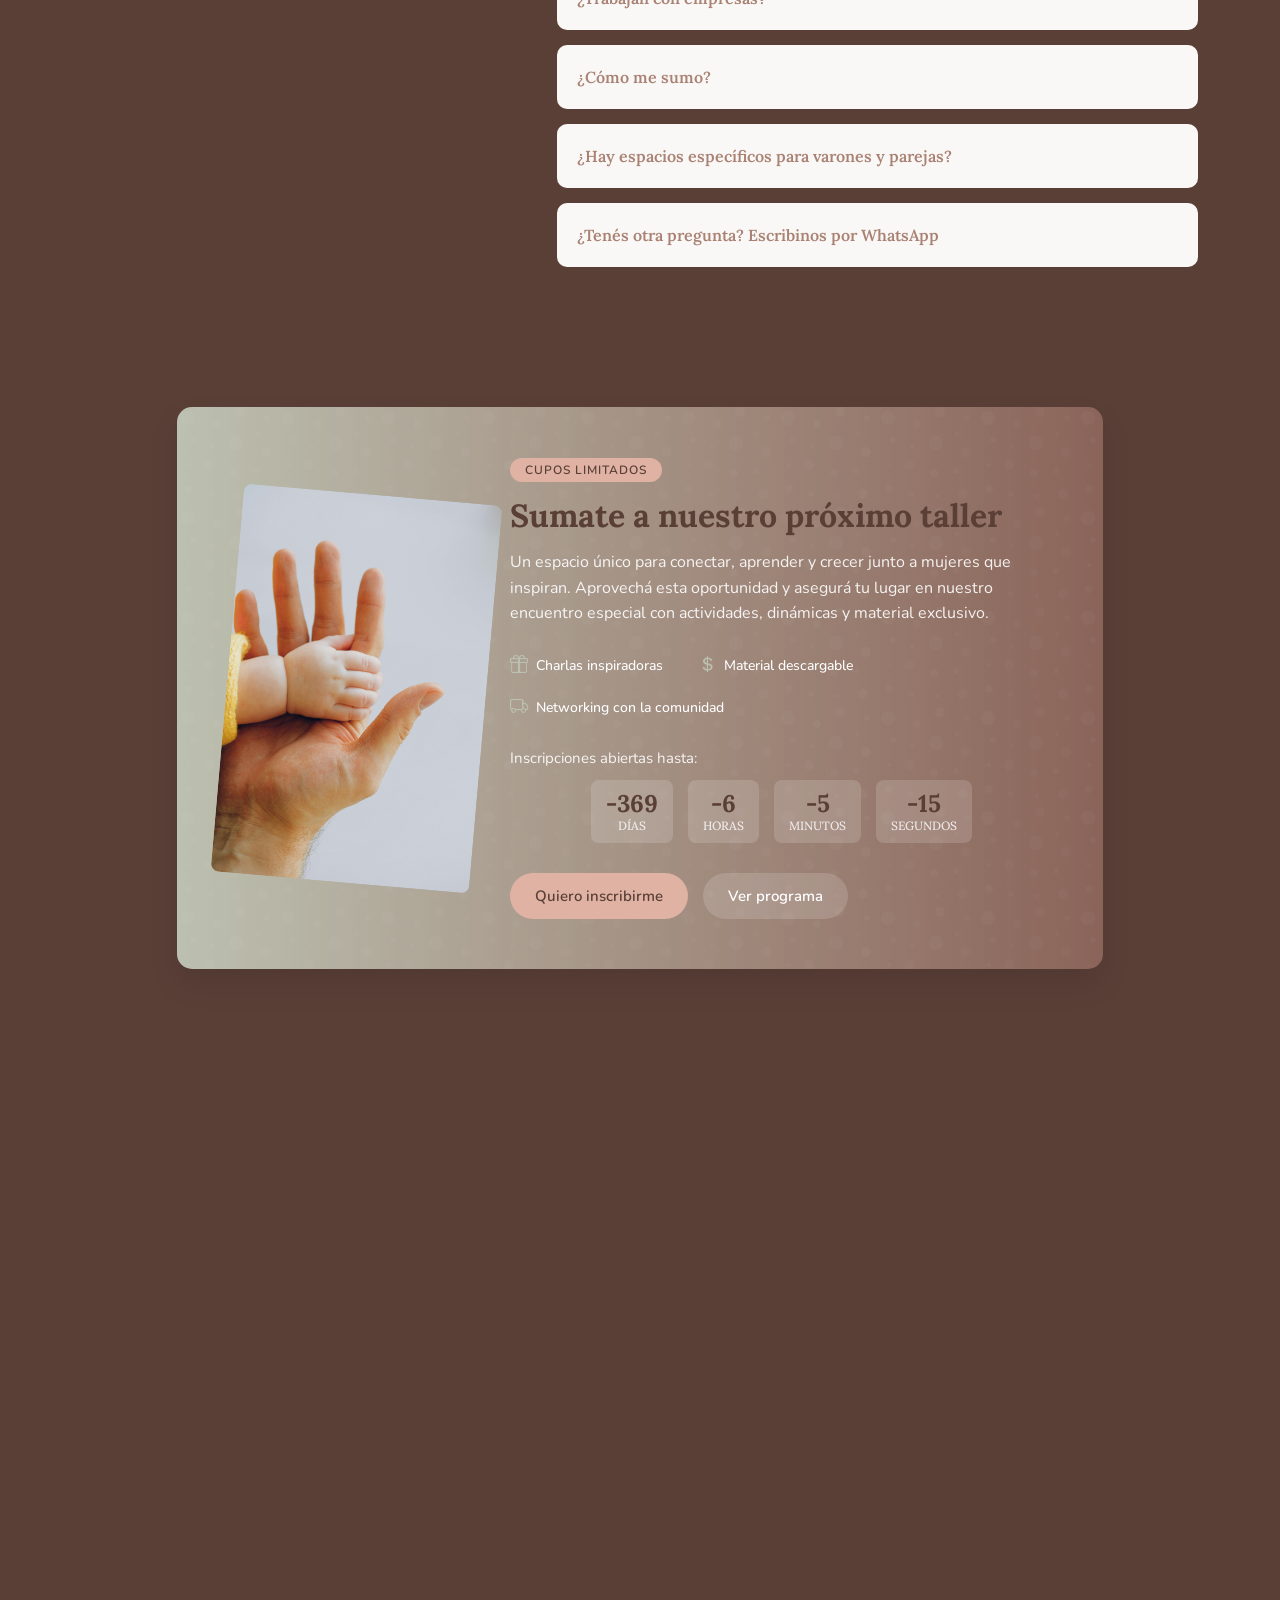
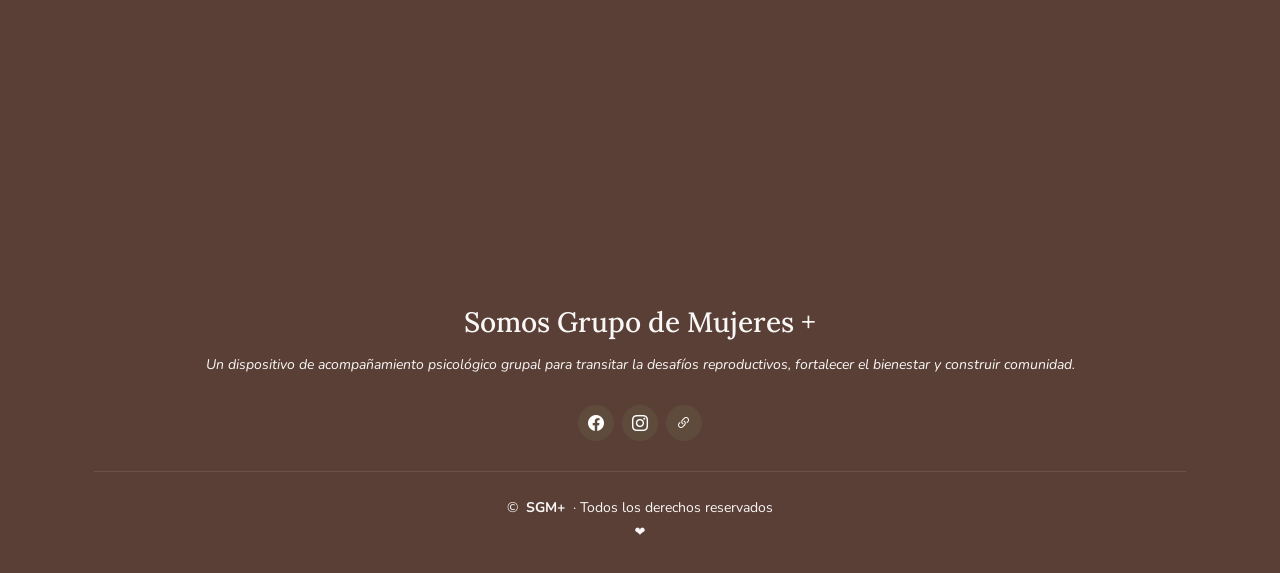
==== commit 9a6bb71a: "." ====
--- a/mokup_1.html
+++ b/mokup_1.html
@@ -128,7 +128,6 @@
                 alt=""
                 class="slide-bg swiper-lazy"
               />
-              <div class="swiper-lazy-preloader"></div>
             </div>
             <div class="swiper-slide">
               <img
@@ -140,7 +139,6 @@
                 alt=""
                 class="slide-bg swiper-lazy"
               />
-              <div class="swiper-lazy-preloader"></div>
             </div>
             <div class="swiper-slide">
               <img
@@ -152,7 +150,6 @@
                 alt=""
                 class="slide-bg swiper-lazy"
               />
-              <div class="swiper-lazy-preloader"></div>
             </div>
             <div class="swiper-slide">
               <img
@@ -164,7 +161,6 @@
                 alt=""
                 class="slide-bg swiper-lazy"
               />
-              <div class="swiper-lazy-preloader"></div>
             </div>
             <div class="swiper-slide">
               <img
@@ -187,7 +183,6 @@
                 alt=""
                 class="slide-bg swiper-lazy"
               />
-              <div class="swiper-lazy-preloader"></div>
             </div>
           </div>
 
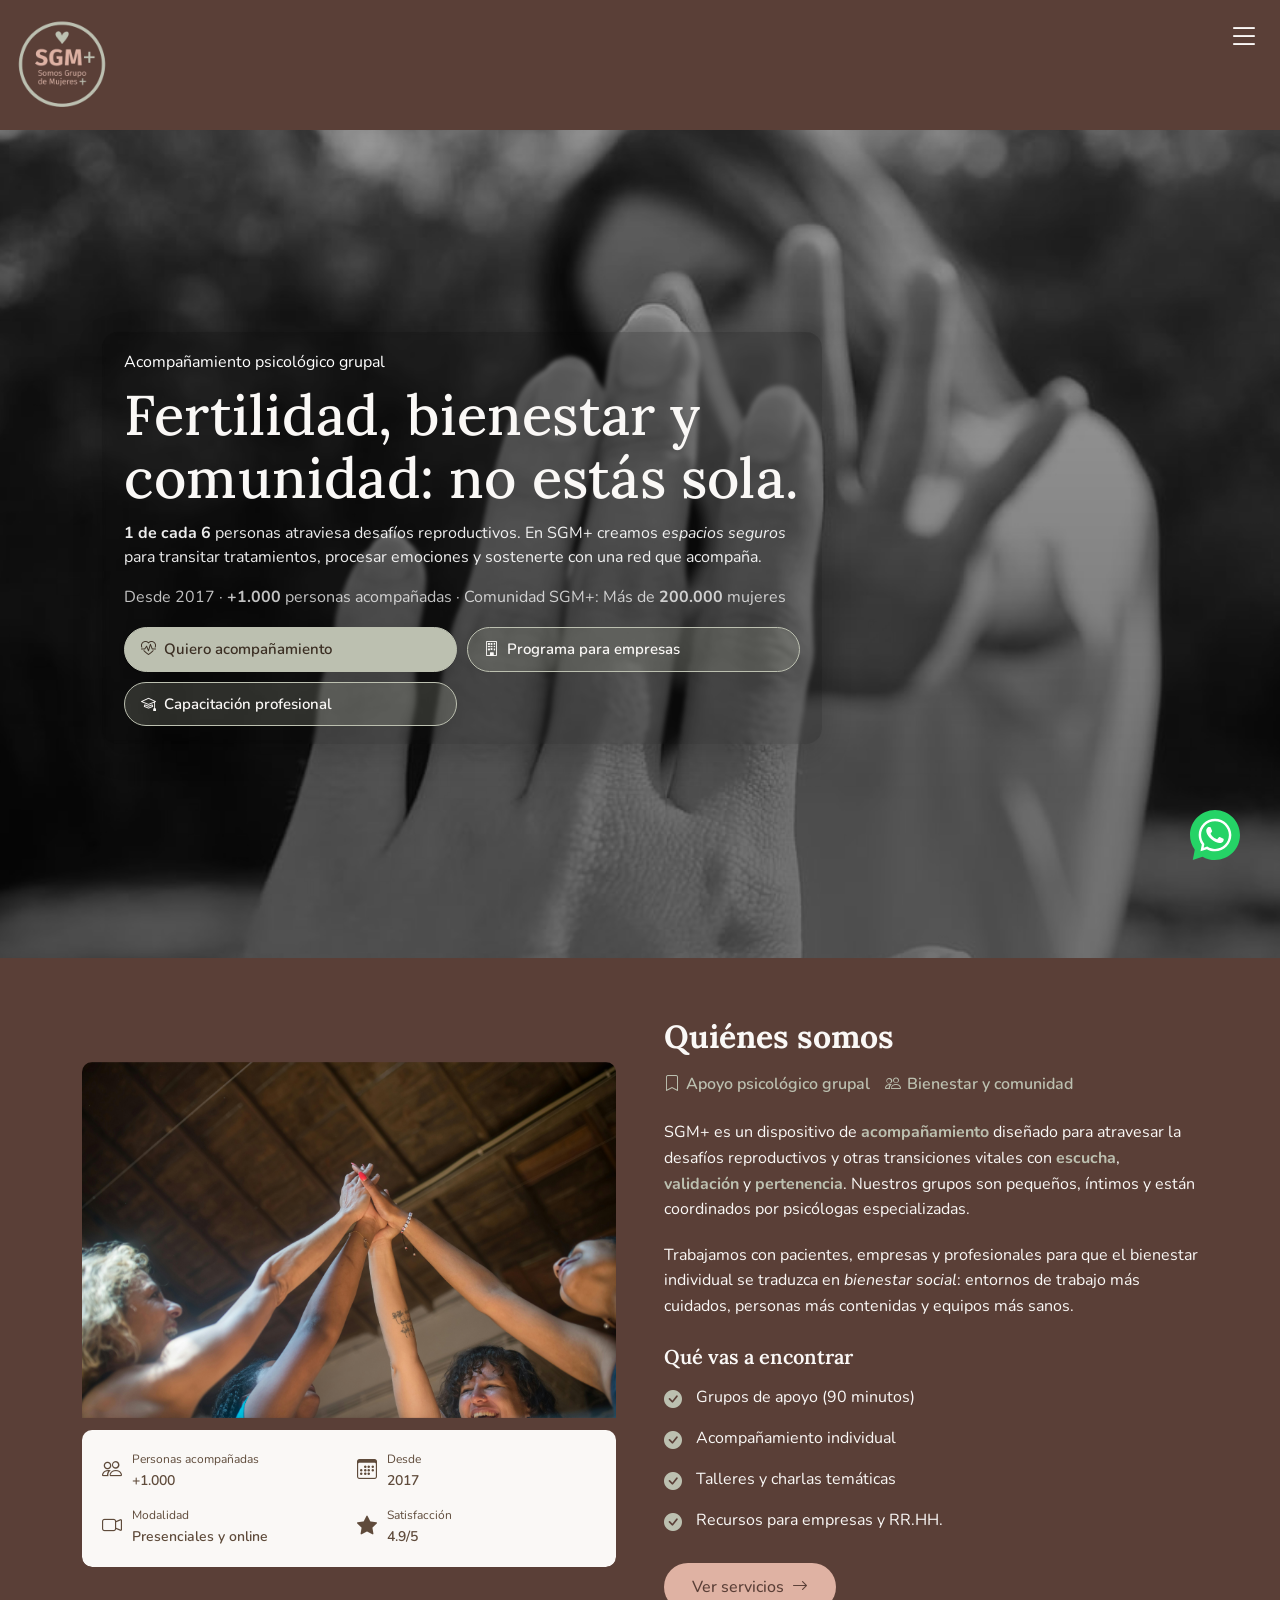
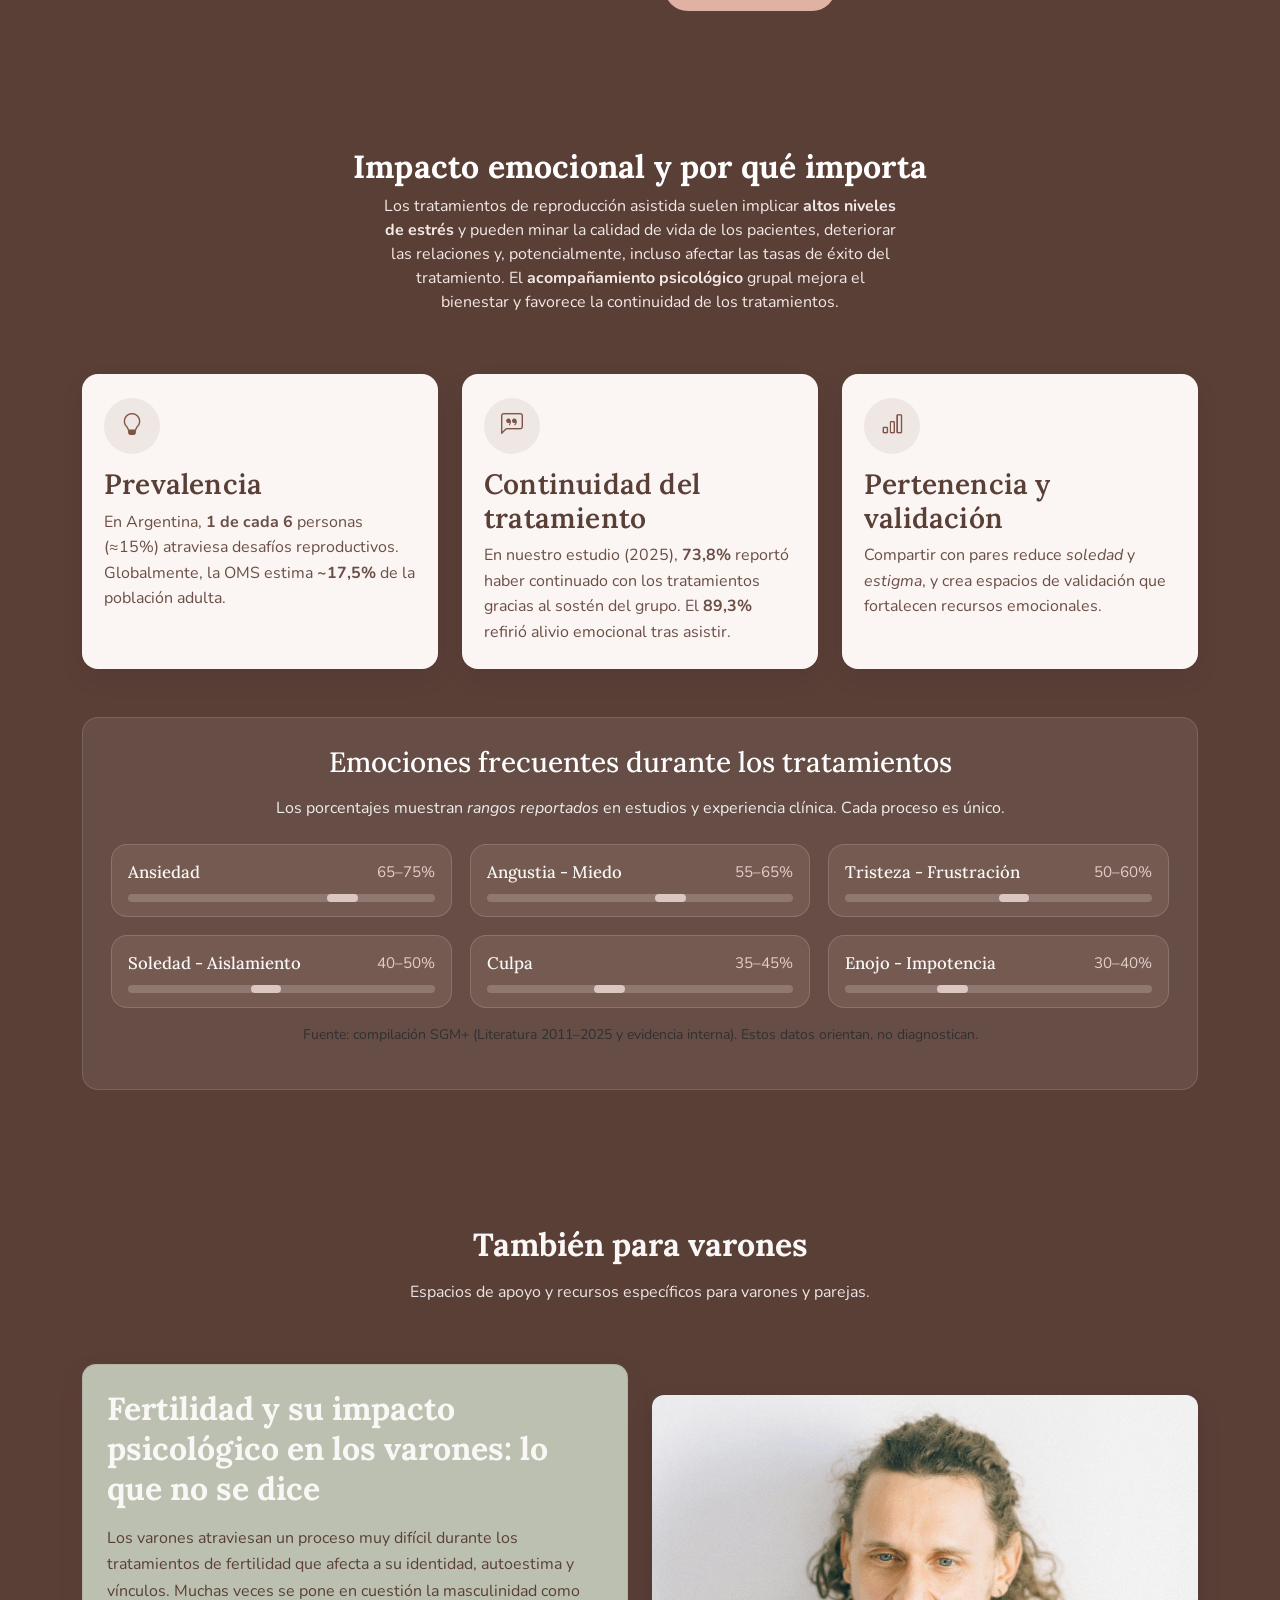
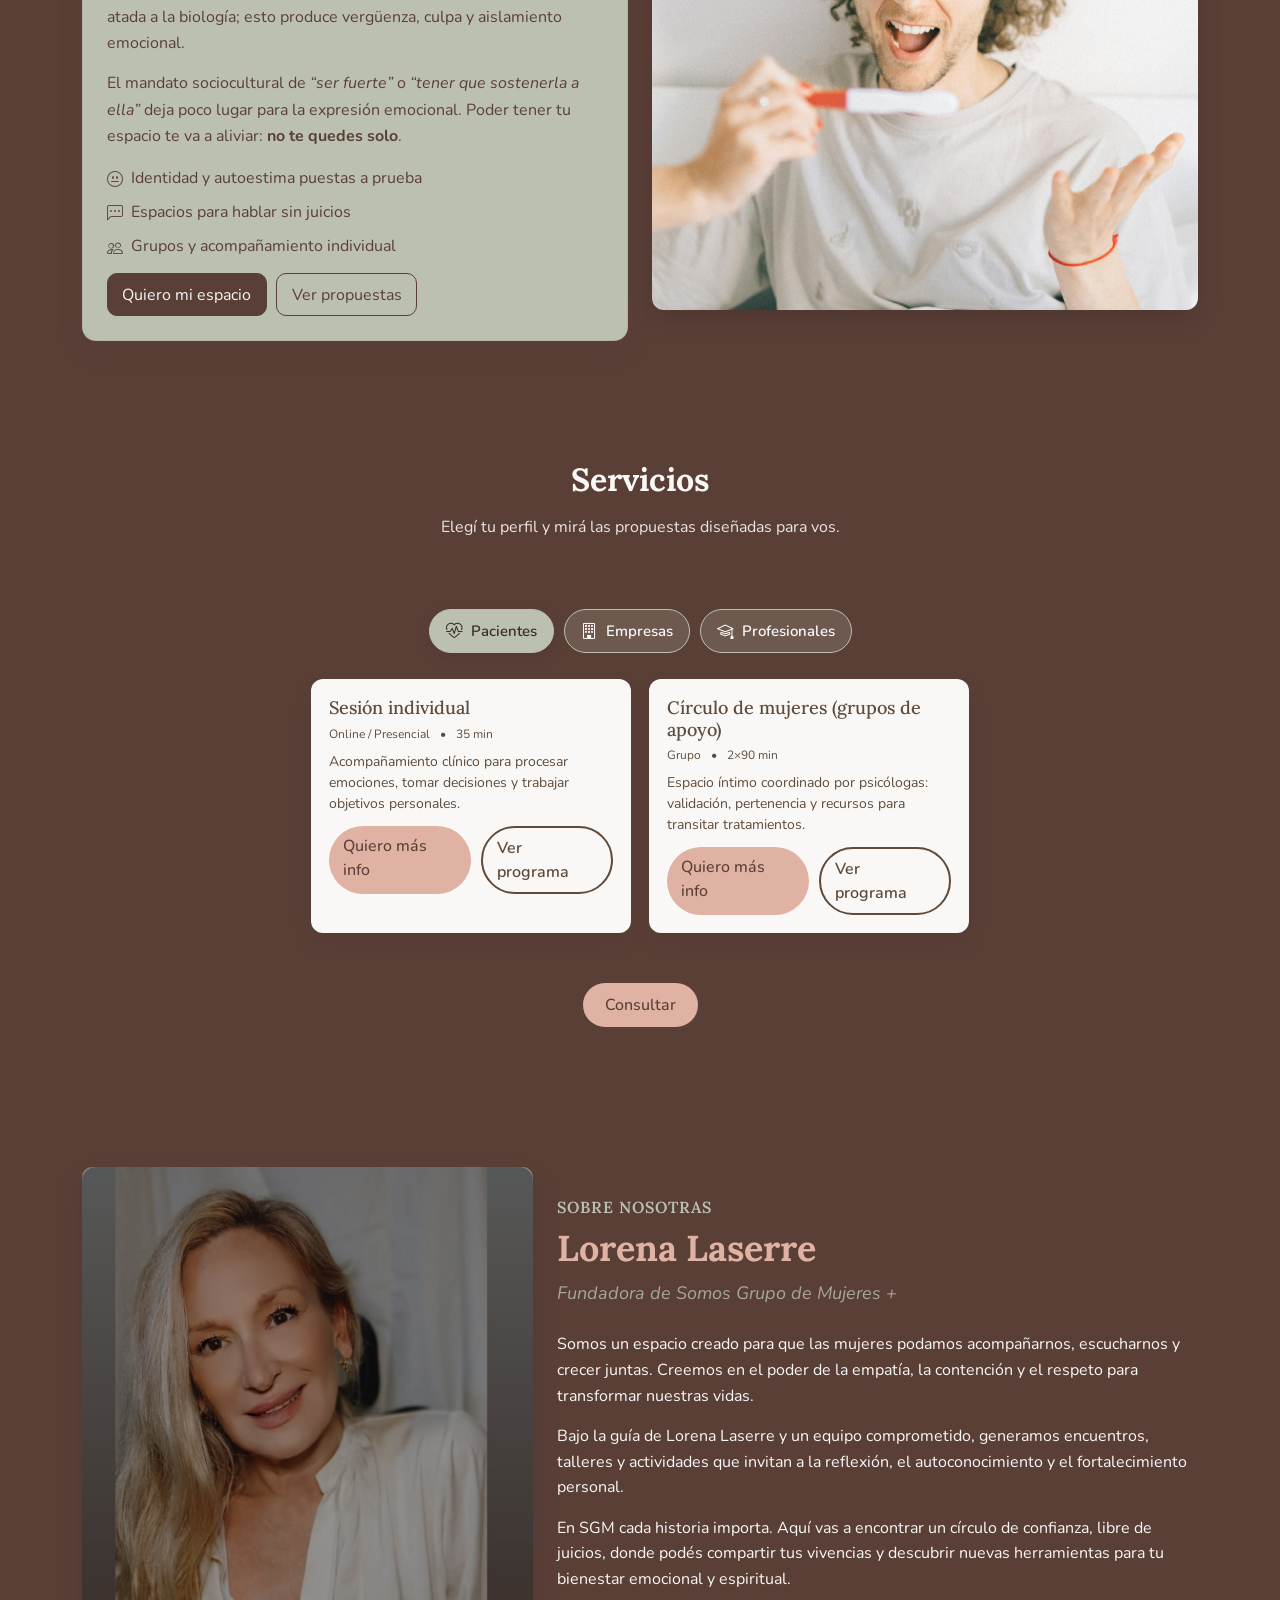
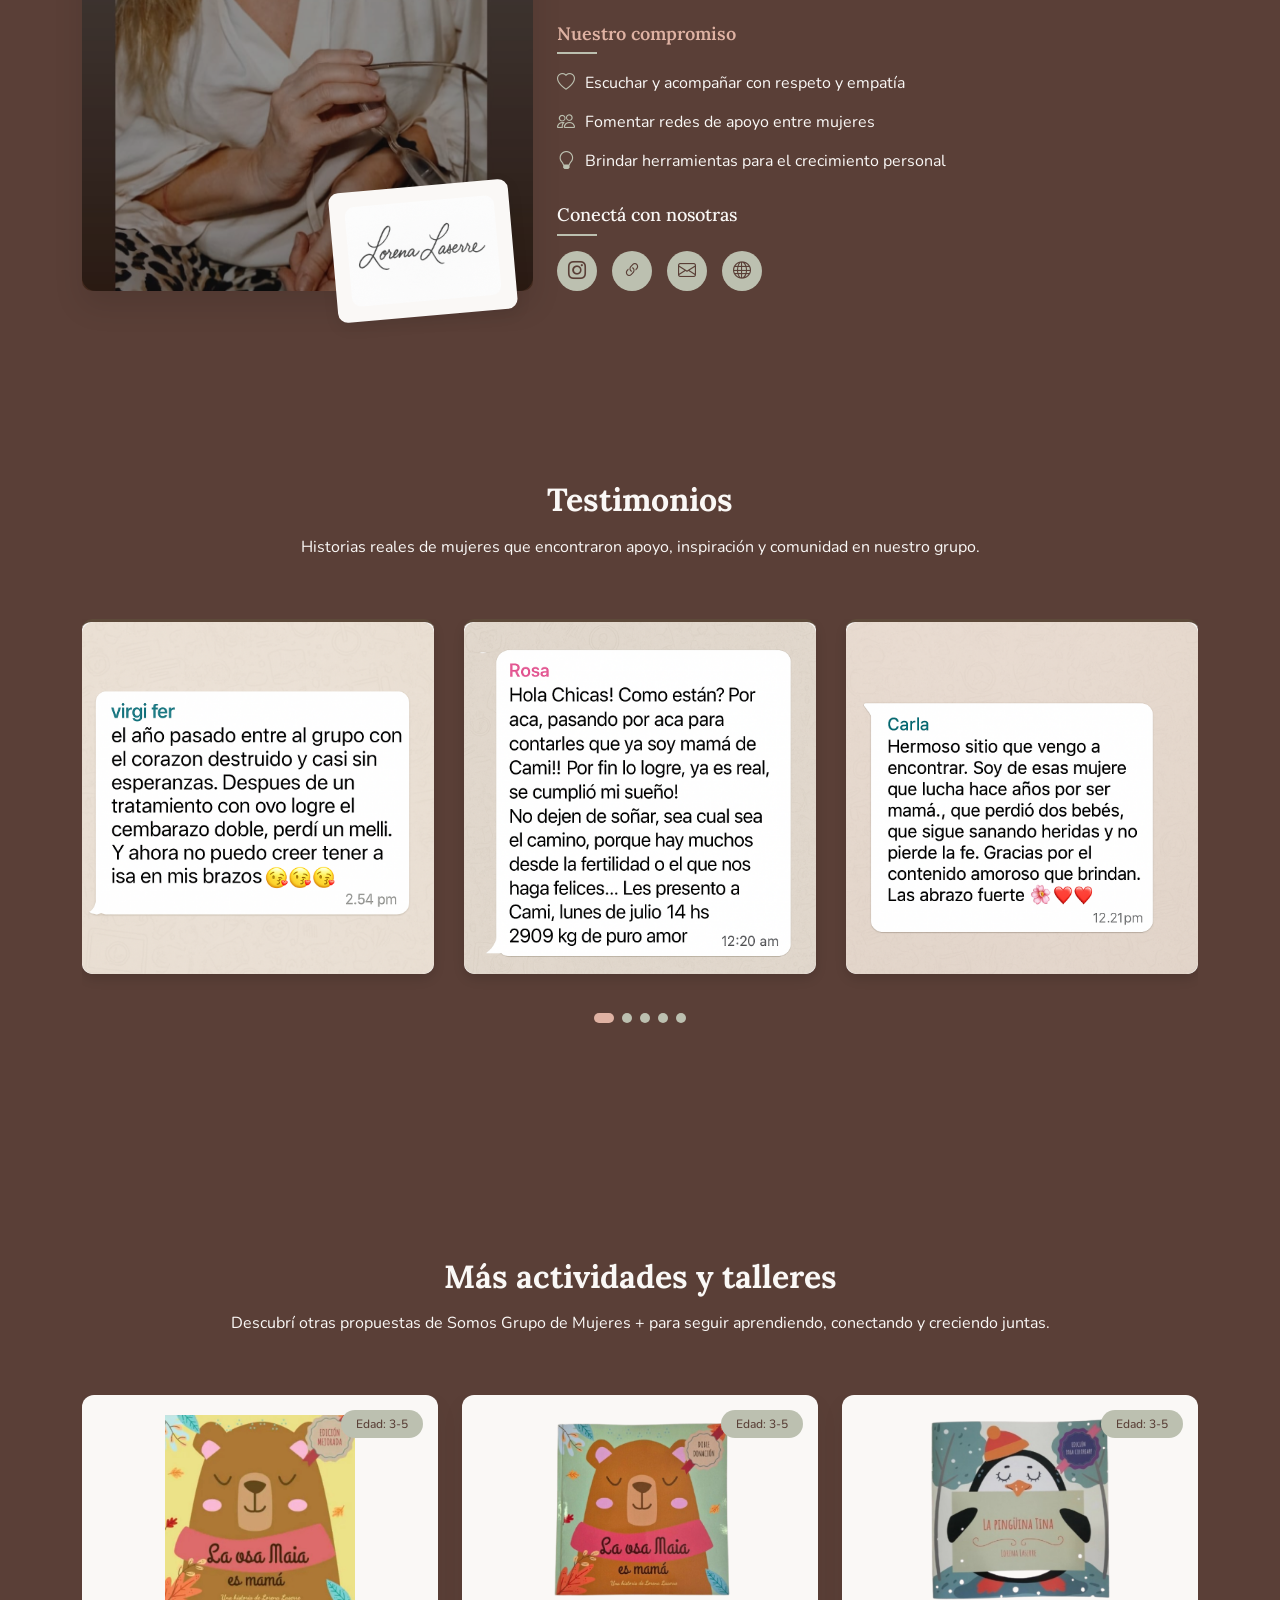
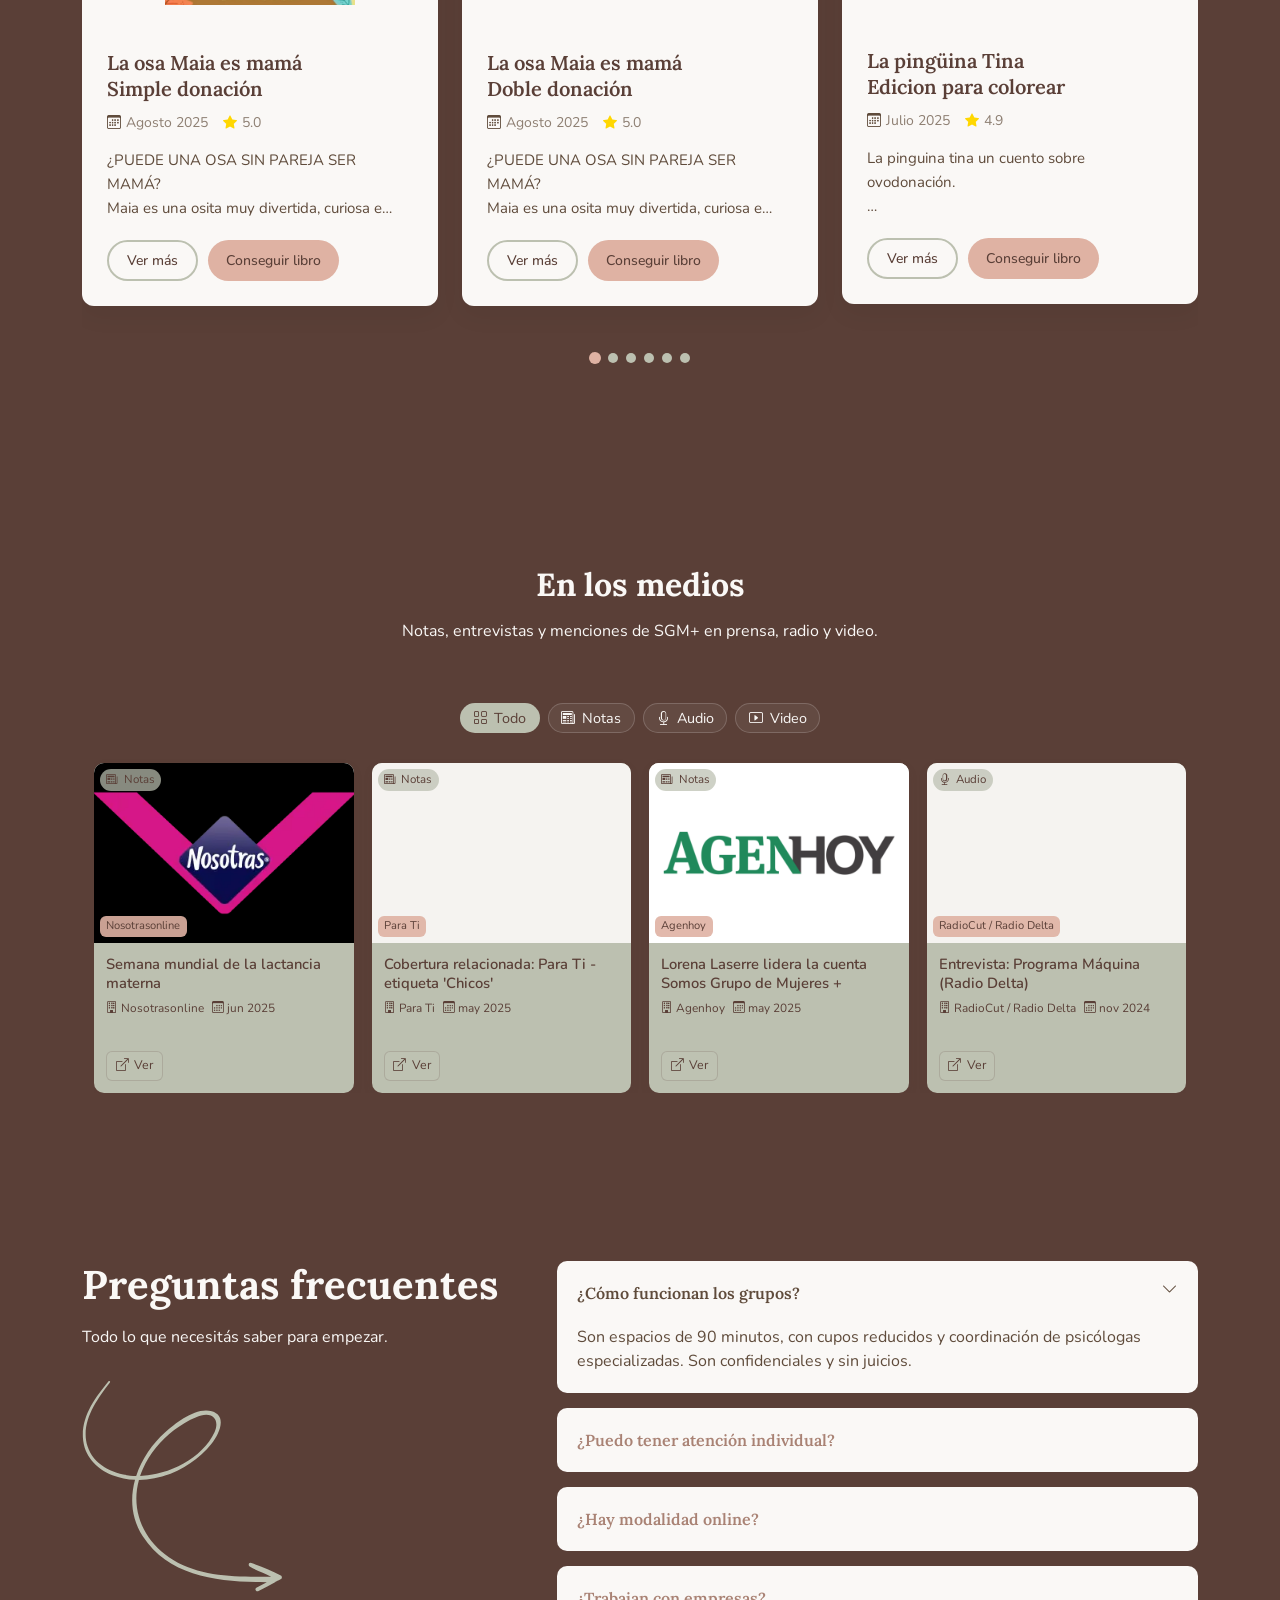
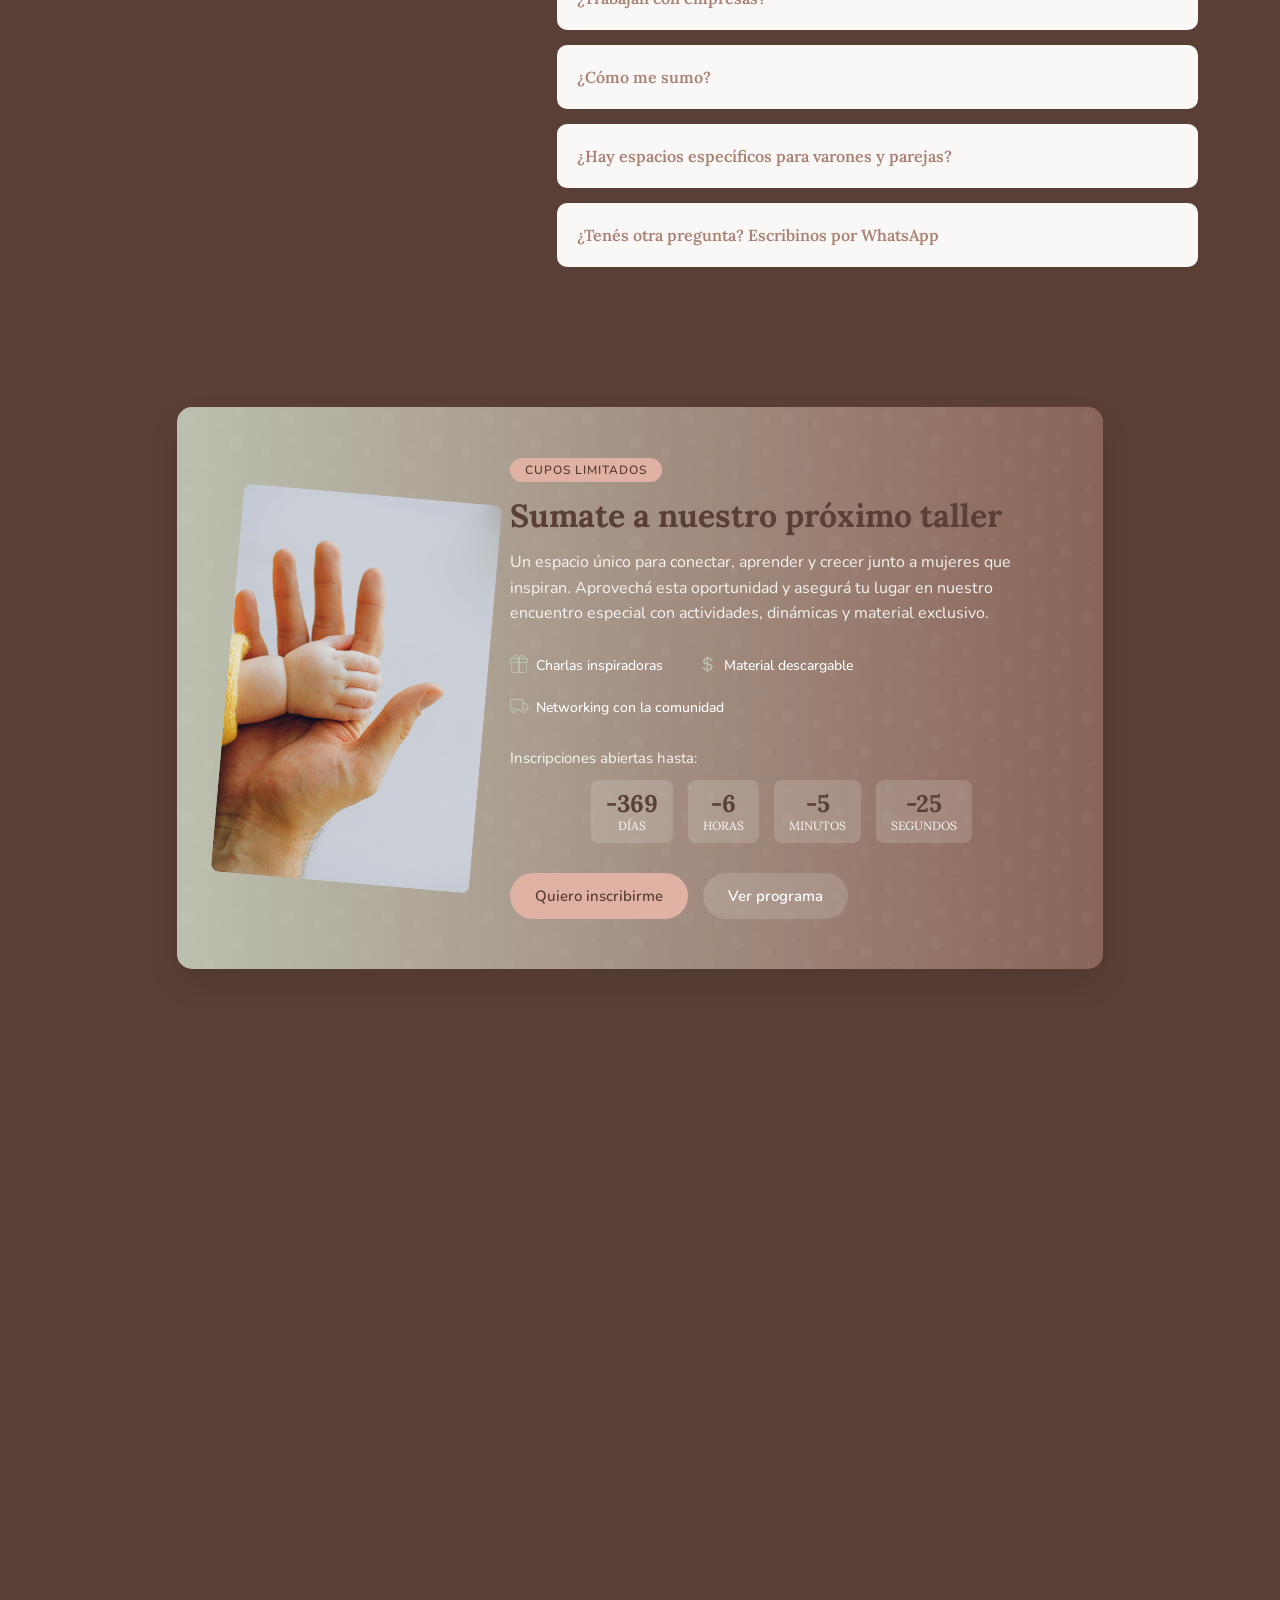
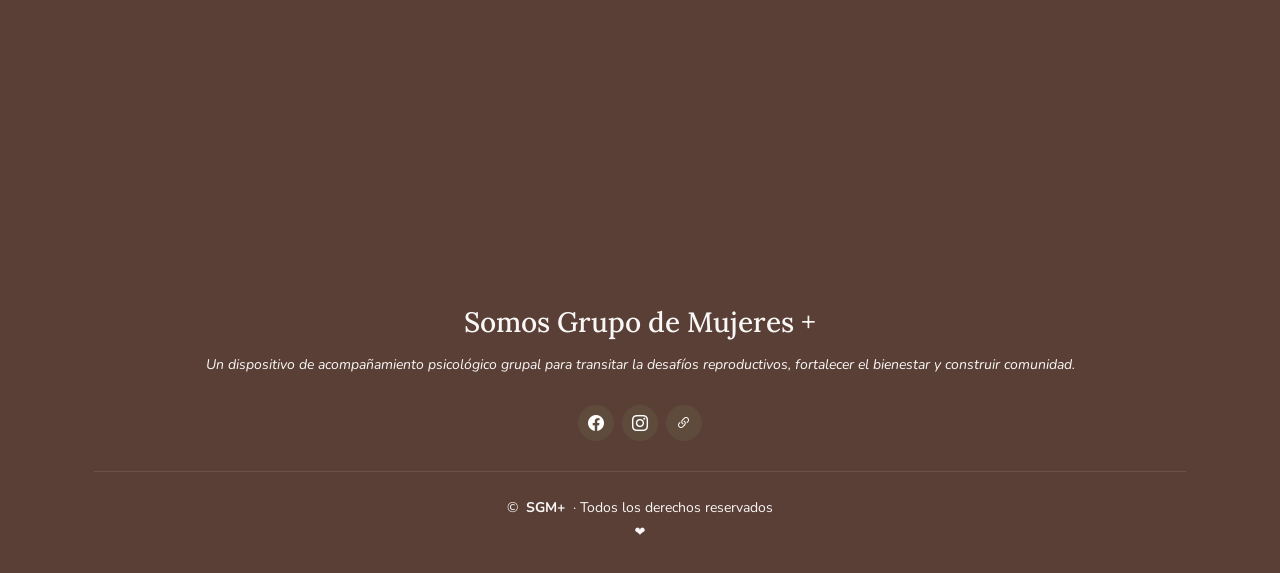
==== commit b806cd29: "." ====
--- a/mokup_1.html
+++ b/mokup_1.html
@@ -3,7 +3,7 @@
   <head>
     <meta charset="utf-8" />
     <meta content="width=device-width, initial-scale=1.0" name="viewport" />
-    <title>SGM - Somos Grupo de Mujeres + Mas | Comunidad y Talleres</title>
+    <title>SGM+ - Somos Grupo de Mujeres Más | Comunidad y Talleres</title>
     <meta name="description" content="" />
     <meta name="keywords" content="" />
 
